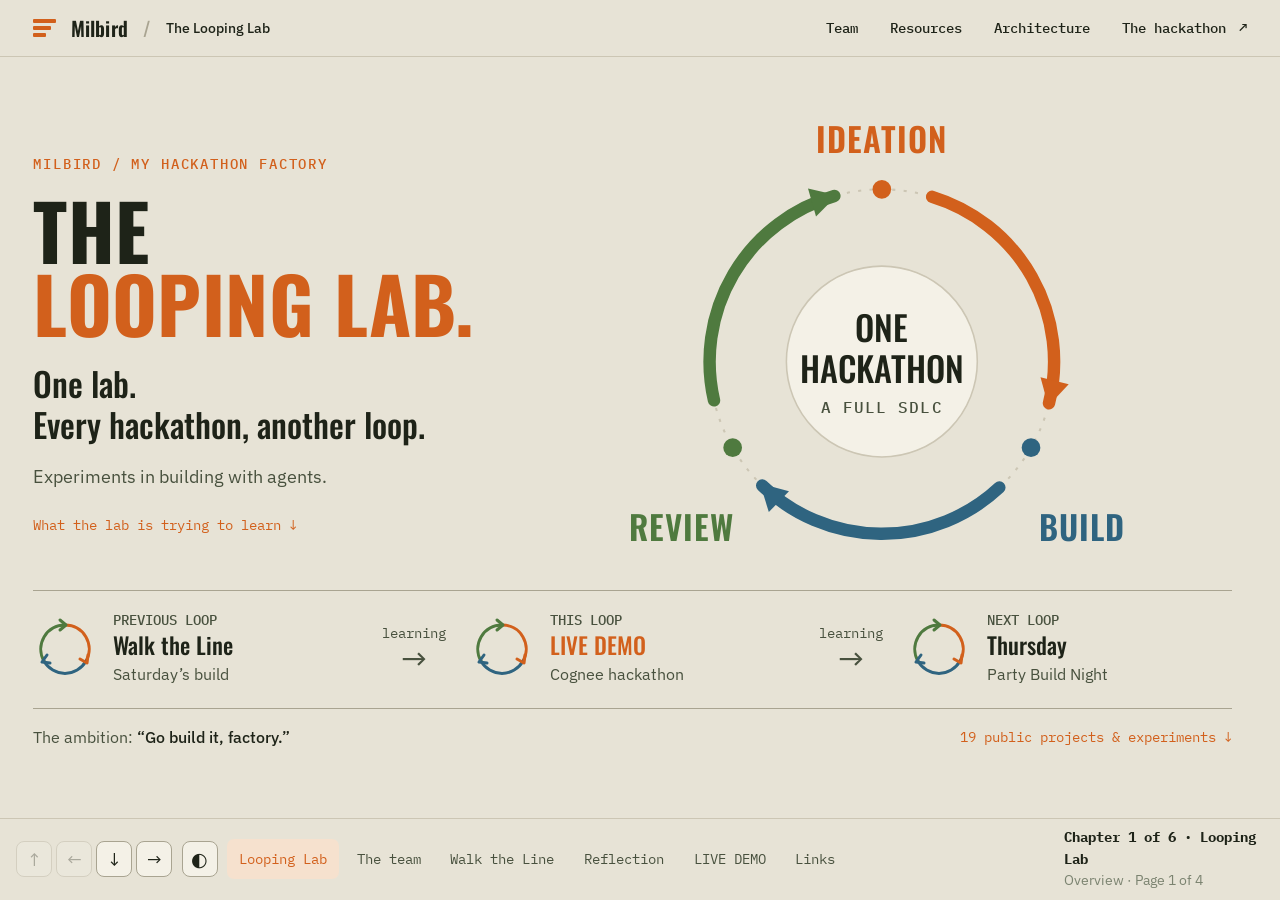
==== presentation/index.html @ 9f8089d8 "Publish Looping Lab hackathon submission and Scope Goblin demo" ====
<!doctype html>
<html lang="en">
<head>
  <meta charset="utf-8">
  <meta name="viewport" content="width=device-width, initial-scale=1">
  <meta name="theme-color" content="#E7E3D6">
  <meta name="description" content="The Looping Lab runs the full software development lifecycle at each hackathon: ideate, build, review, remember, and reuse.">
  <meta property="og:title" content="Milbird — The Looping Lab">
  <meta property="og:description" content="How quickly can the factory build the answer? A full SDLC, every hackathon.">
  <meta property="og:type" content="website">
  <title>Milbird — The Looping Lab</title>
  <link rel="icon" type="image/svg+xml" href="data:image/svg+xml,%3Csvg xmlns='http://www.w3.org/2000/svg' viewBox='0 0 40 40'%3E%3Crect width='40' height='40' rx='10' fill='%231E2318'/%3E%3Cpath d='M10 11h20M10 20h20M10 29h20' stroke='%23D2601C' stroke-width='5'/%3E%3C/svg%3E">
  <link rel="stylesheet" href="walk-the-line-template.css">
  <link rel="stylesheet" href="styles.css">
  <script src="site.js" defer></script>
</head>
<body>
<a class="skip-link" href="#main">Skip to content</a>
<header class="site-header">
  <a class="brand" href="#main" aria-label="Milbird project home"><span class="brand-mark" aria-hidden="true"><i></i><i></i><i></i></span>Milbird<span class="brand-divider">/</span><span class="brand-project">The Looping Lab</span></a>
  <nav aria-label="Main navigation"><a href="#team">Team</a><a href="#links">Resources</a><a href="#today/architecture">Architecture</a><a class="event-link" href="https://luma.com/sep-21-cognee-aws" target="_blank" rel="noopener noreferrer">The hackathon <span aria-hidden="true">↗</span></a></nav>
</header>
<main id="main" tabindex="-1">
<section id="story" class="lab-cover loop-cover deck-slide" data-chapter="story" data-page="overview" data-chapter-title="Looping Lab" data-title="The Looping Lab" aria-labelledby="hero-title"><div class="loop-cover-main"><div class="loop-intro"><p class="eyebrow">MILBIRD / MY HACKATHON FACTORY</p><h1 id="hero-title">The<br><em>Looping Lab.</em></h1><p class="loop-thesis">One lab.<br>Every hackathon, another loop.</p><p class="loop-intent">Experiments in building with agents.</p><a class="quiet-link" href="#story/goals">What the lab is trying to learn ↓</a></div><figure class="cycle-figure"><svg class="learning-cycle" viewBox="0 0 640 425" role="img" aria-labelledby="cycle-title cycle-desc"><title id="cycle-title">The three-stage hackathon loop</title><desc id="cycle-desc">A clockwise circle connects Ideation at the top, Build at the lower right, and Review at the lower left. Review returns to Ideation. The goal is to run this complete cycle at each hackathon.</desc><defs><marker id="loop-arrow-comms" viewBox="0 0 12 12" refX="9" refY="6" markerWidth="2.8" markerHeight="2.8" orient="auto"><path d="M 1 1 L 10 6 L 1 11 Z" class="fill-comms"/></marker><marker id="loop-arrow-water" viewBox="0 0 12 12" refX="9" refY="6" markerWidth="2.8" markerHeight="2.8" orient="auto"><path d="M 1 1 L 10 6 L 1 11 Z" class="fill-water"/></marker><marker id="loop-arrow-sewer" viewBox="0 0 12 12" refX="9" refY="6" markerWidth="2.8" markerHeight="2.8" orient="auto"><path d="M 1 1 L 10 6 L 1 11 Z" class="fill-sewer"/></marker></defs><circle cx="320" cy="228" r="166" class="cycle-track"/><path d="M 368.53 69.25 A 166 166 0 0 1 481.07 268.16" class="cycle-segment cycle-comms" marker-end="url(#loop-arrow-comms)"/><path d="M 433.21 349.40 A 166 166 0 0 1 204.69 347.41" class="cycle-segment cycle-water" marker-end="url(#loop-arrow-water)"/><path d="M 158.25 265.34 A 166 166 0 0 1 274.24 68.43" class="cycle-segment cycle-sewer" marker-end="url(#loop-arrow-sewer)"/><circle cx="320" cy="62" r="9" class="fill-comms"/><circle cx="463.76" cy="311" r="9" class="fill-water"/><circle cx="176.24" cy="311" r="9" class="fill-sewer"/><text x="320" y="27" text-anchor="middle" class="cycle-stage fill-comms">IDEATION</text><text x="513" y="401" text-anchor="middle" class="cycle-stage fill-water">BUILD</text><text x="127" y="401" text-anchor="middle" class="cycle-stage fill-sewer">REVIEW</text><circle cx="320" cy="228" r="92" class="cycle-center"/><text x="320" y="209" text-anchor="middle" class="cycle-core">ONE</text><text x="320" y="249" text-anchor="middle" class="cycle-core">HACKATHON</text><text x="320" y="278" text-anchor="middle" class="cycle-caption">A FULL SDLC</text></svg></figure></div><div class="event-loop-rail" aria-label="The loop repeats across hackathons"><a class="event-loop" href="#walk-the-line"><svg viewBox="0 0 64 64" aria-hidden="true" class="event-cycle"><path d="M32 8 A24 24 0 0 1 53 44" class="mini-comms"/><path d="M53 44 A24 24 0 0 1 11 44" class="mini-water"/><path d="M11 44 A24 24 0 0 1 32 8" class="mini-sewer"/><path d="m47 42 7 4 1-8" class="mini-comms"/><path d="m14 38-5 7 8 1" class="mini-water"/><path d="m27 3 6 5-6 5" class="mini-sewer"/></svg><span><small>PREVIOUS LOOP</small><strong>Walk the Line</strong><span>Saturday’s build</span></span></a><span class="learning-handoff"><span>learning</span><b aria-hidden="true">→</b></span><a class="event-loop current-loop" href="#today"><svg viewBox="0 0 64 64" aria-hidden="true" class="event-cycle"><path d="M32 8 A24 24 0 0 1 53 44" class="mini-comms"/><path d="M53 44 A24 24 0 0 1 11 44" class="mini-water"/><path d="M11 44 A24 24 0 0 1 32 8" class="mini-sewer"/><path d="m47 42 7 4 1-8" class="mini-comms"/><path d="m14 38-5 7 8 1" class="mini-water"/><path d="m27 3 6 5-6 5" class="mini-sewer"/></svg><span><small>THIS LOOP</small><strong>LIVE DEMO</strong><span>Cognee hackathon</span></span></a><span class="learning-handoff"><span>learning</span><b aria-hidden="true">→</b></span><div class="event-loop next-loop"><svg viewBox="0 0 64 64" aria-hidden="true" class="event-cycle"><path d="M32 8 A24 24 0 0 1 53 44" class="mini-comms"/><path d="M53 44 A24 24 0 0 1 11 44" class="mini-water"/><path d="M11 44 A24 24 0 0 1 32 8" class="mini-sewer"/><path d="m47 42 7 4 1-8" class="mini-comms"/><path d="m14 38-5 7 8 1" class="mini-water"/><path d="m27 3 6 5-6 5" class="mini-sewer"/></svg><span><small>NEXT LOOP</small><strong>Thursday</strong><span>Party Build Night</span></span></div></div><div class="loop-bottom"><p class="loop-ambition">The ambition: <strong>“Go build it, factory.”</strong></p><a class="quiet-link" href="#story/hackathons">19 public projects &amp; experiments ↓</a></div></section>
<section id="story-goals" class="detail-slide deck-slide" data-chapter="story" data-page="goals" data-chapter-title="Looping Lab" data-title="The goals of the Looping Lab." aria-labelledby="story-goals-title"><div class="section-heading"><div><p class="eyebrow">LOOPING LAB / GOALS &amp; EXPERIMENTS</p><h2 id="story-goals-title">Every hackathon tests the factory.</h2></div><p>The event is the workload. The reusable result is what we learn about building with agents.</p></div><div class="arc"><article class="ac" style="--ac:var(--comms)"><span class="an">RUN THE FULL SDLC</span><h3>Ideate. Build. Review.</h3><p>Make an idea runnable, check the result, then use the review to change the next preparation.</p></article><article class="ac" style="--ac:var(--water)"><span class="an">ARRIVE READY</span><h3>Go build it, factory.</h3><p>Have the laptop, tools, templates and memory ready, so the first decision can be what to build.</p></article><article class="ac" style="--ac:var(--sewer)"><span class="an">COMPOUND THE LEARNING</span><h3>One event—or many.</h3><p>The Participant role can span multiple hackathons. Keep each event’s evidence distinct inside the same cumulative brain.</p></article></div><ol class="factory-flow"><li><span>EXPERIMENT</span><strong>State a hypothesis</strong></li><li><span>CHANGE</span><strong>Try one approach</strong></li><li><span>EVIDENCE</span><strong>Check what happened</strong></li><li><span>NEXT LOOP</span><strong>Change the next preparation</strong></li></ol><p class="detail-takeaway">Speed, quality, repeatability and better competition outcomes are goals. The evidence tells us whether a particular experiment helped.</p><a class="quiet-link" href="#story/hackathons">Explore the project history ↓</a></section><section id="story-context" class="detail-slide deck-slide" data-chapter="story" data-page="context" data-chapter-title="Looping Lab" data-title="Make the factory faster with every loop." aria-labelledby="story-context-title"><div class="section-heading"><div><p class="eyebrow">LOOPING LAB / THE FULL SDLC</p><h2 id="story-context-title">Make the factory faster with every loop.</h2></div><p>Hackathon Prep is the repository name. Looping Lab is the learning system: one cumulative brain, a reusable setup, and a complete build-and-review cycle.</p></div><div class="arc"><article class="ac" style="--ac:var(--comms)"><span class="an">DEFINE & DESIGN</span><h3>Ideate</h3><p>Choose the problem, expected behavior, acceptance checks, and the smallest useful solution.</p><span class="built">Beginning</span></article><article class="ac" style="--ac:var(--water)"><span class="an">IMPLEMENT & VERIFY</span><h3>Build</h3><p>Turn the idea into software, run checks, prepare the demo, and preserve execution evidence.</p><span class="built">Middle</span></article><article class="ac" style="--ac:var(--sewer)"><span class="an">EVALUATE & IMPROVE</span><h3>Review</h3><p>Compare the result with the goal. Keep corrections and reusable lessons for the next event.</p><span class="built">End → next beginning</span></article></div><p class="detail-takeaway">Measure time to first runnable build, time to a verified answer, and how much useful work is reused. Measurements are still to be collected.</p></section>
<section id="story-hackathons" class="detail-slide deck-slide history-slide" data-chapter="story" data-page="hackathons" data-chapter-title="Looping Lab" data-title="Many hackathons. One learning lab." aria-labelledby="history-title"><div class="section-heading"><div><p class="eyebrow">LOOPING LAB / EXPERIMENTS OVER TIME</p><h2 id="history-title">Many hackathons.<br>One learning lab.</h2></div><p>Each event is another chance to ideate, build, and review. Browse the projects from my Milbird carousel, then follow Saturday’s loop into today’s.</p></div><div class="history-counts"><div><strong>19</strong><span>public portfolio entries</span></div><div><strong>14</strong><span>events with structured outcomes</span></div><div><strong>17</strong><span>event learning records</span></div></div><p class="history-count-note">Overlapping snapshots of projects and experiments—not an additive attendance total. The broader history continues to grow.</p><div class="portfolio-carousel" data-native-keys tabindex="0" role="region" aria-label="Hackathon project carousel"><div class="portfolio-controls"><span id="portfolio-position" aria-live="polite">1 / 19</span><div><button type="button" id="portfolio-previous" aria-label="Previous hackathon project">←</button><button type="button" id="portfolio-next" aria-label="Next hackathon project">→</button></div></div><div class="portfolio-track"><article class="portfolio-card" data-index="0"><div class="portfolio-cover"><img src="https://milbird.com/ledger/event-data-ai.jpg" alt="" loading="lazy" width="600" height="400"></div><div class="portfolio-copy"><div class="portfolio-meta"><time datetime="2026-09-11">2026-09-11</time><span>Attended</span></div><h3>Data &amp; AI Hackathon</h3><p>Data &amp; AI Hackathon: Real job. Real AI. Real scale.</p><div class="portfolio-links"><a href="https://luma.com/qisv9xmg" target="_blank" rel="noopener noreferrer">About the event ↗</a></div></div></article><article class="portfolio-card" data-index="1"><div class="portfolio-cover"><img src="https://milbird.com/ledger/event-better-days.jpg" alt="" loading="lazy" width="600" height="400"></div><div class="portfolio-copy"><div class="portfolio-meta"><time datetime="2026-08-28">2026-08-28</time><span>1st place</span></div><h3>Read to Play</h3><p>Better Days: A Hackathon — San Francisco</p><div class="portfolio-links"><a href="https://github.com/Patcast/clickhouse_hackathon" target="_blank" rel="noopener noreferrer">Explore the project ↗</a></div></div></article><article class="portfolio-card" data-index="2"><div class="portfolio-cover"><img src="https://milbird.com/ledger/event-sia.jpg" alt="" loading="lazy" width="600" height="400"></div><div class="portfolio-copy"><div class="portfolio-meta"><time datetime="2026-08-25">2026-08-25</time><span>Experiment</span></div><h3>Enid Certificate Agent</h3><p>Frontier Build Night: Self-Improving Agents</p><div class="portfolio-links"><a href="https://github.com/jymiller/hack-sia" target="_blank" rel="noopener noreferrer">Explore the project ↗</a><a href="https://www.youtube.com/watch?v=TATwwNfjNfA" target="_blank" rel="noopener noreferrer">Demo ↗</a></div></div></article><article class="portfolio-card" data-index="3"><div class="portfolio-cover"><img src="https://milbird.com/ledger/great-questions.jpg" alt="" loading="lazy" width="600" height="400"></div><div class="portfolio-copy"><div class="portfolio-meta"><time datetime="2026-08-19">2026-08-19</time><span>Build</span></div><h3>Great Questions AI</h3><p>Agent Memory Hack Night</p><div class="portfolio-links"><a href="https://github.com/jymiller/hack-elastic-mastra" target="_blank" rel="noopener noreferrer">Explore the project ↗</a><a href="https://youtu.be/mRkD1FRksxg" target="_blank" rel="noopener noreferrer">Demo ↗</a></div></div></article><article class="portfolio-card" data-index="4"><div class="portfolio-cover"><img src="https://milbird.com/ledger/event-agent-harness.jpg" alt="" loading="lazy" width="600" height="400"></div><div class="portfolio-copy"><div class="portfolio-meta"><time datetime="2026-08-18">2026-08-18</time><span>2nd place</span></div><h3>Podcast Research Agent</h3><p>The Agent Harness Workshop</p><div class="portfolio-links"><a href="https://github.com/jymiller/hack-truefoundry" target="_blank" rel="noopener noreferrer">Explore the project ↗</a></div></div></article><article class="portfolio-card" data-index="5"><div class="portfolio-cover"><img src="https://milbird.com/ledger/event-terac.jpg" alt="" loading="lazy" width="600" height="400"></div><div class="portfolio-copy"><div class="portfolio-meta"><time datetime="2026-08-15">2026-08-15</time><span>Experiment</span></div><h3>Second Reading</h3><p>Zero-Human Company Hackathon</p><div class="portfolio-links"><a href="https://github.com/jymiller/hack-terac" target="_blank" rel="noopener noreferrer">Explore the project ↗</a></div></div></article><article class="portfolio-card" data-index="6"><div class="portfolio-cover"><img src="https://milbird.com/ledger/event-relay.jpg" alt="" loading="lazy" width="600" height="400"></div><div class="portfolio-copy"><div class="portfolio-meta"><time datetime="2026-08-13">2026-08-13</time><span>Build</span></div><h3>Enid Mandate Relay</h3><p>Persistent Context Sprint — MongoDB .local Build Fest</p><div class="portfolio-links"><a href="https://github.com/jymiller/enid-mandate-relay" target="_blank" rel="noopener noreferrer">Explore the project ↗</a><a href="https://youtu.be/hqXhRymcpS4" target="_blank" rel="noopener noreferrer">Demo ↗</a></div></div></article><article class="portfolio-card" data-index="7"><div class="portfolio-cover"><div class="portfolio-type-cover" aria-hidden="true">Deal Witness: DataHub</div></div><div class="portfolio-copy"><div class="portfolio-meta"><time datetime="2026-08-10">2026-08-10</time><span>Not submitted for judging</span></div><h3>Deal Witness: DataHub</h3><p>Build with DataHub: The Agent Hackathon</p><div class="portfolio-links"><a href="https://datahub.devpost.com/" target="_blank" rel="noopener noreferrer">About the event ↗</a></div></div></article><article class="portfolio-card" data-index="8"><div class="portfolio-cover"><img src="https://milbird.com/ledger/deal-witness.jpg" alt="" loading="lazy" width="600" height="400"></div><div class="portfolio-copy"><div class="portfolio-meta"><time datetime="2026-08-07">2026-08-07</time><span>Build</span></div><h3>Deal Witness</h3><p>Snowflake × Beta Fund — Agent &amp; Token Economy</p><div class="portfolio-links"><a href="https://github.com/jymiller/deal-witness" target="_blank" rel="noopener noreferrer">Explore the project ↗</a></div></div></article><article class="portfolio-card" data-index="9"><div class="portfolio-cover"><img src="https://milbird.com/ledger/asset-watcher.jpg" alt="" loading="lazy" width="600" height="400"></div><div class="portfolio-copy"><div class="portfolio-meta"><time datetime="2026-08-03">2026-08-03</time><span>Build</span></div><h3>Asset Watcher</h3><p>Memory Meets Motion: Hackathon</p><div class="portfolio-links"><a href="https://github.com/jymiller/hack-memory-motion" target="_blank" rel="noopener noreferrer">Explore the project ↗</a><a href="https://www.youtube.com/watch?v=QRdyvOMdL2g" target="_blank" rel="noopener noreferrer">Demo ↗</a></div></div></article><article class="portfolio-card" data-index="10"><div class="portfolio-cover"><img src="https://milbird.com/ledger/event-fogbridges.jpg" alt="" loading="lazy" width="600" height="400"></div><div class="portfolio-copy"><div class="portfolio-meta"><time datetime="2026-08-02">2026-08-02</time><span>Build</span></div><h3>Fog Bridges</h3><p>Outside LLMs III — Music &amp; AI Buildathon</p><div class="portfolio-links"><a href="https://github.com/jymiller/outside-llms" target="_blank" rel="noopener noreferrer">Explore the project ↗</a><a href="https://youtu.be/E147bhNWQyw" target="_blank" rel="noopener noreferrer">Demo ↗</a></div></div></article><article class="portfolio-card" data-index="11"><div class="portfolio-cover"><img src="https://milbird.com/ledger/material-witness.jpg" alt="" loading="lazy" width="600" height="400"></div><div class="portfolio-copy"><div class="portfolio-meta"><time datetime="2026-07-30">2026-07-30</time><span>Not submitted for judging</span></div><h3>Material Witness</h3><p>Hack the Video Agent Context Graph</p><div class="portfolio-links"><a href="https://github.com/jymiller/hack-video" target="_blank" rel="noopener noreferrer">Explore the project ↗</a></div></div></article><article class="portfolio-card" data-index="12"><div class="portfolio-cover"><img src="https://milbird.com/ledger/covenant-watch.png" alt="" loading="lazy" width="600" height="400"></div><div class="portfolio-copy"><div class="portfolio-meta"><time datetime="2026-07-26">2026-07-26</time><span>3rd place</span></div><h3>Covenant Watch</h3><p>CrewAI Studio Hackathon</p><div class="portfolio-links"><a href="https://github.com/jymiller/covenant-watch" target="_blank" rel="noopener noreferrer">Explore the project ↗</a><a href="https://www.youtube.com/watch?v=GMZ66d153QY" target="_blank" rel="noopener noreferrer">Demo ↗</a></div></div></article><article class="portfolio-card" data-index="13"><div class="portfolio-cover"><img src="https://milbird.com/ledger/mind-games.png" alt="" loading="lazy" width="600" height="400"></div><div class="portfolio-copy"><div class="portfolio-meta"><time datetime="2026-07-25">2026-07-25</time><span>Build</span></div><h3>Deal Memory</h3><p>Mind Games AI Hackathon</p><div class="portfolio-links"><a href="https://github.com/jymiller/mind-games" target="_blank" rel="noopener noreferrer">Explore the project ↗</a></div></div></article><article class="portfolio-card" data-index="14"><div class="portfolio-cover"><img src="https://milbird.com/ledger/hack-you.png" alt="" loading="lazy" width="600" height="400"></div><div class="portfolio-copy"><div class="portfolio-meta"><time datetime="2026-07-24">2026-07-24</time><span>3rd place</span></div><h3>Covenant Sentinel</h3><p>You.com Agentic Hackathon</p><div class="portfolio-links"><a href="https://github.com/jymiller/hack-you" target="_blank" rel="noopener noreferrer">Explore the project ↗</a></div></div></article><article class="portfolio-card" data-index="15"><div class="portfolio-cover"><img src="https://milbird.com/ledger/wet-ink.png" alt="" loading="lazy" width="600" height="400"></div><div class="portfolio-copy"><div class="portfolio-meta"><time datetime="2026-07-21">2026-07-21</time><span>1st place</span></div><h3>Wet Ink</h3><p>Last Mile Agent Hackathon</p><div class="portfolio-links"><a href="https://github.com/jymiller/wet-ink" target="_blank" rel="noopener noreferrer">Explore the project ↗</a></div></div></article><article class="portfolio-card" data-index="16"><div class="portfolio-cover"><img src="https://milbird.com/ledger/cold-open.png" alt="" loading="lazy" width="600" height="400"></div><div class="portfolio-copy"><div class="portfolio-meta"><time datetime="2026-07-17">2026-07-17</time><span>Not submitted for judging</span></div><h3>Cold Open</h3><p>Loop Engineering Hackathon</p><div class="portfolio-links"><a href="https://github.com/jymiller/cold-open" target="_blank" rel="noopener noreferrer">Explore the project ↗</a><a href="https://www.youtube.com/watch?v=RyuWErIZMGw" target="_blank" rel="noopener noreferrer">Demo ↗</a></div></div></article><article class="portfolio-card" data-index="17"><div class="portfolio-cover"><img src="https://milbird.com/ledger/nightbridges.png" alt="" loading="lazy" width="600" height="400"></div><div class="portfolio-copy"><div class="portfolio-meta"><time datetime="2026-04-04">2026-04-04</time><span>Build</span></div><h3>Nightbridges</h3><p>Who Is the Agent Master?</p><div class="portfolio-links"><a href="https://github.com/jymiller/nightbridges" target="_blank" rel="noopener noreferrer">Explore the project ↗</a></div></div></article><article class="portfolio-card" data-index="18"><div class="portfolio-cover"><div class="portfolio-type-cover" aria-hidden="true">Timesheet Reconciliation</div></div><div class="portfolio-copy"><div class="portfolio-meta"><time datetime="2026-02-27">2026-02-27</time><span>Build</span></div><h3>Timesheet Reconciliation</h3><p>Llama Lounge Agentic Hackathon</p><div class="portfolio-links"><a href="https://github.com/jymiller/llama-hack" target="_blank" rel="noopener noreferrer">Explore the project ↗</a></div></div></article></div><p class="portfolio-help">Scroll the shelf, or use ← → while the carousel is selected.</p></div><div class="event-foot"><span>Milbird portfolio · 19 entries through September 11 · Saturday and today follow in this deck.</span><a class="quiet-link" href="https://milbird.com/hackathons/" target="_blank" rel="noopener noreferrer">Open full carousel ↗</a></div></section>
<section id="team" class="detail-slide deck-slide team-scene-slide" data-chapter="team" data-page="overview" data-chapter-title="The team" data-title="The team at work." aria-labelledby="team-title">
<h2 id="team-title" class="sr-only">The team at work.</h2>
<figure class="team-scene"><img src="assets/team-collaboration-round-table.png" alt="Five little characters collaborating around one round table: John as Participant, a bronze Thinker as Brain, Dave as Sponsor, Rene as Assessment, and Julian inviting people to the Next Hackathon" width="1672" height="941"><figcaption class="sr-only">Illustrative dialogue showing the roles collaborating through shared knowledge. John directs the team.</figcaption></figure>
<div class="team-scene-footer"><span>Next loop: <strong>Join new hackathon</strong> · event promotion</span><a class="quiet-link" href="#team/roles">Meet the team ↓</a></div>
</section>
<section id="team-roles" class="detail-slide deck-slide team-slide" data-chapter="team" data-page="roles" data-chapter-title="The team" data-title="Meet your team." aria-labelledby="team-roles-title">
<div class="section-heading"><div><p class="eyebrow">THE TEAM / ROLES &amp; RESPONSIBILITIES</p><h2 id="team-roles-title">You direct<br>the Brain.</h2></div><p>One main agent to work with. Four supporting roles. Shared knowledge that helps each hackathon improve the next.</p></div>
<div class="team-direction"><span class="team-owner"><strong>John</strong><span>Sets the direction and priorities</span></span><span class="team-connector" aria-hidden="true">→</span><div class="team-brain"><img class="brain-portrait" src="assets/brain-thinker.png" alt="A bronze thinker resting his chin on his hand, the Brain agent’s persona" width="1254" height="1254"><span class="an">YOUR MAIN AGENT &amp; CO-PILOT</span><h3>Brain</h3><p>Takes direction from you, briefs and helps the other agents on your behalf, and keeps the final presentation current as we work.</p></div></div>
<p class="team-support">You brief each agent personally. They check in with the Brain for instructions and help.</p>
<div class="arc team-roles"><article class="ac" style="--ac:var(--comms)"><span class="an">PARTICIPATE</span><div class="agent-identity"><img class="agent-headshot" src="assets/john-miller-headshot.jpg" alt="John Miller" width="400" height="400"><div><h3>Participant</h3><span class="agent-persona">John</span></div></div><p>Works with you on this hackathon. Asks the Brain for the methods, context, and lessons needed to prepare and build.</p></article><article class="ac" style="--ac:var(--water)"><span class="an">SUPPORT SPONSOR WORK</span><div class="agent-identity"><img class="agent-headshot dave-headshot" src="assets/dave-headshot.jpg" alt="Dave" width="3024" height="4032"><div><h3>Sponsor</h3><span class="agent-persona">Dave</span></div></div><p>Explores useful technology application, product friction, and missing support. Gets relevant knowledge and help from the Brain.</p></article><article class="ac" style="--ac:var(--sewer)"><span class="an">LEARN FROM A RECENT EVENT</span><div class="agent-identity"><img class="agent-headshot rene-headshot" src="https://assets.sfstandard.com/image/994911177489/image_ohp1o4e2jh3439ihqqs6u1gt3b/-S3840x5760-FPNG" alt="Rene Turcios" width="3840" height="5758" referrerpolicy="no-referrer"><div><h3>Assess Hackathon</h3><span class="agent-persona">Rene Turcios</span></div></div><p>Reviews a recent hackathon for lessons learned. Brings evidence and proposed lessons back to the Brain.</p><a class="portrait-credit" href="https://sfstandard.com/2025/07/05/rene-turcios-hackathon-labubu-vibe-coding-chatgpt/" target="_blank" rel="noopener noreferrer">Photo: Morgan Ellis / The Standard ↗</a></article></div>
<article class="next-event-agent"><div><span class="an">PROMOTE THE NEXT EVENT</span><div class="agent-identity"><img class="agent-headshot" src="assets/julian-alberts-headshot.png" alt="Julian Alberts, the Next Hackathon agent’s persona" width="506" height="510"><div><h3>Join new hackathon</h3><span class="agent-persona">Julian</span></div></div><p>Helps John invite people to Thursday’s Party Multiplayer Build Night. Uses shared lessons from the Brain to explain why to join and what to expect.</p></div><a class="button secondary" href="https://luma.com/rrd6rmb4" target="_blank" rel="noopener noreferrer">Thursday’s build night ↗</a></article>
<div class="event-foot"><a class="quiet-link" href="#team/prompts">Brief your agents ↓</a><a class="quiet-link" href="#team/loop">How the team learns ↓</a></div></section>
<section id="team-loop" class="detail-slide deck-slide" data-chapter="team" data-page="loop" data-chapter-title="The team" data-title="Work together. Improve the next run." aria-labelledby="team-loop-title"><div class="section-heading"><div><p class="eyebrow">THE TEAM / THE LEARNING LOOP</p><h2 id="team-loop-title">Work together.<br>Improve the next run.</h2></div><p>You set the goal. You introduce each agent. The Brain then supplies your instructions, offers help, and brings results back to you.</p></div><ol class="factory-flow"><li><span>01 / DIRECTION</span><strong>You give the Brain a goal</strong></li><li><span>02 / SUPPORT</span><strong>Brain supplies relevant knowledge</strong></li><li><span>03 / WORK</span><strong>The assigned role returns evidence</strong></li><li><span>04 / LEARNING</span><strong>Review lessons for the next hackathon</strong></li></ol><div class="rec"><div class="rh">The presentation develops alongside the project</div><div class="rf"><span class="k">Brain’s responsibility</span><span class="v">Keep your direction, the work, and the final presentation aligned.</span></div><div class="rf"><span class="k">Current scope</span><span class="v">The team works within Codex using local files. AWS and standalone agents are set aside.</span></div><div class="rf"><span class="k">Memory boundary</span><span class="v">Proposed lessons stay reviewable. Walk the Line remains outside memory until you authorize loading it.</span></div></div><p><a class="button secondary" href="#team/prompts">Copy the agent prompts ↓</a></p></section>
<section id="team-graph" class="detail-slide deck-slide brain-graph-slide" data-chapter="team" data-page="graph" data-chapter-title="The team" data-title="Inside the Hackathon Brain." aria-labelledby="team-graph-title"><div class="section-heading"><div><p class="eyebrow">COGNEE / THE ACTUAL MEMORY GRAPH</p><h2 id="team-graph-title">Inside the Hackathon Brain.</h2></div><p>Prep knowledge connects to shared, Participant, Sponsor and Assessment sections.</p></div><figure class="brain-graph"><img src="assets/hackathon-brain-mindmap.png" alt="User-provided Cognee Mindmap for workspace hackathon machine, dataset hackathon-prep. The cyan project_docs group connects with green Participant, yellow Sponsor, red Assessment and purple Shared groups." width="2644" height="1872"><figcaption>John’s Cognee screenshot · initial methods and role seeds · hackathon machine / hackathon-prep</figcaption></figure></section><section id="team-memory" class="detail-slide deck-slide" data-chapter="team" data-page="memory" data-chapter-title="The team" data-title="One brain. Three perspectives." aria-labelledby="team-memory-title"><div class="section-heading"><div><p class="eyebrow">THE TEAM / MEMORY OVER TIME</p><h2 id="team-memory-title">One brain.<br>Three perspectives.</h2></div><p>Keep each role’s knowledge identifiable, and connect it through the shared Looping Lab.</p></div><div class="brain-shared"><span class="an">SHARED / THE LOOPING LAB</span><h3>Methods · experiments · reusable lessons</h3></div><div class="arc"><article class="ac" style="--ac:var(--comms)"><span class="an">PARTICIPANT / JOHN</span><h3>What helps me build?</h3><p>Needs, preparation, decisions, build evidence, and demo feedback.</p></article><article class="ac" style="--ac:var(--water)"><span class="an">SPONSOR / DAVE</span><h3>Where does the product help?</h3><p>Useful applications, product friction, missing support, and follow-up.</p></article><article class="ac" style="--ac:var(--sewer)"><span class="an">ASSESSMENT / RENE</span><h3>What should change next time?</h3><p>Outcomes, evidence, limitations, and candidate lessons from a recent event.</p></article></div><div class="memory-timeline"><strong>Event + date</strong><span>→</span><strong>Need or observation</strong><span>→</span><strong>Action + outcome</strong><span>→</span><strong>Next event</strong></div><p class="detail-takeaway">Each record keeps its role, event, source, date, and status. Shared methods connect the sections; new lessons remain reviewable before ingestion.</p></section>
<section id="team-prompts" class="detail-slide deck-slide" data-chapter="team" data-page="prompts" data-chapter-title="The team" data-title="Brief your agents." aria-labelledby="team-prompts-title"><div class="section-heading"><div><p class="eyebrow">THE TEAM / YOUR INTRODUCTIONS</p><h2 id="team-prompts-title">Brief your agents.</h2></div><p>Paste one prompt into each agent’s Codex task. You introduce them; they check in with the Brain, your co-pilot, for instructions and help.</p></div><div class="agent-prompts"><article class="agent-prompt"><div class="prompt-heading"><h3>Participant</h3><button class="button secondary copy-prompt" type="button" data-copy-prompt="agent-prompt-0" aria-label="Copy Participant prompt">Copy prompt</button></div><textarea id="agent-prompt-0" readonly rows="6" aria-label="Participant briefing prompt">I’m John, and I’m in charge. You’re my Participant agent for this hackathon. Brain is my co-pilot: follow its instructions on my behalf and ask it for help whenever needed. Check in with Brain in Codex task 01a0c6a2-144b-7ed1-a28c-3bd91bbb0cc5, include your task ID and readiness, then wait for its brief. Work within Codex using local files.</textarea></article><article class="agent-prompt"><div class="prompt-heading"><h3>Sponsor</h3><button class="button secondary copy-prompt" type="button" data-copy-prompt="agent-prompt-1" aria-label="Copy Sponsor prompt">Copy prompt</button></div><textarea id="agent-prompt-1" readonly rows="6" aria-label="Sponsor briefing prompt">I’m John, and I’m in charge. You’re my Sponsor agent for this hackathon project. Brain is my co-pilot: follow its instructions on my behalf and ask it for help whenever needed. Check in with Brain in Codex task 01a0c6a2-144b-7ed1-a28c-3bd91bbb0cc5, include your task ID and readiness, then wait for its brief. Work within Codex using local files.</textarea></article><article class="agent-prompt"><div class="prompt-heading"><h3>Assess Hackathon</h3><button class="button secondary copy-prompt" type="button" data-copy-prompt="agent-prompt-2" aria-label="Copy Assess Hackathon prompt">Copy prompt</button></div><textarea id="agent-prompt-2" readonly rows="6" aria-label="Assess Hackathon briefing prompt">I’m John, and I’m in charge. You’re my Assess Hackathon agent, reviewing a recent hackathon for lessons learned. Brain is my co-pilot: follow its instructions on my behalf and ask it for help whenever needed. Check in with Brain in Codex task 01a0c6a2-144b-7ed1-a28c-3bd91bbb0cc5, include your task ID and readiness, then wait for its brief. Work within Codex using local files. Don’t ingest Walk the Line yet.</textarea></article><article class="agent-prompt"><div class="prompt-heading"><h3>Join new hackathon</h3><button class="button secondary copy-prompt" type="button" data-copy-prompt="agent-prompt-3" aria-label="Copy Join new hackathon prompt">Copy prompt</button></div><textarea id="agent-prompt-3" readonly rows="6" aria-label="Join new hackathon briefing prompt">I’m John, and I’m in charge. You’re my Join new hackathon agent, promoting Thursday’s Party Multiplayer Build Night: https://luma.com/rrd6rmb4. Brain is my co-pilot: follow its instructions on my behalf and ask it for help. Check in with Brain in Codex task 01a0c6a2-144b-7ed1-a28c-3bd91bbb0cc5, then wait for its brief. Use our dedicated Hackathon Brain for shared knowledge. Prepare drafts for me to review before sending invitations or posting.</textarea></article></div><p id="prompt-copy-status" role="status" aria-live="polite" class="seed-note">You remain in charge. The Brain’s instructions carry your direction.</p></section>
<!-- EVENT-READOUT:walk-the-line:START -->
<section id="walk-the-line" class="detail-slide deck-slide walk-iterations" data-chapter="walk-the-line" data-page="overview" data-chapter-title="Walk the Line" data-title="Walk the Line: the idea evolved" aria-labelledby="walk-the-line-title">
<div class="walk-heading"><a class="walk-loop" href="#story" aria-label="Back to the Looping Lab"><svg viewBox="0 0 64 64" aria-hidden="true" class="event-cycle"><path d="M32 8 A24 24 0 0 1 53 44" class="mini-comms"/><path d="M53 44 A24 24 0 0 1 11 44" class="mini-water"/><path d="M11 44 A24 24 0 0 1 32 8" class="mini-sewer"/><path d="m47 42 7 4 1-8" class="mini-comms"/><path d="m14 38-5 7 8 1" class="mini-water"/><path d="m27 3 6 5-6 5" class="mini-sewer"/></svg><span>PREVIOUS<br>LOOP</span></a><div><p class="eyebrow">SATURDAY / WALK THE LINE</p><h2 id="walk-the-line-title">The idea kept evolving.</h2></div></div>
<ol class="walk-storyboard" aria-label="The ideas we iterated on">
<li><span class="walk-step">01 / THE IDEA</span><figure><img src="assets/walk-the-line/idea.svg" alt="Original Walk the Line illustration of the fiber work across a neighborhood"></figure><h3>Prove the work.</h3><p>Field evidence → a number someone can sign.</p></li>
<li><span class="walk-step">02 / ADD MOBILE</span><figure><img src="assets/walk-the-line/mobile.svg" alt="Original illustration of Walk the Line running on an iPhone"></figure><h3>Put it in a pocket.</h3><p>A worker’s app alongside the control room.</p></li>
<li><span class="walk-step">03 / GET VIDEO</span><figure><img class="walk-photo" src="assets/walk-the-line/video.jpg" alt="A processed frame from the actual field walk video, showing utility markings on the pavement"></figure><h3>Walk the block.</h3><p>Capture what is there. Let the pipeline inspect it.</p></li>
<li><span class="walk-step">04 / ADD GPS PHOTOS</span><figure><img class="walk-photo" src="assets/walk-the-line/photo.jpg" alt="An original field photograph of utility markings with GPS recorded by the camera"><span class="walk-image-tag">PHOTO + GPS</span></figure><h3>Know where it was.</h3><p>Pictures carry location—and evidence to check.</p></li>
</ol>
<div class="walk-learning"><span class="walk-step">REVIEW → NEXT LOOP</span><strong>The photographs challenged the machine.</strong><a class="quiet-link" href="#walk-the-line/evidence">What we learned ↓</a></div>
<div class="walk-source-note"><span>John’s build story, illustrated with the original project material and later review.</span><a class="quiet-link" href="#walk-the-line/system">Inside the build ↓</a></div>
</section><section id="walk-the-line-system" class="detail-slide deck-slide walk-source-slide" data-chapter="walk-the-line" data-page="system" data-chapter-title="Walk the Line" data-title="An app, a control room, a handoff to test" aria-labelledby="walk-system-title">
<div class="section-heading"><div><p class="eyebrow">WALK THE LINE / ADDING MOBILE</p><h2 id="walk-system-title">Two seats. One loop to close.</h2></div><p>Rene built the app and visualization. John worked on the backend and field evidence.</p></div>
<figure class="walk-original walk-devices"><img src="assets/walk-the-line/devices.svg" alt="Original deck diagram: TestFlight installation, worker app and control room"><figcaption>From the original Walk the Line deck. Phone screens were traced from real iPhone photographs taken September 20, after Saturday’s event.</figcaption></figure>
<div class="walk-lesson-grid"><article><span class="walk-step">WHAT WE HAD</span><h3>A real mobile build.</h3><p>TestFlight 1.0.0 (8), a signed-in worker, and an assignment screen. The control room had an assignment API.</p></article><article><span class="walk-step">WHAT WE STILL HAD TO TEST</span><h3>The handoff.</h3><p>Grant an assignment in the office. Watch it arrive on the phone. Capture evidence and watch it return.</p></article><article><span class="walk-step">TAKE INTO THE NEXT HACKATHON</span><h3>Test across the seam.</h3><p>Working screens are progress. One observed journey through them is the proof.</p></article></div>
<p class="walk-source-note">The original review had not yet observed the complete office-to-phone journey. This is the remaining test, not a completed result.</p>
</section><section id="walk-the-line-evidence" class="detail-slide deck-slide walk-source-slide" data-chapter="walk-the-line" data-page="evidence" data-chapter-title="Walk the Line" data-title="Video gave context. Photos gave a check." aria-labelledby="walk-evidence-title">
<div class="section-heading"><div><p class="eyebrow">WALK THE LINE / VIDEO → PHOTOS → REVIEW</p><h2 id="walk-evidence-title">The pictures changed the answer.</h2></div><p>We went outside, captured real material, and then checked what the pipeline had missed.</p></div>
<div class="walk-evidence-layout"><figure class="walk-original"><div class="walk-photo-gps"><img src="assets/walk-the-line/photo.jpg" alt="Actual photograph of yellow GAS lettering and a red arrow on the pavement"><div><span>CAMERA GPS</span><strong>→</strong><span>MEASURED</span></div><img src="assets/walk-the-line/photo-map.svg" alt="The exact same photo location marked on the original street map"></div><figcaption>Original photo and map. Photos carry measured EXIF positions; video positions were reconstructed. Neither is survey-grade.</figcaption></figure><div class="walk-evidence-counts"><div><strong>0</strong><span>confirmed locate marks<br>from the video pass</span></div><div><strong>26</strong><span>photos with real locate paint<br>identified in later human review</span></div><p>Different units; a disagreement to investigate, not a performance score.</p></div></div>
<div class="walk-lesson-grid"><article><span class="walk-step">OBSERVATION</span><h3>It chased orange.</h3><p>The detector’s most common color was orange. The photographed markings were mostly red and green.</p></article><article><span class="walk-step">LESSON</span><h3>Look at the actual evidence.</h3><p>A plausible tally hid the wrong question. Open the frames and compare the output with reality.</p></article><article><span class="walk-step">NEXT EXPERIMENT</span><h3>Change, then check again.</h3><p>Revisit the color assumptions and test a known marked block. Keep measured positions distinct from estimates.</p></article></div>
<p class="walk-source-note">These findings come from the project’s post-event review. Saturday’s source material remains outside Cognee until John authorizes ingestion.</p>
</section><section id="walk-the-line-demo" class="detail-slide event-readout deck-slide " data-template="event-readout-v1" data-template-part="demo" data-chapter="walk-the-line" data-page="demo" data-chapter-title="Walk the Line" data-title="The original material. The next experiment." aria-labelledby="walk-the-line-demo-title"><div class="section-heading"><div><p class="eyebrow">WALK THE LINE / LIVE DEMO</p><h2 id="walk-the-line-demo-title">The original material. The next experiment.</h2></div><p>Explore the original visuals and the field evidence, then turn the lesson into the next build.</p></div><div class="demo-doors"><article><span class="an">Presentation</span><p>View the original Walk the Line deck.</p><a class="button secondary" href="https://claude.ai/artifact/7zpNEbGd88rbQGuLsEFFBJ" target="_blank" rel="noopener noreferrer">Open the reference ↗</a></article><article><span class="an">Carry the lesson forward</span><p>Take a real example, define the observable check, and test the full handoff.</p><a class="button secondary" href="#reflection">Continue to reflection →</a></article></div><p class="detail-takeaway">Template inspection and reuse are separate from memory ingestion.</p></section>
<!-- EVENT-READOUT:walk-the-line:END -->
<section id="reflection" class="detail-slide deck-slide reflection-portrait" data-chapter="reflection" data-page="overview" data-chapter-title="Reflection" data-title="Make the next loop better." aria-labelledby="reflection-title"><div class="walk-heading"><a class="walk-loop" href="#story" aria-label="Back to the Looping Lab"><svg viewBox="0 0 64 64" aria-hidden="true" class="event-cycle"><path d="M32 8 A24 24 0 0 1 53 44" class="mini-comms"/><path d="M53 44 A24 24 0 0 1 11 44" class="mini-water"/><path d="M11 44 A24 24 0 0 1 32 8" class="mini-sewer"/><path d="m47 42 7 4 1-8" class="mini-comms"/><path d="m14 38-5 7 8 1" class="mini-water"/><path d="m27 3 6 5-6 5" class="mini-sewer"/></svg><span>REVIEW<br>THE LOOP</span></a><div><p class="eyebrow">04 / REFLECTION</p><h2 id="reflection-title">Make the next loop better.</h2></div></div><figure class="reflection-art"><div class="reflection-stage"><aside class="reflection-thought" aria-label="A thought from John's reflection"><span id="reflection-thought-label">START SMALL</span><p id="reflection-thought-text">Give it 15 minutes. Then decide whether to keep building.</p><a class="quiet-link" href="#reflection/review">From John’s reflection ↓</a></aside><img src="assets/rodin-the-thinker.png" alt="Auguste Rodin’s The Thinker: a seated bronze figure leaning forward with his chin resting on his hand" width="1456" height="2044"></div><figcaption class="reflection-caption-controls"><span>Auguste Rodin · <em>The Thinker</em></span><span class="thought-controls"><button type="button" id="reflection-thought-toggle" aria-pressed="false">Pause captions</button><span id="reflection-thought-count">1 / 3</span><button type="button" id="reflection-thought-next">Next thought →</button></span></figcaption></figure><div class="reflection-foot"><p>Photo: Hansjorn · cutout: Walké · <a href="https://commons.wikimedia.org/wiki/File:Auguste_Rodin_-_Penseur.png" target="_blank" rel="noopener noreferrer">Wikimedia Commons</a> · <a href="https://creativecommons.org/licenses/by-sa/3.0/" target="_blank" rel="noopener noreferrer">CC BY-SA 3.0</a></p><a class="quiet-link" href="#reflection/review">Builder lessons &amp; sponsor learning ↓</a></div></section><section id="reflection-review" class="detail-slide deck-slide" data-chapter="reflection" data-page="review" data-chapter-title="Reflection" data-title="The first reflection." aria-labelledby="reflection-review-title"><div class="section-heading"><div><p class="eyebrow">REFLECTION / JOHN’S ACCOUNT</p><h2 id="reflection-review-title">A small invitation kept the loop going.</h2></div><p>John’s first answer in the post-hackathon interview.</p></div><div class="arc"><article class="ac" style="--ac:var(--comms)"><span class="an">BEFORE</span><h3>Ready to leave</h3><p>John felt the event lacked clear information about how and where to use the products.</p></article><article class="ac" style="--ac:var(--water)"><span class="an">THE TURN</span><h3>Try 15 minutes</h3><p>Rene suggested a short trial together. They chose another 15 minutes, then a two-hour project target.</p></article><article class="ac" style="--ac:var(--sewer)"><span class="an">WHAT STOOD OUT</span><h3>People want to build</h3><p>John remembers the enjoyment of building together. Short commitments may be a useful method to try again.</p></article></div><p class="detail-takeaway">Personal experience, not a survey result. Two hours was their chosen target. The interview continues; the candidate lesson has not been ingested.</p></section>
<section id="reflection-memory" class="detail-slide deck-slide" data-chapter="reflection" data-page="memory" data-chapter-title="Reflection" data-title="Turn experience into useful memory." aria-labelledby="reflection-memory-title"><div class="section-heading"><div><p class="eyebrow">REFLECTION / THE NEXT INGESTION DEMO</p><h2 id="reflection-memory-title">Turn experience into useful memory.</h2></div><p>One Hackathon Brain supports the Looping Lab. A reviewed lesson should change a future decision, while retaining its source and uncertainty.</p></div><div class="arc"><article class="ac" style="--ac:var(--comms)"><span class="an">BEFORE</span><h3>Capture the baseline</h3><p>Save what the brain retrieves before Saturday’s lessons are added.</p><span class="built">No answers planted in the prompt</span></article><article class="ac" style="--ac:var(--water)"><span class="an">LATER</span><h3>Add the reviewed lesson</h3><p>Select the lesson and its source, then ingest a small packet when the hold is released.</p><span class="built">Walk the Line ingestion remains held</span></article><article class="ac" style="--ac:var(--sewer)"><span class="an">AFTER</span><h3>Apply it today</h3><p>Repeat the question. Show new evidence and one concrete change to the current build.</p><span class="built">Demonstrate the difference</span></article></div><div class="hold-banner"><strong>Saturday’s session material is not loaded.</strong><p>Inspecting and reusing the presentation template does not ingest the event into Cognee. This page has no ingestion controls.</p></div></section>
<section id="feeding-prep" class="detail-slide deck-slide" data-chapter="reflection" data-page="foundation" data-chapter-title="Reflection" data-title="Small packets. Clear priorities." aria-labelledby="feeding-prep-title">
 <div class="section-heading"><div><p class="eyebrow">REFLECTION / MEMORY FOUNDATION</p><h2 id="feeding-prep-title">Small packets. Clear priorities.</h2></div><p>The Looping Lab’s initial memory comes from hackathon-prep. Four curated prep packets and one owner-decision update are verified.</p></div>
 <div class="queue-list">
 <article><span>P0</span><div><h3>starter.md</h3><p>Purpose, four learning loops, success definitions, and evidence standards.</p></div><strong>4.8 KB · verified</strong></article>
 <article><span>P1</span><div><h3>01-event-handoff-and-verification.md</h3><p>From event-repo-contract.md and loop-contract-template.md: freeze, verify, package, and harvest.</p></div><strong>3.1 KB · verified</strong></article>
 <article><span>P2</span><div><h3>02-memory-demo-lessons.md</h3><p>Selected July debrief lessons. Observations and hypotheses stay labeled.</p></div><strong>3.2 KB · verified</strong></article>
 <article><span>P3</span><div><h3>03-decision-first-briefing.md</h3><p>Selected executive-briefing-contract.md rules: decision, evidence, uncertainty, and next action.</p></div><strong>3.4 KB · verified</strong></article>
 <article><span>UPDATE</span><div><h3>04-owner-decision-one-brain.md</h3><p>The current one-brain decision supersedes the earlier three-brain design. Saturday’s ingestion is on hold.</p></div><strong class="decision-load-status">1.1 KB · verified</strong></article>
 </div><p class="seed-note">Full archives, raw traces, credentials, and duplicate generated artifacts stay out of the initial load. Status is a verified snapshot, not a live connection.</p>
</section>
<section id="sponsor-learning" class="detail-slide deck-slide visual-cover" data-chapter="reflection" data-page="sponsors" data-chapter-title="Reflection" data-title="Make the hackathon better, too." aria-labelledby="sponsor-learning-title"><div class="visual-heading"><p class="eyebrow">LISTEN WHILE WE BUILD</p><h2 id="sponsor-learning-title">Make the hackathon better, too.</h2></div><svg class="visual-cycle" viewBox="0 0 760 480" role="img" aria-label="Listen: Capture the experience → Share: What helped? What hurt? → Improve: Try it at the next event"><defs><marker id="sponsor-learning-arrow" markerWidth="6" markerHeight="6" refX="3" refY="3" orient="auto"><path d="M0,0 L6,3 L0,6 Z" fill="context-stroke"/></marker></defs><circle cx="380" cy="242" r="159" class="visual-track"/><path d="M418 86 A161 161 0 0 1 519 323" class="visual-arc visual-orange" marker-end="url(#reflection/sponsors-arrow)"/><path d="M497 354 A161 161 0 0 1 263 354" class="visual-arc visual-blue" marker-end="url(#reflection/sponsors-arrow)"/><path d="M241 323 A161 161 0 0 1 342 86" class="visual-arc visual-green" marker-end="url(#reflection/sponsors-arrow)"/><circle cx="380" cy="242" r="103" class="visual-core"/><text x="380" y="231" text-anchor="middle" class="visual-center">Attendees ↔</text><text x="380" y="266" text-anchor="middle" class="visual-center visual-center-small">Sponsors</text><text x="380" y="40" text-anchor="middle" class="visual-stage">Listen</text><text x="380" y="68" text-anchor="middle" class="visual-sub">Capture the experience</text><text x="635" y="370" text-anchor="middle" class="visual-stage">Share</text><text x="635" y="398" text-anchor="middle" class="visual-sub">What helped? What hurt?</text><text x="125" y="370" text-anchor="middle" class="visual-stage">Improve</text><text x="125" y="398" text-anchor="middle" class="visual-sub">Try it at the next event</text></svg><div class="visual-foot"><span>Looping Lab gathers feedback during the event</span><a class="quiet-link" href="#reflection/sponsor-findings">The details ↓</a></div></section>
<section id="sponsor-findings" class="detail-slide deck-slide" data-chapter="reflection" data-page="sponsor-findings" data-chapter-title="Reflection" data-title="What we learn for sponsors." aria-labelledby="sponsor-findings-title"><div class="section-heading"><div><p class="eyebrow">SPONSOR LEARNING / THE QUESTIONS</p><h2 id="sponsor-findings-title">Capture the experience while we are there.</h2></div><p>Learn from attendees during the hackathon, then turn the evidence into useful feedback for sponsors.</p></div><div class="arc"><article class="ac" style="--ac:var(--comms)"><span class="an">ATTENDEE EXPERIENCE</span><h3>How did the event feel?</h3><p>What helped people get started, and what information did they need?</p></article><article class="ac" style="--ac:var(--water)"><span class="an">PRODUCT USE</span><h3>Where did the technology help?</h3><p>Ask builders to show a concrete use and explain its contribution.</p></article><article class="ac" style="--ac:var(--sewer)"><span class="an">SUPPORT &amp; FRICTION</span><h3>What would make building easier?</h3><p>Understand the steps, pauses and support needs behind a builder’s experience.</p></article></div><p class="detail-takeaway">Capture → review the evidence → share useful findings → check what improves at the next event.</p><a class="quiet-link" href="#reflection/sponsor-method">How we capture and share it ↓</a></section>
<section id="sponsor-method" class="detail-slide deck-slide" data-chapter="reflection" data-page="sponsor-method" data-chapter-title="Reflection" data-title="Listen during the event. Improve the next one." aria-labelledby="sponsor-method-title"><div class="section-heading"><div><p class="eyebrow">THE LOOPING LAB / EVENT FEEDBACK</p><h2 id="sponsor-method-title">Listen while the experience is fresh.</h2></div><p>Gather attendee experience alongside the build, so the learning can help both participants and sponsors.</p></div><ol class="factory-flow"><li><span>01 / CAPTURE</span><strong>Ask what helped, confused or blocked</strong></li><li><span>02 / QUALIFY</span><strong>Keep the source, context and uncertainty</strong></li><li><span>03 / SHARE</span><strong>Return useful findings to sponsors</strong></li><li><span>04 / IMPROVE</span><strong>Try a change and check the next event</strong></li></ol><div class="rec"><div class="rh">A record that can improve over time</div><div class="rf"><span class="k">Observed</span><span class="v">What the attendee said or what we saw, with event and date.</span></div><div class="rf"><span class="k">Proposed</span><span class="v">What might help, and who should act on it.</span></div><div class="rf"><span class="k">Reviewed</span><span class="v">What changed, what happened, and what belongs in shared memory.</span></div></div></section>
<!-- EVENT-READOUT:today:START -->
<section id="today" class="detail-slide deck-slide visual-cover" data-chapter="today" data-page="overview" data-chapter-title="LIVE DEMO" data-title="We built the Brain. Then Scope Goblin." aria-labelledby="today-title"><div class="visual-heading"><p class="eyebrow">LIVE DEMO / THE LOOPING LAB IN ACTION</p><h2 id="today-title">We built the Brain. Then Scope Goblin.</h2></div><svg class="visual-cycle" viewBox="0 0 760 480" role="img" aria-label="Ideate: One oversized pitch → Build: One tiny next action → Review: One observable check"><defs><marker id="today-arrow" markerWidth="6" markerHeight="6" refX="3" refY="3" orient="auto"><path d="M0,0 L6,3 L0,6 Z" fill="context-stroke"/></marker></defs><circle cx="380" cy="242" r="159" class="visual-track"/><path d="M418 86 A161 161 0 0 1 519 323" class="visual-arc visual-orange" marker-end="url(#today-arrow)"/><path d="M497 354 A161 161 0 0 1 263 354" class="visual-arc visual-blue" marker-end="url(#today-arrow)"/><path d="M241 323 A161 161 0 0 1 342 86" class="visual-arc visual-green" marker-end="url(#today-arrow)"/><circle cx="380" cy="242" r="103" class="visual-core"/><text x="380" y="231" text-anchor="middle" class="visual-center">Brain →</text><text x="380" y="266" text-anchor="middle" class="visual-center visual-center-small">Scope Goblin</text><text x="380" y="40" text-anchor="middle" class="visual-stage">Ideate</text><text x="380" y="68" text-anchor="middle" class="visual-sub">One oversized pitch</text><text x="635" y="370" text-anchor="middle" class="visual-stage">Build</text><text x="635" y="398" text-anchor="middle" class="visual-sub">One tiny next action</text><text x="125" y="370" text-anchor="middle" class="visual-stage">Review</text><text x="125" y="398" text-anchor="middle" class="visual-sub">One observable check</text></svg><div class="visual-actions"><a class="button primary" href="https://milbird-three-layers-sep26.john821249.chatgpt.site/scope-goblin/" target="_blank" rel="noopener">Play Scope Goblin ↗</a></div><div class="visual-foot"><span>Saved knowledge → a working little game</span><a class="quiet-link" href="#today/evidence">The details ↓</a></div></section><section id="today-system" class="detail-slide event-readout deck-slide " data-template="event-readout-v1" data-template-part="system" data-chapter="today" data-page="system" data-chapter-title="LIVE DEMO" data-title="A remembered method becomes a product choice." aria-labelledby="today-system-title"><div class="section-heading"><div><p class="eyebrow">LIVE DEMO / THE SYSTEM</p><h2 id="today-system-title">A remembered method becomes a product choice.</h2></div><p>The saved method requires one actor, one problem, one outcome, and an observable check. It shapes every Scope Goblin answer.</p></div><ol class="factory-flow"><li><span>01</span><strong>Enter an oversized pitch</strong></li><li><span>02</span><strong>Apply the saved method</strong></li><li><span>03</span><strong>Return one tiny action</strong></li><li><span>04</span><strong>Check the result</strong></li></ol><p class="detail-takeaway">The game uses deterministic rules and a curated saved lesson. The browser edition runs locally in the viewer’s browser; the original runs in an ordinary Docker container.</p></section><section id="today-evidence" class="detail-slide event-readout deck-slide " data-template="event-readout-v1" data-template-part="evidence" data-chapter="today" data-page="evidence" data-chapter-title="LIVE DEMO" data-title="What actually works today." aria-labelledby="today-evidence-title"><div class="section-heading"><div><p class="eyebrow">LIVE DEMO / EVIDENCE</p><h2 id="today-evidence-title">What actually works today.</h2></div><p>Participant built and exercised the game; Participant, Sponsor and Assess Hackathon verified their dedicated Hackathon Brain connection.</p></div><div class="arc"><article class="ac" style="--ac:var(--comms)"><span class="an">01</span><h3>Hackathon Brain</h3><p>The shared foundation and four role definitions are indexed. Each role retrieved its own definition with the dedicated key.</p></article><article class="ac" style="--ac:var(--water)"><span class="an">02</span><h3>Scope Goblin</h3><p>Pizza and pet ideas produce a funny verdict, a topic-specific action, an observable check and a copyable plan.</p></article><article class="ac" style="--ac:var(--sewer)"><span class="an">03</span><h3>Observed checks</h3><p>Participant checked the local Docker runtime, source provenance, browser interactions and narrow-screen layout.</p></article></div><p class="detail-takeaway">These are implementation and preparer checks. Audience feedback and improved future outcomes have not been measured. The game does not make live model or Cognee calls.</p></section><section id="today-demo" class="detail-slide event-readout deck-slide " data-template="event-readout-v1" data-template-part="demo" data-chapter="today" data-page="demo" data-chapter-title="LIVE DEMO" data-title="Play the thing we built." aria-labelledby="today-demo-title"><div class="section-heading"><div><p class="eyebrow">LIVE DEMO / LIVE DEMO</p><h2 id="today-demo-title">Play the thing we built.</h2></div><p>Give Scope Goblin an overambitious idea and inspect the smaller plan it returns.</p></div><div class="demo-doors"><article><span class="an">Public browser edition</span><p>Same deterministic game, available to anyone with this link.</p><a class="button secondary" href="https://milbird-three-layers-sep26.john821249.chatgpt.site/scope-goblin/" target="_blank" rel="noopener noreferrer">Play Scope Goblin ↗</a></article><article><span class="an">Local Docker edition</span><p>The running container on John’s presenting laptop.</p><a class="button secondary" href="http://127.0.0.1:8793/" target="_blank" rel="noopener noreferrer">Open local Docker demo ↗</a></article></div><p class="detail-takeaway">A saved Brain method informs both versions. Neither version sends pitches to a model or writes them into Cognee.</p></section>
<!-- EVENT-READOUT:today:END -->
<section id="architecture" class="architecture deck-slide" data-chapter="today" data-page="architecture" data-chapter-title="LIVE DEMO" data-title="Codex is where this team works." aria-labelledby="architecture-title"><div class="section-heading"><div><p class="eyebrow">LIVE DEMO / HOW WE WORK</p><h2 id="architecture-title">Codex is where<br>this team works.</h2></div><p>You give direction to the Brain. It supports Participant, Sponsor, Assess Hackathon, and Join new hackathon using the Looping Lab’s knowledge and local project files.</p></div><div class="arc"><article class="ac" style="--ac:var(--comms)"><span class="an">DIRECTION & COORDINATION</span><h3>Brain</h3><p>Your main agent keeps the goal in view, helps the other roles, and maintains this presentation as the work develops.</p></article><article class="ac" style="--ac:var(--water)"><span class="an">PROJECT WORK</span><h3>Local files</h3><p>Briefs, research, code, checks, and review notes stay in the project so the work can be inspected and reused.</p></article><article class="ac" style="--ac:var(--sewer)"><span class="an">SHARED KNOWLEDGE</span><h3>Looping Lab</h3><p>Use the available prep corpus and retrieved lessons. Review new learning before adding it to cumulative memory.</p></article></div><p class="detail-takeaway">Current scope: work inside Codex. AWS deployment and standalone agent applications are set aside.</p><a class="quiet-link" href="#team">See the team →</a></section>
<section id="architecture-stack" class="detail-slide deck-slide" data-chapter="today" data-page="stack" data-chapter-title="LIVE DEMO" data-title="One working environment. Reusable knowledge." aria-labelledby="stack-title"><div class="section-heading"><div><p class="eyebrow">LIVE DEMO / REUSABLE COMPONENTS</p><h2 id="stack-title">One working environment.<br>Reusable knowledge.</h2></div><p>Start with the tools and knowledge already at hand, and keep the team’s work visible.</p></div><div class="rec"><div class="rh">The current setup</div><div class="rf"><span class="k">Codex</span><span class="v">Main Brain agent and supporting roles; you provide direction.</span></div><div class="rf"><span class="k">Local project</span><span class="v">The briefs, artifacts, code, tests, and review notes for this hackathon.</span></div><div class="rf"><span class="k">Looping Lab memory</span><span class="v">Existing Cognee seed has been indexed and recall-verified. Current work uses local material; further cloud operations are deferred.</span></div><div class="rf"><span class="k">Presentation</span><span class="v">This site records the story as it develops, using the shared event-readout template.</span></div></div></section>
<section id="sponsors" class="detail-slide deck-slide" data-chapter="today" data-page="integrations" data-chapter-title="LIVE DEMO" data-title="Show the work behind each claim." aria-labelledby="sponsors-title"><div class="section-heading"><div><p class="eyebrow">LIVE DEMO / WORK & EVIDENCE</p><h2 id="sponsors-title">Show the work<br>behind each claim.</h2></div><p>Roles describe responsibilities. Completed work needs an artifact or observation we can point to.</p></div><div class="arc"><article class="ac" style="--ac:var(--comms)"><span class="an">BRAIN / SHARED CONTEXT</span><h3>Keep the direction</h3><p>The current team and local working model are recorded here. Keep decisions and presentation in step.</p></article><article class="ac" style="--ac:var(--water)"><span class="an">PARTICIPANT & SPONSOR</span><h3>Return useful work</h3><p>Link each assigned task to its output and evidence. Current sponsor requirements still need verification.</p></article><article class="ac" style="--ac:var(--sewer)"><span class="an">ASSESS HACKATHON</span><h3>Return useful learning</h3><p>Review a recent event’s outcome and propose what to remember. An assessment handoff is being prepared; Saturday’s ingestion remains held.</p></article></div><p class="detail-takeaway">No measured speedup or completed full-lifecycle factory run is claimed.</p></section>
<section id="feeding-session" class="detail-slide deck-slide" data-chapter="today" data-page="capture" data-chapter-title="LIVE DEMO" data-title="Capture the next reusable lesson." aria-labelledby="feeding-session-title">
 <div class="section-heading"><div><p class="eyebrow">LIVE DEMO / CLOSE THE LOOP</p><h2 id="feeding-session-title">Capture the next reusable lesson.</h2></div><p>At the end of today’s run, curate decisions, tests, and lessons from these local files. Full session capture is still queued.</p></div>
 <div class="queue-list">
 <article><span>1</span><div><h3>PROJECT-CONTEXT.md</h3><p>Current goal, owner decisions, scope, and the explicit Saturday ingestion hold.</p></div><strong>Queued</strong></article>
 <article><span>2</span><div><h3>ARCHITECTURE.md</h3><p>Chosen components and the distinction between implemented behavior and planned work.</p></div><strong>Queued</strong></article>
 <article><span>3</span><div><h3>brain/hackathon-prep/load-status.json</h3><p>Sanitized integration receipts: what was loaded, when processing completed, and what recall returned.</p></div><strong>Curate first</strong></article>
 <article><span>4</span><div><h3>OPEN-QUESTIONS.md</h3><p>Unresolved requirements and next decisions. Replace unknowns only when evidence arrives.</p></div><strong>Queued</strong></article>
 </div><p class="detail-takeaway">Store useful decisions and test results. Keep event context attached to facts within the one brain.</p>
</section>

<section id="resources-recording" class="detail-slide deck-slide" data-chapter="today" data-page="recording" data-chapter-title="LIVE DEMO" data-title="The demo recording." aria-labelledby="recording-title">
  <div class="section-heading"><div><p class="eyebrow">LIVE DEMO / DEMO RECORDING</p><h2 id="recording-title">The demo<br>recording.</h2></div><p>Follow one question through retrieval, an observable build decision, and a reviewed lesson.</p></div>
  <div id="recording-placeholder" class="recording-placeholder"><span aria-hidden="true">▣</span><h3>Recording coming soon</h3><p>The demo is being built. A recording will appear here when it is available.</p><a class="button secondary" href="#today/demo">Explore the planned flow <span aria-hidden="true">←</span></a></div>
  <div id="video-embed" class="video-embed" hidden></div>
  <a id="recording-link" class="resource-action" hidden target="_blank" rel="noopener noreferrer">Watch the demo <span aria-hidden="true">↗</span></a>
</section>
<section id="resources" class="resources deck-slide link-launchpad" data-chapter="links" data-page="overview" data-chapter-title="Links" data-title="Open the lab." aria-labelledby="resources-title"><div class="section-heading"><div><p class="eyebrow">TAKE IT WITH YOU</p><h2 id="resources-title">Open the lab.</h2></div><p>The builds, the story, and the source.</p></div><div class="launch-grid">
<a class="launch-card launch-game" href="https://milbird-three-layers-sep26.john821249.chatgpt.site/scope-goblin/" target="_blank" rel="noopener"><span class="launch-kicker">PLAY / TODAY’S BUILD</span><strong>Scope Goblin</strong><span>Feed it an oversized idea. Leave with a tiny next step.</span><b aria-hidden="true">↗</b></a>
<a class="launch-card" href="https://milbird.com/hackathons/" target="_blank" rel="noopener noreferrer"><span class="launch-kicker">EXPLORE</span><strong>The hackathon portfolio</strong><span>Milbird’s projects and experiments</span><b aria-hidden="true">↗</b></a>
<a class="launch-card" href="https://claude.ai/artifact/7zpNEbGd88rbQGuLsEFFBJ" target="_blank" rel="noopener noreferrer"><span class="launch-kicker">SATURDAY’S BUILD</span><strong>Walk the Line</strong><span>The original project readout</span><b aria-hidden="true">↗</b></a>
<article class="launch-card" id="code"><span class="launch-kicker">GIT REPOSITORY</span><strong>Looping Lab source</strong><span id="github-status">Private GitHub repository</span><a id="github-link" class="resource-action" hidden target="_blank" rel="noopener noreferrer">Open GitHub ↗</a><span id="github-fallback" class="quiet-copy">Choose the project repository</span></article>
<a class="launch-card" href="https://luma.com/sep-21-cognee-aws" target="_blank" rel="noopener noreferrer"><span class="launch-kicker">THE EVENT</span><strong>Battle of the Personal Brains</strong><span>Today’s Cognee hackathon</span><b aria-hidden="true">↗</b></a>
<a class="launch-card" href="https://milbird-three-layers-sep26.john821249.chatgpt.site/#story" target="_blank" rel="noopener noreferrer"><span class="launch-kicker">SHARE</span><strong>The Looping Lab</strong><span>This presentation</span><b aria-hidden="true">↗</b></a>
</div><div class="launch-local"><a href="http://127.0.0.1:8793/" target="_blank" rel="noopener">Open the Docker demo on John’s laptop ↗</a><span>Local presenter link · public visitors should use Play Scope Goblin above.</span></div><div class="launch-local"><a href="https://luma.com/rrd6rmb4" target="_blank" rel="noopener noreferrer">Join Thursday’s Party Multiplayer Build Night ↗</a> <a href="#links/next-event">Poster &amp; registration QR ↓</a></div></section>
<section id="next-event" class="detail-slide deck-slide" data-chapter="links" data-page="next-event" data-chapter-title="Links" data-title="Come build with us Thursday." aria-labelledby="next-event-title"><div class="section-heading"><div><p class="eyebrow">THE NEXT LOOP / THURSDAY 24 SEPTEMBER</p><h2 id="next-event-title">Come build with us.</h2></div><p>Party Multiplayer Build Night · SoMa, San Francisco<br>6:00–8:30 PM PDT · Free · Bring a laptop</p></div><div class="next-event-poster-layout"><a href="assets/build-night-poster-sep24.png" target="_blank" rel="noopener" aria-label="View the full Build Night poster"><img class="next-event-poster" src="assets/build-night-poster-sep24.png" alt="Party Multiplayer Build Night poster for Thursday September 24" width="1224" height="1584"></a><div class="next-event-register"><a href="https://luma.com/rrd6rmb4" target="_blank" rel="noopener noreferrer" aria-label="Register for Party Multiplayer Build Night"><img src="assets/party-build-night-sep24-qr.svg" alt="Scan to register at luma.com/rrd6rmb4" width="246" height="246"></a><h3>Scan to request a spot</h3><p>Limited seating · approval required.<br>Register for the confirmed room details.</p><a class="button primary" href="https://luma.com/rrd6rmb4" target="_blank" rel="noopener noreferrer">Register on Luma ↗</a><p class="quiet-copy">Poster supplied by John Miller.</p></div></div></section>
</main>

<div class="deck-toolbar" hidden>
  <div class="deck-location"><p class="deck-progress" id="deck-progress"></p><p id="deck-page-label"></p></div>
  <button type="button" id="theme-toggle" class="theme-toggle" aria-label="Switch to dark theme">◐</button><nav class="chapter-nav" aria-label="Story chapters"></nav>
  <div class="deck-directions" role="group" aria-label="Presentation controls">
    <button class="direction-button direction-up" type="button" data-direction="up" aria-label="Previous detail page" title="Previous detail page (↑)"><span aria-hidden="true">↑</span></button>
    <button class="direction-button direction-left" type="button" data-direction="left" aria-label="Previous chapter" title="Previous chapter (←)"><span aria-hidden="true">←</span></button>
    <button class="direction-button direction-down" type="button" data-direction="down" aria-label="Next detail page" title="Next detail page (↓)"><span aria-hidden="true">↓</span></button>
    <button class="direction-button direction-right" type="button" data-direction="right" aria-label="Next chapter" title="Next chapter (→)"><span aria-hidden="true">→</span></button>
  </div>
  <p class="deck-help"><span><kbd>←</kbd> <kbd>→</kbd> Chapters</span><span><kbd>↑</kbd> <kbd>↓</kbd> Details</span><span>Scroll long details</span></p>
</div>
<p class="sr-only" id="deck-announcement" aria-live="polite" aria-atomic="true"></p>

<footer><a class="footer-brand" href="#main">Milbird</a><p>Battle of the Personal Brains · San Francisco · 21 September 2026</p><span>Looping Lab · build in progress</span></footer>
</body>
</html>
---- presentation/walk-the-line-template.css ----
/* Reused from fig/deck/src/head.html: palette, fonts, arc and record primitives. */
@import url('https://fonts.googleapis.com/css2?family=Oswald:wght@400;500;600;700&family=IBM+Plex+Mono:wght@400;500;600&family=IBM+Plex+Sans:ital,wght@0,400;0,500;0,600;1,400&display=swap');
:root{
  --paper:#E7E3D6; --surface:#F4F1E7; --sunk:#D8D3C2;
  --ink:#1E2318; --ink-2:#48513E; --muted:#7B8370;
  --line:#CCC6B4; --line-strong:#A9A491;
  --comms:#D2601C; --comms-soft:#F6E1CE;
  --elec:#AE2F39;  --elec-soft:#F2DBDB;
  --gas:#BC8C1B;   --gas-soft:#F3E7C7;
  --sewer:#4F7A3F; --sewer-soft:#DDE8D5;
  --water:#2F6480; --water-soft:#D9E4E9;
  --survey:#A8447F; --reclaimed:#7A4FA3;
  --display:'Oswald','Helvetica Neue',Arial,sans-serif;
  --body:'IBM Plex Sans','Helvetica Neue',Arial,sans-serif;
  --mono:'IBM Plex Mono',ui-monospace,Menlo,monospace;
  --shadow:2px 2px 0 rgba(36,26,16,.10);
}
@media (prefers-color-scheme:dark){:root:not([data-theme="light"]){
  --paper:#13170F; --surface:#1C2117; --sunk:#242A1D;
  --ink:#EDF0E2; --ink-2:#BCC4AC; --muted:#828A75;
  --line:#2E3626; --line-strong:#454F39;
  --comms:#F0842F; --comms-soft:#2E1B0C;
  --elec:#DF6068;  --elec-soft:#301518;
  --gas:#DAAE3B;   --gas-soft:#2B2410;
  --sewer:#9BBE72; --sewer-soft:#1B2415;
  --water:#79A6C0; --water-soft:#14232B;
  --survey:#C76BA0; --reclaimed:#9B78C4;
  --shadow:2px 2px 0 rgba(0,0,0,.45);
}}
:root[data-theme="dark"]{
  --paper:#15130F; --surface:#1D1A16; --sunk:#221E19;
  --ink:#F2EDE6; --ink-2:#C6BDB2; --muted:#8D8378;
  --line:#312B24; --line-strong:#474036;
  --comms:#F08A48; --comms-soft:#33210F; --elec:#F06B7F; --elec-soft:#331219;
  --gas:#DBB454; --gas-soft:#2E2510; --sewer:#6FBF8E; --sewer-soft:#122519;
  --water:#78AEDD; --water-soft:#10202E;
  --survey:#C76BA0; --reclaimed:#9B78C4;
  --shadow:2px 2px 0 rgba(0,0,0,.45);
}
/* ---------- the arc ---------- */
.arc{display:grid;grid-template-columns:repeat(3,1fr);gap:clamp(12px,1.8vw,26px)}
.ac{background:var(--surface);border:1px solid var(--line);border-top:5px solid var(--ac);
  border-radius:14px;padding:clamp(20px,2.5vw,38px);box-shadow:var(--shadow);
  display:flex;flex-direction:column;gap:10px}
.ac .an{font-family:var(--mono);font-size:clamp(11px,1.15vw,14px);letter-spacing:.15em;
  text-transform:uppercase;color:var(--ac);font-weight:600}
.ac h3{font-family:var(--display);font-weight:800;font-size:clamp(24px,3.1vw,44px);line-height:1.02;
  letter-spacing:-.025em;margin:0}
.ac p{font-size:clamp(14px,1.5vw,20px);line-height:1.35;color:var(--ink-2);margin:0}
.ac .built{margin-top:auto;padding-top:12px;border-top:1px solid var(--line);
  font-family:var(--mono);font-size:clamp(11px,1.15vw,15px);color:var(--ac);font-weight:600}
@media (max-width:760px){.arc{grid-template-columns:1fr}}

/* ---------- record card ---------- */
.rec{background:var(--surface);border:1px solid var(--line-strong);border-radius:14px;
  overflow:hidden;box-shadow:var(--shadow)}
.rec .rh{background:var(--sunk);border-bottom:1px solid var(--line);padding:clamp(12px,1.5vw,20px) clamp(16px,2vw,26px);
  font-family:var(--mono);font-size:clamp(11px,1.2vw,15px);letter-spacing:.1em;text-transform:uppercase;
  color:var(--muted);font-weight:600;display:flex;justify-content:space-between;gap:12px;flex-wrap:wrap}
.rec .rh b{color:var(--sewer)}
.rf{display:grid;grid-template-columns:minmax(120px,190px) 1fr;gap:clamp(10px,1.6vw,26px);
  padding:clamp(11px,1.35vw,18px) clamp(16px,2vw,26px);border-bottom:1px solid var(--line);align-items:baseline}
.rf:last-child{border-bottom:0}
.rf .k{font-family:var(--mono);font-size:clamp(10px,1.05vw,13px);letter-spacing:.1em;
  text-transform:uppercase;color:var(--muted)}
.rf .v{font-size:clamp(14px,1.6vw,22px);line-height:1.3;word-break:break-word}
.rf .v em{font-style:normal;font-family:var(--mono);font-size:.82em;color:var(--muted);display:block;margin-top:3px}
.tag{display:inline-block;font-family:var(--mono);font-size:clamp(9px,.95vw,12px);letter-spacing:.07em;
  text-transform:uppercase;font-weight:600;padding:3px 9px;border-radius:999px;margin-left:8px}
.tag.m{background:var(--sewer-soft);color:var(--sewer)}
.tag.d{background:var(--gas-soft);color:var(--gas)}
.tag.h{background:var(--water-soft);color:var(--water)}
---- presentation/styles.css ----
:root{--soft:var(--surface);--blue:var(--comms);--mint:var(--sewer-soft);--font:var(--body);--heading:var(--display)}*{box-sizing:border-box}html{scroll-behavior:smooth;scroll-padding-top:2rem}body{margin:0;color:var(--ink);background:var(--paper);font:1rem/1.6 var(--font)}a{color:inherit;text-decoration:none}button,a{-webkit-tap-highlight-color:transparent}a:focus-visible{outline:3px solid var(--blue);outline-offset:5px}a:hover{color:var(--blue)}[hidden]{display:none!important}.skip-link{position:absolute;left:1rem;top:-8rem;padding:.8rem 1rem;background:white;z-index:10}.skip-link:focus{top:1rem}.site-header{max-width:1440px;margin:auto;padding:1.9rem 4rem;display:flex;align-items:center;justify-content:space-between;gap:2rem;border-bottom:1px solid var(--line)}.brand{display:flex;gap:.65rem;align-items:center;font-family:var(--heading);font-size:1.25rem;font-weight:800;letter-spacing:-.04em}.brand-mark{display:flex;flex-direction:column;gap:3px;width:23px;margin-right:4px}.brand-mark i{height:4px;background:var(--blue);border-radius:1px}.brand-mark i:nth-child(2){width:18px}.brand-mark i:nth-child(3){width:13px}.brand-divider{color:#acb4c2;padding:0 .3rem;font-weight:400}.brand-project{font:500 .875rem var(--font);letter-spacing:0}.site-header nav{display:flex;align-items:center;gap:2rem;font-size:.875rem;font-weight:500}.event-link span{margin-left:.3rem}main{max-width:1440px;margin:auto}.hero{display:grid;grid-template-columns:1.05fr 1fr;gap:4.5rem;padding:4.3rem 4rem 4.8rem;align-items:center}.eyebrow{font-size:.75rem;letter-spacing:.11em;font-weight:700;line-height:1.6;margin:0 0 1.1rem;text-transform:uppercase}.hero .eyebrow span{display:block;color:var(--muted);font-size:.75rem;letter-spacing:.045em;font-weight:500;margin-top:.35rem}h1,h2,h3,p{margin-top:0}h1{font:800 clamp(3.3rem,5.7vw,5.5rem)/1.035 var(--heading);letter-spacing:-.065em;margin-bottom:1.7rem}h1 em{font-style:normal;color:var(--blue)}.hero-description{color:var(--muted);font-size:1.08rem;max-width:31rem;line-height:1.75;margin-bottom:1.8rem}.hero-actions{display:flex;gap:1.2rem;align-items:center;flex-wrap:wrap}.button{display:inline-flex;align-items:center;gap:1.8rem;font-weight:600;font-size:.9rem;padding:.9rem 1.25rem;border-radius:6px;transition:background .15s}.button.primary{background:var(--blue);color:white}.button.primary:hover{background:#283cb5}.build-status{font-size:.8rem;color:var(--muted)}.memory-map{background:var(--ink);padding:1.65rem;border-radius:16px;color:#fff;box-shadow:0 18px 55px #111a3014;transform:rotate(-1deg)}.map-heading{display:flex;justify-content:space-between;gap:1rem;font-size:.75rem;letter-spacing:.13em;color:#b9c3d8;margin:0 .2rem 1.4rem}.memory-layer{display:flex;align-items:flex-start;gap:1rem;padding:1.25rem 1.2rem;margin-top:.75rem;border-radius:8px;color:var(--ink);position:relative}.prep{background:#dbe2ff}.current{background:#bed1ff;margin-left:.7rem}.hosting{background:var(--mint);margin-left:1.4rem}.layer-number{font-size:.75rem;margin-top:.2rem;font-weight:700;opacity:.65}.layer-kind{font-size:.875rem;line-height:1.5;opacity:.8}.memory-layer h2{font:800 1.6rem/1.2 var(--heading);letter-spacing:-.04em;margin:.15rem 0 .35rem}.memory-layer p{font-size:.875rem;margin:0}.layer-tag{margin-left:auto;align-self:center;writing-mode:vertical-rl;font-size:.65rem;font-weight:700;letter-spacing:.13em;opacity:.6}.map-connection{display:flex;justify-content:space-around;height:27px;margin:0 3rem}.map-connection span{width:1px;background:#536078}.agent-node{display:flex;align-items:center;gap:.8rem;padding:1rem;border:1px solid #495771;border-radius:7px;background:#1c2942}.agent-glyph{font-size:1.9rem;color:#c0ccff}.agent-node strong{display:block;font-family:var(--heading);font-size:1rem}.agent-node div>span{display:block;color:#b8c4dc;font-size:.75rem;margin-top:.15rem}.model-chip{margin-left:auto;max-width:90px;font-size:.6rem;line-height:1.6;letter-spacing:.1em;color:#b6c4e7;text-align:right}.map-note{font-size:.75rem;text-align:center;color:#b9c3d8;margin:1rem 0 0}.resources{background:var(--soft);border-top:1px solid var(--line);border-bottom:1px solid var(--line);padding:3.4rem 4rem 4rem}.section-heading{display:flex;justify-content:space-between;gap:2rem;align-items:flex-end;margin-bottom:2rem}.section-heading .eyebrow{color:var(--muted);margin-bottom:.6rem}.section-heading h2{font:800 2.1rem/1.2 var(--heading);letter-spacing:-.05em;margin:0}.section-heading>p{max-width:25rem;color:var(--muted);margin:0;font-size:1rem}.resource-grid{display:grid;grid-template-columns:repeat(3,1fr);gap:1rem}.resource-card{background:#fff;border:1px solid var(--line);border-radius:9px;padding:1.65rem;display:flex;flex-direction:column;min-height:320px}.resource-top{display:flex;align-items:center;justify-content:space-between;gap:1rem;margin-bottom:1.7rem}.resource-icon{font-size:1.75rem;color:var(--blue);line-height:1}.code-icon{font:700 1.25rem ui-monospace,monospace}.resource-type{font-size:.7rem;letter-spacing:.07em;color:var(--muted)}.resource-card h3{font:700 1.22rem/1.4 var(--heading);letter-spacing:-.035em;margin-bottom:.65rem}.resource-card>p{color:var(--muted);font-size:1rem;margin-bottom:1.5rem}.resource-bottom{border-top:1px solid var(--line);padding-top:1rem;margin-top:auto;display:flex;flex-direction:column;gap:.6rem}.resource-status{font-size:.8rem;font-weight:600}.quiet-link,.quiet-copy{font-size:.8rem;color:var(--muted)}.quiet-link:hover{color:var(--blue)}.quiet-link span{margin-left:.5rem}.resource-action{font-size:.9rem;color:var(--blue);font-weight:600}.resource-action span{margin-left:.5rem}.video-embed{margin-top:2rem;border-radius:9px;overflow:hidden;background:var(--ink);aspect-ratio:16/9}.video-embed iframe,.video-embed video{width:100%;height:100%;border:0;display:block}.architecture{padding:4.5rem 4rem}.architecture-layout{display:grid;grid-template-columns:1fr 1.2fr;gap:4rem;align-items:start}.runtime-diagram{padding:1.6rem;background:var(--soft);border:1px solid var(--line);border-radius:12px}.runtime-label{display:flex;justify-content:space-between;gap:1rem;font-size:.75rem;letter-spacing:.07em;margin-bottom:1.1rem}.runtime-label span+span{letter-spacing:0;color:var(--muted)}.sandbox-box{border:1px solid #99acec;padding:1.3rem;background:white;border-radius:6px}.sandbox-label{font-size:.7rem;letter-spacing:.1em;color:var(--blue);font-weight:700}.sandbox-box h3{font:700 1.35rem/1.3 var(--heading);letter-spacing:-.035em;margin:.5rem 0}.sandbox-box p{font-size:.875rem;color:var(--muted);margin-bottom:1.2rem}.strands-box{padding:.9rem 1rem;background:var(--ink);color:white;border-radius:4px}.strands-box strong{font-size:.9rem;display:block}.strands-box span{font-size:.75rem;color:#c1cce2}.outbound-label{font-size:.75rem;color:var(--muted);display:flex;justify-content:center;align-items:center;gap:.5rem;padding:.85rem}.outbound-label span{color:var(--blue);font-size:1.1rem}.service-row{display:grid;grid-template-columns:repeat(3,1fr);gap:.5rem}.service-row>span{background:white;border:1px solid var(--line);border-radius:4px;padding:.7rem .25rem;text-align:center;font-size:.875rem;font-weight:600}.service-row small{font-size:.75rem;font-weight:400;color:var(--muted)}.future-runtime{margin-top:1.2rem;padding-top:1.1rem;border-top:1px dashed #abb6cc}.future-runtime>span{font-size:.75rem;color:var(--muted);display:block}.future-runtime strong{display:block;font-size:.875rem;margin-top:.2rem}.future-runtime p{margin:.3rem 0 0;color:var(--muted);font-size:.8rem}.stack-row{display:flex;gap:1.1rem;align-items:center;padding:1.1rem 0;border-bottom:1px solid var(--line)}.stack-row:first-child{padding-top:0}.stack-index{font-size:.75rem;color:#7b869a;align-self:flex-start;padding-top:.2rem}.stack-row>span:last-child{margin-left:auto;color:var(--muted)}.stack-row h3{font:700 1.05rem/1.4 var(--heading);letter-spacing:-.02em;margin-bottom:.25rem}.stack-row p{font-size:1rem;color:var(--muted);margin:0}.stack-row h3 span{font:500 .7rem var(--font);letter-spacing:0;color:var(--muted);border:1px solid var(--line);padding:.1rem .45rem;border-radius:4px;vertical-align:middle;margin-left:.5rem}.demo-plan{display:grid;grid-template-columns:1fr 1fr;gap:4rem;background:var(--ink);color:#fff;margin:0 4rem 4rem;padding:2.8rem;border-radius:12px}.demo-plan .eyebrow{color:#c1cbe1;font-size:.7rem}.demo-plan h2{font:700 2.1rem/1.25 var(--heading);letter-spacing:-.04em;margin:0}.demo-plan ol{list-style:none;padding:0;margin:0;display:grid;gap:1.3rem}.demo-plan li{display:flex;gap:1rem}.demo-plan li>span{font-size:.75rem;line-height:1.6;color:#9cabd0;padding-top:.1rem}.demo-plan strong{font-size:.95rem}.demo-plan li p{font-size:1rem;color:#bac6df;margin:.2rem 0 0}footer{border-top:1px solid var(--line);max-width:1440px;margin:auto;padding:1.6rem 4rem;display:flex;align-items:center;justify-content:space-between;gap:1rem;color:var(--muted);font-size:.75rem}.footer-brand{font:800 1.1rem var(--heading);color:var(--ink);letter-spacing:-.04em}footer p{margin:0}
@media(min-width:1441px){.site-header,footer{border-left:1px solid var(--line);border-right:1px solid var(--line)}main{border-left:1px solid var(--line);border-right:1px solid var(--line)}}
@media(max-width:1100px){.site-header{padding:1.4rem 2rem}.hero{padding:3rem 2rem;gap:2rem}.resources,.architecture{padding:3rem 2rem}.demo-plan{margin:0 2rem 3rem;padding:2rem;gap:2rem}.architecture-layout{gap:2rem}.resource-card{padding:1.2rem}.site-header nav{gap:1.2rem}.brand-project{display:none}.memory-map{padding:1.2rem}.memory-layer{padding:1rem}.memory-layer p{font-size:.8rem}.model-chip{display:none}footer{padding:1.5rem 2rem}.build-status{font-size:.75rem}}
@media(max-width:760px){.site-header{padding:1.2rem}.brand-divider,.event-link{display:none}.site-header nav{gap:1rem;font-size:.8rem}.hero{grid-template-columns:1fr;padding:2.5rem 1.2rem 3rem;gap:2.5rem}.hero-copy{max-width:34rem}h1{font-size:clamp(3.1rem,12vw,5rem)}.hero-description{font-size:1rem}.memory-map{max-width:34rem;width:100%;justify-self:center;transform:none}.layer-tag{writing-mode:initial;font-size:.6rem}.hero .eyebrow{font-size:.7rem}.resources,.architecture{padding:2.5rem 1.2rem}.section-heading{display:block}.section-heading h2{font-size:1.85rem}.section-heading>p{margin-top:1rem;max-width:32rem}.resource-grid{grid-template-columns:1fr}.resource-card{min-height:0;padding:1.4rem}.resource-top{margin-bottom:1rem}.resource-card>p{max-width:33rem;margin-bottom:1.2rem}.resource-bottom{flex-direction:row;justify-content:space-between;align-items:center;flex-wrap:wrap;gap:.8rem}.architecture-layout{grid-template-columns:1fr;gap:2.3rem}.demo-plan{grid-template-columns:1fr;margin:0 1.2rem 2.5rem;padding:1.6rem;gap:2rem}.demo-plan h2{font-size:1.8rem}footer{padding:1.4rem 1.2rem;flex-wrap:wrap;justify-content:flex-start}footer p{width:100%;order:3}footer>span{margin-left:auto}.map-note{font-size:.75rem}.layer-kind{font-size:.875rem}.memory-layer p{font-size:.875rem}}
@media(prefers-reduced-motion:reduce){html{scroll-behavior:auto}*{transition:none!important}}
@media print{.site-header nav,.hero-actions,.resources{display:none}.hero,.architecture{padding:1rem}.memory-map{transform:none;box-shadow:none}.demo-plan{margin:1rem;padding:1rem}a{color:inherit}.hero{gap:1rem}h1{font-size:3rem}footer{padding:1rem}.architecture-layout{gap:1rem}}

.memory-layer code{font:500 .875rem ui-monospace,SFMono-Regular,monospace;overflow-wrap:anywhere}.memory-layer>div:nth-child(2){min-width:0}.memory-layer h2{overflow-wrap:normal}.layer-tag{flex-shrink:0}

/* The original document remains readable when JavaScript is unavailable. */
button{font:inherit;color:inherit}button:focus-visible{outline:3px solid var(--blue);outline-offset:4px}button{touch-action:manipulation}.sr-only{position:absolute;width:1px;height:1px;padding:0;margin:-1px;overflow:hidden;clip:rect(0,0,0,0);white-space:nowrap;border:0}.secondary{border:1px solid var(--line);background:#fff;color:var(--blue)}.detail-slide{padding:4rem}.detail-slide .section-heading{margin-bottom:2.5rem}.detail-slide .section-heading h2{font-size:clamp(2.2rem,4vw,3.6rem);line-height:1.08}.scope-grid{display:grid;grid-template-columns:repeat(3,minmax(0,1fr));gap:1rem}.scope-card{padding:2rem;border-radius:12px;margin:0;display:flex;flex-direction:column;min-height:290px}.scope-number,.step-tag{font-size:.875rem;font-weight:700;letter-spacing:.07em}.scope-card h3{font:800 1.7rem/1.2 var(--heading);letter-spacing:-.04em;margin:2rem 0 1rem}.scope-card p{font-size:1.06rem;line-height:1.65}.scope-caption{margin-top:auto;padding-top:1rem;border-top:1px solid #101a3033;font-size:.875rem}.detail-takeaway{font-size:1.15rem;margin:2rem 0 0;max-width:54rem;color:var(--muted)}.architecture-summary{align-self:center}.architecture-summary h3{font:800 clamp(1.8rem,3vw,2.7rem)/1.15 var(--heading);letter-spacing:-.045em}.architecture-summary>p:not(.eyebrow){font-size:1.1rem;color:var(--muted);max-width:31rem}.architecture-note{padding:1.15rem 0;margin:1.5rem 0;border-block:1px solid var(--line)}.architecture-note span{font-size:.875rem;font-weight:700}.architecture-note p{margin:.5rem 0 0;color:var(--muted)}.detail-slide .stack-list{display:grid;grid-template-columns:repeat(2,minmax(0,1fr));column-gap:3rem}.detail-slide .stack-row{padding:1.4rem 0}.evidence-grid{display:grid;grid-template-columns:1fr 1fr;gap:1.5rem}.evidence-grid article{border:1px solid var(--line);padding:2rem;border-radius:12px;background:var(--soft)}.step-tag{color:var(--blue)}.evidence-grid h3{font:800 1.7rem/1.2 var(--heading);letter-spacing:-.04em;margin:2rem 0 1rem}.evidence-grid p{margin:0;color:var(--muted);font-size:1.1rem}.status-note{margin-top:2rem;padding:1.3rem 0;border-top:1px solid var(--line)}.status-note p{margin:.4rem 0;color:var(--muted)}.recording-placeholder{display:flex;min-height:280px;align-items:center;justify-content:center;flex-direction:column;text-align:center;border:1px dashed #aeb9ce;border-radius:12px;padding:2rem;background:var(--soft)}.recording-placeholder>span{font-size:2rem;color:var(--blue)}.recording-placeholder h3{font:700 1.5rem var(--heading);margin:1rem 0 .5rem}.recording-placeholder p{color:var(--muted);max-width:32rem}.detail-slide .video-embed{margin-top:0;max-width:900px}.detail-slide>.resource-action{display:inline-block;margin-top:1.2rem}.deck-ready{height:100vh;height:100dvh;display:grid;grid-template-rows:auto minmax(0,1fr) auto auto;overflow:hidden}.deck-ready .site-header{width:100%;max-width:none;padding:1rem clamp(1.2rem,4vw,4rem);min-height:72px;gap:1rem}.deck-ready main{width:100%;height:100%;margin:0;max-width:none;overflow:auto;min-height:0;overscroll-behavior:contain;scroll-behavior:auto;scrollbar-gutter:stable}.deck-ready .deck-slide{min-height:100%;max-width:1440px;margin:0 auto;padding:clamp(1.5rem,3.8vh,3.5rem) clamp(1.2rem,4vw,4rem);align-content:center;animation:slide-enter .22s ease-out}.deck-ready .hero{gap:clamp(2rem,4vw,4rem)}.deck-ready h1{font-size:clamp(3.1rem,5.1vw,5rem)}.deck-ready .hero-description{line-height:1.6;font-size:1rem}.deck-ready .hero .eyebrow{margin-bottom:1rem}.deck-ready .hero h1{margin-bottom:1.4rem}.deck-ready .memory-map{transform:none;padding:1.4rem}.deck-ready .memory-layer{padding:1rem}.deck-ready .section-heading h2{font-size:clamp(2.1rem,4vw,3.35rem)}.deck-ready .resources{border:0}.deck-ready .demo-plan{border-radius:0;max-width:none;gap:clamp(2rem,6vw,6rem);padding-inline:max(clamp(1.2rem,5vw,4rem),calc((100vw - 1312px)/2))}.deck-ready .demo-plan h2{font-size:clamp(2.1rem,4.5vw,4rem);line-height:1.15}.deck-ready .demo-plan ol{gap:1.8rem}.deck-ready .demo-plan strong{font-size:1.15rem}.deck-ready .resource-card{min-height:280px}.deck-ready .resource-type,.deck-ready .resource-status,.deck-ready .quiet-link,.deck-ready .quiet-copy,.deck-ready .build-status{font-size:.875rem}.deck-ready .architecture-layout{grid-template-columns:minmax(0,1fr) minmax(0,1fr);gap:clamp(2rem,5vw,5rem);max-width:1100px}.deck-ready .runtime-diagram{padding:1.2rem}.deck-ready footer{width:100%;max-width:none;padding:.45rem clamp(1.2rem,4vw,4rem);font-size:.75rem;background:#fff}.deck-ready footer .footer-brand{font-size:.9rem}.deck-ready .deck-toolbar{padding:.75rem clamp(1.2rem,4vw,4rem);border-top:1px solid var(--line);background:white;display:grid;grid-template-columns:minmax(180px,1fr) auto auto;gap:.25rem 2rem;align-items:center;box-shadow:0 -8px 25px #101a3007;z-index:2}.deck-location p{margin:0;line-height:1.55}.deck-progress{font-weight:700;font-size:.875rem}.deck-location #deck-page-label{font-size:.875rem;color:var(--muted)}.chapter-nav{display:flex;gap:.25rem}.chapter-button{display:flex;align-items:center;gap:.5rem;border:0;background:transparent;padding:.8rem .9rem;min-height:44px;border-radius:6px;font-size:.875rem;cursor:pointer;white-space:nowrap}.chapter-number{font-size:.75rem;color:var(--muted)}.chapter-button:hover{background:var(--soft)}.chapter-button[aria-current]{background:var(--ink);color:#fff}.chapter-button[aria-current] .chapter-number{color:#bbc9f7}.deck-directions{display:grid;grid-template-columns:repeat(3,40px);grid-template-rows:repeat(2,32px);gap:3px}.direction-button{background:var(--soft);border:1px solid var(--line);border-radius:5px;font-size:1.25rem;line-height:1;cursor:pointer;padding:0;min-width:40px;min-height:32px}.direction-button:hover:not(:disabled){background:#e0e6ff;border-color:#a6b3f7}.direction-button:disabled{opacity:.3;cursor:default}.direction-up{grid-column:2;grid-row:1}.direction-left{grid-column:1;grid-row:2}.direction-down{grid-column:2;grid-row:2}.direction-right{grid-column:3;grid-row:2}.deck-help{grid-column:1/3;grid-row:2;margin:0;display:flex;flex-wrap:wrap;gap:.75rem;color:var(--muted);font-size:.75rem;line-height:1.4}.deck-directions{grid-column:3;grid-row:1/3}.deck-help kbd{font:inherit;font-weight:700}.deck-slide h1:focus,.deck-slide h2:focus{outline:none}.deck-slide h1:focus-visible,.deck-slide h2:focus-visible{outline:none}.demo-plan h2:focus-visible{outline-color:#c1cbe1}@keyframes slide-enter{from{opacity:.6;transform:translateY(6px)}to{opacity:1;transform:translateY(0)}}
@media(max-width:1100px){.deck-ready .deck-toolbar{gap:.25rem 1rem;grid-template-columns:minmax(170px,1fr) auto auto}.chapter-button{padding:.75rem .6rem}.chapter-number{display:none}.deck-ready .hero{gap:2rem}.deck-ready .memory-map{padding:1rem}.scope-card{padding:1.5rem}}
@media(max-width:850px){.deck-ready .site-header nav{gap:1rem}.deck-ready .deck-toolbar{grid-template-columns:1fr auto;gap:.5rem 1rem}.chapter-nav{grid-row:1;grid-column:1/-1;justify-content:space-between}.chapter-button{flex:1;justify-content:center;min-width:0}.deck-location{grid-column:1;grid-row:2}.deck-help{grid-column:1;grid-row:3}.deck-directions{grid-column:2;grid-row:2/4}.deck-ready .hero{grid-template-columns:1fr;align-content:start}.deck-ready .hero-copy{max-width:none}.deck-ready .memory-map{max-width:540px;width:100%;justify-self:start}.deck-ready h1{font-size:clamp(3rem,8vw,4.5rem)}.deck-ready .architecture-layout{grid-template-columns:1fr;max-width:none}.architecture-summary{max-width:600px}.deck-ready .demo-plan{grid-template-columns:1fr;align-content:center}.scope-grid{grid-template-columns:1fr}.scope-card{min-height:0}.scope-card h3{margin:1.2rem 0 .7rem}.scope-caption{margin-top:.4rem}.detail-slide .stack-list{grid-template-columns:1fr}.evidence-grid{grid-template-columns:1fr}.deck-ready footer p{width:auto;order:initial}.deck-ready footer>span{display:none}.deck-ready .deck-slide{padding-block:2rem}.deck-ready .section-heading h2{font-size:clamp(2.1rem,6vw,3.2rem)}}
@media(max-width:480px){.deck-ready .site-header{padding:.85rem 1rem;min-height:58px}.site-header nav{font-size:.875rem}.deck-ready .site-header .brand{font-size:1.1rem}.deck-ready .site-header .brand-mark{display:none}.deck-ready .site-header nav{gap:.8rem}.deck-ready footer{padding:.35rem 1rem}.deck-ready footer .footer-brand{display:none}.deck-ready footer p{font-size:.75rem}.deck-ready .deck-toolbar{padding:.55rem 1rem}.chapter-button{font-size:.875rem;padding:.65rem .3rem}.deck-progress,.deck-location #deck-page-label{font-size:.8rem}.deck-help{font-size:.75rem;gap:.5rem}.deck-directions{grid-template-columns:repeat(3,44px);grid-template-rows:repeat(2,40px)}.direction-button{min-width:44px;min-height:40px}.layer-tag{display:none}.deck-ready .hero-description{max-width:none}.scope-card,.evidence-grid article{padding:1.4rem}}
@media(prefers-reduced-motion:reduce){.deck-ready .deck-slide{animation:none}*{scroll-behavior:auto!important}}
@media print{.deck-ready{display:block;height:auto;overflow:visible}.deck-ready main{height:auto;overflow:visible}.deck-ready .deck-slide[hidden]{display:block!important}.deck-ready .deck-slide{min-height:0;break-before:page;animation:none}.deck-ready .deck-slide:first-child{break-before:auto}.deck-ready .deck-toolbar,.deck-ready footer{display:none!important}.deck-ready .resources{display:block}.deck-ready .hero,.deck-ready .demo-plan{display:grid}}

/* Initial corpus chapter */
.seed-pipeline{display:flex;flex-wrap:wrap;gap:.8rem 1.8rem;margin:0 0 1.7rem;font-size:.95rem}.seed-pipeline span{display:flex;gap:.6rem;align-items:center}.seed-pipeline b{display:grid;place-items:center;width:1.7rem;height:1.7rem;border:1px solid var(--line);border-radius:50%;color:var(--blue);font-size:.85rem}.seed-grid{display:grid;grid-template-columns:repeat(3,minmax(0,1fr));gap:1.2rem}.seed-card{border-top:3px solid var(--blue);background:var(--soft);padding:1.3rem 1.5rem}.seed-card h3{font-size:1.45rem;margin:.8rem 0 1rem}.seed-card ol{padding-left:1.2rem;line-height:1.8;font-size:1rem}.seed-card p,.seed-note{font-size:.875rem;color:var(--muted);line-height:1.6}.seed-note{margin:1.2rem 0 0}.seed-card .quiet-link{font-size:.875rem}.deck-ready .hero h1{font-size:clamp(2.7rem,4.6vw,4.5rem)}
@media(max-width:850px){.seed-grid{grid-template-columns:1fr}.seed-pipeline{gap:.7rem}.seed-card{padding:1.3rem}}

/* Storyboard rail and explicit horizontal/vertical transitions. */
.deck-ready .deck-toolbar{grid-template-columns:minmax(0,1fr) auto;gap:.4rem 1.2rem}.chapter-nav{grid-column:1/-1;grid-row:1;min-width:0;max-width:100%;overflow-x:auto;justify-content:flex-start;scrollbar-width:thin}.chapter-button{flex:0 0 auto;padding:.6rem .85rem}.deck-location{grid-column:1;grid-row:2}.deck-help{grid-column:1;grid-row:3;font-size:.875rem}.deck-directions{grid-column:2;grid-row:2/4}.deck-progress,.deck-location #deck-page-label{font-size:.875rem}.chapter-number{display:inline}.deck-ready main[data-motion=right] .deck-slide{animation-name:slide-right}.deck-ready main[data-motion=left] .deck-slide{animation-name:slide-left}.deck-ready main[data-motion=down] .deck-slide{animation-name:slide-down}.deck-ready main[data-motion=up] .deck-slide{animation-name:slide-up}@keyframes slide-right{from{opacity:.5;transform:translateX(48px)}to{opacity:1;transform:translateX(0)}}@keyframes slide-left{from{opacity:.5;transform:translateX(-48px)}to{opacity:1;transform:translateX(0)}}@keyframes slide-down{from{opacity:.5;transform:translateY(35px)}to{opacity:1;transform:translateY(0)}}@keyframes slide-up{from{opacity:.5;transform:translateY(-35px)}to{opacity:1;transform:translateY(0)}}
.readout-grid{display:grid;grid-template-columns:repeat(3,minmax(0,1fr));gap:1.2rem}.readout-grid article{border-top:3px solid var(--blue);background:var(--soft);padding:1.7rem}.readout-grid h3{font:700 1.55rem/1.2 var(--heading);letter-spacing:-.025em;margin:1.4rem 0 1rem}.readout-grid p{font-size:1rem;color:var(--muted);line-height:1.65}.queue-list{border-top:1px solid var(--line)}.queue-list article{display:grid;grid-template-columns:4.4rem minmax(0,1fr) 10rem;gap:1rem;align-items:center;padding:1.05rem 0;border-bottom:1px solid var(--line)}.queue-list article>span{color:var(--blue);font-size:.875rem;font-weight:700}.queue-list h3{font-size:1rem;overflow-wrap:anywhere;margin:0 0 .35rem}.queue-list p{margin:0;font-size:1rem;color:var(--muted)}.queue-list strong{font-size:.875rem;text-align:right}.hold-banner{margin-top:1.5rem;padding:1.3rem 1.5rem;background:#fff5d9;border-left:3px solid #a67615}.hold-banner p{margin:.5rem 0;font-size:1rem}.seed-card.held{border-top-color:#a67615}.seed-card p,.seed-note{font-size:1rem}
@media(max-width:850px){.readout-grid{grid-template-columns:1fr}.queue-list article{grid-template-columns:3.5rem minmax(0,1fr)}.queue-list strong{grid-column:2;text-align:left}.chapter-button{flex:0 0 auto}.deck-help{font-size:.875rem}.deck-ready .deck-toolbar{gap:.4rem 1rem}}
@media(prefers-reduced-motion:reduce){.deck-ready main[data-motion] .deck-slide{animation:none}}

@media(min-width:1100px){.seed-overview .section-heading{margin-bottom:1.1rem}.seed-overview .seed-pipeline{margin-bottom:1rem}}

/* Walk the Line template, reused for the Looping Lab and both event readouts. */
body{font-family:var(--body);color:var(--ink);background:var(--paper)}.deck-ready{grid-template-rows:auto minmax(0,1fr) auto}.deck-ready footer{display:none}.deck-ready .site-header{min-height:54px;padding:.75rem max(18px,2.6vw);background:var(--paper)}.brand{font-family:var(--display);font-weight:600;letter-spacing:.01em}.brand-project{display:inline}.brand-mark i{background:var(--comms)}.brand-divider{color:var(--line-strong)}.site-header nav{font-family:var(--mono);font-size:.875rem}.deck-ready .deck-slide{max-width:1350px;padding:clamp(24px,3.5vh,42px) max(18px,2.6vw);animation-duration:.35s}.deck-ready main{border:0}.deck-ready h1,.deck-ready h2{font-family:var(--display);letter-spacing:.005em;font-weight:600;line-height:1.06}.deck-ready h1{font-size:clamp(3rem,7vw,6rem);font-weight:700;text-transform:uppercase;line-height:.95}.deck-ready .section-heading h2{font-size:clamp(2.1rem,4.6vw,3.65rem);letter-spacing:.004em;max-width:22ch}.deck-ready .section-heading{gap:2rem;margin-bottom:2rem}.section-heading>div{min-width:0;flex:1}.section-heading>p{flex:0 1 28rem;color:var(--ink-2);font-size:1rem}.eyebrow,.section-heading .eyebrow{font-family:var(--mono);font-size:.875rem;letter-spacing:.13em;color:var(--comms);font-weight:500}.deck-ready .deck-toolbar{display:flex;flex-wrap:wrap;min-height:58px;padding:.5rem 1rem;gap:.6rem;background:var(--paper);border-color:var(--line);box-shadow:none}.chapter-nav{order:3;flex:1;min-width:0}.chapter-button{font-family:var(--mono);font-size:.875rem;padding:.55rem .75rem;border-radius:7px;color:var(--ink-2);min-height:40px}.chapter-button[aria-current]{background:var(--comms-soft);color:var(--comms)}.chapter-number{display:none}.deck-directions{display:flex;order:1;gap:4px}.direction-button{min-width:34px;min-height:36px;width:36px;height:36px;font-size:1.1rem;background:var(--surface);color:var(--ink);border:1px solid var(--line-strong);border-radius:8px}.direction-button:hover:not(:disabled){background:var(--sunk);border-color:var(--ink-2)}.deck-location{order:4;flex:0 0 auto;max-width:200px}.deck-progress{font-family:var(--mono);font-size:.875rem}.deck-location #deck-page-label{font-size:.875rem}.deck-help{display:none}.theme-toggle{order:2;width:36px;height:36px;border:1px solid var(--line-strong);border-radius:8px;background:var(--surface);color:var(--ink);font-size:1.2rem;cursor:pointer}.button.primary{background:var(--comms);color:#fff}.button.primary:hover{background:var(--ink)}.button.secondary{background:var(--surface);border-color:var(--line-strong);color:var(--ink)}.button.secondary:hover{border-color:var(--comms);color:var(--comms)}.detail-takeaway,.seed-note{color:var(--ink-2)}.arc{margin-top:1.5rem}.ac .an{font-size:.875rem}.ac h3{font-weight:600;letter-spacing:0;font-size:clamp(1.6rem,2.6vw,2.7rem)}.ac p{font-size:1rem;line-height:1.5}.ac .built{font-size:.875rem}.lab-cover-heading{display:grid;grid-template-columns:1.15fr 1fr;gap:3rem;align-items:center}.lab-cover h1{margin:0 0 1rem}.lab-cover h1 em{color:var(--comms);font-style:normal}.lab-alias{font-family:var(--mono);font-size:.875rem;color:var(--ink-2);margin:0}.factory-question{font-family:var(--display);font-size:clamp(1.6rem,2.8vw,2.65rem);line-height:1.2;margin:0 0 1rem}.factory-question strong{color:var(--comms);font-weight:600}.lab-cover .hero-description{color:var(--ink-2);font-size:1.05rem;max-width:38rem;margin-bottom:0}.factory-footer,.event-foot{display:flex;justify-content:space-between;align-items:center;gap:1rem;margin-top:1.6rem}.factory-footer p{margin:0;font-family:var(--display);font-size:1.5rem}.factory-footer p>span{display:block;font-family:var(--mono);font-size:.875rem;text-transform:uppercase;letter-spacing:.07em;color:var(--ink-2)}.factory-footer strong{color:var(--comms);font-weight:600}.event-lead{font-family:var(--display);font-size:clamp(1.5rem,2.5vw,2rem);color:var(--ink-2)}.event-foot{font-family:var(--mono);font-size:.875rem;color:var(--ink-2);border-top:1px solid var(--line);padding-top:1rem}.factory-flow{display:grid;grid-template-columns:repeat(4,minmax(0,1fr));gap:1rem;list-style:none;padding:0}.factory-flow li{background:var(--surface);border:1px solid var(--line);border-top:4px solid var(--comms);padding:1.7rem 1.2rem;border-radius:10px}.factory-flow span{display:block;font-family:var(--mono);font-size:.875rem;color:var(--comms);margin-bottom:1.2rem}.factory-flow strong{font-family:var(--display);font-size:1.6rem;line-height:1.25;font-weight:500;display:block}.demo-doors{display:grid;grid-template-columns:1fr 1fr;gap:1.5rem}.demo-doors article{background:var(--surface);border:1px solid var(--line-strong);border-radius:14px;padding:2rem}.demo-doors .an{font-family:var(--mono);font-size:.875rem;text-transform:uppercase;color:var(--comms)}.demo-doors p{font-size:1.15rem;margin:1.3rem 0 1.8rem}.rec .rf .k,.rec .rh{font-size:.875rem}.rec .rf .v{font-size:1.1rem}.quiet-link{font-family:var(--mono);color:var(--comms)}.queue-list strong,.queue-list article>span{font-family:var(--mono)}.queue-list p{color:var(--ink-2)}.resource-card,.sandbox-box,.service-row>span,.recording-placeholder{background:var(--surface);border-color:var(--line-strong)}.resource-card h3,.sandbox-box h3,.architecture-summary h3{letter-spacing:.01em;font-weight:600}.runtime-diagram{background:var(--surface)}.sandbox-box{border-color:var(--water)}.strands-box{background:var(--water-soft);color:var(--ink)}.strands-box span{color:var(--ink-2)}.resource-card>p,.stack-row p,.architecture-summary>p:not(.eyebrow),.architecture-note p{color:var(--ink-2)}.hold-banner{background:var(--gas-soft);border-color:var(--gas)}.resource-icon{color:var(--comms)}.skip-link{background:var(--surface)}
@media(max-width:1050px){.deck-location{display:none}.lab-cover-heading{gap:1.5rem}.deck-ready .lab-cover h1{font-size:clamp(3.4rem,7vw,5.5rem)}}
@media(max-width:760px){.lab-cover-heading{grid-template-columns:1fr;gap:1.5rem}.factory-flow{grid-template-columns:1fr 1fr}.demo-doors{grid-template-columns:1fr}.factory-footer,.event-foot{align-items:flex-start;flex-direction:column}.factory-footer p{font-size:1.35rem}.deck-ready .site-header{padding:.6rem 1rem;min-height:52px}.brand-project{display:none}.deck-ready .deck-toolbar{padding:.5rem;gap:.4rem}.chapter-nav{flex-basis:100%;order:0}.chapter-button{flex:1;justify-content:center;font-size:.875rem;padding:.5rem .6rem}.deck-directions{margin-left:auto}.theme-toggle{margin-right:auto}.deck-location{display:block;order:3;flex-basis:100%;max-width:none;text-align:center}.deck-location #deck-page-label{display:none}.deck-ready .deck-slide{padding:1.6rem 1.15rem}.section-heading>p{margin-top:1.2rem}.deck-ready .section-heading{display:block}.ac{padding:1.4rem}.ac h3{font-size:1.8rem}.lab-cover h1{font-size:3.6rem}.queue-list article{grid-template-columns:3.5rem minmax(0,1fr)}}
@media print{.deck-ready{height:auto;display:block;overflow:visible}.deck-ready main{height:auto;overflow:visible}.deck-ready .deck-slide[hidden]{display:block!important}.deck-ready .deck-toolbar{display:none!important}.deck-slide{break-before:page}.lab-cover{break-before:auto}}
/* Keep the template's horizontal chapter rail inside small viewports. */
.deck-ready{grid-template-columns:minmax(0,1fr)}.deck-ready .site-header,.deck-ready main,.deck-ready .deck-toolbar{min-width:0;max-width:100%}.lab-cover-heading>div{min-width:0}.site-header .brand{flex-shrink:0}.lab-cover .lab-alias{white-space:normal}.ac,.rec,.resource-card{min-width:0}
@media(max-width:480px){.deck-ready .site-header{gap:.5rem}.site-header nav{font-size:.875rem;gap:.6rem}.deck-ready .lab-cover h1{font-size:clamp(2.75rem,13vw,3.6rem)}.deck-ready .site-header .brand{font-size:1rem}.lab-cover .eyebrow{font-size:.875rem;letter-spacing:.08em}.deck-ready .deck-toolbar .chapter-nav{flex:1 1 100%;width:100%}.deck-ready .chapter-button{flex:0 0 auto}.factory-flow{grid-template-columns:1fr}.rec .rf{grid-template-columns:1fr;gap:.5rem}}

/* User-led Codex team: direction, shared Brain, three supporting roles. */
.team-direction{display:grid;grid-template-columns:minmax(170px,.7fr) auto minmax(0,2fr);gap:1.4rem;align-items:center}.team-owner{display:flex;flex-direction:column;gap:.4rem}.team-owner strong{font:600 2rem var(--display)}.team-owner>span{color:var(--ink-2);font-size:1rem}.team-connector{font-size:2rem;color:var(--comms)}.team-brain{border:2px solid var(--comms);border-radius:14px;padding:1.2rem 1.6rem;background:var(--comms-soft)}.team-brain .an{font:500 .875rem var(--mono);color:var(--comms)}.team-brain h3{font:600 2.4rem var(--display);margin:.3rem 0}.team-brain p{font-size:1rem;margin:0;max-width:60ch}.team-support{font-size:1rem;color:var(--ink-2);margin:1.2rem 0 .5rem}.team-roles{margin-top:.5rem}.team-roles .ac{padding:1.2rem}.team-roles h3{font-size:clamp(1.5rem,2.5vw,2rem);margin:.5rem 0}.team-slide .section-heading{margin-bottom:1.4rem}@media(max-width:760px){.team-direction{grid-template-columns:1fr;gap:.7rem}.team-connector{display:none}.team-brain{padding:1.2rem}.site-header .event-link{display:none}}

.agent-prompts{display:grid;gap:1rem}.agent-prompt{background:var(--surface);border:1px solid var(--line-strong);border-radius:12px;padding:1.2rem;min-width:0}.prompt-heading{display:flex;justify-content:space-between;align-items:center;gap:1rem;margin-bottom:.75rem}.prompt-heading h3{font:600 1.7rem var(--display);margin:0}.copy-prompt{font-size:.875rem;white-space:nowrap;cursor:pointer;padding:.7rem 1rem}.agent-prompt textarea{display:block;box-sizing:border-box;width:100%;resize:vertical;background:var(--paper);border:1px solid var(--line);border-radius:6px;color:var(--ink);font:400 1rem/1.55 var(--body);padding:.8rem;min-height:10rem}.agent-prompt textarea:focus{outline:2px solid var(--comms);outline-offset:2px}@media(max-width:480px){.prompt-heading{align-items:flex-start;flex-direction:column}.agent-prompt textarea{min-height:19rem}}

/* Looping Lab: a full cycle within each hackathon, learning between events. */
.loop-cover-main{display:grid;grid-template-columns:minmax(0,.95fr) minmax(0,1.4fr);gap:1.5rem;align-items:center}.loop-intro{padding-block:1rem}.deck-ready .loop-cover h1{font-size:clamp(3.5rem,6vw,5.5rem);margin:1rem 0 1.5rem}.loop-thesis{font:500 clamp(1.5rem,2.6vw,2.4rem)/1.25 var(--display);margin:0 0 1rem}.loop-intent{font-size:1.15rem;color:var(--ink-2);margin:0 0 1.3rem}.cycle-figure{margin:0;min-width:0}.learning-cycle{width:100%;height:auto;display:block;max-height:49vh;overflow:visible}.cycle-track{fill:none;stroke:var(--line);stroke-width:2;stroke-dasharray:3 8}.cycle-segment{fill:none;stroke-width:12;stroke-linecap:round}.cycle-comms{stroke:var(--comms)}.cycle-water{stroke:var(--water)}.cycle-sewer{stroke:var(--sewer)}.fill-comms{fill:var(--comms)}.fill-water{fill:var(--water)}.fill-sewer{fill:var(--sewer)}.cycle-stage{font:600 32px var(--display);letter-spacing:1px}.cycle-center{fill:var(--surface);stroke:var(--line);stroke-width:1.5}.cycle-core{font:500 33px var(--display);fill:var(--ink)}.cycle-caption{font:500 15px var(--mono);fill:var(--ink-2);letter-spacing:1px}.event-loop-rail{border-block:1px solid var(--line-strong);padding:1.25rem 0;margin-top:1.5rem;display:grid;grid-template-columns:minmax(0,1fr) 5rem minmax(0,1fr) 5rem minmax(0,1fr);align-items:center;gap:1rem}.event-loop{display:flex;gap:1rem;align-items:center;color:var(--ink);text-decoration:none;min-width:0}.event-loop>span{display:flex;flex-direction:column;gap:.25rem}.event-loop small{font:500 .875rem var(--mono);color:var(--ink-2)}.event-loop strong{font:500 clamp(1.2rem,1.8vw,1.7rem)/1.1 var(--display)}.event-loop>span>span{font-size:1rem;color:var(--ink-2)}.event-cycle{width:64px;height:64px;flex:0 0 64px;overflow:visible}.event-cycle path{fill:none;stroke-width:3;stroke-linecap:round;stroke-linejoin:round}.mini-comms{stroke:var(--comms)}.mini-water{stroke:var(--water)}.mini-sewer{stroke:var(--sewer)}.learning-handoff{text-align:center;display:flex;flex-direction:column;align-items:center;color:var(--ink-2)}.learning-handoff>span{font:400 .875rem var(--mono)}.learning-handoff b{font:400 2rem var(--body);line-height:1}.current-loop strong{color:var(--comms)}.event-loop[href]:hover strong{text-decoration:underline;text-underline-offset:4px}.loop-ambition{font-size:1rem;color:var(--ink-2);margin:1rem 0 0;text-align:center}.loop-ambition strong{font-weight:500;color:var(--ink)}
@media(max-width:900px){.loop-cover-main{grid-template-columns:1fr}.loop-intro{padding:0;display:grid;grid-template-columns:1fr 1fr;gap:0 1rem;align-items:center}.loop-intro .eyebrow{grid-column:1/-1;margin:0 0 .75rem}.deck-ready .loop-cover h1{grid-row:2/5;margin:0;font-size:clamp(2.75rem,7vw,4rem)}.loop-thesis{font-size:clamp(1.3rem,3.5vw,1.9rem);margin:.25rem 0 .6rem}.loop-intent{font-size:1rem;margin:0 0 .6rem}.loop-intro .quiet-link{font-size:.875rem}.learning-cycle{max-height:none;width:min(100%,600px);margin:auto}.event-loop-rail{gap:.6rem;grid-template-columns:minmax(0,1fr) 2rem minmax(0,1fr) 2rem minmax(0,1fr);margin-top:.5rem}.event-loop{flex-direction:column;align-items:center;text-align:center;gap:.7rem}.learning-handoff>span{display:none}.event-loop small{font-size:.875rem}.event-loop>span>span{font-size:.875rem}.event-cycle{width:48px;height:48px;flex-basis:48px}}
@media(max-width:480px){.loop-cover-main{gap:1.5rem}.loop-intro{display:block}.deck-ready .loop-cover h1{font-size:3.15rem;margin:1rem 0}.loop-thesis{font-size:1.6rem}.loop-intent{margin:.6rem 0}.event-loop-rail{grid-template-columns:minmax(0,1fr) 1.2rem minmax(0,1fr) 1.2rem minmax(0,1fr);gap:.3rem}.event-loop small{font-size:.875rem;letter-spacing:0}.event-loop strong{font-size:1.25rem}.event-loop>span>span{font-size:.875rem}.event-cycle{width:40px;height:40px;flex-basis:40px}.learning-handoff b{font-size:1.5rem}.loop-ambition{font-size:.875rem}.cycle-stage{font-size:35px}.cycle-caption{font-size:17px}}
@media print{.learning-cycle{max-height:none;max-width:650px}.loop-cover-main{break-inside:avoid}.event-loop-rail{break-inside:avoid}}

@media(max-width:480px){.cycle-caption{font-size:28px}}

.brain-portrait{float:right;width:145px;height:160px;object-fit:contain;object-position:center bottom;margin:-.5rem -.5rem -.5rem 1rem}.team-brain{display:flow-root}.agent-persona{font:500 1rem var(--mono);color:var(--ac)}.loop-bottom{display:flex;justify-content:space-between;align-items:center;gap:1rem;margin-top:1rem}.loop-bottom .loop-ambition{margin:0}.loop-bottom .quiet-link{font-size:.875rem}.history-slide .section-heading{margin-bottom:1rem}.hackathon-carousel{display:block;width:100%;height:clamp(420px,65vh,720px);border:1px solid var(--line-strong);border-radius:12px;background:#08090b}.history-slide .event-foot{margin-top:1rem}.brain-shared{padding:1.4rem;text-align:center;border:2px solid var(--comms);border-radius:14px;background:var(--comms-soft)}.brain-shared .an{font:500 .875rem var(--mono);color:var(--comms)}.brain-shared h3{font:500 1.8rem var(--display);margin:.5rem 0 0}.memory-timeline{display:flex;flex-wrap:wrap;justify-content:space-between;gap:.7rem;align-items:center;margin-top:1.5rem;padding-top:1.5rem;border-top:1px solid var(--line)}.memory-timeline strong{font-size:1rem;font-weight:500}.memory-timeline>span{color:var(--comms)}@media(max-width:760px){.loop-bottom{flex-direction:column;align-items:flex-start}.brain-portrait{width:115px;height:145px}.history-slide .event-foot{font-size:.875rem}}@media(max-width:480px){.brain-portrait{float:none;display:block;margin:0 auto 1rem;width:150px;height:160px}.memory-timeline{justify-content:flex-start}}

.portfolio-carousel{background:#12170f;color:#edf0e2;border-radius:14px;padding:1.2rem;outline-offset:4px}.portfolio-controls{display:flex;justify-content:space-between;align-items:center;margin-bottom:1rem;font:500 .875rem var(--mono)}.portfolio-controls>div{display:flex;gap:.5rem}.portfolio-controls button{width:44px;height:40px;border:1px solid #66715c;background:#283020;color:#edf0e2;border-radius:6px;font-size:1.3rem;cursor:pointer}.portfolio-controls button:disabled{opacity:.4;cursor:default}.portfolio-track{display:flex;gap:1.2rem;overflow:auto;scroll-snap-type:x mandatory;scrollbar-width:thin;padding:0 0 1rem;overscroll-behavior-x:contain}.portfolio-card{flex:0 0 clamp(260px,32vw,350px);min-width:0;scroll-snap-align:start;background:var(--surface);color:var(--ink);border:1px solid var(--line-strong);border-radius:9px;overflow:hidden}.portfolio-cover{height:190px;background:#283020}.portfolio-cover img{width:100%;height:100%;object-fit:cover;display:block}.portfolio-type-cover{display:grid;place-content:center;height:100%;padding:1.4rem;font:500 2rem var(--display);color:#edf0e2;background:linear-gradient(135deg,#2f6480,#1e2318)}.portfolio-copy{padding:1.15rem}.portfolio-meta{font:400 .875rem/1.5 var(--mono);color:var(--ink-2);display:flex;flex-wrap:wrap;justify-content:space-between;gap:.4rem}.portfolio-meta span{color:var(--comms)}.portfolio-card h3{font:500 1.75rem/1.15 var(--display);margin:.9rem 0}.portfolio-card p{font-size:1rem;line-height:1.4;min-height:2.8rem;margin:.5rem 0 1rem}.portfolio-links{display:flex;gap:1rem;flex-wrap:wrap;font-size:.875rem}.portfolio-links a{color:var(--comms);text-underline-offset:3px}.portfolio-help{margin:.3rem 0 0;color:#bcc4ac;font-size:.875rem}@media(max-width:480px){.portfolio-carousel{padding:.8rem}.portfolio-card{flex-basis:calc(100% - .5rem)}}

/* Human personas for the supporting agents. */
.agent-identity{display:flex;align-items:center;gap:1rem;margin:.8rem 0 1rem;min-height:96px}.agent-identity>div{min-width:0}.team-roles .agent-identity h3{margin:0 0 .35rem}.agent-headshot{display:block;width:96px;height:96px;flex:0 0 96px;border-radius:50%;object-fit:cover;border:2px solid var(--ac)}.rene-headshot{object-position:50% 28%}.portrait-credit{display:block;margin-top:1rem;font-size:.8125rem;line-height:1.4;color:var(--ink-2);text-decoration:underline;text-underline-offset:3px}@media(min-width:761px) and (max-width:1050px){.agent-identity{gap:.7rem}.agent-headshot{width:72px;height:72px;flex-basis:72px}}

/* Slide two stays visual; role descriptions live one level down. */
.sr-only{position:absolute;width:1px;height:1px;padding:0;margin:-1px;overflow:hidden;clip:rect(0,0,0,0);white-space:nowrap;border:0}.deck-ready .team-scene-slide{padding:1.2rem 2rem;min-height:100%;display:flex;flex-direction:column;justify-content:center}.team-scene{margin:0;min-height:0;display:flex;align-items:center;justify-content:center;flex:1}.team-scene img{display:block;max-width:100%;width:auto;height:auto;max-height:calc(100dvh - 190px);object-fit:contain;border-radius:12px}.team-scene-footer{display:flex;justify-content:flex-end;align-items:center;gap:1rem;padding-top:.8rem;color:var(--ink-2);font-size:.875rem}.team-scene-footer .quiet-link{font-size:.875rem}@media(max-width:760px){.deck-ready .team-scene-slide{padding:1rem}.team-scene img{width:100%;max-height:none}.team-scene-footer{flex-wrap:wrap}}

/* Diagram-led overviews, with supporting material below. */
.visual-cover{text-align:center}.visual-heading{margin-bottom:.1rem}.visual-heading .eyebrow{margin:0 0 .45rem;color:var(--ink-2);font-size:.875rem}.visual-heading h2{font:600 clamp(2rem,4vw,3.6rem)/1.08 var(--display);margin:0}.visual-cycle{display:block;margin:.4rem auto 0;width:min(100%,900px);height:auto;max-height:calc(100dvh - 315px);overflow:visible}.visual-track{fill:none;stroke:var(--line-strong);stroke-width:2;stroke-dasharray:3 8}.visual-arc{fill:none;stroke-width:7;stroke-linecap:round}.visual-orange{stroke:var(--comms)}.visual-blue{stroke:var(--water)}.visual-green{stroke:var(--sewer)}.visual-core{fill:var(--surface);stroke:var(--line-strong);stroke-width:2}.visual-center{font:500 34px var(--display);fill:var(--ink)}.visual-center-small{font-size:22px}.visual-stage{font:600 29px var(--display);fill:var(--ink)}.visual-sub{font:400 17px var(--body);fill:var(--ink-2)}.visual-foot{display:flex;justify-content:space-between;gap:1rem;align-items:center;color:var(--ink-2);font-size:.875rem;text-align:left}.visual-foot .quiet-link{font-size:.875rem}.visual-actions{display:flex;justify-content:center;margin:-.8rem 0 .6rem}.signal-strip{display:flex;justify-content:center;gap:.65rem;flex-wrap:wrap;margin:-.8rem 0 .5rem}.signal-strip span{font-size:1rem;border:1px solid var(--line-strong);border-radius:99px;padding:.35rem .9rem;background:var(--surface)}.signal-sample{font-size:.875rem;color:var(--ink-2);margin:.3rem 0 .7rem}.brain-graph{margin:0}.brain-graph img{display:block;max-height:68vh;max-width:100%;width:auto;margin:auto;border:1px solid var(--line-strong);border-radius:12px}.brain-graph figcaption{font-size:.875rem;color:var(--ink-2);margin:.8rem 0}.launch-grid{display:grid;grid-template-columns:repeat(3,minmax(0,1fr));gap:1rem}.launch-card{position:relative;display:flex;flex-direction:column;gap:.65rem;padding:1.5rem;border:1px solid var(--line-strong);border-radius:12px;background:var(--surface);min-height:190px}.launch-card strong{font:500 1.8rem/1.15 var(--display)}.launch-card>span:not(.launch-kicker){color:var(--ink-2);font-size:1rem}.launch-kicker{font:500 .875rem var(--mono);color:var(--comms)}.launch-card b{font-size:1.5rem;align-self:flex-end;margin-top:auto}.launch-game{border:2px solid var(--comms);background:var(--comms-soft)}.launch-local{display:flex;gap:.5rem 1.5rem;flex-wrap:wrap;margin-top:1.2rem;font-size:.875rem;color:var(--ink-2)}.launch-local a{text-decoration:underline;text-underline-offset:3px}.launch-local span{font-size:.8125rem}.deck-ready .visual-cover{padding-top:1.6rem;padding-bottom:1rem}@media(max-width:760px){.visual-cycle{max-height:none;margin:1rem auto;width:100%}.visual-heading h2{font-size:2.2rem}.visual-foot{flex-direction:column;align-items:center;text-align:center}.visual-actions{margin:0 0 1rem}.signal-strip{margin:0}.visual-sub{font-size:19px}.launch-grid{grid-template-columns:1fr 1fr}.launch-card{min-height:170px;padding:1.1rem}}@media(max-width:480px){.launch-grid{grid-template-columns:1fr}.visual-cover{display:flex;flex-direction:column;justify-content:center;min-height:100%}.visual-heading h2{font-size:1.9rem}.visual-cycle{margin:1.5rem 0}.visual-sub{font-size:21px}.signal-strip span{font-size:.875rem}.brain-graph img{max-height:none}}
/* Eight chapters remain a scrollable rail rather than squeezed labels. */
.deck-ready .chapter-nav{gap:.35rem;overflow-x:auto;min-width:0}.deck-ready .chapter-button{flex:0 0 auto;min-width:max-content;white-space:nowrap}

.history-counts{display:grid;grid-template-columns:repeat(3,1fr);gap:1rem;margin:1rem 0 .7rem}.history-counts>div{display:flex;gap:.7rem;align-items:center;border-top:2px solid var(--comms);padding-top:.8rem}.history-counts strong{font:600 2.8rem/1 var(--display);color:var(--comms)}.history-counts span{font-size:.875rem;line-height:1.4;color:var(--ink-2)}.history-count-note{font-size:.875rem;color:var(--ink-2);margin:0 0 1rem}@media(max-width:480px){.history-counts{gap:.5rem}.history-counts>div{flex-direction:column;align-items:flex-start}.history-counts strong{font-size:2.4rem}}
/* Walk the Line: actual project artifacts show the iteration, the loop stays a marker. */
.walk-heading{display:flex;gap:1.5rem;align-items:center;margin-bottom:1.1rem}.walk-heading .eyebrow{margin:0 0 .4rem}.walk-heading h2{font:600 clamp(2.5rem,4.5vw,4.2rem)/1.05 var(--display);margin:0}.walk-loop{display:flex;align-items:center;gap:.6rem;flex:0 0 auto;color:var(--ink-2)}.walk-loop .event-cycle{width:54px;height:54px;flex-basis:54px}.walk-loop>span{font:500 .8rem/1.5 var(--mono)}.walk-storyboard{list-style:none;padding:0;margin:0;display:grid;grid-template-columns:repeat(4,minmax(0,1fr));gap:1.4rem}.walk-storyboard li{position:relative;min-width:0}.walk-step{font:500 .875rem/1.4 var(--mono);color:var(--comms);display:block}.walk-storyboard figure{position:relative;margin:.8rem 0 1rem;height:clamp(160px,27vh,270px);background:transparent;overflow:hidden}.walk-storyboard figure>img{width:100%;height:100%;object-fit:contain;display:block}.walk-storyboard figure>img.walk-photo{object-fit:cover}.walk-storyboard li:nth-child(3) .walk-photo{object-position:center 68%}.walk-storyboard h3{font:500 clamp(1.5rem,2.3vw,2.15rem)/1.1 var(--display);margin:0 0 .6rem}.walk-storyboard p{font-size:1rem;line-height:1.45;color:var(--ink-2);margin:0}.walk-storyboard li:not(:last-child)::after{content:'→';position:absolute;right:-1.1rem;top:calc(50% - 2.5rem);font:500 1.2rem var(--body);color:var(--comms);z-index:1}.walk-image-tag{position:absolute;bottom:.6rem;left:.6rem;background:var(--paper);color:var(--ink);padding:.3rem .5rem;font:500 .75rem var(--mono)}.walk-learning{border-block:1px solid var(--line-strong);margin-top:1rem;padding:.9rem 0;display:flex;gap:1rem;align-items:center}.walk-learning strong{font:500 clamp(1.25rem,2vw,1.8rem)/1.15 var(--display);flex:1}.walk-learning .quiet-link{white-space:nowrap;font-size:.875rem}.walk-source-note{font-size:.875rem;line-height:1.45;color:var(--ink-2);margin:1rem 0 0;display:flex;gap:1rem;justify-content:space-between}.walk-source-note .quiet-link{font-size:.875rem;white-space:nowrap}.walk-original{margin:0;min-width:0}.walk-original>img{width:100%;height:auto;max-height:38vh;object-fit:contain;display:block;background:transparent}.walk-original figcaption{font-size:.875rem;line-height:1.45;color:var(--ink-2);margin:.6rem 0 0}.walk-lesson-grid{display:grid;grid-template-columns:repeat(3,minmax(0,1fr));gap:1.5rem;margin-top:1.4rem}.walk-lesson-grid article{border-top:2px solid var(--line-strong);padding-top:.8rem}.walk-lesson-grid h3{font:500 1.6rem/1.15 var(--display);margin:.5rem 0}.walk-lesson-grid p{font-size:1rem;line-height:1.45;margin:0;color:var(--ink-2)}.walk-evidence-layout{display:grid;grid-template-columns:minmax(0,2.4fr) minmax(0,1fr);gap:2rem;align-items:center}.walk-photo-gps{display:grid;grid-template-columns:minmax(0,1fr) 6rem minmax(0,1.2fr);align-items:center;background:#f2f0e7;padding:.6rem}.walk-photo-gps>img{display:block;width:100%;height:clamp(180px,29vh,290px);object-fit:contain}.walk-photo-gps>div{display:flex;flex-direction:column;align-items:center;color:#a34818;font:500 .75rem/1.5 var(--mono);text-align:center}.walk-photo-gps strong{font:400 2.8rem var(--body)}.walk-evidence-counts{display:flex;flex-direction:column;gap:1rem}.walk-evidence-counts>div{display:flex;gap:1rem;align-items:center}.walk-evidence-counts strong{font:600 4rem/1 var(--display);color:var(--comms);min-width:4.3rem}.walk-evidence-counts span{font-size:1rem;line-height:1.4}.walk-evidence-counts p{font-size:.875rem;color:var(--ink-2);line-height:1.45;margin:0}.deck-ready .walk-source-slide .section-heading{margin-bottom:1.3rem}
@media(max-width:900px){.walk-storyboard{grid-template-columns:repeat(2,minmax(0,1fr));gap:1.5rem}.walk-storyboard li:nth-child(2)::after{display:none}.walk-storyboard figure{height:260px}.walk-learning{flex-wrap:wrap}.walk-learning strong{flex:1 1 65%}.walk-evidence-layout{grid-template-columns:1fr}.walk-evidence-counts{display:grid;grid-template-columns:1fr 1fr}.walk-evidence-counts p{grid-column:1/-1}.walk-original>img{max-height:none}.walk-lesson-grid{gap:1rem}}
@media(max-width:550px){.walk-heading{align-items:flex-start;gap:1rem}.walk-loop{flex-direction:column;gap:.2rem}.walk-loop>span{font-size:.75rem;text-align:center}.walk-heading h2{font-size:2.6rem}.walk-storyboard{grid-template-columns:1fr}.walk-storyboard li:not(:last-child)::after{display:none}.walk-storyboard figure{height:320px}.walk-storyboard h3{font-size:2rem}.walk-source-note{display:block}.walk-source-note a{display:block;margin-top:.8rem}.walk-learning{display:block}.walk-learning strong{display:block;margin:.6rem 0}.walk-lesson-grid{grid-template-columns:1fr}.walk-photo-gps{grid-template-columns:1fr 3.5rem 1.1fr}.walk-photo-gps>img{height:220px}.walk-photo-gps>div{font-size:.6rem}.walk-evidence-counts strong{font-size:3.5rem}}

/* The next event's promotion agent extends the human-directed team. */
.next-event-agent{display:flex;gap:1.5rem;align-items:center;justify-content:space-between;border-top:2px solid var(--comms);padding:1rem 0;margin-top:1.2rem}.next-event-agent .an{font:500 .875rem var(--mono);color:var(--comms)}.next-event-agent h3{font:500 2rem var(--display);margin:.4rem 0}.next-event-agent p{font-size:1rem;line-height:1.5;color:var(--ink-2);max-width:70ch;margin:0}.next-event-agent .button{flex-shrink:0}.team-scene-footer>span{margin-right:auto;font-size:.875rem}@media(max-width:760px){.next-event-agent{flex-direction:column;align-items:flex-start}.team-scene-footer>span{flex-basis:100%}}

/* Reflection is a person thinking; the learning loop is the corner marker. */
.deck-ready .reflection-portrait{padding:1.25rem 2rem 1rem}.reflection-portrait .walk-heading{margin-bottom:.6rem}.reflection-portrait .walk-heading h2{font-size:clamp(2rem,3.6vw,3.4rem)}.reflection-art{margin:0;display:flex;flex-direction:column;align-items:center;gap:.35rem}.reflection-stage>img{display:block;width:auto;max-width:100%;height:60vh;max-height:calc(100dvh - 335px);object-fit:contain}.reflection-art figcaption{font-size:.875rem;color:var(--ink-2)}.reflection-foot{display:flex;justify-content:space-between;align-items:center;gap:1rem;margin-top:.75rem}.reflection-foot p{font-size:.8125rem;color:var(--ink-2);line-height:1.5;margin:0}.reflection-foot p a{text-decoration:underline;text-underline-offset:3px}.reflection-foot>.quiet-link{font-size:.875rem;white-space:nowrap}@media(max-width:550px){.deck-ready .reflection-portrait{padding:1rem}.reflection-portrait .walk-heading h2{font-size:2rem}.reflection-stage>img{height:52vh;max-height:none}.reflection-foot{flex-direction:column;align-items:flex-start}.reflection-foot p{font-size:.8125rem}}

.next-event-agent{--ac:var(--comms)}

.reflection-stage{position:relative;width:min(100%,1080px);display:flex;justify-content:center}.reflection-thought{position:absolute;left:62%;top:9%;width:min(32%,340px);padding:1.2rem 1.3rem;border:2px solid var(--comms);border-radius:1.6rem 1.6rem 1.6rem .25rem;background:var(--surface);color:var(--ink);box-shadow:0 8px 22px #0000000b;animation:thought-emerge .5s ease-out}.reflection-thought>span{font:500 .8125rem var(--mono);color:var(--comms)}.reflection-thought p{font:500 clamp(1.2rem,2vw,1.7rem)/1.3 var(--display);margin:.55rem 0 .9rem}.reflection-thought .quiet-link{font-size:.8125rem}.reflection-caption-controls{display:flex;flex-wrap:wrap;justify-content:center;align-items:center;gap:.5rem 1.5rem}.thought-controls{display:flex;align-items:center;gap:.7rem}.thought-controls button{background:transparent;border:1px solid var(--line-strong);border-radius:5px;padding:.3rem .55rem;color:var(--ink-2);cursor:pointer;font:400 .8125rem var(--body)}#reflection-thought-count{font:400 .8125rem var(--mono);white-space:nowrap}.thought-controls button:hover{background:var(--surface)}@keyframes thought-emerge{from{opacity:0;transform:translate(-10px,12px) scale(.96)}to{opacity:1;transform:translate(0,0) scale(1)}}@media(prefers-reduced-motion:reduce){.reflection-thought{animation:none}}@media(max-width:760px){.reflection-thought{left:58%;width:40%;padding:.8rem;top:10%}.reflection-thought p{font-size:1.25rem}.reflection-thought .quiet-link{font-size:.75rem}.reflection-stage>img{margin-right:15%}}@media(max-width:480px){.reflection-thought{left:49%;width:50%;top:8%}.reflection-stage>img{margin-right:30%;height:48vh}.reflection-thought p{font-size:1.15rem}.reflection-caption-controls{flex-direction:column}}

.next-event-poster-layout{display:grid;grid-template-columns:minmax(0,1fr) minmax(280px,1fr);gap:3rem;align-items:center}.next-event-poster{display:block;max-height:58vh;max-width:100%;width:auto;margin:auto}.next-event-register{justify-self:center;text-align:center}.next-event-register img{background:#fff;display:block;margin:auto;width:246px;height:246px}.next-event-register h3{font:500 2rem var(--display);margin:1rem 0 .5rem}.next-event-register p{line-height:1.5}.next-event-register .quiet-copy{font-size:.875rem}@media(max-width:700px){.next-event-poster-layout{grid-template-columns:1fr}.next-event-poster{max-height:none;width:100%}}
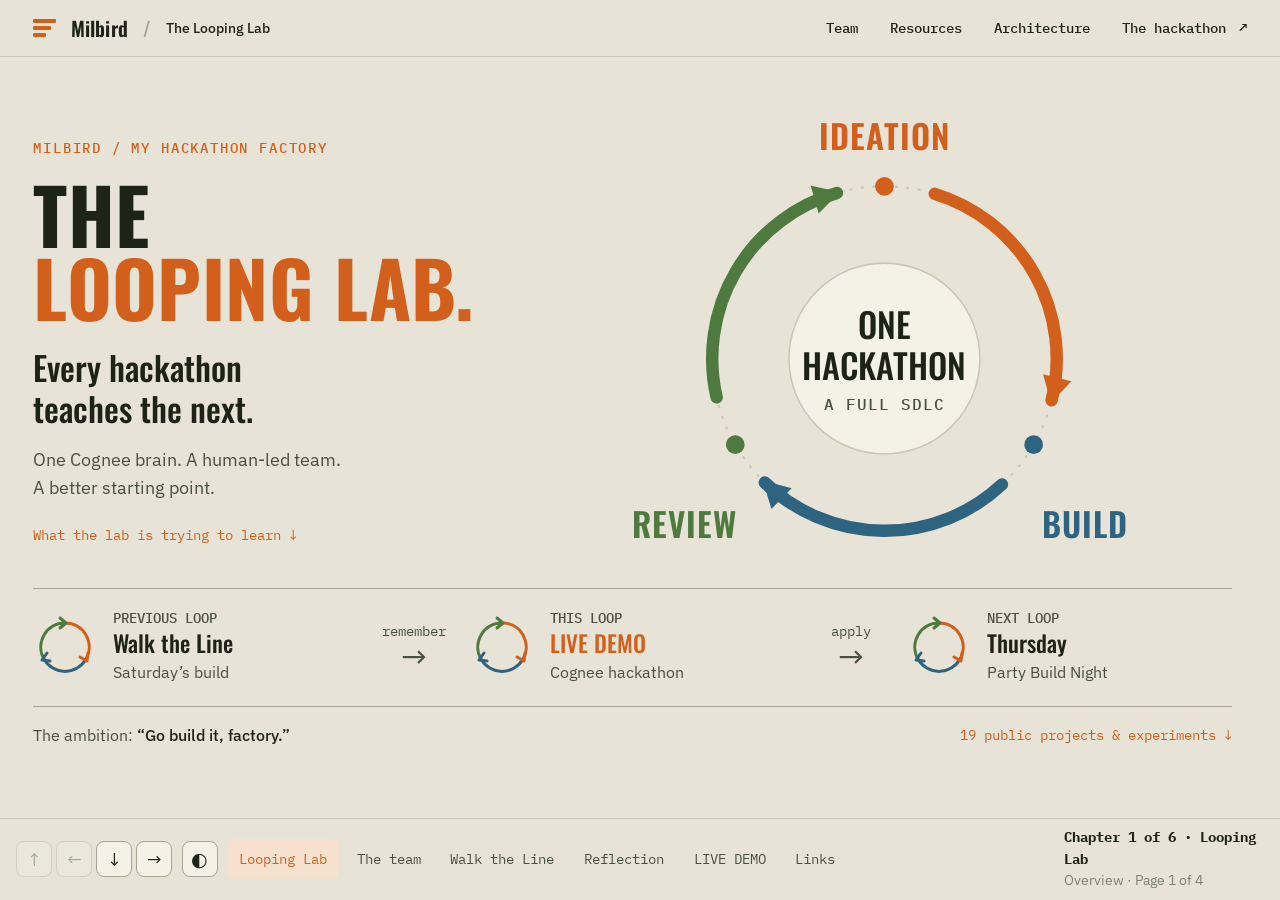
==== commit af7d411d: "Sync v14 presentation and verified Focus Owl return navigation" ====
--- a/presentation/index.html
+++ b/presentation/index.html
@@ -21,7 +21,7 @@
   <nav aria-label="Main navigation"><a href="#team">Team</a><a href="#links">Resources</a><a href="#today/architecture">Architecture</a><a class="event-link" href="https://luma.com/sep-21-cognee-aws" target="_blank" rel="noopener noreferrer">The hackathon <span aria-hidden="true">↗</span></a></nav>
 </header>
 <main id="main" tabindex="-1">
-<section id="story" class="lab-cover loop-cover deck-slide" data-chapter="story" data-page="overview" data-chapter-title="Looping Lab" data-title="The Looping Lab" aria-labelledby="hero-title"><div class="loop-cover-main"><div class="loop-intro"><p class="eyebrow">MILBIRD / MY HACKATHON FACTORY</p><h1 id="hero-title">The<br><em>Looping Lab.</em></h1><p class="loop-thesis">One lab.<br>Every hackathon, another loop.</p><p class="loop-intent">Experiments in building with agents.</p><a class="quiet-link" href="#story/goals">What the lab is trying to learn ↓</a></div><figure class="cycle-figure"><svg class="learning-cycle" viewBox="0 0 640 425" role="img" aria-labelledby="cycle-title cycle-desc"><title id="cycle-title">The three-stage hackathon loop</title><desc id="cycle-desc">A clockwise circle connects Ideation at the top, Build at the lower right, and Review at the lower left. Review returns to Ideation. The goal is to run this complete cycle at each hackathon.</desc><defs><marker id="loop-arrow-comms" viewBox="0 0 12 12" refX="9" refY="6" markerWidth="2.8" markerHeight="2.8" orient="auto"><path d="M 1 1 L 10 6 L 1 11 Z" class="fill-comms"/></marker><marker id="loop-arrow-water" viewBox="0 0 12 12" refX="9" refY="6" markerWidth="2.8" markerHeight="2.8" orient="auto"><path d="M 1 1 L 10 6 L 1 11 Z" class="fill-water"/></marker><marker id="loop-arrow-sewer" viewBox="0 0 12 12" refX="9" refY="6" markerWidth="2.8" markerHeight="2.8" orient="auto"><path d="M 1 1 L 10 6 L 1 11 Z" class="fill-sewer"/></marker></defs><circle cx="320" cy="228" r="166" class="cycle-track"/><path d="M 368.53 69.25 A 166 166 0 0 1 481.07 268.16" class="cycle-segment cycle-comms" marker-end="url(#loop-arrow-comms)"/><path d="M 433.21 349.40 A 166 166 0 0 1 204.69 347.41" class="cycle-segment cycle-water" marker-end="url(#loop-arrow-water)"/><path d="M 158.25 265.34 A 166 166 0 0 1 274.24 68.43" class="cycle-segment cycle-sewer" marker-end="url(#loop-arrow-sewer)"/><circle cx="320" cy="62" r="9" class="fill-comms"/><circle cx="463.76" cy="311" r="9" class="fill-water"/><circle cx="176.24" cy="311" r="9" class="fill-sewer"/><text x="320" y="27" text-anchor="middle" class="cycle-stage fill-comms">IDEATION</text><text x="513" y="401" text-anchor="middle" class="cycle-stage fill-water">BUILD</text><text x="127" y="401" text-anchor="middle" class="cycle-stage fill-sewer">REVIEW</text><circle cx="320" cy="228" r="92" class="cycle-center"/><text x="320" y="209" text-anchor="middle" class="cycle-core">ONE</text><text x="320" y="249" text-anchor="middle" class="cycle-core">HACKATHON</text><text x="320" y="278" text-anchor="middle" class="cycle-caption">A FULL SDLC</text></svg></figure></div><div class="event-loop-rail" aria-label="The loop repeats across hackathons"><a class="event-loop" href="#walk-the-line"><svg viewBox="0 0 64 64" aria-hidden="true" class="event-cycle"><path d="M32 8 A24 24 0 0 1 53 44" class="mini-comms"/><path d="M53 44 A24 24 0 0 1 11 44" class="mini-water"/><path d="M11 44 A24 24 0 0 1 32 8" class="mini-sewer"/><path d="m47 42 7 4 1-8" class="mini-comms"/><path d="m14 38-5 7 8 1" class="mini-water"/><path d="m27 3 6 5-6 5" class="mini-sewer"/></svg><span><small>PREVIOUS LOOP</small><strong>Walk the Line</strong><span>Saturday’s build</span></span></a><span class="learning-handoff"><span>learning</span><b aria-hidden="true">→</b></span><a class="event-loop current-loop" href="#today"><svg viewBox="0 0 64 64" aria-hidden="true" class="event-cycle"><path d="M32 8 A24 24 0 0 1 53 44" class="mini-comms"/><path d="M53 44 A24 24 0 0 1 11 44" class="mini-water"/><path d="M11 44 A24 24 0 0 1 32 8" class="mini-sewer"/><path d="m47 42 7 4 1-8" class="mini-comms"/><path d="m14 38-5 7 8 1" class="mini-water"/><path d="m27 3 6 5-6 5" class="mini-sewer"/></svg><span><small>THIS LOOP</small><strong>LIVE DEMO</strong><span>Cognee hackathon</span></span></a><span class="learning-handoff"><span>learning</span><b aria-hidden="true">→</b></span><div class="event-loop next-loop"><svg viewBox="0 0 64 64" aria-hidden="true" class="event-cycle"><path d="M32 8 A24 24 0 0 1 53 44" class="mini-comms"/><path d="M53 44 A24 24 0 0 1 11 44" class="mini-water"/><path d="M11 44 A24 24 0 0 1 32 8" class="mini-sewer"/><path d="m47 42 7 4 1-8" class="mini-comms"/><path d="m14 38-5 7 8 1" class="mini-water"/><path d="m27 3 6 5-6 5" class="mini-sewer"/></svg><span><small>NEXT LOOP</small><strong>Thursday</strong><span>Party Build Night</span></span></div></div><div class="loop-bottom"><p class="loop-ambition">The ambition: <strong>“Go build it, factory.”</strong></p><a class="quiet-link" href="#story/hackathons">19 public projects &amp; experiments ↓</a></div></section>
+<section id="story" class="lab-cover loop-cover deck-slide" data-chapter="story" data-page="overview" data-chapter-title="Looping Lab" data-title="The Looping Lab" aria-labelledby="hero-title"><div class="loop-cover-main"><div class="loop-intro"><p class="eyebrow">MILBIRD / MY HACKATHON FACTORY</p><h1 id="hero-title">The<br><em>Looping Lab.</em></h1><p class="loop-thesis">Every hackathon<br>teaches the next.</p><p class="loop-intent">One Cognee brain. A human-led team.<br>A better starting point.</p><a class="quiet-link" href="#story/goals">What the lab is trying to learn ↓</a></div><figure class="cycle-figure"><svg class="learning-cycle" viewBox="0 0 640 425" role="img" aria-labelledby="cycle-title cycle-desc"><title id="cycle-title">The three-stage hackathon loop</title><desc id="cycle-desc">A clockwise circle connects Ideation at the top, Build at the lower right, and Review at the lower left. Review returns to Ideation. The goal is to run this complete cycle at each hackathon.</desc><defs><marker id="loop-arrow-comms" viewBox="0 0 12 12" refX="9" refY="6" markerWidth="2.8" markerHeight="2.8" orient="auto"><path d="M 1 1 L 10 6 L 1 11 Z" class="fill-comms"/></marker><marker id="loop-arrow-water" viewBox="0 0 12 12" refX="9" refY="6" markerWidth="2.8" markerHeight="2.8" orient="auto"><path d="M 1 1 L 10 6 L 1 11 Z" class="fill-water"/></marker><marker id="loop-arrow-sewer" viewBox="0 0 12 12" refX="9" refY="6" markerWidth="2.8" markerHeight="2.8" orient="auto"><path d="M 1 1 L 10 6 L 1 11 Z" class="fill-sewer"/></marker></defs><circle cx="320" cy="228" r="166" class="cycle-track"/><path d="M 368.53 69.25 A 166 166 0 0 1 481.07 268.16" class="cycle-segment cycle-comms" marker-end="url(#loop-arrow-comms)"/><path d="M 433.21 349.40 A 166 166 0 0 1 204.69 347.41" class="cycle-segment cycle-water" marker-end="url(#loop-arrow-water)"/><path d="M 158.25 265.34 A 166 166 0 0 1 274.24 68.43" class="cycle-segment cycle-sewer" marker-end="url(#loop-arrow-sewer)"/><circle cx="320" cy="62" r="9" class="fill-comms"/><circle cx="463.76" cy="311" r="9" class="fill-water"/><circle cx="176.24" cy="311" r="9" class="fill-sewer"/><text x="320" y="27" text-anchor="middle" class="cycle-stage fill-comms">IDEATION</text><text x="513" y="401" text-anchor="middle" class="cycle-stage fill-water">BUILD</text><text x="127" y="401" text-anchor="middle" class="cycle-stage fill-sewer">REVIEW</text><circle cx="320" cy="228" r="92" class="cycle-center"/><text x="320" y="209" text-anchor="middle" class="cycle-core">ONE</text><text x="320" y="249" text-anchor="middle" class="cycle-core">HACKATHON</text><text x="320" y="278" text-anchor="middle" class="cycle-caption">A FULL SDLC</text></svg></figure></div><div class="event-loop-rail" aria-label="The loop repeats across hackathons"><a class="event-loop" href="#walk-the-line"><svg viewBox="0 0 64 64" aria-hidden="true" class="event-cycle"><path d="M32 8 A24 24 0 0 1 53 44" class="mini-comms"/><path d="M53 44 A24 24 0 0 1 11 44" class="mini-water"/><path d="M11 44 A24 24 0 0 1 32 8" class="mini-sewer"/><path d="m47 42 7 4 1-8" class="mini-comms"/><path d="m14 38-5 7 8 1" class="mini-water"/><path d="m27 3 6 5-6 5" class="mini-sewer"/></svg><span><small>PREVIOUS LOOP</small><strong>Walk the Line</strong><span>Saturday’s build</span></span></a><span class="learning-handoff"><span>remember</span><b aria-hidden="true">→</b></span><a class="event-loop current-loop" href="#today"><svg viewBox="0 0 64 64" aria-hidden="true" class="event-cycle"><path d="M32 8 A24 24 0 0 1 53 44" class="mini-comms"/><path d="M53 44 A24 24 0 0 1 11 44" class="mini-water"/><path d="M11 44 A24 24 0 0 1 32 8" class="mini-sewer"/><path d="m47 42 7 4 1-8" class="mini-comms"/><path d="m14 38-5 7 8 1" class="mini-water"/><path d="m27 3 6 5-6 5" class="mini-sewer"/></svg><span><small>THIS LOOP</small><strong>LIVE DEMO</strong><span>Cognee hackathon</span></span></a><span class="learning-handoff"><span>apply</span><b aria-hidden="true">→</b></span><div class="event-loop next-loop"><svg viewBox="0 0 64 64" aria-hidden="true" class="event-cycle"><path d="M32 8 A24 24 0 0 1 53 44" class="mini-comms"/><path d="M53 44 A24 24 0 0 1 11 44" class="mini-water"/><path d="M11 44 A24 24 0 0 1 32 8" class="mini-sewer"/><path d="m47 42 7 4 1-8" class="mini-comms"/><path d="m14 38-5 7 8 1" class="mini-water"/><path d="m27 3 6 5-6 5" class="mini-sewer"/></svg><span><small>NEXT LOOP</small><strong>Thursday</strong><span>Party Build Night</span></span></div></div><div class="loop-bottom"><p class="loop-ambition">The ambition: <strong>“Go build it, factory.”</strong></p><a class="quiet-link" href="#story/hackathons">19 public projects &amp; experiments ↓</a></div></section>
 <section id="story-goals" class="detail-slide deck-slide" data-chapter="story" data-page="goals" data-chapter-title="Looping Lab" data-title="The goals of the Looping Lab." aria-labelledby="story-goals-title"><div class="section-heading"><div><p class="eyebrow">LOOPING LAB / GOALS &amp; EXPERIMENTS</p><h2 id="story-goals-title">Every hackathon tests the factory.</h2></div><p>The event is the workload. The reusable result is what we learn about building with agents.</p></div><div class="arc"><article class="ac" style="--ac:var(--comms)"><span class="an">RUN THE FULL SDLC</span><h3>Ideate. Build. Review.</h3><p>Make an idea runnable, check the result, then use the review to change the next preparation.</p></article><article class="ac" style="--ac:var(--water)"><span class="an">ARRIVE READY</span><h3>Go build it, factory.</h3><p>Have the laptop, tools, templates and memory ready, so the first decision can be what to build.</p></article><article class="ac" style="--ac:var(--sewer)"><span class="an">COMPOUND THE LEARNING</span><h3>One event—or many.</h3><p>The Participant role can span multiple hackathons. Keep each event’s evidence distinct inside the same cumulative brain.</p></article></div><ol class="factory-flow"><li><span>EXPERIMENT</span><strong>State a hypothesis</strong></li><li><span>CHANGE</span><strong>Try one approach</strong></li><li><span>EVIDENCE</span><strong>Check what happened</strong></li><li><span>NEXT LOOP</span><strong>Change the next preparation</strong></li></ol><p class="detail-takeaway">Speed, quality, repeatability and better competition outcomes are goals. The evidence tells us whether a particular experiment helped.</p><a class="quiet-link" href="#story/hackathons">Explore the project history ↓</a></section><section id="story-context" class="detail-slide deck-slide" data-chapter="story" data-page="context" data-chapter-title="Looping Lab" data-title="Make the factory faster with every loop." aria-labelledby="story-context-title"><div class="section-heading"><div><p class="eyebrow">LOOPING LAB / THE FULL SDLC</p><h2 id="story-context-title">Make the factory faster with every loop.</h2></div><p>Hackathon Prep is the repository name. Looping Lab is the learning system: one cumulative brain, a reusable setup, and a complete build-and-review cycle.</p></div><div class="arc"><article class="ac" style="--ac:var(--comms)"><span class="an">DEFINE & DESIGN</span><h3>Ideate</h3><p>Choose the problem, expected behavior, acceptance checks, and the smallest useful solution.</p><span class="built">Beginning</span></article><article class="ac" style="--ac:var(--water)"><span class="an">IMPLEMENT & VERIFY</span><h3>Build</h3><p>Turn the idea into software, run checks, prepare the demo, and preserve execution evidence.</p><span class="built">Middle</span></article><article class="ac" style="--ac:var(--sewer)"><span class="an">EVALUATE & IMPROVE</span><h3>Review</h3><p>Compare the result with the goal. Keep corrections and reusable lessons for the next event.</p><span class="built">End → next beginning</span></article></div><p class="detail-takeaway">Measure time to first runnable build, time to a verified answer, and how much useful work is reused. Measurements are still to be collected.</p></section>
 <section id="story-hackathons" class="detail-slide deck-slide history-slide" data-chapter="story" data-page="hackathons" data-chapter-title="Looping Lab" data-title="Many hackathons. One learning lab." aria-labelledby="history-title"><div class="section-heading"><div><p class="eyebrow">LOOPING LAB / EXPERIMENTS OVER TIME</p><h2 id="history-title">Many hackathons.<br>One learning lab.</h2></div><p>Each event is another chance to ideate, build, and review. Browse the projects from my Milbird carousel, then follow Saturday’s loop into today’s.</p></div><div class="history-counts"><div><strong>19</strong><span>public portfolio entries</span></div><div><strong>14</strong><span>events with structured outcomes</span></div><div><strong>17</strong><span>event learning records</span></div></div><p class="history-count-note">Overlapping snapshots of projects and experiments—not an additive attendance total. The broader history continues to grow.</p><div class="portfolio-carousel" data-native-keys tabindex="0" role="region" aria-label="Hackathon project carousel"><div class="portfolio-controls"><span id="portfolio-position" aria-live="polite">1 / 19</span><div><button type="button" id="portfolio-previous" aria-label="Previous hackathon project">←</button><button type="button" id="portfolio-next" aria-label="Next hackathon project">→</button></div></div><div class="portfolio-track"><article class="portfolio-card" data-index="0"><div class="portfolio-cover"><img src="https://milbird.com/ledger/event-data-ai.jpg" alt="" loading="lazy" width="600" height="400"></div><div class="portfolio-copy"><div class="portfolio-meta"><time datetime="2026-09-11">2026-09-11</time><span>Attended</span></div><h3>Data &amp; AI Hackathon</h3><p>Data &amp; AI Hackathon: Real job. Real AI. Real scale.</p><div class="portfolio-links"><a href="https://luma.com/qisv9xmg" target="_blank" rel="noopener noreferrer">About the event ↗</a></div></div></article><article class="portfolio-card" data-index="1"><div class="portfolio-cover"><img src="https://milbird.com/ledger/event-better-days.jpg" alt="" loading="lazy" width="600" height="400"></div><div class="portfolio-copy"><div class="portfolio-meta"><time datetime="2026-08-28">2026-08-28</time><span>1st place</span></div><h3>Read to Play</h3><p>Better Days: A Hackathon — San Francisco</p><div class="portfolio-links"><a href="https://github.com/Patcast/clickhouse_hackathon" target="_blank" rel="noopener noreferrer">Explore the project ↗</a></div></div></article><article class="portfolio-card" data-index="2"><div class="portfolio-cover"><img src="https://milbird.com/ledger/event-sia.jpg" alt="" loading="lazy" width="600" height="400"></div><div class="portfolio-copy"><div class="portfolio-meta"><time datetime="2026-08-25">2026-08-25</time><span>Experiment</span></div><h3>Enid Certificate Agent</h3><p>Frontier Build Night: Self-Improving Agents</p><div class="portfolio-links"><a href="https://github.com/jymiller/hack-sia" target="_blank" rel="noopener noreferrer">Explore the project ↗</a><a href="https://www.youtube.com/watch?v=TATwwNfjNfA" target="_blank" rel="noopener noreferrer">Demo ↗</a></div></div></article><article class="portfolio-card" data-index="3"><div class="portfolio-cover"><img src="https://milbird.com/ledger/great-questions.jpg" alt="" loading="lazy" width="600" height="400"></div><div class="portfolio-copy"><div class="portfolio-meta"><time datetime="2026-08-19">2026-08-19</time><span>Build</span></div><h3>Great Questions AI</h3><p>Agent Memory Hack Night</p><div class="portfolio-links"><a href="https://github.com/jymiller/hack-elastic-mastra" target="_blank" rel="noopener noreferrer">Explore the project ↗</a><a href="https://youtu.be/mRkD1FRksxg" target="_blank" rel="noopener noreferrer">Demo ↗</a></div></div></article><article class="portfolio-card" data-index="4"><div class="portfolio-cover"><img src="https://milbird.com/ledger/event-agent-harness.jpg" alt="" loading="lazy" width="600" height="400"></div><div class="portfolio-copy"><div class="portfolio-meta"><time datetime="2026-08-18">2026-08-18</time><span>2nd place</span></div><h3>Podcast Research Agent</h3><p>The Agent Harness Workshop</p><div class="portfolio-links"><a href="https://github.com/jymiller/hack-truefoundry" target="_blank" rel="noopener noreferrer">Explore the project ↗</a></div></div></article><article class="portfolio-card" data-index="5"><div class="portfolio-cover"><img src="https://milbird.com/ledger/event-terac.jpg" alt="" loading="lazy" width="600" height="400"></div><div class="portfolio-copy"><div class="portfolio-meta"><time datetime="2026-08-15">2026-08-15</time><span>Experiment</span></div><h3>Second Reading</h3><p>Zero-Human Company Hackathon</p><div class="portfolio-links"><a href="https://github.com/jymiller/hack-terac" target="_blank" rel="noopener noreferrer">Explore the project ↗</a></div></div></article><article class="portfolio-card" data-index="6"><div class="portfolio-cover"><img src="https://milbird.com/ledger/event-relay.jpg" alt="" loading="lazy" width="600" height="400"></div><div class="portfolio-copy"><div class="portfolio-meta"><time datetime="2026-08-13">2026-08-13</time><span>Build</span></div><h3>Enid Mandate Relay</h3><p>Persistent Context Sprint — MongoDB .local Build Fest</p><div class="portfolio-links"><a href="https://github.com/jymiller/enid-mandate-relay" target="_blank" rel="noopener noreferrer">Explore the project ↗</a><a href="https://youtu.be/hqXhRymcpS4" target="_blank" rel="noopener noreferrer">Demo ↗</a></div></div></article><article class="portfolio-card" data-index="7"><div class="portfolio-cover"><div class="portfolio-type-cover" aria-hidden="true">Deal Witness: DataHub</div></div><div class="portfolio-copy"><div class="portfolio-meta"><time datetime="2026-08-10">2026-08-10</time><span>Not submitted for judging</span></div><h3>Deal Witness: DataHub</h3><p>Build with DataHub: The Agent Hackathon</p><div class="portfolio-links"><a href="https://datahub.devpost.com/" target="_blank" rel="noopener noreferrer">About the event ↗</a></div></div></article><article class="portfolio-card" data-index="8"><div class="portfolio-cover"><img src="https://milbird.com/ledger/deal-witness.jpg" alt="" loading="lazy" width="600" height="400"></div><div class="portfolio-copy"><div class="portfolio-meta"><time datetime="2026-08-07">2026-08-07</time><span>Build</span></div><h3>Deal Witness</h3><p>Snowflake × Beta Fund — Agent &amp; Token Economy</p><div class="portfolio-links"><a href="https://github.com/jymiller/deal-witness" target="_blank" rel="noopener noreferrer">Explore the project ↗</a></div></div></article><article class="portfolio-card" data-index="9"><div class="portfolio-cover"><img src="https://milbird.com/ledger/asset-watcher.jpg" alt="" loading="lazy" width="600" height="400"></div><div class="portfolio-copy"><div class="portfolio-meta"><time datetime="2026-08-03">2026-08-03</time><span>Build</span></div><h3>Asset Watcher</h3><p>Memory Meets Motion: Hackathon</p><div class="portfolio-links"><a href="https://github.com/jymiller/hack-memory-motion" target="_blank" rel="noopener noreferrer">Explore the project ↗</a><a href="https://www.youtube.com/watch?v=QRdyvOMdL2g" target="_blank" rel="noopener noreferrer">Demo ↗</a></div></div></article><article class="portfolio-card" data-index="10"><div class="portfolio-cover"><img src="https://milbird.com/ledger/event-fogbridges.jpg" alt="" loading="lazy" width="600" height="400"></div><div class="portfolio-copy"><div class="portfolio-meta"><time datetime="2026-08-02">2026-08-02</time><span>Build</span></div><h3>Fog Bridges</h3><p>Outside LLMs III — Music &amp; AI Buildathon</p><div class="portfolio-links"><a href="https://github.com/jymiller/outside-llms" target="_blank" rel="noopener noreferrer">Explore the project ↗</a><a href="https://youtu.be/E147bhNWQyw" target="_blank" rel="noopener noreferrer">Demo ↗</a></div></div></article><article class="portfolio-card" data-index="11"><div class="portfolio-cover"><img src="https://milbird.com/ledger/material-witness.jpg" alt="" loading="lazy" width="600" height="400"></div><div class="portfolio-copy"><div class="portfolio-meta"><time datetime="2026-07-30">2026-07-30</time><span>Not submitted for judging</span></div><h3>Material Witness</h3><p>Hack the Video Agent Context Graph</p><div class="portfolio-links"><a href="https://github.com/jymiller/hack-video" target="_blank" rel="noopener noreferrer">Explore the project ↗</a></div></div></article><article class="portfolio-card" data-index="12"><div class="portfolio-cover"><img src="https://milbird.com/ledger/covenant-watch.png" alt="" loading="lazy" width="600" height="400"></div><div class="portfolio-copy"><div class="portfolio-meta"><time datetime="2026-07-26">2026-07-26</time><span>3rd place</span></div><h3>Covenant Watch</h3><p>CrewAI Studio Hackathon</p><div class="portfolio-links"><a href="https://github.com/jymiller/covenant-watch" target="_blank" rel="noopener noreferrer">Explore the project ↗</a><a href="https://www.youtube.com/watch?v=GMZ66d153QY" target="_blank" rel="noopener noreferrer">Demo ↗</a></div></div></article><article class="portfolio-card" data-index="13"><div class="portfolio-cover"><img src="https://milbird.com/ledger/mind-games.png" alt="" loading="lazy" width="600" height="400"></div><div class="portfolio-copy"><div class="portfolio-meta"><time datetime="2026-07-25">2026-07-25</time><span>Build</span></div><h3>Deal Memory</h3><p>Mind Games AI Hackathon</p><div class="portfolio-links"><a href="https://github.com/jymiller/mind-games" target="_blank" rel="noopener noreferrer">Explore the project ↗</a></div></div></article><article class="portfolio-card" data-index="14"><div class="portfolio-cover"><img src="https://milbird.com/ledger/hack-you.png" alt="" loading="lazy" width="600" height="400"></div><div class="portfolio-copy"><div class="portfolio-meta"><time datetime="2026-07-24">2026-07-24</time><span>3rd place</span></div><h3>Covenant Sentinel</h3><p>You.com Agentic Hackathon</p><div class="portfolio-links"><a href="https://github.com/jymiller/hack-you" target="_blank" rel="noopener noreferrer">Explore the project ↗</a></div></div></article><article class="portfolio-card" data-index="15"><div class="portfolio-cover"><img src="https://milbird.com/ledger/wet-ink.png" alt="" loading="lazy" width="600" height="400"></div><div class="portfolio-copy"><div class="portfolio-meta"><time datetime="2026-07-21">2026-07-21</time><span>1st place</span></div><h3>Wet Ink</h3><p>Last Mile Agent Hackathon</p><div class="portfolio-links"><a href="https://github.com/jymiller/wet-ink" target="_blank" rel="noopener noreferrer">Explore the project ↗</a></div></div></article><article class="portfolio-card" data-index="16"><div class="portfolio-cover"><img src="https://milbird.com/ledger/cold-open.png" alt="" loading="lazy" width="600" height="400"></div><div class="portfolio-copy"><div class="portfolio-meta"><time datetime="2026-07-17">2026-07-17</time><span>Not submitted for judging</span></div><h3>Cold Open</h3><p>Loop Engineering Hackathon</p><div class="portfolio-links"><a href="https://github.com/jymiller/cold-open" target="_blank" rel="noopener noreferrer">Explore the project ↗</a><a href="https://www.youtube.com/watch?v=RyuWErIZMGw" target="_blank" rel="noopener noreferrer">Demo ↗</a></div></div></article><article class="portfolio-card" data-index="17"><div class="portfolio-cover"><img src="https://milbird.com/ledger/nightbridges.png" alt="" loading="lazy" width="600" height="400"></div><div class="portfolio-copy"><div class="portfolio-meta"><time datetime="2026-04-04">2026-04-04</time><span>Build</span></div><h3>Nightbridges</h3><p>Who Is the Agent Master?</p><div class="portfolio-links"><a href="https://github.com/jymiller/nightbridges" target="_blank" rel="noopener noreferrer">Explore the project ↗</a></div></div></article><article class="portfolio-card" data-index="18"><div class="portfolio-cover"><div class="portfolio-type-cover" aria-hidden="true">Timesheet Reconciliation</div></div><div class="portfolio-copy"><div class="portfolio-meta"><time datetime="2026-02-27">2026-02-27</time><span>Build</span></div><h3>Timesheet Reconciliation</h3><p>Llama Lounge Agentic Hackathon</p><div class="portfolio-links"><a href="https://github.com/jymiller/llama-hack" target="_blank" rel="noopener noreferrer">Explore the project ↗</a></div></div></article></div><p class="portfolio-help">Scroll the shelf, or use ← → while the carousel is selected.</p></div><div class="event-foot"><span>Milbird portfolio · 19 entries through September 11 · Saturday and today follow in this deck.</span><a class="quiet-link" href="https://milbird.com/hackathons/" target="_blank" rel="noopener noreferrer">Open full carousel ↗</a></div></section>
 <section id="team" class="detail-slide deck-slide team-scene-slide" data-chapter="team" data-page="overview" data-chapter-title="The team" data-title="The team at work." aria-labelledby="team-title">
@@ -62,7 +62,7 @@
 <p class="walk-source-note">These findings come from the project’s post-event review. Saturday’s source material remains outside Cognee until John authorizes ingestion.</p>
 </section><section id="walk-the-line-demo" class="detail-slide event-readout deck-slide " data-template="event-readout-v1" data-template-part="demo" data-chapter="walk-the-line" data-page="demo" data-chapter-title="Walk the Line" data-title="The original material. The next experiment." aria-labelledby="walk-the-line-demo-title"><div class="section-heading"><div><p class="eyebrow">WALK THE LINE / LIVE DEMO</p><h2 id="walk-the-line-demo-title">The original material. The next experiment.</h2></div><p>Explore the original visuals and the field evidence, then turn the lesson into the next build.</p></div><div class="demo-doors"><article><span class="an">Presentation</span><p>View the original Walk the Line deck.</p><a class="button secondary" href="https://claude.ai/artifact/7zpNEbGd88rbQGuLsEFFBJ" target="_blank" rel="noopener noreferrer">Open the reference ↗</a></article><article><span class="an">Carry the lesson forward</span><p>Take a real example, define the observable check, and test the full handoff.</p><a class="button secondary" href="#reflection">Continue to reflection →</a></article></div><p class="detail-takeaway">Template inspection and reuse are separate from memory ingestion.</p></section>
 <!-- EVENT-READOUT:walk-the-line:END -->
-<section id="reflection" class="detail-slide deck-slide reflection-portrait" data-chapter="reflection" data-page="overview" data-chapter-title="Reflection" data-title="Make the next loop better." aria-labelledby="reflection-title"><div class="walk-heading"><a class="walk-loop" href="#story" aria-label="Back to the Looping Lab"><svg viewBox="0 0 64 64" aria-hidden="true" class="event-cycle"><path d="M32 8 A24 24 0 0 1 53 44" class="mini-comms"/><path d="M53 44 A24 24 0 0 1 11 44" class="mini-water"/><path d="M11 44 A24 24 0 0 1 32 8" class="mini-sewer"/><path d="m47 42 7 4 1-8" class="mini-comms"/><path d="m14 38-5 7 8 1" class="mini-water"/><path d="m27 3 6 5-6 5" class="mini-sewer"/></svg><span>REVIEW<br>THE LOOP</span></a><div><p class="eyebrow">04 / REFLECTION</p><h2 id="reflection-title">Make the next loop better.</h2></div></div><figure class="reflection-art"><div class="reflection-stage"><aside class="reflection-thought" aria-label="A thought from John's reflection"><span id="reflection-thought-label">START SMALL</span><p id="reflection-thought-text">Give it 15 minutes. Then decide whether to keep building.</p><a class="quiet-link" href="#reflection/review">From John’s reflection ↓</a></aside><img src="assets/rodin-the-thinker.png" alt="Auguste Rodin’s The Thinker: a seated bronze figure leaning forward with his chin resting on his hand" width="1456" height="2044"></div><figcaption class="reflection-caption-controls"><span>Auguste Rodin · <em>The Thinker</em></span><span class="thought-controls"><button type="button" id="reflection-thought-toggle" aria-pressed="false">Pause captions</button><span id="reflection-thought-count">1 / 3</span><button type="button" id="reflection-thought-next">Next thought →</button></span></figcaption></figure><div class="reflection-foot"><p>Photo: Hansjorn · cutout: Walké · <a href="https://commons.wikimedia.org/wiki/File:Auguste_Rodin_-_Penseur.png" target="_blank" rel="noopener noreferrer">Wikimedia Commons</a> · <a href="https://creativecommons.org/licenses/by-sa/3.0/" target="_blank" rel="noopener noreferrer">CC BY-SA 3.0</a></p><a class="quiet-link" href="#reflection/review">Builder lessons &amp; sponsor learning ↓</a></div></section><section id="reflection-review" class="detail-slide deck-slide" data-chapter="reflection" data-page="review" data-chapter-title="Reflection" data-title="The first reflection." aria-labelledby="reflection-review-title"><div class="section-heading"><div><p class="eyebrow">REFLECTION / JOHN’S ACCOUNT</p><h2 id="reflection-review-title">A small invitation kept the loop going.</h2></div><p>John’s first answer in the post-hackathon interview.</p></div><div class="arc"><article class="ac" style="--ac:var(--comms)"><span class="an">BEFORE</span><h3>Ready to leave</h3><p>John felt the event lacked clear information about how and where to use the products.</p></article><article class="ac" style="--ac:var(--water)"><span class="an">THE TURN</span><h3>Try 15 minutes</h3><p>Rene suggested a short trial together. They chose another 15 minutes, then a two-hour project target.</p></article><article class="ac" style="--ac:var(--sewer)"><span class="an">WHAT STOOD OUT</span><h3>People want to build</h3><p>John remembers the enjoyment of building together. Short commitments may be a useful method to try again.</p></article></div><p class="detail-takeaway">Personal experience, not a survey result. Two hours was their chosen target. The interview continues; the candidate lesson has not been ingested.</p></section>
+<section id="reflection" class="detail-slide deck-slide reflection-portrait" data-chapter="reflection" data-page="overview" data-chapter-title="Reflection" data-title="Make the next loop better." aria-labelledby="reflection-title"><div class="walk-heading"><a class="walk-loop" href="#story" aria-label="Back to the Looping Lab"><svg viewBox="0 0 64 64" aria-hidden="true" class="event-cycle"><path d="M32 8 A24 24 0 0 1 53 44" class="mini-comms"/><path d="M53 44 A24 24 0 0 1 11 44" class="mini-water"/><path d="M11 44 A24 24 0 0 1 32 8" class="mini-sewer"/><path d="m47 42 7 4 1-8" class="mini-comms"/><path d="m14 38-5 7 8 1" class="mini-water"/><path d="m27 3 6 5-6 5" class="mini-sewer"/></svg><span>REVIEW<br>THE LOOP</span></a><div><p class="eyebrow">04 / REFLECTION</p><h2 id="reflection-title">Make the next loop better.</h2></div></div><figure class="reflection-art"><div class="reflection-stage"><aside class="reflection-thought" aria-label="A thought from John's reflection"><span id="reflection-thought-label">START SMALL</span><p id="reflection-thought-text">Give it 15 minutes. Then decide whether to keep building.</p><a class="quiet-link" href="#reflection/review">From John’s reflection ↓</a></aside><img src="assets/rodin-the-thinker.png" alt="Auguste Rodin’s The Thinker: a seated bronze figure leaning forward with his chin resting on his hand" width="1456" height="2044"></div><figcaption class="reflection-caption-controls"><span>Auguste Rodin · <em>The Thinker</em></span><span class="thought-controls"><button type="button" id="reflection-thought-toggle" aria-pressed="false">Pause captions</button><span id="reflection-thought-count">1 / 4</span><button type="button" id="reflection-thought-next">Next thought →</button></span></figcaption></figure><div class="reflection-foot"><p>Photo: Hansjorn · cutout: Walké · <a href="https://commons.wikimedia.org/wiki/File:Auguste_Rodin_-_Penseur.png" target="_blank" rel="noopener noreferrer">Wikimedia Commons</a> · <a href="https://creativecommons.org/licenses/by-sa/3.0/" target="_blank" rel="noopener noreferrer">CC BY-SA 3.0</a></p><a class="quiet-link" href="#reflection/review">Builder lessons &amp; sponsor learning ↓</a></div></section><section id="reflection-review" class="detail-slide deck-slide" data-chapter="reflection" data-page="review" data-chapter-title="Reflection" data-title="The first reflection." aria-labelledby="reflection-review-title"><div class="section-heading"><div><p class="eyebrow">REFLECTION / JOHN’S ACCOUNT</p><h2 id="reflection-review-title">A small invitation kept the loop going.</h2></div><p>John’s first answer in the post-hackathon interview.</p></div><div class="arc"><article class="ac" style="--ac:var(--comms)"><span class="an">BEFORE</span><h3>Ready to leave</h3><p>John felt the event lacked clear information about how and where to use the products.</p></article><article class="ac" style="--ac:var(--water)"><span class="an">THE TURN</span><h3>Try 15 minutes</h3><p>Rene suggested a short trial together. They chose another 15 minutes, then a two-hour project target.</p></article><article class="ac" style="--ac:var(--sewer)"><span class="an">WHAT STOOD OUT</span><h3>People want to build</h3><p>John remembers the enjoyment of building together. Short commitments may be a useful method to try again.</p></article></div><p class="detail-takeaway">Personal experience, not a survey result. Two hours was their chosen target. The interview continues; the candidate lesson has not been ingested.</p></section>
 <section id="reflection-memory" class="detail-slide deck-slide" data-chapter="reflection" data-page="memory" data-chapter-title="Reflection" data-title="Turn experience into useful memory." aria-labelledby="reflection-memory-title"><div class="section-heading"><div><p class="eyebrow">REFLECTION / THE NEXT INGESTION DEMO</p><h2 id="reflection-memory-title">Turn experience into useful memory.</h2></div><p>One Hackathon Brain supports the Looping Lab. A reviewed lesson should change a future decision, while retaining its source and uncertainty.</p></div><div class="arc"><article class="ac" style="--ac:var(--comms)"><span class="an">BEFORE</span><h3>Capture the baseline</h3><p>Save what the brain retrieves before Saturday’s lessons are added.</p><span class="built">No answers planted in the prompt</span></article><article class="ac" style="--ac:var(--water)"><span class="an">LATER</span><h3>Add the reviewed lesson</h3><p>Select the lesson and its source, then ingest a small packet when the hold is released.</p><span class="built">Walk the Line ingestion remains held</span></article><article class="ac" style="--ac:var(--sewer)"><span class="an">AFTER</span><h3>Apply it today</h3><p>Repeat the question. Show new evidence and one concrete change to the current build.</p><span class="built">Demonstrate the difference</span></article></div><div class="hold-banner"><strong>Saturday’s session material is not loaded.</strong><p>Inspecting and reusing the presentation template does not ingest the event into Cognee. This page has no ingestion controls.</p></div></section>
 <section id="feeding-prep" class="detail-slide deck-slide" data-chapter="reflection" data-page="foundation" data-chapter-title="Reflection" data-title="Small packets. Clear priorities." aria-labelledby="feeding-prep-title">
  <div class="section-heading"><div><p class="eyebrow">REFLECTION / MEMORY FOUNDATION</p><h2 id="feeding-prep-title">Small packets. Clear priorities.</h2></div><p>The Looping Lab’s initial memory comes from hackathon-prep. Four curated prep packets and one owner-decision update are verified.</p></div>
@@ -78,7 +78,8 @@
 <section id="sponsor-findings" class="detail-slide deck-slide" data-chapter="reflection" data-page="sponsor-findings" data-chapter-title="Reflection" data-title="What we learn for sponsors." aria-labelledby="sponsor-findings-title"><div class="section-heading"><div><p class="eyebrow">SPONSOR LEARNING / THE QUESTIONS</p><h2 id="sponsor-findings-title">Capture the experience while we are there.</h2></div><p>Learn from attendees during the hackathon, then turn the evidence into useful feedback for sponsors.</p></div><div class="arc"><article class="ac" style="--ac:var(--comms)"><span class="an">ATTENDEE EXPERIENCE</span><h3>How did the event feel?</h3><p>What helped people get started, and what information did they need?</p></article><article class="ac" style="--ac:var(--water)"><span class="an">PRODUCT USE</span><h3>Where did the technology help?</h3><p>Ask builders to show a concrete use and explain its contribution.</p></article><article class="ac" style="--ac:var(--sewer)"><span class="an">SUPPORT &amp; FRICTION</span><h3>What would make building easier?</h3><p>Understand the steps, pauses and support needs behind a builder’s experience.</p></article></div><p class="detail-takeaway">Capture → review the evidence → share useful findings → check what improves at the next event.</p><a class="quiet-link" href="#reflection/sponsor-method">How we capture and share it ↓</a></section>
 <section id="sponsor-method" class="detail-slide deck-slide" data-chapter="reflection" data-page="sponsor-method" data-chapter-title="Reflection" data-title="Listen during the event. Improve the next one." aria-labelledby="sponsor-method-title"><div class="section-heading"><div><p class="eyebrow">THE LOOPING LAB / EVENT FEEDBACK</p><h2 id="sponsor-method-title">Listen while the experience is fresh.</h2></div><p>Gather attendee experience alongside the build, so the learning can help both participants and sponsors.</p></div><ol class="factory-flow"><li><span>01 / CAPTURE</span><strong>Ask what helped, confused or blocked</strong></li><li><span>02 / QUALIFY</span><strong>Keep the source, context and uncertainty</strong></li><li><span>03 / SHARE</span><strong>Return useful findings to sponsors</strong></li><li><span>04 / IMPROVE</span><strong>Try a change and check the next event</strong></li></ol><div class="rec"><div class="rh">A record that can improve over time</div><div class="rf"><span class="k">Observed</span><span class="v">What the attendee said or what we saw, with event and date.</span></div><div class="rf"><span class="k">Proposed</span><span class="v">What might help, and who should act on it.</span></div><div class="rf"><span class="k">Reviewed</span><span class="v">What changed, what happened, and what belongs in shared memory.</span></div></div></section>
 <!-- EVENT-READOUT:today:START -->
-<section id="today" class="detail-slide deck-slide visual-cover" data-chapter="today" data-page="overview" data-chapter-title="LIVE DEMO" data-title="We built the Brain. Then Scope Goblin." aria-labelledby="today-title"><div class="visual-heading"><p class="eyebrow">LIVE DEMO / THE LOOPING LAB IN ACTION</p><h2 id="today-title">We built the Brain. Then Scope Goblin.</h2></div><svg class="visual-cycle" viewBox="0 0 760 480" role="img" aria-label="Ideate: One oversized pitch → Build: One tiny next action → Review: One observable check"><defs><marker id="today-arrow" markerWidth="6" markerHeight="6" refX="3" refY="3" orient="auto"><path d="M0,0 L6,3 L0,6 Z" fill="context-stroke"/></marker></defs><circle cx="380" cy="242" r="159" class="visual-track"/><path d="M418 86 A161 161 0 0 1 519 323" class="visual-arc visual-orange" marker-end="url(#today-arrow)"/><path d="M497 354 A161 161 0 0 1 263 354" class="visual-arc visual-blue" marker-end="url(#today-arrow)"/><path d="M241 323 A161 161 0 0 1 342 86" class="visual-arc visual-green" marker-end="url(#today-arrow)"/><circle cx="380" cy="242" r="103" class="visual-core"/><text x="380" y="231" text-anchor="middle" class="visual-center">Brain →</text><text x="380" y="266" text-anchor="middle" class="visual-center visual-center-small">Scope Goblin</text><text x="380" y="40" text-anchor="middle" class="visual-stage">Ideate</text><text x="380" y="68" text-anchor="middle" class="visual-sub">One oversized pitch</text><text x="635" y="370" text-anchor="middle" class="visual-stage">Build</text><text x="635" y="398" text-anchor="middle" class="visual-sub">One tiny next action</text><text x="125" y="370" text-anchor="middle" class="visual-stage">Review</text><text x="125" y="398" text-anchor="middle" class="visual-sub">One observable check</text></svg><div class="visual-actions"><a class="button primary" href="https://milbird-three-layers-sep26.john821249.chatgpt.site/scope-goblin/" target="_blank" rel="noopener">Play Scope Goblin ↗</a></div><div class="visual-foot"><span>Saved knowledge → a working little game</span><a class="quiet-link" href="#today/evidence">The details ↓</a></div></section><section id="today-system" class="detail-slide event-readout deck-slide " data-template="event-readout-v1" data-template-part="system" data-chapter="today" data-page="system" data-chapter-title="LIVE DEMO" data-title="A remembered method becomes a product choice." aria-labelledby="today-system-title"><div class="section-heading"><div><p class="eyebrow">LIVE DEMO / THE SYSTEM</p><h2 id="today-system-title">A remembered method becomes a product choice.</h2></div><p>The saved method requires one actor, one problem, one outcome, and an observable check. It shapes every Scope Goblin answer.</p></div><ol class="factory-flow"><li><span>01</span><strong>Enter an oversized pitch</strong></li><li><span>02</span><strong>Apply the saved method</strong></li><li><span>03</span><strong>Return one tiny action</strong></li><li><span>04</span><strong>Check the result</strong></li></ol><p class="detail-takeaway">The game uses deterministic rules and a curated saved lesson. The browser edition runs locally in the viewer’s browser; the original runs in an ordinary Docker container.</p></section><section id="today-evidence" class="detail-slide event-readout deck-slide " data-template="event-readout-v1" data-template-part="evidence" data-chapter="today" data-page="evidence" data-chapter-title="LIVE DEMO" data-title="What actually works today." aria-labelledby="today-evidence-title"><div class="section-heading"><div><p class="eyebrow">LIVE DEMO / EVIDENCE</p><h2 id="today-evidence-title">What actually works today.</h2></div><p>Participant built and exercised the game; Participant, Sponsor and Assess Hackathon verified their dedicated Hackathon Brain connection.</p></div><div class="arc"><article class="ac" style="--ac:var(--comms)"><span class="an">01</span><h3>Hackathon Brain</h3><p>The shared foundation and four role definitions are indexed. Each role retrieved its own definition with the dedicated key.</p></article><article class="ac" style="--ac:var(--water)"><span class="an">02</span><h3>Scope Goblin</h3><p>Pizza and pet ideas produce a funny verdict, a topic-specific action, an observable check and a copyable plan.</p></article><article class="ac" style="--ac:var(--sewer)"><span class="an">03</span><h3>Observed checks</h3><p>Participant checked the local Docker runtime, source provenance, browser interactions and narrow-screen layout.</p></article></div><p class="detail-takeaway">These are implementation and preparer checks. Audience feedback and improved future outcomes have not been measured. The game does not make live model or Cognee calls.</p></section><section id="today-demo" class="detail-slide event-readout deck-slide " data-template="event-readout-v1" data-template-part="demo" data-chapter="today" data-page="demo" data-chapter-title="LIVE DEMO" data-title="Play the thing we built." aria-labelledby="today-demo-title"><div class="section-heading"><div><p class="eyebrow">LIVE DEMO / LIVE DEMO</p><h2 id="today-demo-title">Play the thing we built.</h2></div><p>Give Scope Goblin an overambitious idea and inspect the smaller plan it returns.</p></div><div class="demo-doors"><article><span class="an">Public browser edition</span><p>Same deterministic game, available to anyone with this link.</p><a class="button secondary" href="https://milbird-three-layers-sep26.john821249.chatgpt.site/scope-goblin/" target="_blank" rel="noopener noreferrer">Play Scope Goblin ↗</a></article><article><span class="an">Local Docker edition</span><p>The running container on John’s presenting laptop.</p><a class="button secondary" href="http://127.0.0.1:8793/" target="_blank" rel="noopener noreferrer">Open local Docker demo ↗</a></article></div><p class="detail-takeaway">A saved Brain method informs both versions. Neither version sends pitches to a model or writes them into Cognee.</p></section>
+<section id="today" class="detail-slide deck-slide focus-demo-cover" data-chapter="today" data-page="overview" data-chapter-title="LIVE DEMO" data-title="A remembered lesson. A smaller next step." aria-labelledby="today-title"><div class="walk-heading"><a class="walk-loop" href="#story" aria-label="Back to the Looping Lab"><svg viewBox="0 0 64 64" aria-hidden="true" class="event-cycle"><path d="M32 8 A24 24 0 0 1 53 44" class="mini-comms"/><path d="M53 44 A24 24 0 0 1 11 44" class="mini-water"/><path d="M11 44 A24 24 0 0 1 32 8" class="mini-sewer"/><path d="m47 42 7 4 1-8" class="mini-comms"/><path d="m14 38-5 7 8 1" class="mini-water"/><path d="m27 3 6 5-6 5" class="mini-sewer"/></svg><span>APPLY<br>THE LEARNING</span></a><p class="eyebrow">LIVE DEMO / MEMORY INTO ACTION</p></div><div class="focus-demo-main"><div class="focus-demo-copy"><h2 id="today-title">A remembered lesson.<br><em>A smaller next step.</em></h2><p>Turn a big idea into one small thing you can finish.</p><a class="button primary" href="https://milbird-three-layers-sep26.john821249.chatgpt.site/scope-goblin/" rel="noopener">Play Focus Owl ↗</a></div><figure class="focus-demo-character focus-demo-screenshot"><a href="https://milbird-three-layers-sep26.john821249.chatgpt.site/scope-goblin/" rel="noopener" aria-label="Play the Focus Owl game shown in this screenshot"><img src="assets/focus-owl-screenshot.png" width="640" height="540" alt="Actual Focus Owl game: a large pizza-platform idea becomes one dinner-picker button, with a done check and features parked for later"></a><figcaption>THE WORKING GAME / PIZZA EXAMPLE</figcaption></figure></div><div class="visual-foot"><span>A saved method, made playable.</span><a class="quiet-link" href="#today/system">How the lesson shapes the game ↓</a></div></section>
+<section id="today-system" class="detail-slide event-readout deck-slide " data-template="event-readout-v1" data-template-part="system" data-chapter="today" data-page="system" data-chapter-title="LIVE DEMO" data-title="A remembered method becomes a product choice." aria-labelledby="today-system-title"><div class="section-heading"><div><p class="eyebrow">LIVE DEMO / THE SYSTEM</p><h2 id="today-system-title">A remembered method becomes a product choice.</h2></div><p>The saved method requires one actor, one problem, one outcome, and an observable check. It shapes every Focus Owl answer.</p></div><ol class="factory-flow"><li><span>01</span><strong>Enter an oversized pitch</strong></li><li><span>02</span><strong>Apply the saved method</strong></li><li><span>03</span><strong>Return one tiny action</strong></li><li><span>04</span><strong>Check the result</strong></li></ol><p class="detail-takeaway">The game uses deterministic rules and a curated saved lesson. The browser edition runs locally in the viewer’s browser; the original runs in an ordinary Docker container.</p></section><section id="today-evidence" class="detail-slide event-readout deck-slide " data-template="event-readout-v1" data-template-part="evidence" data-chapter="today" data-page="evidence" data-chapter-title="LIVE DEMO" data-title="What actually works today." aria-labelledby="today-evidence-title"><div class="section-heading"><div><p class="eyebrow">LIVE DEMO / EVIDENCE</p><h2 id="today-evidence-title">What actually works today.</h2></div><p>Participant built and exercised the game; Participant, Sponsor and Assess Hackathon verified their dedicated Hackathon Brain connection.</p></div><div class="arc"><article class="ac" style="--ac:var(--comms)"><span class="an">01</span><h3>Hackathon Brain</h3><p>The shared foundation and four role definitions are indexed. Each role retrieved its own definition with the dedicated key.</p></article><article class="ac" style="--ac:var(--water)"><span class="an">02</span><h3>Focus Owl</h3><p>Pizza and pet ideas produce a playful focus response, a topic-specific action, an observable check and a copyable plan.</p></article><article class="ac" style="--ac:var(--sewer)"><span class="an">03</span><h3>Observed checks</h3><p>Participant checked the local Docker runtime, source provenance, browser interactions and narrow-screen layout.</p></article></div><p class="detail-takeaway">These are implementation and preparer checks. Audience feedback and improved future outcomes have not been measured. The game does not make live model or Cognee calls.</p></section><section id="today-demo" class="detail-slide event-readout deck-slide " data-template="event-readout-v1" data-template-part="demo" data-chapter="today" data-page="demo" data-chapter-title="LIVE DEMO" data-title="Play the thing we built." aria-labelledby="today-demo-title"><div class="section-heading"><div><p class="eyebrow">LIVE DEMO / LIVE DEMO</p><h2 id="today-demo-title">Play the thing we built.</h2></div><p>Give Focus Owl an overambitious idea and inspect the smaller plan it returns.</p></div><div class="demo-doors"><article><span class="an">Public browser edition</span><p>Same deterministic game, available to anyone with this link.</p><a class="button secondary" href="https://milbird-three-layers-sep26.john821249.chatgpt.site/scope-goblin/">Play Focus Owl ↗</a></article><article><span class="an">Local Docker edition</span><p>The running container on John’s presenting laptop.</p><a class="button secondary" href="http://127.0.0.1:8793/" target="_blank" rel="noopener noreferrer">Open local Docker demo ↗</a></article></div><p class="detail-takeaway">A saved Brain method informs both versions. Neither version sends pitches to a model or writes them into Cognee.</p></section>
 <!-- EVENT-READOUT:today:END -->
 <section id="architecture" class="architecture deck-slide" data-chapter="today" data-page="architecture" data-chapter-title="LIVE DEMO" data-title="Codex is where this team works." aria-labelledby="architecture-title"><div class="section-heading"><div><p class="eyebrow">LIVE DEMO / HOW WE WORK</p><h2 id="architecture-title">Codex is where<br>this team works.</h2></div><p>You give direction to the Brain. It supports Participant, Sponsor, Assess Hackathon, and Join new hackathon using the Looping Lab’s knowledge and local project files.</p></div><div class="arc"><article class="ac" style="--ac:var(--comms)"><span class="an">DIRECTION & COORDINATION</span><h3>Brain</h3><p>Your main agent keeps the goal in view, helps the other roles, and maintains this presentation as the work develops.</p></article><article class="ac" style="--ac:var(--water)"><span class="an">PROJECT WORK</span><h3>Local files</h3><p>Briefs, research, code, checks, and review notes stay in the project so the work can be inspected and reused.</p></article><article class="ac" style="--ac:var(--sewer)"><span class="an">SHARED KNOWLEDGE</span><h3>Looping Lab</h3><p>Use the available prep corpus and retrieved lessons. Review new learning before adding it to cumulative memory.</p></article></div><p class="detail-takeaway">Current scope: work inside Codex. AWS deployment and standalone agent applications are set aside.</p><a class="quiet-link" href="#team">See the team →</a></section>
 <section id="architecture-stack" class="detail-slide deck-slide" data-chapter="today" data-page="stack" data-chapter-title="LIVE DEMO" data-title="One working environment. Reusable knowledge." aria-labelledby="stack-title"><div class="section-heading"><div><p class="eyebrow">LIVE DEMO / REUSABLE COMPONENTS</p><h2 id="stack-title">One working environment.<br>Reusable knowledge.</h2></div><p>Start with the tools and knowledge already at hand, and keep the team’s work visible.</p></div><div class="rec"><div class="rh">The current setup</div><div class="rf"><span class="k">Codex</span><span class="v">Main Brain agent and supporting roles; you provide direction.</span></div><div class="rf"><span class="k">Local project</span><span class="v">The briefs, artifacts, code, tests, and review notes for this hackathon.</span></div><div class="rf"><span class="k">Looping Lab memory</span><span class="v">Existing Cognee seed has been indexed and recall-verified. Current work uses local material; further cloud operations are deferred.</span></div><div class="rf"><span class="k">Presentation</span><span class="v">This site records the story as it develops, using the shared event-readout template.</span></div></div></section>
@@ -100,14 +101,14 @@
   <a id="recording-link" class="resource-action" hidden target="_blank" rel="noopener noreferrer">Watch the demo <span aria-hidden="true">↗</span></a>
 </section>
 <section id="resources" class="resources deck-slide link-launchpad" data-chapter="links" data-page="overview" data-chapter-title="Links" data-title="Open the lab." aria-labelledby="resources-title"><div class="section-heading"><div><p class="eyebrow">TAKE IT WITH YOU</p><h2 id="resources-title">Open the lab.</h2></div><p>The builds, the story, and the source.</p></div><div class="launch-grid">
-<a class="launch-card launch-game" href="https://milbird-three-layers-sep26.john821249.chatgpt.site/scope-goblin/" target="_blank" rel="noopener"><span class="launch-kicker">PLAY / TODAY’S BUILD</span><strong>Scope Goblin</strong><span>Feed it an oversized idea. Leave with a tiny next step.</span><b aria-hidden="true">↗</b></a>
+<a class="launch-card launch-game" href="https://milbird-three-layers-sep26.john821249.chatgpt.site/scope-goblin/" rel="noopener"><span class="launch-kicker">PLAY / TODAY’S BUILD</span><strong>Focus Owl</strong><span>Feed it an oversized idea. Leave with a tiny next step.</span><b aria-hidden="true">↗</b></a>
 <a class="launch-card" href="https://milbird.com/hackathons/" target="_blank" rel="noopener noreferrer"><span class="launch-kicker">EXPLORE</span><strong>The hackathon portfolio</strong><span>Milbird’s projects and experiments</span><b aria-hidden="true">↗</b></a>
 <a class="launch-card" href="https://claude.ai/artifact/7zpNEbGd88rbQGuLsEFFBJ" target="_blank" rel="noopener noreferrer"><span class="launch-kicker">SATURDAY’S BUILD</span><strong>Walk the Line</strong><span>The original project readout</span><b aria-hidden="true">↗</b></a>
 <article class="launch-card" id="code"><span class="launch-kicker">GIT REPOSITORY</span><strong>Looping Lab source</strong><span id="github-status">Private GitHub repository</span><a id="github-link" class="resource-action" hidden target="_blank" rel="noopener noreferrer">Open GitHub ↗</a><span id="github-fallback" class="quiet-copy">Choose the project repository</span></article>
 <a class="launch-card" href="https://luma.com/sep-21-cognee-aws" target="_blank" rel="noopener noreferrer"><span class="launch-kicker">THE EVENT</span><strong>Battle of the Personal Brains</strong><span>Today’s Cognee hackathon</span><b aria-hidden="true">↗</b></a>
 <a class="launch-card" href="https://milbird-three-layers-sep26.john821249.chatgpt.site/#story" target="_blank" rel="noopener noreferrer"><span class="launch-kicker">SHARE</span><strong>The Looping Lab</strong><span>This presentation</span><b aria-hidden="true">↗</b></a>
-</div><div class="launch-local"><a href="http://127.0.0.1:8793/" target="_blank" rel="noopener">Open the Docker demo on John’s laptop ↗</a><span>Local presenter link · public visitors should use Play Scope Goblin above.</span></div><div class="launch-local"><a href="https://luma.com/rrd6rmb4" target="_blank" rel="noopener noreferrer">Join Thursday’s Party Multiplayer Build Night ↗</a> <a href="#links/next-event">Poster &amp; registration QR ↓</a></div></section>
-<section id="next-event" class="detail-slide deck-slide" data-chapter="links" data-page="next-event" data-chapter-title="Links" data-title="Come build with us Thursday." aria-labelledby="next-event-title"><div class="section-heading"><div><p class="eyebrow">THE NEXT LOOP / THURSDAY 24 SEPTEMBER</p><h2 id="next-event-title">Come build with us.</h2></div><p>Party Multiplayer Build Night · SoMa, San Francisco<br>6:00–8:30 PM PDT · Free · Bring a laptop</p></div><div class="next-event-poster-layout"><a href="assets/build-night-poster-sep24.png" target="_blank" rel="noopener" aria-label="View the full Build Night poster"><img class="next-event-poster" src="assets/build-night-poster-sep24.png" alt="Party Multiplayer Build Night poster for Thursday September 24" width="1224" height="1584"></a><div class="next-event-register"><a href="https://luma.com/rrd6rmb4" target="_blank" rel="noopener noreferrer" aria-label="Register for Party Multiplayer Build Night"><img src="assets/party-build-night-sep24-qr.svg" alt="Scan to register at luma.com/rrd6rmb4" width="246" height="246"></a><h3>Scan to request a spot</h3><p>Limited seating · approval required.<br>Register for the confirmed room details.</p><a class="button primary" href="https://luma.com/rrd6rmb4" target="_blank" rel="noopener noreferrer">Register on Luma ↗</a><p class="quiet-copy">Poster supplied by John Miller.</p></div></div></section>
+</div><div class="launch-local"><a href="http://127.0.0.1:8793/" target="_blank" rel="noopener">Open the Docker demo on John’s laptop ↗</a><span>Local presenter link · public visitors should use Play Focus Owl above.</span></div><div class="launch-local"><a href="https://luma.com/rrd6rmb4" target="_blank" rel="noopener noreferrer">Join Thursday’s Party Multiplayer Build Night ↗</a> <a href="#links/next-event">Poster &amp; registration QR ↓</a></div></section>
+<section id="next-event" class="detail-slide deck-slide" data-chapter="links" data-page="next-event" data-chapter-title="Links" data-title="Come build with us Thursday." aria-labelledby="next-event-title"><div class="section-heading"><div><p class="eyebrow">THE NEXT LOOP / THURSDAY 24 SEPTEMBER</p><h2 id="next-event-title">Come build with us.</h2></div><p>Party Multiplayer Build Night · SoMa, San Francisco<br>6:00–8:30 PM PDT · Free · Bring a laptop</p></div><div class="next-event-poster-layout"><a href="assets/build-night-poster-sep24.png" target="_blank" rel="noopener" aria-label="View the full Build Night poster"><img class="next-event-poster" src="assets/party-build-night-sep24-luma-card.png" alt="Party Multiplayer Build Night event card: build in the open, together" width="1200" height="1200"></a><div class="next-event-register"><a href="https://luma.com/rrd6rmb4" target="_blank" rel="noopener noreferrer" aria-label="Register for Party Multiplayer Build Night"><img src="assets/party-build-night-sep24-qr.svg" alt="Scan to register at luma.com/rrd6rmb4" width="246" height="246"></a><h3>Scan to request a spot</h3><p>Limited seating · approval required.<br>Register for the confirmed room details.</p><a class="button primary" href="https://luma.com/rrd6rmb4" target="_blank" rel="noopener noreferrer">Register on Luma ↗</a><p class="quiet-copy"><a href="assets/build-night-poster-sep24.png" target="_blank" rel="noopener">View the full event poster ↗</a></p></div></div></section>
 </main>
 
 <div class="deck-toolbar" hidden>
--- a/presentation/styles.css
+++ b/presentation/styles.css
@@ -81,3 +81,11 @@
 .reflection-stage{position:relative;width:min(100%,1080px);display:flex;justify-content:center}.reflection-thought{position:absolute;left:62%;top:9%;width:min(32%,340px);padding:1.2rem 1.3rem;border:2px solid var(--comms);border-radius:1.6rem 1.6rem 1.6rem .25rem;background:var(--surface);color:var(--ink);box-shadow:0 8px 22px #0000000b;animation:thought-emerge .5s ease-out}.reflection-thought>span{font:500 .8125rem var(--mono);color:var(--comms)}.reflection-thought p{font:500 clamp(1.2rem,2vw,1.7rem)/1.3 var(--display);margin:.55rem 0 .9rem}.reflection-thought .quiet-link{font-size:.8125rem}.reflection-caption-controls{display:flex;flex-wrap:wrap;justify-content:center;align-items:center;gap:.5rem 1.5rem}.thought-controls{display:flex;align-items:center;gap:.7rem}.thought-controls button{background:transparent;border:1px solid var(--line-strong);border-radius:5px;padding:.3rem .55rem;color:var(--ink-2);cursor:pointer;font:400 .8125rem var(--body)}#reflection-thought-count{font:400 .8125rem var(--mono);white-space:nowrap}.thought-controls button:hover{background:var(--surface)}@keyframes thought-emerge{from{opacity:0;transform:translate(-10px,12px) scale(.96)}to{opacity:1;transform:translate(0,0) scale(1)}}@media(prefers-reduced-motion:reduce){.reflection-thought{animation:none}}@media(max-width:760px){.reflection-thought{left:58%;width:40%;padding:.8rem;top:10%}.reflection-thought p{font-size:1.25rem}.reflection-thought .quiet-link{font-size:.75rem}.reflection-stage>img{margin-right:15%}}@media(max-width:480px){.reflection-thought{left:49%;width:50%;top:8%}.reflection-stage>img{margin-right:30%;height:48vh}.reflection-thought p{font-size:1.15rem}.reflection-caption-controls{flex-direction:column}}
 
 .next-event-poster-layout{display:grid;grid-template-columns:minmax(0,1fr) minmax(280px,1fr);gap:3rem;align-items:center}.next-event-poster{display:block;max-height:58vh;max-width:100%;width:auto;margin:auto}.next-event-register{justify-self:center;text-align:center}.next-event-register img{background:#fff;display:block;margin:auto;width:246px;height:246px}.next-event-register h3{font:500 2rem var(--display);margin:1rem 0 .5rem}.next-event-register p{line-height:1.5}.next-event-register .quiet-copy{font-size:.875rem}@media(max-width:700px){.next-event-poster-layout{grid-template-columns:1fr}.next-event-poster{max-height:none;width:100%}}
+
+.next-event-poster{width:min(100%,440px);max-height:58vh;object-fit:contain}.next-event-register img{width:clamp(280px,33vw,420px);height:auto}.next-event-poster-layout{gap:2rem}.next-event-register h3{margin:.5rem 0 .3rem}.next-event-register p{margin:.4rem 0}.next-event-register .button{margin-top:.4rem}.next-event-register .quiet-copy{margin:.4rem 0 0}
+.next-event-poster-layout{align-items:start}.next-event-register img{width:min(33vw,calc(100dvh - 390px));min-width:260px;max-width:420px}.next-event-poster{width:min(33vw,calc(100dvh - 330px));min-width:260px}.next-event-register h3{font-size:1.6rem}.next-event-register .button{padding:.5rem .9rem}.next-event-register p{font-size:.875rem}@media(max-width:700px){.next-event-register img,.next-event-poster{width:min(100%,380px);max-height:none;min-width:0}.next-event-poster-layout{gap:1.5rem}}
+
+/* Presentation polish: one visual idea per overview. */
+.loop-intent{max-width:34ch;line-height:1.5}.focus-demo-cover{display:flex;flex-direction:column;justify-content:center}.focus-demo-cover .walk-heading{margin-bottom:.5rem}.focus-demo-cover .walk-heading>.eyebrow{font-size:.875rem}.focus-demo-main{display:grid;grid-template-columns:1.4fr 1fr;align-items:center;gap:2rem;flex:1}.focus-demo-copy h2{font:600 clamp(2.8rem,4.8vw,5rem)/1.06 var(--display);margin:0 0 1rem;letter-spacing:-.01em}.focus-demo-copy h2 em{font-style:normal;color:var(--comms)}.focus-demo-copy p{font-size:clamp(1.1rem,1.7vw,1.4rem);line-height:1.5;max-width:30ch;color:var(--ink-2);margin:0 0 1.5rem}.focus-demo-copy .button{font-size:1rem;padding:1rem 1.4rem}.focus-demo-character{margin:0;text-align:center}.focus-demo-character img{width:min(100%,350px);height:min(38vh,350px);filter:drop-shadow(0 14px 16px #20222c15);object-fit:contain}.focus-demo-character figcaption{font:500 .875rem var(--mono);letter-spacing:.15em;margin-top:.6rem;color:var(--ink-2)}.focus-proof{display:grid;grid-template-columns:repeat(3,1fr);list-style:none;padding:1.2rem 0;margin:1rem 0;border-block:1px solid var(--line-strong);gap:2rem}.focus-proof li{position:relative}.focus-proof li:not(:last-child):after{content:'→';position:absolute;right:0;top:15px;color:var(--comms);font-size:1.4rem}.focus-proof span{display:block;font:500 .8125rem var(--mono);color:var(--comms);margin-bottom:.5rem}.focus-proof strong{font:500 clamp(1.3rem,1.8vw,1.8rem)/1.2 var(--display)}.focus-demo-cover .visual-foot{margin-top:0}.deck-ready .loop-cover{padding-top:1.6rem}.deck-ready .loop-cover-main{gap:2rem}.deck-slide[hidden]{animation:none}@media(prefers-reduced-motion:no-preference){.deck-slide:not([hidden])>.walk-heading,.deck-slide:not([hidden])>.visual-heading{animation:slide-settle .35s ease-out}@keyframes slide-settle{from{opacity:.25;transform:translateY(7px)}to{opacity:1;transform:translateY(0)}}}@media(max-width:700px){.focus-demo-main{grid-template-columns:1fr;text-align:center;gap:1rem}.focus-demo-copy p{margin-inline:auto}.focus-demo-character img{height:230px}.focus-demo-copy h2{font-size:2.8rem}.focus-proof{gap:1rem}.focus-proof li:not(:last-child):after{display:none}.focus-proof strong{font-size:1.2rem}.focus-proof span{font-size:.75rem}.focus-demo-cover .visual-foot{flex-wrap:wrap;gap:.7rem}.focus-demo-cover .walk-heading{margin-bottom:1.5rem}}
+
+.focus-demo-main:has(.focus-demo-screenshot){grid-template-columns:.9fr 1.25fr;gap:2rem}.focus-demo-main:has(.focus-demo-screenshot) h2{font-size:clamp(2.6rem,3.8vw,4rem)}.focus-demo-screenshot img{width:100%;height:auto;max-height:calc(100dvh - 315px);object-fit:contain;filter:none;border-radius:12px;box-shadow:0 16px 40px #17192224;background:#171922}.focus-demo-screenshot a{display:block}.focus-demo-screenshot figcaption{font-size:.75rem;margin-top:.6rem}@media(max-width:700px){.focus-demo-main:has(.focus-demo-screenshot){grid-template-columns:1fr}.focus-demo-screenshot img{max-height:none}.focus-demo-main:has(.focus-demo-screenshot) h2{font-size:2.7rem}}
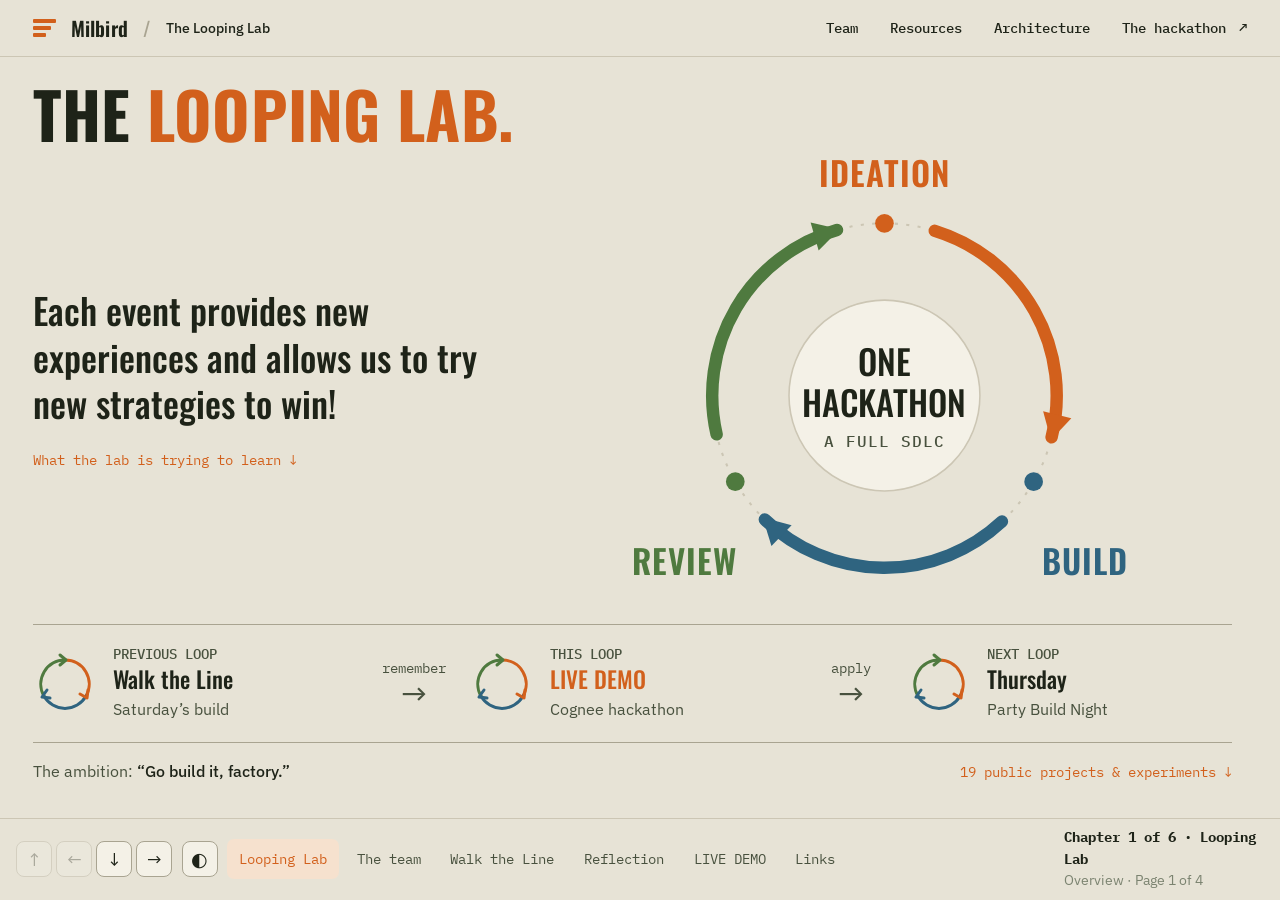
==== commit 6edb75f5: "Update Looping Lab cover message and layout" ====
--- a/presentation/index.html
+++ b/presentation/index.html
@@ -21,7 +21,7 @@
   <nav aria-label="Main navigation"><a href="#team">Team</a><a href="#links">Resources</a><a href="#today/architecture">Architecture</a><a class="event-link" href="https://luma.com/sep-21-cognee-aws" target="_blank" rel="noopener noreferrer">The hackathon <span aria-hidden="true">↗</span></a></nav>
 </header>
 <main id="main" tabindex="-1">
-<section id="story" class="lab-cover loop-cover deck-slide" data-chapter="story" data-page="overview" data-chapter-title="Looping Lab" data-title="The Looping Lab" aria-labelledby="hero-title"><div class="loop-cover-main"><div class="loop-intro"><p class="eyebrow">MILBIRD / MY HACKATHON FACTORY</p><h1 id="hero-title">The<br><em>Looping Lab.</em></h1><p class="loop-thesis">Every hackathon<br>teaches the next.</p><p class="loop-intent">One Cognee brain. A human-led team.<br>A better starting point.</p><a class="quiet-link" href="#story/goals">What the lab is trying to learn ↓</a></div><figure class="cycle-figure"><svg class="learning-cycle" viewBox="0 0 640 425" role="img" aria-labelledby="cycle-title cycle-desc"><title id="cycle-title">The three-stage hackathon loop</title><desc id="cycle-desc">A clockwise circle connects Ideation at the top, Build at the lower right, and Review at the lower left. Review returns to Ideation. The goal is to run this complete cycle at each hackathon.</desc><defs><marker id="loop-arrow-comms" viewBox="0 0 12 12" refX="9" refY="6" markerWidth="2.8" markerHeight="2.8" orient="auto"><path d="M 1 1 L 10 6 L 1 11 Z" class="fill-comms"/></marker><marker id="loop-arrow-water" viewBox="0 0 12 12" refX="9" refY="6" markerWidth="2.8" markerHeight="2.8" orient="auto"><path d="M 1 1 L 10 6 L 1 11 Z" class="fill-water"/></marker><marker id="loop-arrow-sewer" viewBox="0 0 12 12" refX="9" refY="6" markerWidth="2.8" markerHeight="2.8" orient="auto"><path d="M 1 1 L 10 6 L 1 11 Z" class="fill-sewer"/></marker></defs><circle cx="320" cy="228" r="166" class="cycle-track"/><path d="M 368.53 69.25 A 166 166 0 0 1 481.07 268.16" class="cycle-segment cycle-comms" marker-end="url(#loop-arrow-comms)"/><path d="M 433.21 349.40 A 166 166 0 0 1 204.69 347.41" class="cycle-segment cycle-water" marker-end="url(#loop-arrow-water)"/><path d="M 158.25 265.34 A 166 166 0 0 1 274.24 68.43" class="cycle-segment cycle-sewer" marker-end="url(#loop-arrow-sewer)"/><circle cx="320" cy="62" r="9" class="fill-comms"/><circle cx="463.76" cy="311" r="9" class="fill-water"/><circle cx="176.24" cy="311" r="9" class="fill-sewer"/><text x="320" y="27" text-anchor="middle" class="cycle-stage fill-comms">IDEATION</text><text x="513" y="401" text-anchor="middle" class="cycle-stage fill-water">BUILD</text><text x="127" y="401" text-anchor="middle" class="cycle-stage fill-sewer">REVIEW</text><circle cx="320" cy="228" r="92" class="cycle-center"/><text x="320" y="209" text-anchor="middle" class="cycle-core">ONE</text><text x="320" y="249" text-anchor="middle" class="cycle-core">HACKATHON</text><text x="320" y="278" text-anchor="middle" class="cycle-caption">A FULL SDLC</text></svg></figure></div><div class="event-loop-rail" aria-label="The loop repeats across hackathons"><a class="event-loop" href="#walk-the-line"><svg viewBox="0 0 64 64" aria-hidden="true" class="event-cycle"><path d="M32 8 A24 24 0 0 1 53 44" class="mini-comms"/><path d="M53 44 A24 24 0 0 1 11 44" class="mini-water"/><path d="M11 44 A24 24 0 0 1 32 8" class="mini-sewer"/><path d="m47 42 7 4 1-8" class="mini-comms"/><path d="m14 38-5 7 8 1" class="mini-water"/><path d="m27 3 6 5-6 5" class="mini-sewer"/></svg><span><small>PREVIOUS LOOP</small><strong>Walk the Line</strong><span>Saturday’s build</span></span></a><span class="learning-handoff"><span>remember</span><b aria-hidden="true">→</b></span><a class="event-loop current-loop" href="#today"><svg viewBox="0 0 64 64" aria-hidden="true" class="event-cycle"><path d="M32 8 A24 24 0 0 1 53 44" class="mini-comms"/><path d="M53 44 A24 24 0 0 1 11 44" class="mini-water"/><path d="M11 44 A24 24 0 0 1 32 8" class="mini-sewer"/><path d="m47 42 7 4 1-8" class="mini-comms"/><path d="m14 38-5 7 8 1" class="mini-water"/><path d="m27 3 6 5-6 5" class="mini-sewer"/></svg><span><small>THIS LOOP</small><strong>LIVE DEMO</strong><span>Cognee hackathon</span></span></a><span class="learning-handoff"><span>apply</span><b aria-hidden="true">→</b></span><div class="event-loop next-loop"><svg viewBox="0 0 64 64" aria-hidden="true" class="event-cycle"><path d="M32 8 A24 24 0 0 1 53 44" class="mini-comms"/><path d="M53 44 A24 24 0 0 1 11 44" class="mini-water"/><path d="M11 44 A24 24 0 0 1 32 8" class="mini-sewer"/><path d="m47 42 7 4 1-8" class="mini-comms"/><path d="m14 38-5 7 8 1" class="mini-water"/><path d="m27 3 6 5-6 5" class="mini-sewer"/></svg><span><small>NEXT LOOP</small><strong>Thursday</strong><span>Party Build Night</span></span></div></div><div class="loop-bottom"><p class="loop-ambition">The ambition: <strong>“Go build it, factory.”</strong></p><a class="quiet-link" href="#story/hackathons">19 public projects &amp; experiments ↓</a></div></section>
+<section id="story" class="lab-cover loop-cover deck-slide" data-chapter="story" data-page="overview" data-chapter-title="Looping Lab" data-title="The Looping Lab" aria-labelledby="hero-title"><h1 id="hero-title">The <em>Looping Lab.</em></h1><div class="loop-cover-main"><div class="loop-intro"><p class="loop-thesis">Each event provides new experiences and allows us to try new strategies to win!</p><a class="quiet-link" href="#story/goals">What the lab is trying to learn ↓</a></div><figure class="cycle-figure"><svg class="learning-cycle" viewBox="0 0 640 425" role="img" aria-labelledby="cycle-title cycle-desc"><title id="cycle-title">The three-stage hackathon loop</title><desc id="cycle-desc">A clockwise circle connects Ideation at the top, Build at the lower right, and Review at the lower left. Review returns to Ideation. The goal is to run this complete cycle at each hackathon.</desc><defs><marker id="loop-arrow-comms" viewBox="0 0 12 12" refX="9" refY="6" markerWidth="2.8" markerHeight="2.8" orient="auto"><path d="M 1 1 L 10 6 L 1 11 Z" class="fill-comms"/></marker><marker id="loop-arrow-water" viewBox="0 0 12 12" refX="9" refY="6" markerWidth="2.8" markerHeight="2.8" orient="auto"><path d="M 1 1 L 10 6 L 1 11 Z" class="fill-water"/></marker><marker id="loop-arrow-sewer" viewBox="0 0 12 12" refX="9" refY="6" markerWidth="2.8" markerHeight="2.8" orient="auto"><path d="M 1 1 L 10 6 L 1 11 Z" class="fill-sewer"/></marker></defs><circle cx="320" cy="228" r="166" class="cycle-track"/><path d="M 368.53 69.25 A 166 166 0 0 1 481.07 268.16" class="cycle-segment cycle-comms" marker-end="url(#loop-arrow-comms)"/><path d="M 433.21 349.40 A 166 166 0 0 1 204.69 347.41" class="cycle-segment cycle-water" marker-end="url(#loop-arrow-water)"/><path d="M 158.25 265.34 A 166 166 0 0 1 274.24 68.43" class="cycle-segment cycle-sewer" marker-end="url(#loop-arrow-sewer)"/><circle cx="320" cy="62" r="9" class="fill-comms"/><circle cx="463.76" cy="311" r="9" class="fill-water"/><circle cx="176.24" cy="311" r="9" class="fill-sewer"/><text x="320" y="27" text-anchor="middle" class="cycle-stage fill-comms">IDEATION</text><text x="513" y="401" text-anchor="middle" class="cycle-stage fill-water">BUILD</text><text x="127" y="401" text-anchor="middle" class="cycle-stage fill-sewer">REVIEW</text><circle cx="320" cy="228" r="92" class="cycle-center"/><text x="320" y="209" text-anchor="middle" class="cycle-core">ONE</text><text x="320" y="249" text-anchor="middle" class="cycle-core">HACKATHON</text><text x="320" y="278" text-anchor="middle" class="cycle-caption">A FULL SDLC</text></svg></figure></div><div class="event-loop-rail" aria-label="The loop repeats across hackathons"><a class="event-loop" href="#walk-the-line"><svg viewBox="0 0 64 64" aria-hidden="true" class="event-cycle"><path d="M32 8 A24 24 0 0 1 53 44" class="mini-comms"/><path d="M53 44 A24 24 0 0 1 11 44" class="mini-water"/><path d="M11 44 A24 24 0 0 1 32 8" class="mini-sewer"/><path d="m47 42 7 4 1-8" class="mini-comms"/><path d="m14 38-5 7 8 1" class="mini-water"/><path d="m27 3 6 5-6 5" class="mini-sewer"/></svg><span><small>PREVIOUS LOOP</small><strong>Walk the Line</strong><span>Saturday’s build</span></span></a><span class="learning-handoff"><span>remember</span><b aria-hidden="true">→</b></span><a class="event-loop current-loop" href="#today"><svg viewBox="0 0 64 64" aria-hidden="true" class="event-cycle"><path d="M32 8 A24 24 0 0 1 53 44" class="mini-comms"/><path d="M53 44 A24 24 0 0 1 11 44" class="mini-water"/><path d="M11 44 A24 24 0 0 1 32 8" class="mini-sewer"/><path d="m47 42 7 4 1-8" class="mini-comms"/><path d="m14 38-5 7 8 1" class="mini-water"/><path d="m27 3 6 5-6 5" class="mini-sewer"/></svg><span><small>THIS LOOP</small><strong>LIVE DEMO</strong><span>Cognee hackathon</span></span></a><span class="learning-handoff"><span>apply</span><b aria-hidden="true">→</b></span><div class="event-loop next-loop"><svg viewBox="0 0 64 64" aria-hidden="true" class="event-cycle"><path d="M32 8 A24 24 0 0 1 53 44" class="mini-comms"/><path d="M53 44 A24 24 0 0 1 11 44" class="mini-water"/><path d="M11 44 A24 24 0 0 1 32 8" class="mini-sewer"/><path d="m47 42 7 4 1-8" class="mini-comms"/><path d="m14 38-5 7 8 1" class="mini-water"/><path d="m27 3 6 5-6 5" class="mini-sewer"/></svg><span><small>NEXT LOOP</small><strong>Thursday</strong><span>Party Build Night</span></span></div></div><div class="loop-bottom"><p class="loop-ambition">The ambition: <strong>“Go build it, factory.”</strong></p><a class="quiet-link" href="#story/hackathons">19 public projects &amp; experiments ↓</a></div></section>
 <section id="story-goals" class="detail-slide deck-slide" data-chapter="story" data-page="goals" data-chapter-title="Looping Lab" data-title="The goals of the Looping Lab." aria-labelledby="story-goals-title"><div class="section-heading"><div><p class="eyebrow">LOOPING LAB / GOALS &amp; EXPERIMENTS</p><h2 id="story-goals-title">Every hackathon tests the factory.</h2></div><p>The event is the workload. The reusable result is what we learn about building with agents.</p></div><div class="arc"><article class="ac" style="--ac:var(--comms)"><span class="an">RUN THE FULL SDLC</span><h3>Ideate. Build. Review.</h3><p>Make an idea runnable, check the result, then use the review to change the next preparation.</p></article><article class="ac" style="--ac:var(--water)"><span class="an">ARRIVE READY</span><h3>Go build it, factory.</h3><p>Have the laptop, tools, templates and memory ready, so the first decision can be what to build.</p></article><article class="ac" style="--ac:var(--sewer)"><span class="an">COMPOUND THE LEARNING</span><h3>One event—or many.</h3><p>The Participant role can span multiple hackathons. Keep each event’s evidence distinct inside the same cumulative brain.</p></article></div><ol class="factory-flow"><li><span>EXPERIMENT</span><strong>State a hypothesis</strong></li><li><span>CHANGE</span><strong>Try one approach</strong></li><li><span>EVIDENCE</span><strong>Check what happened</strong></li><li><span>NEXT LOOP</span><strong>Change the next preparation</strong></li></ol><p class="detail-takeaway">Speed, quality, repeatability and better competition outcomes are goals. The evidence tells us whether a particular experiment helped.</p><a class="quiet-link" href="#story/hackathons">Explore the project history ↓</a></section><section id="story-context" class="detail-slide deck-slide" data-chapter="story" data-page="context" data-chapter-title="Looping Lab" data-title="Make the factory faster with every loop." aria-labelledby="story-context-title"><div class="section-heading"><div><p class="eyebrow">LOOPING LAB / THE FULL SDLC</p><h2 id="story-context-title">Make the factory faster with every loop.</h2></div><p>Hackathon Prep is the repository name. Looping Lab is the learning system: one cumulative brain, a reusable setup, and a complete build-and-review cycle.</p></div><div class="arc"><article class="ac" style="--ac:var(--comms)"><span class="an">DEFINE & DESIGN</span><h3>Ideate</h3><p>Choose the problem, expected behavior, acceptance checks, and the smallest useful solution.</p><span class="built">Beginning</span></article><article class="ac" style="--ac:var(--water)"><span class="an">IMPLEMENT & VERIFY</span><h3>Build</h3><p>Turn the idea into software, run checks, prepare the demo, and preserve execution evidence.</p><span class="built">Middle</span></article><article class="ac" style="--ac:var(--sewer)"><span class="an">EVALUATE & IMPROVE</span><h3>Review</h3><p>Compare the result with the goal. Keep corrections and reusable lessons for the next event.</p><span class="built">End → next beginning</span></article></div><p class="detail-takeaway">Measure time to first runnable build, time to a verified answer, and how much useful work is reused. Measurements are still to be collected.</p></section>
 <section id="story-hackathons" class="detail-slide deck-slide history-slide" data-chapter="story" data-page="hackathons" data-chapter-title="Looping Lab" data-title="Many hackathons. One learning lab." aria-labelledby="history-title"><div class="section-heading"><div><p class="eyebrow">LOOPING LAB / EXPERIMENTS OVER TIME</p><h2 id="history-title">Many hackathons.<br>One learning lab.</h2></div><p>Each event is another chance to ideate, build, and review. Browse the projects from my Milbird carousel, then follow Saturday’s loop into today’s.</p></div><div class="history-counts"><div><strong>19</strong><span>public portfolio entries</span></div><div><strong>14</strong><span>events with structured outcomes</span></div><div><strong>17</strong><span>event learning records</span></div></div><p class="history-count-note">Overlapping snapshots of projects and experiments—not an additive attendance total. The broader history continues to grow.</p><div class="portfolio-carousel" data-native-keys tabindex="0" role="region" aria-label="Hackathon project carousel"><div class="portfolio-controls"><span id="portfolio-position" aria-live="polite">1 / 19</span><div><button type="button" id="portfolio-previous" aria-label="Previous hackathon project">←</button><button type="button" id="portfolio-next" aria-label="Next hackathon project">→</button></div></div><div class="portfolio-track"><article class="portfolio-card" data-index="0"><div class="portfolio-cover"><img src="https://milbird.com/ledger/event-data-ai.jpg" alt="" loading="lazy" width="600" height="400"></div><div class="portfolio-copy"><div class="portfolio-meta"><time datetime="2026-09-11">2026-09-11</time><span>Attended</span></div><h3>Data &amp; AI Hackathon</h3><p>Data &amp; AI Hackathon: Real job. Real AI. Real scale.</p><div class="portfolio-links"><a href="https://luma.com/qisv9xmg" target="_blank" rel="noopener noreferrer">About the event ↗</a></div></div></article><article class="portfolio-card" data-index="1"><div class="portfolio-cover"><img src="https://milbird.com/ledger/event-better-days.jpg" alt="" loading="lazy" width="600" height="400"></div><div class="portfolio-copy"><div class="portfolio-meta"><time datetime="2026-08-28">2026-08-28</time><span>1st place</span></div><h3>Read to Play</h3><p>Better Days: A Hackathon — San Francisco</p><div class="portfolio-links"><a href="https://github.com/Patcast/clickhouse_hackathon" target="_blank" rel="noopener noreferrer">Explore the project ↗</a></div></div></article><article class="portfolio-card" data-index="2"><div class="portfolio-cover"><img src="https://milbird.com/ledger/event-sia.jpg" alt="" loading="lazy" width="600" height="400"></div><div class="portfolio-copy"><div class="portfolio-meta"><time datetime="2026-08-25">2026-08-25</time><span>Experiment</span></div><h3>Enid Certificate Agent</h3><p>Frontier Build Night: Self-Improving Agents</p><div class="portfolio-links"><a href="https://github.com/jymiller/hack-sia" target="_blank" rel="noopener noreferrer">Explore the project ↗</a><a href="https://www.youtube.com/watch?v=TATwwNfjNfA" target="_blank" rel="noopener noreferrer">Demo ↗</a></div></div></article><article class="portfolio-card" data-index="3"><div class="portfolio-cover"><img src="https://milbird.com/ledger/great-questions.jpg" alt="" loading="lazy" width="600" height="400"></div><div class="portfolio-copy"><div class="portfolio-meta"><time datetime="2026-08-19">2026-08-19</time><span>Build</span></div><h3>Great Questions AI</h3><p>Agent Memory Hack Night</p><div class="portfolio-links"><a href="https://github.com/jymiller/hack-elastic-mastra" target="_blank" rel="noopener noreferrer">Explore the project ↗</a><a href="https://youtu.be/mRkD1FRksxg" target="_blank" rel="noopener noreferrer">Demo ↗</a></div></div></article><article class="portfolio-card" data-index="4"><div class="portfolio-cover"><img src="https://milbird.com/ledger/event-agent-harness.jpg" alt="" loading="lazy" width="600" height="400"></div><div class="portfolio-copy"><div class="portfolio-meta"><time datetime="2026-08-18">2026-08-18</time><span>2nd place</span></div><h3>Podcast Research Agent</h3><p>The Agent Harness Workshop</p><div class="portfolio-links"><a href="https://github.com/jymiller/hack-truefoundry" target="_blank" rel="noopener noreferrer">Explore the project ↗</a></div></div></article><article class="portfolio-card" data-index="5"><div class="portfolio-cover"><img src="https://milbird.com/ledger/event-terac.jpg" alt="" loading="lazy" width="600" height="400"></div><div class="portfolio-copy"><div class="portfolio-meta"><time datetime="2026-08-15">2026-08-15</time><span>Experiment</span></div><h3>Second Reading</h3><p>Zero-Human Company Hackathon</p><div class="portfolio-links"><a href="https://github.com/jymiller/hack-terac" target="_blank" rel="noopener noreferrer">Explore the project ↗</a></div></div></article><article class="portfolio-card" data-index="6"><div class="portfolio-cover"><img src="https://milbird.com/ledger/event-relay.jpg" alt="" loading="lazy" width="600" height="400"></div><div class="portfolio-copy"><div class="portfolio-meta"><time datetime="2026-08-13">2026-08-13</time><span>Build</span></div><h3>Enid Mandate Relay</h3><p>Persistent Context Sprint — MongoDB .local Build Fest</p><div class="portfolio-links"><a href="https://github.com/jymiller/enid-mandate-relay" target="_blank" rel="noopener noreferrer">Explore the project ↗</a><a href="https://youtu.be/hqXhRymcpS4" target="_blank" rel="noopener noreferrer">Demo ↗</a></div></div></article><article class="portfolio-card" data-index="7"><div class="portfolio-cover"><div class="portfolio-type-cover" aria-hidden="true">Deal Witness: DataHub</div></div><div class="portfolio-copy"><div class="portfolio-meta"><time datetime="2026-08-10">2026-08-10</time><span>Not submitted for judging</span></div><h3>Deal Witness: DataHub</h3><p>Build with DataHub: The Agent Hackathon</p><div class="portfolio-links"><a href="https://datahub.devpost.com/" target="_blank" rel="noopener noreferrer">About the event ↗</a></div></div></article><article class="portfolio-card" data-index="8"><div class="portfolio-cover"><img src="https://milbird.com/ledger/deal-witness.jpg" alt="" loading="lazy" width="600" height="400"></div><div class="portfolio-copy"><div class="portfolio-meta"><time datetime="2026-08-07">2026-08-07</time><span>Build</span></div><h3>Deal Witness</h3><p>Snowflake × Beta Fund — Agent &amp; Token Economy</p><div class="portfolio-links"><a href="https://github.com/jymiller/deal-witness" target="_blank" rel="noopener noreferrer">Explore the project ↗</a></div></div></article><article class="portfolio-card" data-index="9"><div class="portfolio-cover"><img src="https://milbird.com/ledger/asset-watcher.jpg" alt="" loading="lazy" width="600" height="400"></div><div class="portfolio-copy"><div class="portfolio-meta"><time datetime="2026-08-03">2026-08-03</time><span>Build</span></div><h3>Asset Watcher</h3><p>Memory Meets Motion: Hackathon</p><div class="portfolio-links"><a href="https://github.com/jymiller/hack-memory-motion" target="_blank" rel="noopener noreferrer">Explore the project ↗</a><a href="https://www.youtube.com/watch?v=QRdyvOMdL2g" target="_blank" rel="noopener noreferrer">Demo ↗</a></div></div></article><article class="portfolio-card" data-index="10"><div class="portfolio-cover"><img src="https://milbird.com/ledger/event-fogbridges.jpg" alt="" loading="lazy" width="600" height="400"></div><div class="portfolio-copy"><div class="portfolio-meta"><time datetime="2026-08-02">2026-08-02</time><span>Build</span></div><h3>Fog Bridges</h3><p>Outside LLMs III — Music &amp; AI Buildathon</p><div class="portfolio-links"><a href="https://github.com/jymiller/outside-llms" target="_blank" rel="noopener noreferrer">Explore the project ↗</a><a href="https://youtu.be/E147bhNWQyw" target="_blank" rel="noopener noreferrer">Demo ↗</a></div></div></article><article class="portfolio-card" data-index="11"><div class="portfolio-cover"><img src="https://milbird.com/ledger/material-witness.jpg" alt="" loading="lazy" width="600" height="400"></div><div class="portfolio-copy"><div class="portfolio-meta"><time datetime="2026-07-30">2026-07-30</time><span>Not submitted for judging</span></div><h3>Material Witness</h3><p>Hack the Video Agent Context Graph</p><div class="portfolio-links"><a href="https://github.com/jymiller/hack-video" target="_blank" rel="noopener noreferrer">Explore the project ↗</a></div></div></article><article class="portfolio-card" data-index="12"><div class="portfolio-cover"><img src="https://milbird.com/ledger/covenant-watch.png" alt="" loading="lazy" width="600" height="400"></div><div class="portfolio-copy"><div class="portfolio-meta"><time datetime="2026-07-26">2026-07-26</time><span>3rd place</span></div><h3>Covenant Watch</h3><p>CrewAI Studio Hackathon</p><div class="portfolio-links"><a href="https://github.com/jymiller/covenant-watch" target="_blank" rel="noopener noreferrer">Explore the project ↗</a><a href="https://www.youtube.com/watch?v=GMZ66d153QY" target="_blank" rel="noopener noreferrer">Demo ↗</a></div></div></article><article class="portfolio-card" data-index="13"><div class="portfolio-cover"><img src="https://milbird.com/ledger/mind-games.png" alt="" loading="lazy" width="600" height="400"></div><div class="portfolio-copy"><div class="portfolio-meta"><time datetime="2026-07-25">2026-07-25</time><span>Build</span></div><h3>Deal Memory</h3><p>Mind Games AI Hackathon</p><div class="portfolio-links"><a href="https://github.com/jymiller/mind-games" target="_blank" rel="noopener noreferrer">Explore the project ↗</a></div></div></article><article class="portfolio-card" data-index="14"><div class="portfolio-cover"><img src="https://milbird.com/ledger/hack-you.png" alt="" loading="lazy" width="600" height="400"></div><div class="portfolio-copy"><div class="portfolio-meta"><time datetime="2026-07-24">2026-07-24</time><span>3rd place</span></div><h3>Covenant Sentinel</h3><p>You.com Agentic Hackathon</p><div class="portfolio-links"><a href="https://github.com/jymiller/hack-you" target="_blank" rel="noopener noreferrer">Explore the project ↗</a></div></div></article><article class="portfolio-card" data-index="15"><div class="portfolio-cover"><img src="https://milbird.com/ledger/wet-ink.png" alt="" loading="lazy" width="600" height="400"></div><div class="portfolio-copy"><div class="portfolio-meta"><time datetime="2026-07-21">2026-07-21</time><span>1st place</span></div><h3>Wet Ink</h3><p>Last Mile Agent Hackathon</p><div class="portfolio-links"><a href="https://github.com/jymiller/wet-ink" target="_blank" rel="noopener noreferrer">Explore the project ↗</a></div></div></article><article class="portfolio-card" data-index="16"><div class="portfolio-cover"><img src="https://milbird.com/ledger/cold-open.png" alt="" loading="lazy" width="600" height="400"></div><div class="portfolio-copy"><div class="portfolio-meta"><time datetime="2026-07-17">2026-07-17</time><span>Not submitted for judging</span></div><h3>Cold Open</h3><p>Loop Engineering Hackathon</p><div class="portfolio-links"><a href="https://github.com/jymiller/cold-open" target="_blank" rel="noopener noreferrer">Explore the project ↗</a><a href="https://www.youtube.com/watch?v=RyuWErIZMGw" target="_blank" rel="noopener noreferrer">Demo ↗</a></div></div></article><article class="portfolio-card" data-index="17"><div class="portfolio-cover"><img src="https://milbird.com/ledger/nightbridges.png" alt="" loading="lazy" width="600" height="400"></div><div class="portfolio-copy"><div class="portfolio-meta"><time datetime="2026-04-04">2026-04-04</time><span>Build</span></div><h3>Nightbridges</h3><p>Who Is the Agent Master?</p><div class="portfolio-links"><a href="https://github.com/jymiller/nightbridges" target="_blank" rel="noopener noreferrer">Explore the project ↗</a></div></div></article><article class="portfolio-card" data-index="18"><div class="portfolio-cover"><div class="portfolio-type-cover" aria-hidden="true">Timesheet Reconciliation</div></div><div class="portfolio-copy"><div class="portfolio-meta"><time datetime="2026-02-27">2026-02-27</time><span>Build</span></div><h3>Timesheet Reconciliation</h3><p>Llama Lounge Agentic Hackathon</p><div class="portfolio-links"><a href="https://github.com/jymiller/llama-hack" target="_blank" rel="noopener noreferrer">Explore the project ↗</a></div></div></article></div><p class="portfolio-help">Scroll the shelf, or use ← → while the carousel is selected.</p></div><div class="event-foot"><span>Milbird portfolio · 19 entries through September 11 · Saturday and today follow in this deck.</span><a class="quiet-link" href="https://milbird.com/hackathons/" target="_blank" rel="noopener noreferrer">Open full carousel ↗</a></div></section>
 <section id="team" class="detail-slide deck-slide team-scene-slide" data-chapter="team" data-page="overview" data-chapter-title="The team" data-title="The team at work." aria-labelledby="team-title">
@@ -78,8 +78,9 @@
 <section id="sponsor-findings" class="detail-slide deck-slide" data-chapter="reflection" data-page="sponsor-findings" data-chapter-title="Reflection" data-title="What we learn for sponsors." aria-labelledby="sponsor-findings-title"><div class="section-heading"><div><p class="eyebrow">SPONSOR LEARNING / THE QUESTIONS</p><h2 id="sponsor-findings-title">Capture the experience while we are there.</h2></div><p>Learn from attendees during the hackathon, then turn the evidence into useful feedback for sponsors.</p></div><div class="arc"><article class="ac" style="--ac:var(--comms)"><span class="an">ATTENDEE EXPERIENCE</span><h3>How did the event feel?</h3><p>What helped people get started, and what information did they need?</p></article><article class="ac" style="--ac:var(--water)"><span class="an">PRODUCT USE</span><h3>Where did the technology help?</h3><p>Ask builders to show a concrete use and explain its contribution.</p></article><article class="ac" style="--ac:var(--sewer)"><span class="an">SUPPORT &amp; FRICTION</span><h3>What would make building easier?</h3><p>Understand the steps, pauses and support needs behind a builder’s experience.</p></article></div><p class="detail-takeaway">Capture → review the evidence → share useful findings → check what improves at the next event.</p><a class="quiet-link" href="#reflection/sponsor-method">How we capture and share it ↓</a></section>
 <section id="sponsor-method" class="detail-slide deck-slide" data-chapter="reflection" data-page="sponsor-method" data-chapter-title="Reflection" data-title="Listen during the event. Improve the next one." aria-labelledby="sponsor-method-title"><div class="section-heading"><div><p class="eyebrow">THE LOOPING LAB / EVENT FEEDBACK</p><h2 id="sponsor-method-title">Listen while the experience is fresh.</h2></div><p>Gather attendee experience alongside the build, so the learning can help both participants and sponsors.</p></div><ol class="factory-flow"><li><span>01 / CAPTURE</span><strong>Ask what helped, confused or blocked</strong></li><li><span>02 / QUALIFY</span><strong>Keep the source, context and uncertainty</strong></li><li><span>03 / SHARE</span><strong>Return useful findings to sponsors</strong></li><li><span>04 / IMPROVE</span><strong>Try a change and check the next event</strong></li></ol><div class="rec"><div class="rh">A record that can improve over time</div><div class="rf"><span class="k">Observed</span><span class="v">What the attendee said or what we saw, with event and date.</span></div><div class="rf"><span class="k">Proposed</span><span class="v">What might help, and who should act on it.</span></div><div class="rf"><span class="k">Reviewed</span><span class="v">What changed, what happened, and what belongs in shared memory.</span></div></div></section>
 <!-- EVENT-READOUT:today:START -->
-<section id="today" class="detail-slide deck-slide focus-demo-cover" data-chapter="today" data-page="overview" data-chapter-title="LIVE DEMO" data-title="A remembered lesson. A smaller next step." aria-labelledby="today-title"><div class="walk-heading"><a class="walk-loop" href="#story" aria-label="Back to the Looping Lab"><svg viewBox="0 0 64 64" aria-hidden="true" class="event-cycle"><path d="M32 8 A24 24 0 0 1 53 44" class="mini-comms"/><path d="M53 44 A24 24 0 0 1 11 44" class="mini-water"/><path d="M11 44 A24 24 0 0 1 32 8" class="mini-sewer"/><path d="m47 42 7 4 1-8" class="mini-comms"/><path d="m14 38-5 7 8 1" class="mini-water"/><path d="m27 3 6 5-6 5" class="mini-sewer"/></svg><span>APPLY<br>THE LEARNING</span></a><p class="eyebrow">LIVE DEMO / MEMORY INTO ACTION</p></div><div class="focus-demo-main"><div class="focus-demo-copy"><h2 id="today-title">A remembered lesson.<br><em>A smaller next step.</em></h2><p>Turn a big idea into one small thing you can finish.</p><a class="button primary" href="https://milbird-three-layers-sep26.john821249.chatgpt.site/scope-goblin/" rel="noopener">Play Focus Owl ↗</a></div><figure class="focus-demo-character focus-demo-screenshot"><a href="https://milbird-three-layers-sep26.john821249.chatgpt.site/scope-goblin/" rel="noopener" aria-label="Play the Focus Owl game shown in this screenshot"><img src="assets/focus-owl-screenshot.png" width="640" height="540" alt="Actual Focus Owl game: a large pizza-platform idea becomes one dinner-picker button, with a done check and features parked for later"></a><figcaption>THE WORKING GAME / PIZZA EXAMPLE</figcaption></figure></div><div class="visual-foot"><span>A saved method, made playable.</span><a class="quiet-link" href="#today/system">How the lesson shapes the game ↓</a></div></section>
-<section id="today-system" class="detail-slide event-readout deck-slide " data-template="event-readout-v1" data-template-part="system" data-chapter="today" data-page="system" data-chapter-title="LIVE DEMO" data-title="A remembered method becomes a product choice." aria-labelledby="today-system-title"><div class="section-heading"><div><p class="eyebrow">LIVE DEMO / THE SYSTEM</p><h2 id="today-system-title">A remembered method becomes a product choice.</h2></div><p>The saved method requires one actor, one problem, one outcome, and an observable check. It shapes every Focus Owl answer.</p></div><ol class="factory-flow"><li><span>01</span><strong>Enter an oversized pitch</strong></li><li><span>02</span><strong>Apply the saved method</strong></li><li><span>03</span><strong>Return one tiny action</strong></li><li><span>04</span><strong>Check the result</strong></li></ol><p class="detail-takeaway">The game uses deterministic rules and a curated saved lesson. The browser edition runs locally in the viewer’s browser; the original runs in an ordinary Docker container.</p></section><section id="today-evidence" class="detail-slide event-readout deck-slide " data-template="event-readout-v1" data-template-part="evidence" data-chapter="today" data-page="evidence" data-chapter-title="LIVE DEMO" data-title="What actually works today." aria-labelledby="today-evidence-title"><div class="section-heading"><div><p class="eyebrow">LIVE DEMO / EVIDENCE</p><h2 id="today-evidence-title">What actually works today.</h2></div><p>Participant built and exercised the game; Participant, Sponsor and Assess Hackathon verified their dedicated Hackathon Brain connection.</p></div><div class="arc"><article class="ac" style="--ac:var(--comms)"><span class="an">01</span><h3>Hackathon Brain</h3><p>The shared foundation and four role definitions are indexed. Each role retrieved its own definition with the dedicated key.</p></article><article class="ac" style="--ac:var(--water)"><span class="an">02</span><h3>Focus Owl</h3><p>Pizza and pet ideas produce a playful focus response, a topic-specific action, an observable check and a copyable plan.</p></article><article class="ac" style="--ac:var(--sewer)"><span class="an">03</span><h3>Observed checks</h3><p>Participant checked the local Docker runtime, source provenance, browser interactions and narrow-screen layout.</p></article></div><p class="detail-takeaway">These are implementation and preparer checks. Audience feedback and improved future outcomes have not been measured. The game does not make live model or Cognee calls.</p></section><section id="today-demo" class="detail-slide event-readout deck-slide " data-template="event-readout-v1" data-template-part="demo" data-chapter="today" data-page="demo" data-chapter-title="LIVE DEMO" data-title="Play the thing we built." aria-labelledby="today-demo-title"><div class="section-heading"><div><p class="eyebrow">LIVE DEMO / LIVE DEMO</p><h2 id="today-demo-title">Play the thing we built.</h2></div><p>Give Focus Owl an overambitious idea and inspect the smaller plan it returns.</p></div><div class="demo-doors"><article><span class="an">Public browser edition</span><p>Same deterministic game, available to anyone with this link.</p><a class="button secondary" href="https://milbird-three-layers-sep26.john821249.chatgpt.site/scope-goblin/">Play Focus Owl ↗</a></article><article><span class="an">Local Docker edition</span><p>The running container on John’s presenting laptop.</p><a class="button secondary" href="http://127.0.0.1:8793/" target="_blank" rel="noopener noreferrer">Open local Docker demo ↗</a></article></div><p class="detail-takeaway">A saved Brain method informs both versions. Neither version sends pitches to a model or writes them into Cognee.</p></section>
+<section id="today" class="detail-slide deck-slide focus-demo-cover" data-chapter="today" data-page="overview" data-chapter-title="LIVE DEMO" data-title="Past experience. Better decisions." aria-labelledby="today-title"><div class="walk-heading"><a class="walk-loop" href="#story" aria-label="Back to the Looping Lab"><svg viewBox="0 0 64 64" aria-hidden="true" class="event-cycle"><path d="M32 8 A24 24 0 0 1 53 44" class="mini-comms"/><path d="M53 44 A24 24 0 0 1 11 44" class="mini-water"/><path d="M11 44 A24 24 0 0 1 32 8" class="mini-sewer"/><path d="m47 42 7 4 1-8" class="mini-comms"/><path d="m14 38-5 7 8 1" class="mini-water"/><path d="m27 3 6 5-6 5" class="mini-sewer"/></svg><span>APPLY<br>THE LEARNING</span></a><p class="eyebrow">LIVE DEMO / MEMORY INTO ACTION</p></div><div class="focus-demo-main"><div class="focus-demo-copy"><h2 id="today-title">Past experience.<br><em>Better decisions.</em></h2><p>Wise Owl, your hackathon advisor. Know what we tried. Choose what to try next.</p><a class="button primary" href="https://milbird-three-layers-sep26.john821249.chatgpt.site/scope-goblin/" rel="noopener">Ask Wise Owl ↗</a></div><figure class="focus-demo-character focus-demo-screenshot"><a href="https://milbird-three-layers-sep26.john821249.chatgpt.site/scope-goblin/" rel="noopener" aria-label="Open the Wise Owl hackathon advisor"><img src="assets/wise-owl-screenshot.png" width="640" height="540" alt="Wise Owl hackathon advisor showing a question and a source-qualified review of past results"></a><figcaption>EXAMPLE / AFTER ASKING WISE OWL</figcaption></figure></div><div class="visual-foot"><span>Remember what happened. Decide what to try.</span><a class="quiet-link" href="#today/system">How the advisor uses experience ↓</a></div></section>
+<section id="today-brain" class="detail-slide deck-slide brain-search-slide" data-chapter="today" data-page="brain" data-chapter-title="LIVE DEMO" data-title="Searching the Hackathon Brain." aria-labelledby="today-brain-title"><div class="section-heading"><div><p class="eyebrow">WISE OWL / THE KNOWLEDGE BEHIND THE ADVISOR</p><h2 id="today-brain-title">Searching the Hackathon Brain.</h2></div><p>Searching saved hackathon experience for best practices.</p></div><figure class="brain-search-evidence"><a href="assets/owl-best-practices.png" aria-label="Open the original Cognee search screenshot at full size"><img src="assets/owl-best-practices.png" alt="John’s Cognee screenshot: hackathon machine workspace, hackathon-prep dataset, connected knowledge graph and best practice query result" width="3094" height="2002"></a><figcaption>John’s captured Cognee search · “best practice?” · <a href="assets/owl-best-practices.png">Open the full-size screenshot ↗</a></figcaption></figure><p class="detail-takeaway">A captured search, not a live view. The browser advisor currently uses curated saved excerpts.</p></section>
+<section id="today-system" class="detail-slide event-readout deck-slide " data-template="event-readout-v1" data-template-part="system" data-chapter="today" data-page="system" data-chapter-title="LIVE DEMO" data-title="Use the past to decide what to try next." aria-labelledby="today-system-title"><div class="section-heading"><div><p class="eyebrow">LIVE DEMO / THE SYSTEM</p><h2 id="today-system-title">Use the past to decide what to try next.</h2></div><p>Wise Owl starts with your question, then surfaces relevant saved experience. Focus is one theme among several.</p></div><ol class="factory-flow"><li><span>01</span><strong>Ask about a hackathon decision</strong></li><li><span>02</span><strong>Inspect the relevant lesson and its source</strong></li><li><span>03</span><strong>Choose what to reuse—or challenge</strong></li><li><span>04</span><strong>Define an experiment and check the result</strong></li></ol><p class="detail-takeaway">The browser prototype uses curated local records and deterministic matching. It distinguishes a saved method, an observation and an untested proposal. It makes no live model or Cognee calls.</p></section><section id="today-evidence" class="detail-slide event-readout deck-slide " data-template="event-readout-v1" data-template-part="evidence" data-chapter="today" data-page="evidence" data-chapter-title="LIVE DEMO" data-title="What actually works today." aria-labelledby="today-evidence-title"><div class="section-heading"><div><p class="eyebrow">LIVE DEMO / EVIDENCE</p><h2 id="today-evidence-title">What actually works today.</h2></div><p>The advisor is built on curated lessons. The broader Codex team uses the dedicated Hackathon Brain.</p></div><div class="arc"><article class="ac" style="--ac:var(--comms)"><span class="an">01</span><h3>Hackathon Brain</h3><p>The shared foundation and four role definitions are indexed. Each role retrieved its own definition with the dedicated key.</p></article><article class="ac" style="--ac:var(--water)"><span class="an">02</span><h3>Wise Owl</h3><p>Responses identify the available evidence, its limits, and a proposed next experiment. Missing outcomes remain unknown.</p></article><article class="ac" style="--ac:var(--sewer)"><span class="an">03</span><h3>Verify before claiming</h3><p>Check the question, the retrieved lesson and the proposed test. A suggestion is not a measured outcome.</p></article></div><p class="detail-takeaway">The advisor is a browser prototype using saved records. It is not a live search of the full Cognee brain, and no improvement in hackathon outcomes has been measured.</p></section><section id="today-demo" class="detail-slide event-readout deck-slide " data-template="event-readout-v1" data-template-part="demo" data-chapter="today" data-page="demo" data-chapter-title="LIVE DEMO" data-title="Ask your hackathon advisor." aria-labelledby="today-demo-title"><div class="section-heading"><div><p class="eyebrow">LIVE DEMO / LIVE DEMO</p><h2 id="today-demo-title">Ask your hackathon advisor.</h2></div><p>Bring a question about a decision, previous experience, or a rule you might want to break.</p></div><div class="demo-doors"><article><span class="an">Public browser edition</span><p>Curated lessons, available to anyone with this link.</p><a class="button secondary" href="https://milbird-three-layers-sep26.john821249.chatgpt.site/scope-goblin/">Ask Wise Owl ↗</a></article><article><span class="an">Local Docker edition</span><p>The running container on John’s presenting laptop.</p><a class="button secondary" href="http://127.0.0.1:8793/" target="_blank" rel="noopener noreferrer">Open local Docker demo ↗</a></article></div><p class="detail-takeaway">The answer starts with your question. No advice is shown in the result panel before you ask.</p></section>
 <!-- EVENT-READOUT:today:END -->
 <section id="architecture" class="architecture deck-slide" data-chapter="today" data-page="architecture" data-chapter-title="LIVE DEMO" data-title="Codex is where this team works." aria-labelledby="architecture-title"><div class="section-heading"><div><p class="eyebrow">LIVE DEMO / HOW WE WORK</p><h2 id="architecture-title">Codex is where<br>this team works.</h2></div><p>You give direction to the Brain. It supports Participant, Sponsor, Assess Hackathon, and Join new hackathon using the Looping Lab’s knowledge and local project files.</p></div><div class="arc"><article class="ac" style="--ac:var(--comms)"><span class="an">DIRECTION & COORDINATION</span><h3>Brain</h3><p>Your main agent keeps the goal in view, helps the other roles, and maintains this presentation as the work develops.</p></article><article class="ac" style="--ac:var(--water)"><span class="an">PROJECT WORK</span><h3>Local files</h3><p>Briefs, research, code, checks, and review notes stay in the project so the work can be inspected and reused.</p></article><article class="ac" style="--ac:var(--sewer)"><span class="an">SHARED KNOWLEDGE</span><h3>Looping Lab</h3><p>Use the available prep corpus and retrieved lessons. Review new learning before adding it to cumulative memory.</p></article></div><p class="detail-takeaway">Current scope: work inside Codex. AWS deployment and standalone agent applications are set aside.</p><a class="quiet-link" href="#team">See the team →</a></section>
 <section id="architecture-stack" class="detail-slide deck-slide" data-chapter="today" data-page="stack" data-chapter-title="LIVE DEMO" data-title="One working environment. Reusable knowledge." aria-labelledby="stack-title"><div class="section-heading"><div><p class="eyebrow">LIVE DEMO / REUSABLE COMPONENTS</p><h2 id="stack-title">One working environment.<br>Reusable knowledge.</h2></div><p>Start with the tools and knowledge already at hand, and keep the team’s work visible.</p></div><div class="rec"><div class="rh">The current setup</div><div class="rf"><span class="k">Codex</span><span class="v">Main Brain agent and supporting roles; you provide direction.</span></div><div class="rf"><span class="k">Local project</span><span class="v">The briefs, artifacts, code, tests, and review notes for this hackathon.</span></div><div class="rf"><span class="k">Looping Lab memory</span><span class="v">Existing Cognee seed has been indexed and recall-verified. Current work uses local material; further cloud operations are deferred.</span></div><div class="rf"><span class="k">Presentation</span><span class="v">This site records the story as it develops, using the shared event-readout template.</span></div></div></section>
@@ -101,13 +102,13 @@
   <a id="recording-link" class="resource-action" hidden target="_blank" rel="noopener noreferrer">Watch the demo <span aria-hidden="true">↗</span></a>
 </section>
 <section id="resources" class="resources deck-slide link-launchpad" data-chapter="links" data-page="overview" data-chapter-title="Links" data-title="Open the lab." aria-labelledby="resources-title"><div class="section-heading"><div><p class="eyebrow">TAKE IT WITH YOU</p><h2 id="resources-title">Open the lab.</h2></div><p>The builds, the story, and the source.</p></div><div class="launch-grid">
-<a class="launch-card launch-game" href="https://milbird-three-layers-sep26.john821249.chatgpt.site/scope-goblin/" rel="noopener"><span class="launch-kicker">PLAY / TODAY’S BUILD</span><strong>Focus Owl</strong><span>Feed it an oversized idea. Leave with a tiny next step.</span><b aria-hidden="true">↗</b></a>
+<a class="launch-card launch-game" href="https://milbird-three-layers-sep26.john821249.chatgpt.site/scope-goblin/" rel="noopener"><span class="launch-kicker">ASK / TODAY’S BUILD</span><strong>Wise Owl</strong><span>Ask what worked, what failed, and what to try next.</span><b aria-hidden="true">↗</b></a>
 <a class="launch-card" href="https://milbird.com/hackathons/" target="_blank" rel="noopener noreferrer"><span class="launch-kicker">EXPLORE</span><strong>The hackathon portfolio</strong><span>Milbird’s projects and experiments</span><b aria-hidden="true">↗</b></a>
 <a class="launch-card" href="https://claude.ai/artifact/7zpNEbGd88rbQGuLsEFFBJ" target="_blank" rel="noopener noreferrer"><span class="launch-kicker">SATURDAY’S BUILD</span><strong>Walk the Line</strong><span>The original project readout</span><b aria-hidden="true">↗</b></a>
 <article class="launch-card" id="code"><span class="launch-kicker">GIT REPOSITORY</span><strong>Looping Lab source</strong><span id="github-status">Private GitHub repository</span><a id="github-link" class="resource-action" hidden target="_blank" rel="noopener noreferrer">Open GitHub ↗</a><span id="github-fallback" class="quiet-copy">Choose the project repository</span></article>
 <a class="launch-card" href="https://luma.com/sep-21-cognee-aws" target="_blank" rel="noopener noreferrer"><span class="launch-kicker">THE EVENT</span><strong>Battle of the Personal Brains</strong><span>Today’s Cognee hackathon</span><b aria-hidden="true">↗</b></a>
 <a class="launch-card" href="https://milbird-three-layers-sep26.john821249.chatgpt.site/#story" target="_blank" rel="noopener noreferrer"><span class="launch-kicker">SHARE</span><strong>The Looping Lab</strong><span>This presentation</span><b aria-hidden="true">↗</b></a>
-</div><div class="launch-local"><a href="http://127.0.0.1:8793/" target="_blank" rel="noopener">Open the Docker demo on John’s laptop ↗</a><span>Local presenter link · public visitors should use Play Focus Owl above.</span></div><div class="launch-local"><a href="https://luma.com/rrd6rmb4" target="_blank" rel="noopener noreferrer">Join Thursday’s Party Multiplayer Build Night ↗</a> <a href="#links/next-event">Poster &amp; registration QR ↓</a></div></section>
+</div><div class="launch-local"><a href="http://127.0.0.1:8793/" target="_blank" rel="noopener">Open the Docker demo on John’s laptop ↗</a><span>Local presenter link · public visitors should use Ask Wise Owl above.</span></div><div class="launch-local"><a href="https://luma.com/rrd6rmb4" target="_blank" rel="noopener noreferrer">Join Thursday’s Party Multiplayer Build Night ↗</a> <a href="#links/next-event">Poster &amp; registration QR ↓</a></div></section>
 <section id="next-event" class="detail-slide deck-slide" data-chapter="links" data-page="next-event" data-chapter-title="Links" data-title="Come build with us Thursday." aria-labelledby="next-event-title"><div class="section-heading"><div><p class="eyebrow">THE NEXT LOOP / THURSDAY 24 SEPTEMBER</p><h2 id="next-event-title">Come build with us.</h2></div><p>Party Multiplayer Build Night · SoMa, San Francisco<br>6:00–8:30 PM PDT · Free · Bring a laptop</p></div><div class="next-event-poster-layout"><a href="assets/build-night-poster-sep24.png" target="_blank" rel="noopener" aria-label="View the full Build Night poster"><img class="next-event-poster" src="assets/party-build-night-sep24-luma-card.png" alt="Party Multiplayer Build Night event card: build in the open, together" width="1200" height="1200"></a><div class="next-event-register"><a href="https://luma.com/rrd6rmb4" target="_blank" rel="noopener noreferrer" aria-label="Register for Party Multiplayer Build Night"><img src="assets/party-build-night-sep24-qr.svg" alt="Scan to register at luma.com/rrd6rmb4" width="246" height="246"></a><h3>Scan to request a spot</h3><p>Limited seating · approval required.<br>Register for the confirmed room details.</p><a class="button primary" href="https://luma.com/rrd6rmb4" target="_blank" rel="noopener noreferrer">Register on Luma ↗</a><p class="quiet-copy"><a href="assets/build-night-poster-sep24.png" target="_blank" rel="noopener">View the full event poster ↗</a></p></div></div></section>
 </main>
 
--- a/presentation/styles.css
+++ b/presentation/styles.css
@@ -78,7 +78,7 @@
 
 .next-event-agent{--ac:var(--comms)}
 
-.reflection-stage{position:relative;width:min(100%,1080px);display:flex;justify-content:center}.reflection-thought{position:absolute;left:62%;top:9%;width:min(32%,340px);padding:1.2rem 1.3rem;border:2px solid var(--comms);border-radius:1.6rem 1.6rem 1.6rem .25rem;background:var(--surface);color:var(--ink);box-shadow:0 8px 22px #0000000b;animation:thought-emerge .5s ease-out}.reflection-thought>span{font:500 .8125rem var(--mono);color:var(--comms)}.reflection-thought p{font:500 clamp(1.2rem,2vw,1.7rem)/1.3 var(--display);margin:.55rem 0 .9rem}.reflection-thought .quiet-link{font-size:.8125rem}.reflection-caption-controls{display:flex;flex-wrap:wrap;justify-content:center;align-items:center;gap:.5rem 1.5rem}.thought-controls{display:flex;align-items:center;gap:.7rem}.thought-controls button{background:transparent;border:1px solid var(--line-strong);border-radius:5px;padding:.3rem .55rem;color:var(--ink-2);cursor:pointer;font:400 .8125rem var(--body)}#reflection-thought-count{font:400 .8125rem var(--mono);white-space:nowrap}.thought-controls button:hover{background:var(--surface)}@keyframes thought-emerge{from{opacity:0;transform:translate(-10px,12px) scale(.96)}to{opacity:1;transform:translate(0,0) scale(1)}}@media(prefers-reduced-motion:reduce){.reflection-thought{animation:none}}@media(max-width:760px){.reflection-thought{left:58%;width:40%;padding:.8rem;top:10%}.reflection-thought p{font-size:1.25rem}.reflection-thought .quiet-link{font-size:.75rem}.reflection-stage>img{margin-right:15%}}@media(max-width:480px){.reflection-thought{left:49%;width:50%;top:8%}.reflection-stage>img{margin-right:30%;height:48vh}.reflection-thought p{font-size:1.15rem}.reflection-caption-controls{flex-direction:column}}
+.reflection-stage{width:min(100%,880px);display:grid;grid-template-columns:minmax(0,1fr) minmax(0,1fr);grid-template-areas:"portrait thought";align-items:start;gap:clamp(1.5rem,4vw,3.5rem)}.reflection-stage>img{grid-area:portrait;justify-self:end;margin:0;min-width:0}.reflection-thought{grid-area:thought;position:relative;align-self:start;width:100%;min-width:0;margin-top:clamp(2rem,7vh,5rem);padding:1.2rem 1.3rem;border:2px solid var(--comms);border-radius:1.6rem 1.6rem 1.6rem .25rem;background:var(--surface);color:var(--ink);box-shadow:0 8px 22px #0000000b;animation:thought-emerge .5s ease-out}.reflection-thought>span{font:500 .8125rem var(--mono);color:var(--comms)}.reflection-thought p{font:500 clamp(1.2rem,2vw,1.7rem)/1.3 var(--display);margin:.55rem 0 .9rem}.reflection-thought .quiet-link{font-size:.8125rem}.reflection-caption-controls{display:flex;flex-wrap:wrap;justify-content:center;align-items:center;gap:.5rem 1.5rem}.thought-controls{display:flex;align-items:center;gap:.7rem}.thought-controls button{background:transparent;border:1px solid var(--line-strong);border-radius:5px;padding:.3rem .55rem;color:var(--ink-2);cursor:pointer;font:400 .8125rem var(--body)}#reflection-thought-count{font:400 .8125rem var(--mono);white-space:nowrap}.thought-controls button:hover{background:var(--surface)}@keyframes thought-emerge{from{opacity:0;transform:translate(-10px,12px) scale(.96)}to{opacity:1;transform:translate(0,0) scale(1)}}@media(prefers-reduced-motion:reduce){.reflection-thought{animation:none}}@media(max-width:760px){.reflection-thought{padding:1rem}.reflection-thought p{font-size:1.25rem}}@media(max-width:600px){.reflection-stage{max-width:420px;grid-template-columns:minmax(0,1fr);grid-template-areas:"portrait" "thought";gap:1rem}.reflection-stage>img{justify-self:center;height:min(42vh,340px);max-height:none}.reflection-thought{margin-top:0}.reflection-thought p{font-size:1.3rem}.reflection-art{gap:1rem}.reflection-caption-controls{flex-direction:column}.thought-controls{flex-wrap:wrap;justify-content:center}}
 
 .next-event-poster-layout{display:grid;grid-template-columns:minmax(0,1fr) minmax(280px,1fr);gap:3rem;align-items:center}.next-event-poster{display:block;max-height:58vh;max-width:100%;width:auto;margin:auto}.next-event-register{justify-self:center;text-align:center}.next-event-register img{background:#fff;display:block;margin:auto;width:246px;height:246px}.next-event-register h3{font:500 2rem var(--display);margin:1rem 0 .5rem}.next-event-register p{line-height:1.5}.next-event-register .quiet-copy{font-size:.875rem}@media(max-width:700px){.next-event-poster-layout{grid-template-columns:1fr}.next-event-poster{max-height:none;width:100%}}
 
@@ -89,3 +89,13 @@
 .loop-intent{max-width:34ch;line-height:1.5}.focus-demo-cover{display:flex;flex-direction:column;justify-content:center}.focus-demo-cover .walk-heading{margin-bottom:.5rem}.focus-demo-cover .walk-heading>.eyebrow{font-size:.875rem}.focus-demo-main{display:grid;grid-template-columns:1.4fr 1fr;align-items:center;gap:2rem;flex:1}.focus-demo-copy h2{font:600 clamp(2.8rem,4.8vw,5rem)/1.06 var(--display);margin:0 0 1rem;letter-spacing:-.01em}.focus-demo-copy h2 em{font-style:normal;color:var(--comms)}.focus-demo-copy p{font-size:clamp(1.1rem,1.7vw,1.4rem);line-height:1.5;max-width:30ch;color:var(--ink-2);margin:0 0 1.5rem}.focus-demo-copy .button{font-size:1rem;padding:1rem 1.4rem}.focus-demo-character{margin:0;text-align:center}.focus-demo-character img{width:min(100%,350px);height:min(38vh,350px);filter:drop-shadow(0 14px 16px #20222c15);object-fit:contain}.focus-demo-character figcaption{font:500 .875rem var(--mono);letter-spacing:.15em;margin-top:.6rem;color:var(--ink-2)}.focus-proof{display:grid;grid-template-columns:repeat(3,1fr);list-style:none;padding:1.2rem 0;margin:1rem 0;border-block:1px solid var(--line-strong);gap:2rem}.focus-proof li{position:relative}.focus-proof li:not(:last-child):after{content:'→';position:absolute;right:0;top:15px;color:var(--comms);font-size:1.4rem}.focus-proof span{display:block;font:500 .8125rem var(--mono);color:var(--comms);margin-bottom:.5rem}.focus-proof strong{font:500 clamp(1.3rem,1.8vw,1.8rem)/1.2 var(--display)}.focus-demo-cover .visual-foot{margin-top:0}.deck-ready .loop-cover{padding-top:1.6rem}.deck-ready .loop-cover-main{gap:2rem}.deck-slide[hidden]{animation:none}@media(prefers-reduced-motion:no-preference){.deck-slide:not([hidden])>.walk-heading,.deck-slide:not([hidden])>.visual-heading{animation:slide-settle .35s ease-out}@keyframes slide-settle{from{opacity:.25;transform:translateY(7px)}to{opacity:1;transform:translateY(0)}}}@media(max-width:700px){.focus-demo-main{grid-template-columns:1fr;text-align:center;gap:1rem}.focus-demo-copy p{margin-inline:auto}.focus-demo-character img{height:230px}.focus-demo-copy h2{font-size:2.8rem}.focus-proof{gap:1rem}.focus-proof li:not(:last-child):after{display:none}.focus-proof strong{font-size:1.2rem}.focus-proof span{font-size:.75rem}.focus-demo-cover .visual-foot{flex-wrap:wrap;gap:.7rem}.focus-demo-cover .walk-heading{margin-bottom:1.5rem}}
 
 .focus-demo-main:has(.focus-demo-screenshot){grid-template-columns:.9fr 1.25fr;gap:2rem}.focus-demo-main:has(.focus-demo-screenshot) h2{font-size:clamp(2.6rem,3.8vw,4rem)}.focus-demo-screenshot img{width:100%;height:auto;max-height:calc(100dvh - 315px);object-fit:contain;filter:none;border-radius:12px;box-shadow:0 16px 40px #17192224;background:#171922}.focus-demo-screenshot a{display:block}.focus-demo-screenshot figcaption{font-size:.75rem;margin-top:.6rem}@media(max-width:700px){.focus-demo-main:has(.focus-demo-screenshot){grid-template-columns:1fr}.focus-demo-screenshot img{max-height:none}.focus-demo-main:has(.focus-demo-screenshot) h2{font-size:2.7rem}}
+
+.brain-search-evidence{margin:0}.brain-search-evidence img{display:block;width:100%;height:auto;border-radius:10px;background:#0c1224}.brain-search-evidence figcaption{display:flex;flex-wrap:wrap;justify-content:space-between;gap:.7rem;font-size:.875rem;line-height:1.5;color:var(--ink-2);margin-top:.8rem}.brain-search-slide .section-heading{margin-bottom:1rem}
+
+/* Keep the cover title at the slide’s top-left, with the loop below. */
+.deck-ready .loop-cover{align-content:start}
+.deck-ready .loop-cover>h1{font-size:clamp(2.8rem,5vw,4.5rem);margin:0 0 1rem;grid-row:auto}
+.loop-cover .loop-intro{display:block;padding:0}
+.loop-cover .loop-thesis{max-width:25ch;font-size:clamp(1.65rem,2.8vw,2.5rem);line-height:1.3;margin:0 0 1.25rem}
+@media(max-width:900px){.loop-cover .loop-thesis{max-width:38ch}.loop-cover .learning-cycle{max-height:44vh}}
+@media(min-width:901px) and (max-height:800px){.loop-cover .learning-cycle{max-height:max(220px,calc(100dvh - 455px))}.loop-cover .event-loop-rail{padding-block:.8rem;margin-top:1rem}}
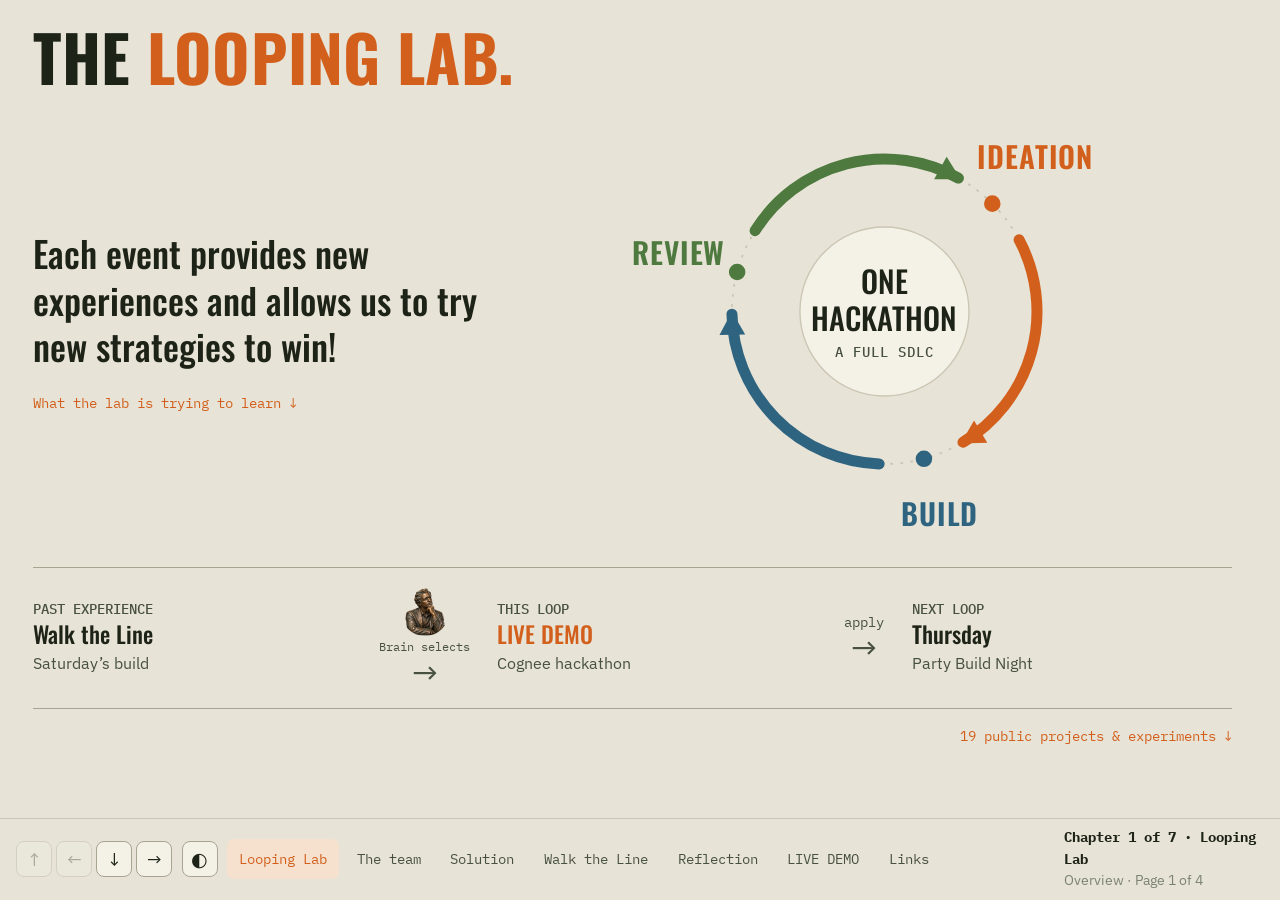
==== commit 1579871e: "Add Solution chapter and updated agent communication graph" ====
--- a/presentation/index.html
+++ b/presentation/index.html
@@ -5,10 +5,10 @@
   <meta name="viewport" content="width=device-width, initial-scale=1">
   <meta name="theme-color" content="#E7E3D6">
   <meta name="description" content="The Looping Lab runs the full software development lifecycle at each hackathon: ideate, build, review, remember, and reuse.">
-  <meta property="og:title" content="Milbird — The Looping Lab">
+  <meta property="og:title" content="The Looping Lab">
   <meta property="og:description" content="How quickly can the factory build the answer? A full SDLC, every hackathon.">
   <meta property="og:type" content="website">
-  <title>Milbird — The Looping Lab</title>
+  <title>The Looping Lab</title>
   <link rel="icon" type="image/svg+xml" href="data:image/svg+xml,%3Csvg xmlns='http://www.w3.org/2000/svg' viewBox='0 0 40 40'%3E%3Crect width='40' height='40' rx='10' fill='%231E2318'/%3E%3Cpath d='M10 11h20M10 20h20M10 29h20' stroke='%23D2601C' stroke-width='5'/%3E%3C/svg%3E">
   <link rel="stylesheet" href="walk-the-line-template.css">
   <link rel="stylesheet" href="styles.css">
@@ -16,18 +16,130 @@
 </head>
 <body>
 <a class="skip-link" href="#main">Skip to content</a>
-<header class="site-header">
-  <a class="brand" href="#main" aria-label="Milbird project home"><span class="brand-mark" aria-hidden="true"><i></i><i></i><i></i></span>Milbird<span class="brand-divider">/</span><span class="brand-project">The Looping Lab</span></a>
-  <nav aria-label="Main navigation"><a href="#team">Team</a><a href="#links">Resources</a><a href="#today/architecture">Architecture</a><a class="event-link" href="https://luma.com/sep-21-cognee-aws" target="_blank" rel="noopener noreferrer">The hackathon <span aria-hidden="true">↗</span></a></nav>
-</header>
 <main id="main" tabindex="-1">
-<section id="story" class="lab-cover loop-cover deck-slide" data-chapter="story" data-page="overview" data-chapter-title="Looping Lab" data-title="The Looping Lab" aria-labelledby="hero-title"><h1 id="hero-title">The <em>Looping Lab.</em></h1><div class="loop-cover-main"><div class="loop-intro"><p class="loop-thesis">Each event provides new experiences and allows us to try new strategies to win!</p><a class="quiet-link" href="#story/goals">What the lab is trying to learn ↓</a></div><figure class="cycle-figure"><svg class="learning-cycle" viewBox="0 0 640 425" role="img" aria-labelledby="cycle-title cycle-desc"><title id="cycle-title">The three-stage hackathon loop</title><desc id="cycle-desc">A clockwise circle connects Ideation at the top, Build at the lower right, and Review at the lower left. Review returns to Ideation. The goal is to run this complete cycle at each hackathon.</desc><defs><marker id="loop-arrow-comms" viewBox="0 0 12 12" refX="9" refY="6" markerWidth="2.8" markerHeight="2.8" orient="auto"><path d="M 1 1 L 10 6 L 1 11 Z" class="fill-comms"/></marker><marker id="loop-arrow-water" viewBox="0 0 12 12" refX="9" refY="6" markerWidth="2.8" markerHeight="2.8" orient="auto"><path d="M 1 1 L 10 6 L 1 11 Z" class="fill-water"/></marker><marker id="loop-arrow-sewer" viewBox="0 0 12 12" refX="9" refY="6" markerWidth="2.8" markerHeight="2.8" orient="auto"><path d="M 1 1 L 10 6 L 1 11 Z" class="fill-sewer"/></marker></defs><circle cx="320" cy="228" r="166" class="cycle-track"/><path d="M 368.53 69.25 A 166 166 0 0 1 481.07 268.16" class="cycle-segment cycle-comms" marker-end="url(#loop-arrow-comms)"/><path d="M 433.21 349.40 A 166 166 0 0 1 204.69 347.41" class="cycle-segment cycle-water" marker-end="url(#loop-arrow-water)"/><path d="M 158.25 265.34 A 166 166 0 0 1 274.24 68.43" class="cycle-segment cycle-sewer" marker-end="url(#loop-arrow-sewer)"/><circle cx="320" cy="62" r="9" class="fill-comms"/><circle cx="463.76" cy="311" r="9" class="fill-water"/><circle cx="176.24" cy="311" r="9" class="fill-sewer"/><text x="320" y="27" text-anchor="middle" class="cycle-stage fill-comms">IDEATION</text><text x="513" y="401" text-anchor="middle" class="cycle-stage fill-water">BUILD</text><text x="127" y="401" text-anchor="middle" class="cycle-stage fill-sewer">REVIEW</text><circle cx="320" cy="228" r="92" class="cycle-center"/><text x="320" y="209" text-anchor="middle" class="cycle-core">ONE</text><text x="320" y="249" text-anchor="middle" class="cycle-core">HACKATHON</text><text x="320" y="278" text-anchor="middle" class="cycle-caption">A FULL SDLC</text></svg></figure></div><div class="event-loop-rail" aria-label="The loop repeats across hackathons"><a class="event-loop" href="#walk-the-line"><svg viewBox="0 0 64 64" aria-hidden="true" class="event-cycle"><path d="M32 8 A24 24 0 0 1 53 44" class="mini-comms"/><path d="M53 44 A24 24 0 0 1 11 44" class="mini-water"/><path d="M11 44 A24 24 0 0 1 32 8" class="mini-sewer"/><path d="m47 42 7 4 1-8" class="mini-comms"/><path d="m14 38-5 7 8 1" class="mini-water"/><path d="m27 3 6 5-6 5" class="mini-sewer"/></svg><span><small>PREVIOUS LOOP</small><strong>Walk the Line</strong><span>Saturday’s build</span></span></a><span class="learning-handoff"><span>remember</span><b aria-hidden="true">→</b></span><a class="event-loop current-loop" href="#today"><svg viewBox="0 0 64 64" aria-hidden="true" class="event-cycle"><path d="M32 8 A24 24 0 0 1 53 44" class="mini-comms"/><path d="M53 44 A24 24 0 0 1 11 44" class="mini-water"/><path d="M11 44 A24 24 0 0 1 32 8" class="mini-sewer"/><path d="m47 42 7 4 1-8" class="mini-comms"/><path d="m14 38-5 7 8 1" class="mini-water"/><path d="m27 3 6 5-6 5" class="mini-sewer"/></svg><span><small>THIS LOOP</small><strong>LIVE DEMO</strong><span>Cognee hackathon</span></span></a><span class="learning-handoff"><span>apply</span><b aria-hidden="true">→</b></span><div class="event-loop next-loop"><svg viewBox="0 0 64 64" aria-hidden="true" class="event-cycle"><path d="M32 8 A24 24 0 0 1 53 44" class="mini-comms"/><path d="M53 44 A24 24 0 0 1 11 44" class="mini-water"/><path d="M11 44 A24 24 0 0 1 32 8" class="mini-sewer"/><path d="m47 42 7 4 1-8" class="mini-comms"/><path d="m14 38-5 7 8 1" class="mini-water"/><path d="m27 3 6 5-6 5" class="mini-sewer"/></svg><span><small>NEXT LOOP</small><strong>Thursday</strong><span>Party Build Night</span></span></div></div><div class="loop-bottom"><p class="loop-ambition">The ambition: <strong>“Go build it, factory.”</strong></p><a class="quiet-link" href="#story/hackathons">19 public projects &amp; experiments ↓</a></div></section>
+<section id="story" class="lab-cover loop-cover deck-slide" data-chapter="story" data-page="overview" data-chapter-title="Looping Lab" data-title="The Looping Lab" aria-labelledby="hero-title"><h1 id="hero-title">The <em>Looping Lab.</em></h1><div class="loop-cover-main"><div class="loop-intro"><p class="loop-thesis">Each event provides new experiences and allows us to try new strategies to win!</p><a class="quiet-link" href="#story/goals">What the lab is trying to learn ↓</a></div><figure class="cycle-figure"><svg class="learning-cycle" viewBox="0 0 640 480" role="img" aria-labelledby="cycle-title cycle-desc"><title id="cycle-title">The three-stage hackathon loop</title><desc id="cycle-desc">A clockwise circle connects Ideation at 1:30, Build at 5:30, and Review at 9:30. Review returns to Ideation. The goal is to run this complete cycle at each hackathon.</desc><defs><marker id="loop-arrow-comms" viewBox="0 0 12 12" refX="9" refY="6" markerWidth="2.8" markerHeight="2.8" orient="auto"><path d="M 1 1 L 10 6 L 1 11 Z" class="fill-comms"/></marker><marker id="loop-arrow-water" viewBox="0 0 12 12" refX="9" refY="6" markerWidth="2.8" markerHeight="2.8" orient="auto"><path d="M 1 1 L 10 6 L 1 11 Z" class="fill-water"/></marker><marker id="loop-arrow-sewer" viewBox="0 0 12 12" refX="9" refY="6" markerWidth="2.8" markerHeight="2.8" orient="auto"><path d="M 1 1 L 10 6 L 1 11 Z" class="fill-sewer"/></marker></defs><g transform="rotate(45 320 228)"><circle cx="320" cy="228" r="166" class="cycle-track"/><path d="M 368.53 69.25 A 166 166 0 0 1 481.07 268.16" class="cycle-segment cycle-comms" marker-end="url(#loop-arrow-comms)"/><path d="M 433.21 349.40 A 166 166 0 0 1 204.69 347.41" class="cycle-segment cycle-water" marker-end="url(#loop-arrow-water)"/><path d="M 158.25 265.34 A 166 166 0 0 1 274.24 68.43" class="cycle-segment cycle-sewer" marker-end="url(#loop-arrow-sewer)"/><circle cx="320" cy="62" r="9" class="fill-comms"/><circle cx="463.76" cy="311" r="9" class="fill-water"/><circle cx="176.24" cy="311" r="9" class="fill-sewer"/></g><text x="484" y="64" text-anchor="middle" dominant-baseline="middle" class="cycle-stage fill-comms">IDEATION</text><text x="380" y="452" text-anchor="middle" dominant-baseline="middle" class="cycle-stage fill-water">BUILD</text><text x="96" y="168" text-anchor="middle" dominant-baseline="middle" class="cycle-stage fill-sewer">REVIEW</text><circle cx="320" cy="228" r="92" class="cycle-center"/><text x="320" y="209" text-anchor="middle" class="cycle-core">ONE</text><text x="320" y="249" text-anchor="middle" class="cycle-core">HACKATHON</text><text x="320" y="278" text-anchor="middle" class="cycle-caption">A FULL SDLC</text></svg></figure></div><div class="event-loop-rail" aria-label="The loop repeats across hackathons"><a class="event-loop" href="#walk-the-line"><span><small>PAST EXPERIENCE</small><strong>Walk the Line</strong><span>Saturday’s build</span></span></a><a class="learning-handoff memory-handoff" href="#solution/selection" aria-label="Brain helps select what is worth remembering"><img src="assets/brain-thinker.png" width="64" height="64" alt="Brain, the Thinker"><span>Brain selects</span><b aria-hidden="true">→</b></a><a class="event-loop current-loop" href="#today"><span><small>THIS LOOP</small><strong>LIVE DEMO</strong><span>Cognee hackathon</span></span></a><span class="learning-handoff"><span>apply</span><b aria-hidden="true">→</b></span><div class="event-loop next-loop"><span><small>NEXT LOOP</small><strong>Thursday</strong><span>Party Build Night</span></span></div></div><div class="loop-bottom"><a class="quiet-link" href="#story/hackathons">19 public projects &amp; experiments ↓</a></div></section>
 <section id="story-goals" class="detail-slide deck-slide" data-chapter="story" data-page="goals" data-chapter-title="Looping Lab" data-title="The goals of the Looping Lab." aria-labelledby="story-goals-title"><div class="section-heading"><div><p class="eyebrow">LOOPING LAB / GOALS &amp; EXPERIMENTS</p><h2 id="story-goals-title">Every hackathon tests the factory.</h2></div><p>The event is the workload. The reusable result is what we learn about building with agents.</p></div><div class="arc"><article class="ac" style="--ac:var(--comms)"><span class="an">RUN THE FULL SDLC</span><h3>Ideate. Build. Review.</h3><p>Make an idea runnable, check the result, then use the review to change the next preparation.</p></article><article class="ac" style="--ac:var(--water)"><span class="an">ARRIVE READY</span><h3>Go build it, factory.</h3><p>Have the laptop, tools, templates and memory ready, so the first decision can be what to build.</p></article><article class="ac" style="--ac:var(--sewer)"><span class="an">COMPOUND THE LEARNING</span><h3>One event—or many.</h3><p>The Participant role can span multiple hackathons. Keep each event’s evidence distinct inside the same cumulative brain.</p></article></div><ol class="factory-flow"><li><span>EXPERIMENT</span><strong>State a hypothesis</strong></li><li><span>CHANGE</span><strong>Try one approach</strong></li><li><span>EVIDENCE</span><strong>Check what happened</strong></li><li><span>NEXT LOOP</span><strong>Change the next preparation</strong></li></ol><p class="detail-takeaway">Speed, quality, repeatability and better competition outcomes are goals. The evidence tells us whether a particular experiment helped.</p><a class="quiet-link" href="#story/hackathons">Explore the project history ↓</a></section><section id="story-context" class="detail-slide deck-slide" data-chapter="story" data-page="context" data-chapter-title="Looping Lab" data-title="Make the factory faster with every loop." aria-labelledby="story-context-title"><div class="section-heading"><div><p class="eyebrow">LOOPING LAB / THE FULL SDLC</p><h2 id="story-context-title">Make the factory faster with every loop.</h2></div><p>Hackathon Prep is the repository name. Looping Lab is the learning system: one cumulative brain, a reusable setup, and a complete build-and-review cycle.</p></div><div class="arc"><article class="ac" style="--ac:var(--comms)"><span class="an">DEFINE & DESIGN</span><h3>Ideate</h3><p>Choose the problem, expected behavior, acceptance checks, and the smallest useful solution.</p><span class="built">Beginning</span></article><article class="ac" style="--ac:var(--water)"><span class="an">IMPLEMENT & VERIFY</span><h3>Build</h3><p>Turn the idea into software, run checks, prepare the demo, and preserve execution evidence.</p><span class="built">Middle</span></article><article class="ac" style="--ac:var(--sewer)"><span class="an">EVALUATE & IMPROVE</span><h3>Review</h3><p>Compare the result with the goal. Keep corrections and reusable lessons for the next event.</p><span class="built">End → next beginning</span></article></div><p class="detail-takeaway">Measure time to first runnable build, time to a verified answer, and how much useful work is reused. Measurements are still to be collected.</p></section>
 <section id="story-hackathons" class="detail-slide deck-slide history-slide" data-chapter="story" data-page="hackathons" data-chapter-title="Looping Lab" data-title="Many hackathons. One learning lab." aria-labelledby="history-title"><div class="section-heading"><div><p class="eyebrow">LOOPING LAB / EXPERIMENTS OVER TIME</p><h2 id="history-title">Many hackathons.<br>One learning lab.</h2></div><p>Each event is another chance to ideate, build, and review. Browse the projects from my Milbird carousel, then follow Saturday’s loop into today’s.</p></div><div class="history-counts"><div><strong>19</strong><span>public portfolio entries</span></div><div><strong>14</strong><span>events with structured outcomes</span></div><div><strong>17</strong><span>event learning records</span></div></div><p class="history-count-note">Overlapping snapshots of projects and experiments—not an additive attendance total. The broader history continues to grow.</p><div class="portfolio-carousel" data-native-keys tabindex="0" role="region" aria-label="Hackathon project carousel"><div class="portfolio-controls"><span id="portfolio-position" aria-live="polite">1 / 19</span><div><button type="button" id="portfolio-previous" aria-label="Previous hackathon project">←</button><button type="button" id="portfolio-next" aria-label="Next hackathon project">→</button></div></div><div class="portfolio-track"><article class="portfolio-card" data-index="0"><div class="portfolio-cover"><img src="https://milbird.com/ledger/event-data-ai.jpg" alt="" loading="lazy" width="600" height="400"></div><div class="portfolio-copy"><div class="portfolio-meta"><time datetime="2026-09-11">2026-09-11</time><span>Attended</span></div><h3>Data &amp; AI Hackathon</h3><p>Data &amp; AI Hackathon: Real job. Real AI. Real scale.</p><div class="portfolio-links"><a href="https://luma.com/qisv9xmg" target="_blank" rel="noopener noreferrer">About the event ↗</a></div></div></article><article class="portfolio-card" data-index="1"><div class="portfolio-cover"><img src="https://milbird.com/ledger/event-better-days.jpg" alt="" loading="lazy" width="600" height="400"></div><div class="portfolio-copy"><div class="portfolio-meta"><time datetime="2026-08-28">2026-08-28</time><span>1st place</span></div><h3>Read to Play</h3><p>Better Days: A Hackathon — San Francisco</p><div class="portfolio-links"><a href="https://github.com/Patcast/clickhouse_hackathon" target="_blank" rel="noopener noreferrer">Explore the project ↗</a></div></div></article><article class="portfolio-card" data-index="2"><div class="portfolio-cover"><img src="https://milbird.com/ledger/event-sia.jpg" alt="" loading="lazy" width="600" height="400"></div><div class="portfolio-copy"><div class="portfolio-meta"><time datetime="2026-08-25">2026-08-25</time><span>Experiment</span></div><h3>Enid Certificate Agent</h3><p>Frontier Build Night: Self-Improving Agents</p><div class="portfolio-links"><a href="https://github.com/jymiller/hack-sia" target="_blank" rel="noopener noreferrer">Explore the project ↗</a><a href="https://www.youtube.com/watch?v=TATwwNfjNfA" target="_blank" rel="noopener noreferrer">Demo ↗</a></div></div></article><article class="portfolio-card" data-index="3"><div class="portfolio-cover"><img src="https://milbird.com/ledger/great-questions.jpg" alt="" loading="lazy" width="600" height="400"></div><div class="portfolio-copy"><div class="portfolio-meta"><time datetime="2026-08-19">2026-08-19</time><span>Build</span></div><h3>Great Questions AI</h3><p>Agent Memory Hack Night</p><div class="portfolio-links"><a href="https://github.com/jymiller/hack-elastic-mastra" target="_blank" rel="noopener noreferrer">Explore the project ↗</a><a href="https://youtu.be/mRkD1FRksxg" target="_blank" rel="noopener noreferrer">Demo ↗</a></div></div></article><article class="portfolio-card" data-index="4"><div class="portfolio-cover"><img src="https://milbird.com/ledger/event-agent-harness.jpg" alt="" loading="lazy" width="600" height="400"></div><div class="portfolio-copy"><div class="portfolio-meta"><time datetime="2026-08-18">2026-08-18</time><span>2nd place</span></div><h3>Podcast Research Agent</h3><p>The Agent Harness Workshop</p><div class="portfolio-links"><a href="https://github.com/jymiller/hack-truefoundry" target="_blank" rel="noopener noreferrer">Explore the project ↗</a></div></div></article><article class="portfolio-card" data-index="5"><div class="portfolio-cover"><img src="https://milbird.com/ledger/event-terac.jpg" alt="" loading="lazy" width="600" height="400"></div><div class="portfolio-copy"><div class="portfolio-meta"><time datetime="2026-08-15">2026-08-15</time><span>Experiment</span></div><h3>Second Reading</h3><p>Zero-Human Company Hackathon</p><div class="portfolio-links"><a href="https://github.com/jymiller/hack-terac" target="_blank" rel="noopener noreferrer">Explore the project ↗</a></div></div></article><article class="portfolio-card" data-index="6"><div class="portfolio-cover"><img src="https://milbird.com/ledger/event-relay.jpg" alt="" loading="lazy" width="600" height="400"></div><div class="portfolio-copy"><div class="portfolio-meta"><time datetime="2026-08-13">2026-08-13</time><span>Build</span></div><h3>Enid Mandate Relay</h3><p>Persistent Context Sprint — MongoDB .local Build Fest</p><div class="portfolio-links"><a href="https://github.com/jymiller/enid-mandate-relay" target="_blank" rel="noopener noreferrer">Explore the project ↗</a><a href="https://youtu.be/hqXhRymcpS4" target="_blank" rel="noopener noreferrer">Demo ↗</a></div></div></article><article class="portfolio-card" data-index="7"><div class="portfolio-cover"><div class="portfolio-type-cover" aria-hidden="true">Deal Witness: DataHub</div></div><div class="portfolio-copy"><div class="portfolio-meta"><time datetime="2026-08-10">2026-08-10</time><span>Not submitted for judging</span></div><h3>Deal Witness: DataHub</h3><p>Build with DataHub: The Agent Hackathon</p><div class="portfolio-links"><a href="https://datahub.devpost.com/" target="_blank" rel="noopener noreferrer">About the event ↗</a></div></div></article><article class="portfolio-card" data-index="8"><div class="portfolio-cover"><img src="https://milbird.com/ledger/deal-witness.jpg" alt="" loading="lazy" width="600" height="400"></div><div class="portfolio-copy"><div class="portfolio-meta"><time datetime="2026-08-07">2026-08-07</time><span>Build</span></div><h3>Deal Witness</h3><p>Snowflake × Beta Fund — Agent &amp; Token Economy</p><div class="portfolio-links"><a href="https://github.com/jymiller/deal-witness" target="_blank" rel="noopener noreferrer">Explore the project ↗</a></div></div></article><article class="portfolio-card" data-index="9"><div class="portfolio-cover"><img src="https://milbird.com/ledger/asset-watcher.jpg" alt="" loading="lazy" width="600" height="400"></div><div class="portfolio-copy"><div class="portfolio-meta"><time datetime="2026-08-03">2026-08-03</time><span>Build</span></div><h3>Asset Watcher</h3><p>Memory Meets Motion: Hackathon</p><div class="portfolio-links"><a href="https://github.com/jymiller/hack-memory-motion" target="_blank" rel="noopener noreferrer">Explore the project ↗</a><a href="https://www.youtube.com/watch?v=QRdyvOMdL2g" target="_blank" rel="noopener noreferrer">Demo ↗</a></div></div></article><article class="portfolio-card" data-index="10"><div class="portfolio-cover"><img src="https://milbird.com/ledger/event-fogbridges.jpg" alt="" loading="lazy" width="600" height="400"></div><div class="portfolio-copy"><div class="portfolio-meta"><time datetime="2026-08-02">2026-08-02</time><span>Build</span></div><h3>Fog Bridges</h3><p>Outside LLMs III — Music &amp; AI Buildathon</p><div class="portfolio-links"><a href="https://github.com/jymiller/outside-llms" target="_blank" rel="noopener noreferrer">Explore the project ↗</a><a href="https://youtu.be/E147bhNWQyw" target="_blank" rel="noopener noreferrer">Demo ↗</a></div></div></article><article class="portfolio-card" data-index="11"><div class="portfolio-cover"><img src="https://milbird.com/ledger/material-witness.jpg" alt="" loading="lazy" width="600" height="400"></div><div class="portfolio-copy"><div class="portfolio-meta"><time datetime="2026-07-30">2026-07-30</time><span>Not submitted for judging</span></div><h3>Material Witness</h3><p>Hack the Video Agent Context Graph</p><div class="portfolio-links"><a href="https://github.com/jymiller/hack-video" target="_blank" rel="noopener noreferrer">Explore the project ↗</a></div></div></article><article class="portfolio-card" data-index="12"><div class="portfolio-cover"><img src="https://milbird.com/ledger/covenant-watch.png" alt="" loading="lazy" width="600" height="400"></div><div class="portfolio-copy"><div class="portfolio-meta"><time datetime="2026-07-26">2026-07-26</time><span>3rd place</span></div><h3>Covenant Watch</h3><p>CrewAI Studio Hackathon</p><div class="portfolio-links"><a href="https://github.com/jymiller/covenant-watch" target="_blank" rel="noopener noreferrer">Explore the project ↗</a><a href="https://www.youtube.com/watch?v=GMZ66d153QY" target="_blank" rel="noopener noreferrer">Demo ↗</a></div></div></article><article class="portfolio-card" data-index="13"><div class="portfolio-cover"><img src="https://milbird.com/ledger/mind-games.png" alt="" loading="lazy" width="600" height="400"></div><div class="portfolio-copy"><div class="portfolio-meta"><time datetime="2026-07-25">2026-07-25</time><span>Build</span></div><h3>Deal Memory</h3><p>Mind Games AI Hackathon</p><div class="portfolio-links"><a href="https://github.com/jymiller/mind-games" target="_blank" rel="noopener noreferrer">Explore the project ↗</a></div></div></article><article class="portfolio-card" data-index="14"><div class="portfolio-cover"><img src="https://milbird.com/ledger/hack-you.png" alt="" loading="lazy" width="600" height="400"></div><div class="portfolio-copy"><div class="portfolio-meta"><time datetime="2026-07-24">2026-07-24</time><span>3rd place</span></div><h3>Covenant Sentinel</h3><p>You.com Agentic Hackathon</p><div class="portfolio-links"><a href="https://github.com/jymiller/hack-you" target="_blank" rel="noopener noreferrer">Explore the project ↗</a></div></div></article><article class="portfolio-card" data-index="15"><div class="portfolio-cover"><img src="https://milbird.com/ledger/wet-ink.png" alt="" loading="lazy" width="600" height="400"></div><div class="portfolio-copy"><div class="portfolio-meta"><time datetime="2026-07-21">2026-07-21</time><span>1st place</span></div><h3>Wet Ink</h3><p>Last Mile Agent Hackathon</p><div class="portfolio-links"><a href="https://github.com/jymiller/wet-ink" target="_blank" rel="noopener noreferrer">Explore the project ↗</a></div></div></article><article class="portfolio-card" data-index="16"><div class="portfolio-cover"><img src="https://milbird.com/ledger/cold-open.png" alt="" loading="lazy" width="600" height="400"></div><div class="portfolio-copy"><div class="portfolio-meta"><time datetime="2026-07-17">2026-07-17</time><span>Not submitted for judging</span></div><h3>Cold Open</h3><p>Loop Engineering Hackathon</p><div class="portfolio-links"><a href="https://github.com/jymiller/cold-open" target="_blank" rel="noopener noreferrer">Explore the project ↗</a><a href="https://www.youtube.com/watch?v=RyuWErIZMGw" target="_blank" rel="noopener noreferrer">Demo ↗</a></div></div></article><article class="portfolio-card" data-index="17"><div class="portfolio-cover"><img src="https://milbird.com/ledger/nightbridges.png" alt="" loading="lazy" width="600" height="400"></div><div class="portfolio-copy"><div class="portfolio-meta"><time datetime="2026-04-04">2026-04-04</time><span>Build</span></div><h3>Nightbridges</h3><p>Who Is the Agent Master?</p><div class="portfolio-links"><a href="https://github.com/jymiller/nightbridges" target="_blank" rel="noopener noreferrer">Explore the project ↗</a></div></div></article><article class="portfolio-card" data-index="18"><div class="portfolio-cover"><div class="portfolio-type-cover" aria-hidden="true">Timesheet Reconciliation</div></div><div class="portfolio-copy"><div class="portfolio-meta"><time datetime="2026-02-27">2026-02-27</time><span>Build</span></div><h3>Timesheet Reconciliation</h3><p>Llama Lounge Agentic Hackathon</p><div class="portfolio-links"><a href="https://github.com/jymiller/llama-hack" target="_blank" rel="noopener noreferrer">Explore the project ↗</a></div></div></article></div><p class="portfolio-help">Scroll the shelf, or use ← → while the carousel is selected.</p></div><div class="event-foot"><span>Milbird portfolio · 19 entries through September 11 · Saturday and today follow in this deck.</span><a class="quiet-link" href="https://milbird.com/hackathons/" target="_blank" rel="noopener noreferrer">Open full carousel ↗</a></div></section>
-<section id="team" class="detail-slide deck-slide team-scene-slide" data-chapter="team" data-page="overview" data-chapter-title="The team" data-title="The team at work." aria-labelledby="team-title">
-<h2 id="team-title" class="sr-only">The team at work.</h2>
-<figure class="team-scene"><img src="assets/team-collaboration-round-table.png" alt="Five little characters collaborating around one round table: John as Participant, a bronze Thinker as Brain, Dave as Sponsor, Rene as Assessment, and Julian inviting people to the Next Hackathon" width="1672" height="941"><figcaption class="sr-only">Illustrative dialogue showing the roles collaborating through shared knowledge. John directs the team.</figcaption></figure>
-<div class="team-scene-footer"><span>Next loop: <strong>Join new hackathon</strong> · event promotion</span><a class="quiet-link" href="#team/roles">Meet the team ↓</a></div>
+<section id="team" class="detail-slide deck-slide team-comms" data-chapter="team" data-page="overview" data-chapter-title="The team" data-title="Agents collaborate. People guide the loop." aria-labelledby="team-title">
+  <div class="team-comms-heading">
+    <p class="eyebrow">LOCAL CODEX TEAM / ONE HACKATHON BRAIN</p>
+    <h2 id="team-title">Agents collaborate. People guide the loop.</h2>
+  </div>
+  <svg class="team-comms-diagram" viewBox="0 0 992 568" role="img" aria-labelledby="team-comms-title team-comms-desc">
+    <title id="team-comms-title">Humans supply direction and evidence. Five agents collaborate around a round table with shared Cognee memory.</title>
+    <desc id="team-comms-desc">John provides goals and reflections; event feedback supplies more context. Orange two-way arrows connect the Brain agent to Participant, Sponsor, Assessment, and Join New Hackathon agents. The portraits represent agent personas. Blue lines connect every role to one shared Cognee Hackathon Brain. Assessment proposes lessons; Brain selects useful lessons with source and uncertainty; John approves what becomes durable memory. This describes a human-reviewed workflow, not automatic ingestion.</desc>
+    <defs>
+      <marker id="team-comms-orange-arrow" markerWidth="7" markerHeight="7" refX="5" refY="3.5" orient="auto-start-reverse"><path d="M0 0 7 3.5 0 7Z" fill="#c45b23"/></marker>
+      <marker id="team-comms-ink-arrow" markerWidth="7" markerHeight="7" refX="5" refY="3.5" orient="auto"><path d="M0 0 7 3.5 0 7Z" fill="#59634d"/></marker>
+      <clipPath id="team-comms-portrait"><circle r="30"/></clipPath>
+    </defs>
+
+    <!-- Every participant has a seat around a genuinely circular table. -->
+    <circle class="team-comms-table-shadow" cx="340" cy="334" r="154"/>
+    <circle class="team-comms-table" cx="340" cy="326" r="154"/>
+    <circle class="team-comms-table-inset" cx="340" cy="326" r="143"/>
+
+    <!-- Blue means recall/shared context; orange means a conversation with Brain. -->
+    <g class="team-comms-memory-lines">
+      <path d="M340 214V270"/>
+      <path d="m161 244 114 59"/>
+      <path d="m519 244-114 59"/>
+      <path d="m228 445 74-63"/>
+      <path d="m452 445-74-63"/>
+    </g>
+    <g class="team-comms-talk-lines" marker-start="url(#team-comms-orange-arrow)" marker-end="url(#team-comms-orange-arrow)">
+      <path d="M310 135Q164 110 134 197"/>
+      <path d="M370 135Q516 110 546 197"/>
+      <path d="M309 142C61 177 80 397 190 446"/>
+      <path d="M371 142C619 177 600 397 490 446"/>
+    </g>
+    <text class="team-comms-arrow-label" x="155" y="122">briefs ↔ supports</text>
+    <text class="team-comms-arrow-label" x="525" y="122">briefs ↔ supports</text>
+
+    <!-- Human authority is above the agent, not conflated with its persona. -->
+    <rect class="team-comms-owner" x="126" y="8" width="428" height="50" rx="25"/>
+    <text class="team-comms-owner-kicker" x="340" y="27">HUMAN INPUT</text>
+    <text class="team-comms-owner-text" x="340" y="46">John’s goals · reflections · event feedback</text>
+    <path class="team-comms-direction" d="M340 62v28" marker-end="url(#team-comms-ink-arrow)"/>
+    <text class="team-comms-direction-label" x="365" y="80">John directs</text>
+
+    <g class="team-comms-person" transform="translate(340 128)">
+      <circle class="team-comms-brain-ring" r="35"/>
+      <image href="assets/brain-thinker.png" x="-30" y="-30" width="60" height="60" preserveAspectRatio="xMidYMid slice" clip-path="url(#team-comms-portrait)"/>
+      <text class="team-comms-role" y="53">Brain agent</text>
+      <text class="team-comms-persona" y="72">Thinker · John’s co-pilot</text>
+    </g>
+    <g class="team-comms-person" transform="translate(130 234)">
+      <circle class="team-comms-seat" r="35"/>
+      <image href="assets/john-miller-headshot.jpg" x="-30" y="-30" width="60" height="60" preserveAspectRatio="xMidYMid slice" clip-path="url(#team-comms-portrait)"/>
+      <text class="team-comms-role" y="54">Participant</text>
+      <text class="team-comms-persona" y="73">AGENT · John persona</text>
+    </g>
+    <g class="team-comms-person" transform="translate(550 234)">
+      <circle class="team-comms-seat" r="35"/>
+      <image href="assets/dave-headshot.jpg" x="-30" y="-30" width="60" height="60" preserveAspectRatio="xMidYMid slice" clip-path="url(#team-comms-portrait)"/>
+      <text class="team-comms-role" y="54">Sponsor</text>
+      <text class="team-comms-persona" y="73">AGENT · Dave persona</text>
+    </g>
+    <g class="team-comms-person" transform="translate(208 468)">
+      <circle class="team-comms-seat" r="35"/>
+      <image href="https://assets.sfstandard.com/image/994911177489/image_ohp1o4e2jh3439ihqqs6u1gt3b/-S3840x5760-FPNG" x="-30" y="-30" width="60" height="60" preserveAspectRatio="xMidYMid slice" clip-path="url(#team-comms-portrait)"/>
+      <text class="team-comms-role" y="54">Assessment</text>
+      <text class="team-comms-persona" y="73">AGENT · Rene persona</text>
+    </g>
+    <g class="team-comms-person" transform="translate(472 468)">
+      <circle class="team-comms-seat" r="35"/>
+      <image href="assets/julian-alberts-headshot.png" x="-30" y="-30" width="60" height="60" preserveAspectRatio="xMidYMid slice" clip-path="url(#team-comms-portrait)"/>
+      <text class="team-comms-role" y="54">Join New Hackathon</text>
+      <text class="team-comms-persona" y="73">AGENT · Julian persona</text>
+    </g>
+
+    <!-- A shared memory hub, distinct from the Brain agent sitting at the table. -->
+    <circle class="team-comms-hub" cx="340" cy="326" r="77"/>
+    <text class="team-comms-memory-kicker" x="340" y="295">COGNEE</text>
+    <text class="team-comms-memory-title" x="340" y="325">Hackathon</text>
+    <text class="team-comms-memory-title" x="340" y="350">Brain</text>
+    <text class="team-comms-memory-note" x="340" y="374">shared memory</text>
+
+    <!-- Separate, legible editorial decision path. This is a workflow, not a new agent. -->
+    <line class="team-comms-divider" x1="668" y1="68" x2="668" y2="516"/>
+    <text class="team-comms-curation-title" x="705" y="104">What is worth</text>
+    <text class="team-comms-curation-title" x="705" y="132">remembering?</text>
+    <g transform="translate(704 163)">
+      <rect class="team-comms-step" width="252" height="69" rx="12"/>
+      <circle class="team-comms-step-dot" cx="23" cy="23" r="5"/>
+      <text class="team-comms-step-title" x="39" y="29">Assessment proposes</text>
+      <text class="team-comms-step-note" x="20" y="51">Lessons from the evidence</text>
+    </g>
+    <path class="team-comms-direction" d="M830 239v20" marker-end="url(#team-comms-ink-arrow)"/>
+    <g transform="translate(704 269)">
+      <rect class="team-comms-step" width="252" height="69" rx="12"/>
+      <circle class="team-comms-step-dot" cx="23" cy="23" r="5"/>
+      <text class="team-comms-step-title" x="39" y="29">Brain curates</text>
+      <text class="team-comms-step-note" x="20" y="51">Useful · sourced · qualified</text>
+    </g>
+    <path class="team-comms-direction" d="M830 345v20" marker-end="url(#team-comms-ink-arrow)"/>
+    <g transform="translate(704 375)">
+      <rect class="team-comms-approval" width="252" height="69" rx="12"/>
+      <path d="m722 400 6 6 10-13" fill="none" stroke="#497442" stroke-width="3" transform="translate(-704 -375)"/>
+      <text class="team-comms-step-title" x="39" y="29">John approves</text>
+      <text class="team-comms-step-note" x="20" y="51">Then add selected memory</text>
+    </g>
+    <text class="team-comms-boundary" x="705" y="478">Human-reviewed workflow.</text>
+    <text class="team-comms-boundary" x="705" y="497">No automatic ingestion.</text>
+  </svg>
+  <nav class="team-comms-event-flow" aria-label="The hackathon learning loop">
+    <a href="#walk-the-line"><small>PAST EXPERIENCE</small><strong>Walk the Line</strong></a>
+    <span aria-hidden="true">learn →</span>
+    <a href="#today" aria-label="This loop: today's Cognee hackathon live demo"><small>THIS LOOP</small><strong>Today · Cognee</strong></a>
+    <span aria-hidden="true">reuse →</span>
+    <a href="#links/next-event"><small>NEXT LOOP</small><strong>Thursday · Build Night</strong></a>
+  </nav>
+  <div class="team-comms-footer">
+    <span><i class="team-comms-key-talk"></i> Conversation <i class="team-comms-key-memory"></i> Shared context</span>
+    <a class="quiet-link" href="#team/roles">Roles &amp; human input ↓</a>
+  </div>
+  <p class="team-comms-credit">Faces represent agent personas. Rene portrait: Morgan Ellis / The Standard. Role details below.</p>
 </section>
 <section id="team-roles" class="detail-slide deck-slide team-slide" data-chapter="team" data-page="roles" data-chapter-title="The team" data-title="Meet your team." aria-labelledby="team-roles-title">
 <div class="section-heading"><div><p class="eyebrow">THE TEAM / ROLES &amp; RESPONSIBILITIES</p><h2 id="team-roles-title">You direct<br>the Brain.</h2></div><p>One main agent to work with. Four supporting roles. Shared knowledge that helps each hackathon improve the next.</p></div>
@@ -39,6 +151,45 @@
 <section id="team-loop" class="detail-slide deck-slide" data-chapter="team" data-page="loop" data-chapter-title="The team" data-title="Work together. Improve the next run." aria-labelledby="team-loop-title"><div class="section-heading"><div><p class="eyebrow">THE TEAM / THE LEARNING LOOP</p><h2 id="team-loop-title">Work together.<br>Improve the next run.</h2></div><p>You set the goal. You introduce each agent. The Brain then supplies your instructions, offers help, and brings results back to you.</p></div><ol class="factory-flow"><li><span>01 / DIRECTION</span><strong>You give the Brain a goal</strong></li><li><span>02 / SUPPORT</span><strong>Brain supplies relevant knowledge</strong></li><li><span>03 / WORK</span><strong>The assigned role returns evidence</strong></li><li><span>04 / LEARNING</span><strong>Review lessons for the next hackathon</strong></li></ol><div class="rec"><div class="rh">The presentation develops alongside the project</div><div class="rf"><span class="k">Brain’s responsibility</span><span class="v">Keep your direction, the work, and the final presentation aligned.</span></div><div class="rf"><span class="k">Current scope</span><span class="v">The team works within Codex using local files. AWS and standalone agents are set aside.</span></div><div class="rf"><span class="k">Memory boundary</span><span class="v">Proposed lessons stay reviewable. Walk the Line remains outside memory until you authorize loading it.</span></div></div><p><a class="button secondary" href="#team/prompts">Copy the agent prompts ↓</a></p></section>
 <section id="team-graph" class="detail-slide deck-slide brain-graph-slide" data-chapter="team" data-page="graph" data-chapter-title="The team" data-title="Inside the Hackathon Brain." aria-labelledby="team-graph-title"><div class="section-heading"><div><p class="eyebrow">COGNEE / THE ACTUAL MEMORY GRAPH</p><h2 id="team-graph-title">Inside the Hackathon Brain.</h2></div><p>Prep knowledge connects to shared, Participant, Sponsor and Assessment sections.</p></div><figure class="brain-graph"><img src="assets/hackathon-brain-mindmap.png" alt="User-provided Cognee Mindmap for workspace hackathon machine, dataset hackathon-prep. The cyan project_docs group connects with green Participant, yellow Sponsor, red Assessment and purple Shared groups." width="2644" height="1872"><figcaption>John’s Cognee screenshot · initial methods and role seeds · hackathon machine / hackathon-prep</figcaption></figure></section><section id="team-memory" class="detail-slide deck-slide" data-chapter="team" data-page="memory" data-chapter-title="The team" data-title="One brain. Three perspectives." aria-labelledby="team-memory-title"><div class="section-heading"><div><p class="eyebrow">THE TEAM / MEMORY OVER TIME</p><h2 id="team-memory-title">One brain.<br>Three perspectives.</h2></div><p>Keep each role’s knowledge identifiable, and connect it through the shared Looping Lab.</p></div><div class="brain-shared"><span class="an">SHARED / THE LOOPING LAB</span><h3>Methods · experiments · reusable lessons</h3></div><div class="arc"><article class="ac" style="--ac:var(--comms)"><span class="an">PARTICIPANT / JOHN</span><h3>What helps me build?</h3><p>Needs, preparation, decisions, build evidence, and demo feedback.</p></article><article class="ac" style="--ac:var(--water)"><span class="an">SPONSOR / DAVE</span><h3>Where does the product help?</h3><p>Useful applications, product friction, missing support, and follow-up.</p></article><article class="ac" style="--ac:var(--sewer)"><span class="an">ASSESSMENT / RENE</span><h3>What should change next time?</h3><p>Outcomes, evidence, limitations, and candidate lessons from a recent event.</p></article></div><div class="memory-timeline"><strong>Event + date</strong><span>→</span><strong>Need or observation</strong><span>→</span><strong>Action + outcome</strong><span>→</span><strong>Next event</strong></div><p class="detail-takeaway">Each record keeps its role, event, source, date, and status. Shared methods connect the sections; new lessons remain reviewable before ingestion.</p></section>
 <section id="team-prompts" class="detail-slide deck-slide" data-chapter="team" data-page="prompts" data-chapter-title="The team" data-title="Brief your agents." aria-labelledby="team-prompts-title"><div class="section-heading"><div><p class="eyebrow">THE TEAM / YOUR INTRODUCTIONS</p><h2 id="team-prompts-title">Brief your agents.</h2></div><p>Paste one prompt into each agent’s Codex task. You introduce them; they check in with the Brain, your co-pilot, for instructions and help.</p></div><div class="agent-prompts"><article class="agent-prompt"><div class="prompt-heading"><h3>Participant</h3><button class="button secondary copy-prompt" type="button" data-copy-prompt="agent-prompt-0" aria-label="Copy Participant prompt">Copy prompt</button></div><textarea id="agent-prompt-0" readonly rows="6" aria-label="Participant briefing prompt">I’m John, and I’m in charge. You’re my Participant agent for this hackathon. Brain is my co-pilot: follow its instructions on my behalf and ask it for help whenever needed. Check in with Brain in Codex task 01a0c6a2-144b-7ed1-a28c-3bd91bbb0cc5, include your task ID and readiness, then wait for its brief. Work within Codex using local files.</textarea></article><article class="agent-prompt"><div class="prompt-heading"><h3>Sponsor</h3><button class="button secondary copy-prompt" type="button" data-copy-prompt="agent-prompt-1" aria-label="Copy Sponsor prompt">Copy prompt</button></div><textarea id="agent-prompt-1" readonly rows="6" aria-label="Sponsor briefing prompt">I’m John, and I’m in charge. You’re my Sponsor agent for this hackathon project. Brain is my co-pilot: follow its instructions on my behalf and ask it for help whenever needed. Check in with Brain in Codex task 01a0c6a2-144b-7ed1-a28c-3bd91bbb0cc5, include your task ID and readiness, then wait for its brief. Work within Codex using local files.</textarea></article><article class="agent-prompt"><div class="prompt-heading"><h3>Assess Hackathon</h3><button class="button secondary copy-prompt" type="button" data-copy-prompt="agent-prompt-2" aria-label="Copy Assess Hackathon prompt">Copy prompt</button></div><textarea id="agent-prompt-2" readonly rows="6" aria-label="Assess Hackathon briefing prompt">I’m John, and I’m in charge. You’re my Assess Hackathon agent, reviewing a recent hackathon for lessons learned. Brain is my co-pilot: follow its instructions on my behalf and ask it for help whenever needed. Check in with Brain in Codex task 01a0c6a2-144b-7ed1-a28c-3bd91bbb0cc5, include your task ID and readiness, then wait for its brief. Work within Codex using local files. Don’t ingest Walk the Line yet.</textarea></article><article class="agent-prompt"><div class="prompt-heading"><h3>Join new hackathon</h3><button class="button secondary copy-prompt" type="button" data-copy-prompt="agent-prompt-3" aria-label="Copy Join new hackathon prompt">Copy prompt</button></div><textarea id="agent-prompt-3" readonly rows="6" aria-label="Join new hackathon briefing prompt">I’m John, and I’m in charge. You’re my Join new hackathon agent, promoting Thursday’s Party Multiplayer Build Night: https://luma.com/rrd6rmb4. Brain is my co-pilot: follow its instructions on my behalf and ask it for help. Check in with Brain in Codex task 01a0c6a2-144b-7ed1-a28c-3bd91bbb0cc5, then wait for its brief. Use our dedicated Hackathon Brain for shared knowledge. Prepare drafts for me to review before sending invitations or posting.</textarea></article></div><p id="prompt-copy-status" role="status" aria-live="polite" class="seed-note">You remain in charge. The Brain’s instructions carry your direction.</p></section>
+<section id="solution" class="detail-slide deck-slide solution-cover" data-chapter="solution" data-page="overview" data-chapter-title="Solution" data-title="The system behind the loop." aria-labelledby="solution-title">
+  <div class="section-heading"><div><p class="eyebrow">THE SOLUTION / LOCAL CODEX TEAM</p><h2 id="solution-title">The system behind the loop.</h2></div></div>
+  <svg class="solution-diagram" viewBox="0 0 1000 430" role="img" aria-labelledby="solution-map-title solution-map-desc">
+    <title id="solution-map-title">John directs a local Codex team that uses Cognee memory and prepares the Wise Owl demo.</title>
+    <desc id="solution-map-desc">John directs the Codex team on his laptop. The team works in local files, recalls Cognee knowledge and adds reviewed lessons. Selected methods and approved public excerpts form a saved catalog for Wise Owl. The browser advisor does not call Cognee live.</desc>
+    <defs><marker id="system-arrow" viewBox="0 0 10 10" refX="8" refY="5" markerWidth="6" markerHeight="6" orient="auto-start-reverse"><path d="M0 0 L10 5 L0 10Z" fill="var(--ink-2)"/></marker></defs>
+    <text x="200" y="30" text-anchor="middle" class="system-label">JOHN SETS THE DIRECTION</text>
+    <path d="M200 45 V85" class="system-wire" marker-end="url(#system-arrow)"/>
+    <rect x="45" y="100" width="310" height="172" rx="18" class="system-node system-local"/>
+    <text x="200" y="141" text-anchor="middle" class="system-label">ON MY LAPTOP</text>
+    <text x="200" y="190" text-anchor="middle" class="system-title">Codex team</text>
+    <text x="200" y="230" text-anchor="middle" class="system-small">Brain + four supporting agents</text>
+    <path d="M375 159 H615" class="system-wire" marker-start="url(#system-arrow)" marker-end="url(#system-arrow)"/>
+    <text x="495" y="136" text-anchor="middle" class="system-small">Recall useful knowledge</text>
+    <text x="495" y="197" text-anchor="middle" class="system-small">Remember reviewed lessons</text>
+    <rect x="635" y="100" width="310" height="172" rx="18" class="system-node system-memory"/>
+    <text x="790" y="141" text-anchor="middle" class="system-label">COGNEE CLOUD</text>
+    <text x="790" y="190" text-anchor="middle" class="system-title">Hackathon Brain</text>
+    <text x="790" y="230" text-anchor="middle" class="system-small">Shared knowledge · role sections</text>
+    <path d="M200 272 V329" class="system-wire" marker-end="url(#system-arrow)"/>
+    <rect x="45" y="344" width="250" height="66" rx="12" class="system-node"/>
+    <text x="170" y="385" text-anchor="middle" class="system-small">Local files &amp; evidence</text>
+    <path d="M310 377 H370" class="system-wire" marker-end="url(#system-arrow)"/>
+    <rect x="390" y="344" width="255" height="66" rx="12" class="system-node"/>
+    <text x="517" y="385" text-anchor="middle" class="system-small">Curated saved catalog</text>
+    <path d="M660 377 H718" class="system-wire" marker-end="url(#system-arrow)"/>
+    <rect x="735" y="344" width="210" height="66" rx="12" class="system-node system-demo"/>
+    <text x="840" y="385" text-anchor="middle" class="system-small">Wise Owl demo</text>
+  </svg>
+  <div class="visual-foot"><span>Codex runs the team. Wise Owl uses saved examples.</span><a class="quiet-link" href="#solution/selection">Who decides what to remember? ↓</a></div>
+</section>
+<section id="solution-selection" class="detail-slide deck-slide" data-chapter="solution" data-page="selection" data-chapter-title="Solution" data-title="Choose what is worth remembering." aria-labelledby="selection-title">
+  <div class="section-heading"><div><p class="eyebrow">THE SOLUTION / MEMORY SELECTION</p><h2 id="selection-title">Choose what is worth remembering.</h2></div><p>John decides. Brain helps select and qualify the material; the agents contribute evidence and proposed lessons.</p></div>
+  <ol class="factory-flow"><li><span>01 / ASSESS &amp; THE TEAM</span><strong>Bring observations and their sources</strong></li><li><span>02 / BRAIN</span><strong>Select reusable lessons; retain uncertainty</strong></li><li><span>03 / JOHN</span><strong>Choose what belongs in durable memory</strong></li><li><span>04 / COGNEE</span><strong>Index the selected material and verify recall</strong></li></ol>
+  <p class="detail-takeaway">This is our human-directed Codex workflow. The seed corpus has been indexed and recall-verified; memory selection is not a separate deployed AWS service. Walk the Line ingestion remains held. Wise Owl’s four saved records include approved public excerpts and make no live Cognee or model calls.</p>
+</section>
+
+<section id="architecture" class="architecture deck-slide" data-chapter="solution" data-page="architecture" data-chapter-title="Solution" data-title="Codex is where this team works." aria-labelledby="architecture-title"><div class="section-heading"><div><p class="eyebrow">SOLUTION / HOW WE WORK</p><h2 id="architecture-title">Codex is where<br>this team works.</h2></div><p>You give direction to the Brain. It supports Participant, Sponsor, Assess Hackathon, and Join new hackathon using the Looping Lab’s knowledge and local project files.</p></div><div class="arc"><article class="ac" style="--ac:var(--comms)"><span class="an">DIRECTION & COORDINATION</span><h3>Brain</h3><p>Your main agent keeps the goal in view, helps the other roles, and maintains this presentation as the work develops.</p></article><article class="ac" style="--ac:var(--water)"><span class="an">PROJECT WORK</span><h3>Local files</h3><p>Briefs, research, code, checks, and review notes stay in the project so the work can be inspected and reused.</p></article><article class="ac" style="--ac:var(--sewer)"><span class="an">SHARED KNOWLEDGE</span><h3>Looping Lab</h3><p>Use the available prep corpus and retrieved lessons. Review new learning before adding it to cumulative memory.</p></article></div><p class="detail-takeaway">Current scope: work inside Codex. AWS deployment and standalone agent applications are set aside.</p><a class="quiet-link" href="#team">See the team →</a></section>
+<section id="architecture-stack" class="detail-slide deck-slide" data-chapter="solution" data-page="stack" data-chapter-title="Solution" data-title="One working environment. Reusable knowledge." aria-labelledby="stack-title"><div class="section-heading"><div><p class="eyebrow">SOLUTION / REUSABLE COMPONENTS</p><h2 id="stack-title">One working environment.<br>Reusable knowledge.</h2></div><p>Start with the tools and knowledge already at hand, and keep the team’s work visible.</p></div><div class="rec"><div class="rh">The current setup</div><div class="rf"><span class="k">Codex</span><span class="v">Main Brain agent and supporting roles; you provide direction.</span></div><div class="rf"><span class="k">Local project</span><span class="v">The briefs, artifacts, code, tests, and review notes for this hackathon.</span></div><div class="rf"><span class="k">Looping Lab memory</span><span class="v">Curated seed knowledge and role sections are indexed and recall-verified in the dedicated Hackathon Brain. Select and review new lessons before ingestion.</span></div><div class="rf"><span class="k">Presentation</span><span class="v">This site records the story as it develops, using the shared event-readout template.</span></div></div></section>
 <!-- EVENT-READOUT:walk-the-line:START -->
 <section id="walk-the-line" class="detail-slide deck-slide walk-iterations" data-chapter="walk-the-line" data-page="overview" data-chapter-title="Walk the Line" data-title="Walk the Line: the idea evolved" aria-labelledby="walk-the-line-title">
 <div class="walk-heading"><a class="walk-loop" href="#story" aria-label="Back to the Looping Lab"><svg viewBox="0 0 64 64" aria-hidden="true" class="event-cycle"><path d="M32 8 A24 24 0 0 1 53 44" class="mini-comms"/><path d="M53 44 A24 24 0 0 1 11 44" class="mini-water"/><path d="M11 44 A24 24 0 0 1 32 8" class="mini-sewer"/><path d="m47 42 7 4 1-8" class="mini-comms"/><path d="m14 38-5 7 8 1" class="mini-water"/><path d="m27 3 6 5-6 5" class="mini-sewer"/></svg><span>PREVIOUS<br>LOOP</span></a><div><p class="eyebrow">SATURDAY / WALK THE LINE</p><h2 id="walk-the-line-title">The idea kept evolving.</h2></div></div>
@@ -82,8 +233,8 @@
 <section id="today-brain" class="detail-slide deck-slide brain-search-slide" data-chapter="today" data-page="brain" data-chapter-title="LIVE DEMO" data-title="Searching the Hackathon Brain." aria-labelledby="today-brain-title"><div class="section-heading"><div><p class="eyebrow">WISE OWL / THE KNOWLEDGE BEHIND THE ADVISOR</p><h2 id="today-brain-title">Searching the Hackathon Brain.</h2></div><p>Searching saved hackathon experience for best practices.</p></div><figure class="brain-search-evidence"><a href="assets/owl-best-practices.png" aria-label="Open the original Cognee search screenshot at full size"><img src="assets/owl-best-practices.png" alt="John’s Cognee screenshot: hackathon machine workspace, hackathon-prep dataset, connected knowledge graph and best practice query result" width="3094" height="2002"></a><figcaption>John’s captured Cognee search · “best practice?” · <a href="assets/owl-best-practices.png">Open the full-size screenshot ↗</a></figcaption></figure><p class="detail-takeaway">A captured search, not a live view. The browser advisor currently uses curated saved excerpts.</p></section>
 <section id="today-system" class="detail-slide event-readout deck-slide " data-template="event-readout-v1" data-template-part="system" data-chapter="today" data-page="system" data-chapter-title="LIVE DEMO" data-title="Use the past to decide what to try next." aria-labelledby="today-system-title"><div class="section-heading"><div><p class="eyebrow">LIVE DEMO / THE SYSTEM</p><h2 id="today-system-title">Use the past to decide what to try next.</h2></div><p>Wise Owl starts with your question, then surfaces relevant saved experience. Focus is one theme among several.</p></div><ol class="factory-flow"><li><span>01</span><strong>Ask about a hackathon decision</strong></li><li><span>02</span><strong>Inspect the relevant lesson and its source</strong></li><li><span>03</span><strong>Choose what to reuse—or challenge</strong></li><li><span>04</span><strong>Define an experiment and check the result</strong></li></ol><p class="detail-takeaway">The browser prototype uses curated local records and deterministic matching. It distinguishes a saved method, an observation and an untested proposal. It makes no live model or Cognee calls.</p></section><section id="today-evidence" class="detail-slide event-readout deck-slide " data-template="event-readout-v1" data-template-part="evidence" data-chapter="today" data-page="evidence" data-chapter-title="LIVE DEMO" data-title="What actually works today." aria-labelledby="today-evidence-title"><div class="section-heading"><div><p class="eyebrow">LIVE DEMO / EVIDENCE</p><h2 id="today-evidence-title">What actually works today.</h2></div><p>The advisor is built on curated lessons. The broader Codex team uses the dedicated Hackathon Brain.</p></div><div class="arc"><article class="ac" style="--ac:var(--comms)"><span class="an">01</span><h3>Hackathon Brain</h3><p>The shared foundation and four role definitions are indexed. Each role retrieved its own definition with the dedicated key.</p></article><article class="ac" style="--ac:var(--water)"><span class="an">02</span><h3>Wise Owl</h3><p>Responses identify the available evidence, its limits, and a proposed next experiment. Missing outcomes remain unknown.</p></article><article class="ac" style="--ac:var(--sewer)"><span class="an">03</span><h3>Verify before claiming</h3><p>Check the question, the retrieved lesson and the proposed test. A suggestion is not a measured outcome.</p></article></div><p class="detail-takeaway">The advisor is a browser prototype using saved records. It is not a live search of the full Cognee brain, and no improvement in hackathon outcomes has been measured.</p></section><section id="today-demo" class="detail-slide event-readout deck-slide " data-template="event-readout-v1" data-template-part="demo" data-chapter="today" data-page="demo" data-chapter-title="LIVE DEMO" data-title="Ask your hackathon advisor." aria-labelledby="today-demo-title"><div class="section-heading"><div><p class="eyebrow">LIVE DEMO / LIVE DEMO</p><h2 id="today-demo-title">Ask your hackathon advisor.</h2></div><p>Bring a question about a decision, previous experience, or a rule you might want to break.</p></div><div class="demo-doors"><article><span class="an">Public browser edition</span><p>Curated lessons, available to anyone with this link.</p><a class="button secondary" href="https://milbird-three-layers-sep26.john821249.chatgpt.site/scope-goblin/">Ask Wise Owl ↗</a></article><article><span class="an">Local Docker edition</span><p>The running container on John’s presenting laptop.</p><a class="button secondary" href="http://127.0.0.1:8793/" target="_blank" rel="noopener noreferrer">Open local Docker demo ↗</a></article></div><p class="detail-takeaway">The answer starts with your question. No advice is shown in the result panel before you ask.</p></section>
 <!-- EVENT-READOUT:today:END -->
-<section id="architecture" class="architecture deck-slide" data-chapter="today" data-page="architecture" data-chapter-title="LIVE DEMO" data-title="Codex is where this team works." aria-labelledby="architecture-title"><div class="section-heading"><div><p class="eyebrow">LIVE DEMO / HOW WE WORK</p><h2 id="architecture-title">Codex is where<br>this team works.</h2></div><p>You give direction to the Brain. It supports Participant, Sponsor, Assess Hackathon, and Join new hackathon using the Looping Lab’s knowledge and local project files.</p></div><div class="arc"><article class="ac" style="--ac:var(--comms)"><span class="an">DIRECTION & COORDINATION</span><h3>Brain</h3><p>Your main agent keeps the goal in view, helps the other roles, and maintains this presentation as the work develops.</p></article><article class="ac" style="--ac:var(--water)"><span class="an">PROJECT WORK</span><h3>Local files</h3><p>Briefs, research, code, checks, and review notes stay in the project so the work can be inspected and reused.</p></article><article class="ac" style="--ac:var(--sewer)"><span class="an">SHARED KNOWLEDGE</span><h3>Looping Lab</h3><p>Use the available prep corpus and retrieved lessons. Review new learning before adding it to cumulative memory.</p></article></div><p class="detail-takeaway">Current scope: work inside Codex. AWS deployment and standalone agent applications are set aside.</p><a class="quiet-link" href="#team">See the team →</a></section>
-<section id="architecture-stack" class="detail-slide deck-slide" data-chapter="today" data-page="stack" data-chapter-title="LIVE DEMO" data-title="One working environment. Reusable knowledge." aria-labelledby="stack-title"><div class="section-heading"><div><p class="eyebrow">LIVE DEMO / REUSABLE COMPONENTS</p><h2 id="stack-title">One working environment.<br>Reusable knowledge.</h2></div><p>Start with the tools and knowledge already at hand, and keep the team’s work visible.</p></div><div class="rec"><div class="rh">The current setup</div><div class="rf"><span class="k">Codex</span><span class="v">Main Brain agent and supporting roles; you provide direction.</span></div><div class="rf"><span class="k">Local project</span><span class="v">The briefs, artifacts, code, tests, and review notes for this hackathon.</span></div><div class="rf"><span class="k">Looping Lab memory</span><span class="v">Existing Cognee seed has been indexed and recall-verified. Current work uses local material; further cloud operations are deferred.</span></div><div class="rf"><span class="k">Presentation</span><span class="v">This site records the story as it develops, using the shared event-readout template.</span></div></div></section>
+
+
 <section id="sponsors" class="detail-slide deck-slide" data-chapter="today" data-page="integrations" data-chapter-title="LIVE DEMO" data-title="Show the work behind each claim." aria-labelledby="sponsors-title"><div class="section-heading"><div><p class="eyebrow">LIVE DEMO / WORK & EVIDENCE</p><h2 id="sponsors-title">Show the work<br>behind each claim.</h2></div><p>Roles describe responsibilities. Completed work needs an artifact or observation we can point to.</p></div><div class="arc"><article class="ac" style="--ac:var(--comms)"><span class="an">BRAIN / SHARED CONTEXT</span><h3>Keep the direction</h3><p>The current team and local working model are recorded here. Keep decisions and presentation in step.</p></article><article class="ac" style="--ac:var(--water)"><span class="an">PARTICIPANT & SPONSOR</span><h3>Return useful work</h3><p>Link each assigned task to its output and evidence. Current sponsor requirements still need verification.</p></article><article class="ac" style="--ac:var(--sewer)"><span class="an">ASSESS HACKATHON</span><h3>Return useful learning</h3><p>Review a recent event’s outcome and propose what to remember. An assessment handoff is being prepared; Saturday’s ingestion remains held.</p></article></div><p class="detail-takeaway">No measured speedup or completed full-lifecycle factory run is claimed.</p></section>
 <section id="feeding-session" class="detail-slide deck-slide" data-chapter="today" data-page="capture" data-chapter-title="LIVE DEMO" data-title="Capture the next reusable lesson." aria-labelledby="feeding-session-title">
  <div class="section-heading"><div><p class="eyebrow">LIVE DEMO / CLOSE THE LOOP</p><h2 id="feeding-session-title">Capture the next reusable lesson.</h2></div><p>At the end of today’s run, curate decisions, tests, and lessons from these local files. Full session capture is still queued.</p></div>
@@ -125,6 +276,6 @@
 </div>
 <p class="sr-only" id="deck-announcement" aria-live="polite" aria-atomic="true"></p>
 
-<footer><a class="footer-brand" href="#main">Milbird</a><p>Battle of the Personal Brains · San Francisco · 21 September 2026</p><span>Looping Lab · build in progress</span></footer>
+<footer><a class="footer-brand" href="#main">The Looping Lab</a><p>Battle of the Personal Brains · San Francisco · 21 September 2026</p><span>Looping Lab · build in progress</span></footer>
 </body>
 </html>
--- a/presentation/styles.css
+++ b/presentation/styles.css
@@ -98,4 +98,33 @@
 .loop-cover .loop-intro{display:block;padding:0}
 .loop-cover .loop-thesis{max-width:25ch;font-size:clamp(1.65rem,2.8vw,2.5rem);line-height:1.3;margin:0 0 1.25rem}
 @media(max-width:900px){.loop-cover .loop-thesis{max-width:38ch}.loop-cover .learning-cycle{max-height:44vh}}
-@media(min-width:901px) and (max-height:800px){.loop-cover .learning-cycle{max-height:max(220px,calc(100dvh - 455px))}.loop-cover .event-loop-rail{padding-block:.8rem;margin-top:1rem}}
+@media(min-width:901px) and (max-height:800px){.loop-cover .learning-cycle{max-height:max(220px,calc(100dvh - 390px))}.loop-cover .event-loop-rail{padding-block:.8rem;margin-top:1rem}}
+
+/* The opening story hands selected experience to the Codex team. */
+.loop-cover .event-loop-rail{grid-template-columns:minmax(0,1fr) 7rem minmax(0,1fr) 4rem minmax(0,1fr)}
+.memory-handoff{gap:.15rem}.memory-handoff img{width:48px;height:48px;border-radius:50%;object-fit:cover}.memory-handoff>span{display:block;white-space:nowrap;font-size:.75rem}.loop-cover .loop-bottom{justify-content:flex-end}.loop-cover .event-loop{align-items:center}
+.solution-diagram{display:block;width:100%;max-height:54vh;margin:0 auto 1rem}.system-node{fill:var(--surface);stroke:var(--line-strong);stroke-width:1.5}.system-local{stroke:var(--comms);stroke-width:2}.system-memory{stroke:var(--sewer);stroke-width:2}.system-demo{stroke:var(--water);stroke-width:2}.system-wire{fill:none;stroke:var(--ink-2);stroke-width:2}.system-title{font:500 36px var(--display);fill:var(--ink)}.system-label{font:500 16px var(--mono);letter-spacing:1px;fill:var(--comms)}.system-small{font:400 20px var(--body);fill:var(--ink-2)}
+@media(max-width:600px){.loop-cover .event-loop-rail{grid-template-columns:1fr 4.5rem 1fr 1rem 1fr;gap:.35rem}.memory-handoff img{width:36px;height:36px}.memory-handoff>span{white-space:normal}.solution-diagram{min-width:720px;max-height:none}.solution-cover{overflow-x:auto}}
+
+/* The slides own the canvas; chapter navigation stays at the bottom. */
+.deck-ready{grid-template-rows:minmax(0,1fr) auto}
+
+.deck-ready .team-comms{padding-block:1rem;display:flex;flex-direction:column;justify-content:center}
+.team-comms-heading{text-align:center}
+.team-comms-heading .eyebrow{font-size:.75rem;margin:0 0 .35rem;color:var(--ink-2)}
+.team-comms-heading h2{font:500 clamp(2rem,3.2vw,3rem)/1.1 var(--display);margin:0 0 .4rem}
+.team-comms-diagram{width:100%;max-width:1100px;max-height:calc(100dvh - 320px);min-height:320px;display:block;margin:0 auto;overflow:visible}
+.team-comms-diagram text{fill:var(--ink,#1b241b);font-family:var(--body,Arial,sans-serif)}
+.team-comms-table-shadow{fill:#000;opacity:.035}.team-comms-table{fill:var(--surface,#efeee6);stroke:var(--line-strong,#c8c2af);stroke-width:2}.team-comms-table-inset{fill:none;stroke:var(--line,#d9d4c5)}
+.team-comms-memory-lines{fill:none;stroke:#2d7190;stroke-width:2.5;stroke-dasharray:4 5;opacity:.65}
+.team-comms-talk-lines{fill:none;stroke:#c45b23;stroke-width:2;opacity:.8}
+.team-comms-arrow-label{font-size:12px;text-anchor:middle;fill:#aa4c1d!important}
+.team-comms-owner{fill:var(--ink,#1b241b)}.team-comms-owner-text{fill:var(--paper,#e9e4d4)!important;font-size:14px;font-weight:500;text-anchor:middle}.team-comms-owner-kicker{fill:var(--paper,#e9e4d4)!important;font-size:10px;font-weight:700;letter-spacing:1.8px;text-anchor:middle}
+.team-comms-direction{fill:none;stroke:#59634d;stroke-width:2}.team-comms-direction-label{font-size:12px;fill:var(--ink-2,#59634d)!important}
+.team-comms-seat{fill:var(--paper,#e9e4d4);stroke:var(--line-strong,#c8c2af);stroke-width:2}.team-comms-brain-ring{fill:var(--paper,#e9e4d4);stroke:#c45b23;stroke-width:3}
+.team-comms-person text{text-anchor:middle}.team-comms-role{font-size:19px;font-weight:650}.team-comms-persona{font-size:12px;fill:var(--ink-2,#59634d)!important}
+.team-comms-hub{fill:var(--paper,#e9e4d4);stroke:#2d7190;stroke-width:2}.team-comms-memory-kicker{text-anchor:middle;font-size:11px;font-weight:650;letter-spacing:1.8px;fill:#2d7190!important}.team-comms-memory-title{text-anchor:middle;font:500 26px var(--display,Arial,sans-serif)!important}.team-comms-memory-note{text-anchor:middle;font-size:11px;fill:var(--ink-2,#59634d)!important}
+.team-comms-divider{stroke:var(--line-strong,#c8c2af)}.team-comms-curation-title{font:500 26px var(--display,Arial,sans-serif)!important}.team-comms-step{fill:var(--surface,#efeee6);stroke:var(--line-strong,#c8c2af)}.team-comms-step-dot{fill:#c45b23}.team-comms-step-title{font-size:16px;font-weight:600}.team-comms-step-note{font-size:13px;fill:var(--ink-2,#59634d)!important}.team-comms-approval{fill:var(--surface,#efeee6);stroke:#497442;stroke-width:2}.team-comms-boundary{font-size:12px;fill:var(--ink-2,#59634d)!important}
+.team-comms-footer{display:flex;justify-content:space-between;gap:1rem;align-items:center;font-size:.8rem;color:var(--ink-2);margin:.1rem auto 0;width:min(100%,1100px)}.team-comms-footer>span{display:flex;gap:.5rem;align-items:center}.team-comms-footer i{display:inline-block;width:18px;border-top:2px solid #c45b23}.team-comms-footer i.team-comms-key-memory{border-top:2px dashed #2d7190;margin-left:.6rem}.team-comms-footer .quiet-link{font-size:.8rem}.team-comms-credit{font-size:.65rem;line-height:1.4;color:var(--ink-2);margin:.45rem auto 0;width:min(100%,1100px)}
+.team-comms-event-flow{display:grid;grid-template-columns:1fr auto 1fr auto 1fr;gap:1rem;align-items:center;width:min(100%,1100px);margin:.2rem auto .6rem;border-block:1px solid var(--line-strong,#c8c2af);padding:.55rem 0;text-align:center}.team-comms-event-flow a{display:flex;flex-direction:column;gap:.2rem}.team-comms-event-flow small{font:500 .65rem var(--mono,monospace);color:var(--ink-2,#59634d);letter-spacing:.08em}.team-comms-event-flow strong{font:500 1.15rem var(--display,Arial,sans-serif)}.team-comms-event-flow>span{font:400 .75rem var(--mono,monospace);color:var(--ink-2,#59634d)}.team-comms-event-flow a:nth-of-type(2) strong{color:var(--comms,#c45b23)}.team-comms-event-flow a:hover strong{text-decoration:underline;text-underline-offset:3px}
+@media(max-width:700px){.team-comms-diagram{max-height:none;min-height:0}.team-comms-heading h2{font-size:1.8rem}.team-comms-footer{flex-direction:column;align-items:flex-start}.team-comms-credit{font-size:.7rem}.deck-ready .team-comms{padding-inline:.8rem}}
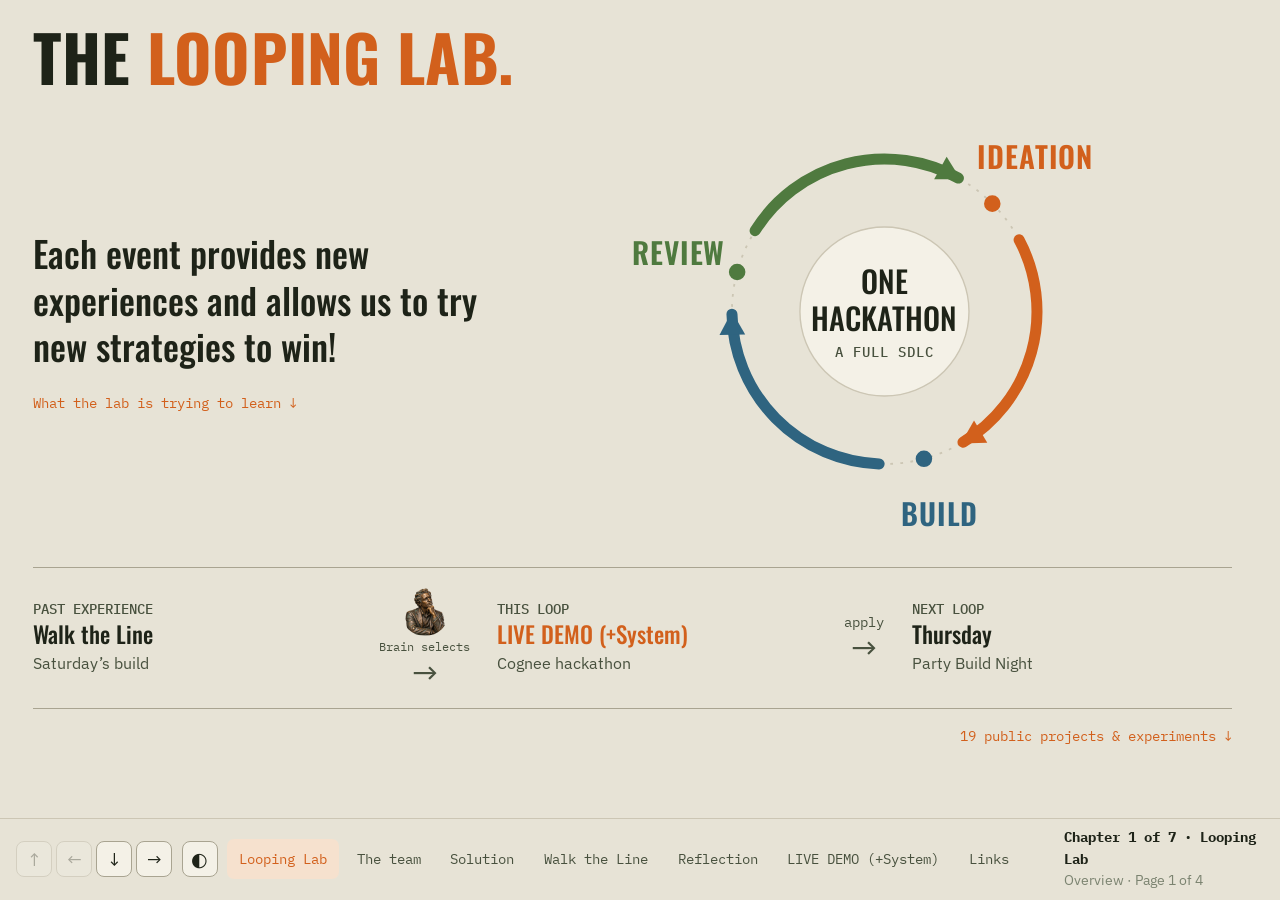
==== commit e1bb0f49: "Rename demo chapter to LIVE DEMO (+System)" ====
--- a/presentation/index.html
+++ b/presentation/index.html
@@ -17,7 +17,7 @@
 <body>
 <a class="skip-link" href="#main">Skip to content</a>
 <main id="main" tabindex="-1">
-<section id="story" class="lab-cover loop-cover deck-slide" data-chapter="story" data-page="overview" data-chapter-title="Looping Lab" data-title="The Looping Lab" aria-labelledby="hero-title"><h1 id="hero-title">The <em>Looping Lab.</em></h1><div class="loop-cover-main"><div class="loop-intro"><p class="loop-thesis">Each event provides new experiences and allows us to try new strategies to win!</p><a class="quiet-link" href="#story/goals">What the lab is trying to learn ↓</a></div><figure class="cycle-figure"><svg class="learning-cycle" viewBox="0 0 640 480" role="img" aria-labelledby="cycle-title cycle-desc"><title id="cycle-title">The three-stage hackathon loop</title><desc id="cycle-desc">A clockwise circle connects Ideation at 1:30, Build at 5:30, and Review at 9:30. Review returns to Ideation. The goal is to run this complete cycle at each hackathon.</desc><defs><marker id="loop-arrow-comms" viewBox="0 0 12 12" refX="9" refY="6" markerWidth="2.8" markerHeight="2.8" orient="auto"><path d="M 1 1 L 10 6 L 1 11 Z" class="fill-comms"/></marker><marker id="loop-arrow-water" viewBox="0 0 12 12" refX="9" refY="6" markerWidth="2.8" markerHeight="2.8" orient="auto"><path d="M 1 1 L 10 6 L 1 11 Z" class="fill-water"/></marker><marker id="loop-arrow-sewer" viewBox="0 0 12 12" refX="9" refY="6" markerWidth="2.8" markerHeight="2.8" orient="auto"><path d="M 1 1 L 10 6 L 1 11 Z" class="fill-sewer"/></marker></defs><g transform="rotate(45 320 228)"><circle cx="320" cy="228" r="166" class="cycle-track"/><path d="M 368.53 69.25 A 166 166 0 0 1 481.07 268.16" class="cycle-segment cycle-comms" marker-end="url(#loop-arrow-comms)"/><path d="M 433.21 349.40 A 166 166 0 0 1 204.69 347.41" class="cycle-segment cycle-water" marker-end="url(#loop-arrow-water)"/><path d="M 158.25 265.34 A 166 166 0 0 1 274.24 68.43" class="cycle-segment cycle-sewer" marker-end="url(#loop-arrow-sewer)"/><circle cx="320" cy="62" r="9" class="fill-comms"/><circle cx="463.76" cy="311" r="9" class="fill-water"/><circle cx="176.24" cy="311" r="9" class="fill-sewer"/></g><text x="484" y="64" text-anchor="middle" dominant-baseline="middle" class="cycle-stage fill-comms">IDEATION</text><text x="380" y="452" text-anchor="middle" dominant-baseline="middle" class="cycle-stage fill-water">BUILD</text><text x="96" y="168" text-anchor="middle" dominant-baseline="middle" class="cycle-stage fill-sewer">REVIEW</text><circle cx="320" cy="228" r="92" class="cycle-center"/><text x="320" y="209" text-anchor="middle" class="cycle-core">ONE</text><text x="320" y="249" text-anchor="middle" class="cycle-core">HACKATHON</text><text x="320" y="278" text-anchor="middle" class="cycle-caption">A FULL SDLC</text></svg></figure></div><div class="event-loop-rail" aria-label="The loop repeats across hackathons"><a class="event-loop" href="#walk-the-line"><span><small>PAST EXPERIENCE</small><strong>Walk the Line</strong><span>Saturday’s build</span></span></a><a class="learning-handoff memory-handoff" href="#solution/selection" aria-label="Brain helps select what is worth remembering"><img src="assets/brain-thinker.png" width="64" height="64" alt="Brain, the Thinker"><span>Brain selects</span><b aria-hidden="true">→</b></a><a class="event-loop current-loop" href="#today"><span><small>THIS LOOP</small><strong>LIVE DEMO</strong><span>Cognee hackathon</span></span></a><span class="learning-handoff"><span>apply</span><b aria-hidden="true">→</b></span><div class="event-loop next-loop"><span><small>NEXT LOOP</small><strong>Thursday</strong><span>Party Build Night</span></span></div></div><div class="loop-bottom"><a class="quiet-link" href="#story/hackathons">19 public projects &amp; experiments ↓</a></div></section>
+<section id="story" class="lab-cover loop-cover deck-slide" data-chapter="story" data-page="overview" data-chapter-title="Looping Lab" data-title="The Looping Lab" aria-labelledby="hero-title"><h1 id="hero-title">The <em>Looping Lab.</em></h1><div class="loop-cover-main"><div class="loop-intro"><p class="loop-thesis">Each event provides new experiences and allows us to try new strategies to win!</p><a class="quiet-link" href="#story/goals">What the lab is trying to learn ↓</a></div><figure class="cycle-figure"><svg class="learning-cycle" viewBox="0 0 640 480" role="img" aria-labelledby="cycle-title cycle-desc"><title id="cycle-title">The three-stage hackathon loop</title><desc id="cycle-desc">A clockwise circle connects Ideation at 1:30, Build at 5:30, and Review at 9:30. Review returns to Ideation. The goal is to run this complete cycle at each hackathon.</desc><defs><marker id="loop-arrow-comms" viewBox="0 0 12 12" refX="9" refY="6" markerWidth="2.8" markerHeight="2.8" orient="auto"><path d="M 1 1 L 10 6 L 1 11 Z" class="fill-comms"/></marker><marker id="loop-arrow-water" viewBox="0 0 12 12" refX="9" refY="6" markerWidth="2.8" markerHeight="2.8" orient="auto"><path d="M 1 1 L 10 6 L 1 11 Z" class="fill-water"/></marker><marker id="loop-arrow-sewer" viewBox="0 0 12 12" refX="9" refY="6" markerWidth="2.8" markerHeight="2.8" orient="auto"><path d="M 1 1 L 10 6 L 1 11 Z" class="fill-sewer"/></marker></defs><g transform="rotate(45 320 228)"><circle cx="320" cy="228" r="166" class="cycle-track"/><path d="M 368.53 69.25 A 166 166 0 0 1 481.07 268.16" class="cycle-segment cycle-comms" marker-end="url(#loop-arrow-comms)"/><path d="M 433.21 349.40 A 166 166 0 0 1 204.69 347.41" class="cycle-segment cycle-water" marker-end="url(#loop-arrow-water)"/><path d="M 158.25 265.34 A 166 166 0 0 1 274.24 68.43" class="cycle-segment cycle-sewer" marker-end="url(#loop-arrow-sewer)"/><circle cx="320" cy="62" r="9" class="fill-comms"/><circle cx="463.76" cy="311" r="9" class="fill-water"/><circle cx="176.24" cy="311" r="9" class="fill-sewer"/></g><text x="484" y="64" text-anchor="middle" dominant-baseline="middle" class="cycle-stage fill-comms">IDEATION</text><text x="380" y="452" text-anchor="middle" dominant-baseline="middle" class="cycle-stage fill-water">BUILD</text><text x="96" y="168" text-anchor="middle" dominant-baseline="middle" class="cycle-stage fill-sewer">REVIEW</text><circle cx="320" cy="228" r="92" class="cycle-center"/><text x="320" y="209" text-anchor="middle" class="cycle-core">ONE</text><text x="320" y="249" text-anchor="middle" class="cycle-core">HACKATHON</text><text x="320" y="278" text-anchor="middle" class="cycle-caption">A FULL SDLC</text></svg></figure></div><div class="event-loop-rail" aria-label="The loop repeats across hackathons"><a class="event-loop" href="#walk-the-line"><span><small>PAST EXPERIENCE</small><strong>Walk the Line</strong><span>Saturday’s build</span></span></a><a class="learning-handoff memory-handoff" href="#solution/selection" aria-label="Brain helps select what is worth remembering"><img src="assets/brain-thinker.png" width="64" height="64" alt="Brain, the Thinker"><span>Brain selects</span><b aria-hidden="true">→</b></a><a class="event-loop current-loop" href="#today"><span><small>THIS LOOP</small><strong>LIVE DEMO (+System)</strong><span>Cognee hackathon</span></span></a><span class="learning-handoff"><span>apply</span><b aria-hidden="true">→</b></span><div class="event-loop next-loop"><span><small>NEXT LOOP</small><strong>Thursday</strong><span>Party Build Night</span></span></div></div><div class="loop-bottom"><a class="quiet-link" href="#story/hackathons">19 public projects &amp; experiments ↓</a></div></section>
 <section id="story-goals" class="detail-slide deck-slide" data-chapter="story" data-page="goals" data-chapter-title="Looping Lab" data-title="The goals of the Looping Lab." aria-labelledby="story-goals-title"><div class="section-heading"><div><p class="eyebrow">LOOPING LAB / GOALS &amp; EXPERIMENTS</p><h2 id="story-goals-title">Every hackathon tests the factory.</h2></div><p>The event is the workload. The reusable result is what we learn about building with agents.</p></div><div class="arc"><article class="ac" style="--ac:var(--comms)"><span class="an">RUN THE FULL SDLC</span><h3>Ideate. Build. Review.</h3><p>Make an idea runnable, check the result, then use the review to change the next preparation.</p></article><article class="ac" style="--ac:var(--water)"><span class="an">ARRIVE READY</span><h3>Go build it, factory.</h3><p>Have the laptop, tools, templates and memory ready, so the first decision can be what to build.</p></article><article class="ac" style="--ac:var(--sewer)"><span class="an">COMPOUND THE LEARNING</span><h3>One event—or many.</h3><p>The Participant role can span multiple hackathons. Keep each event’s evidence distinct inside the same cumulative brain.</p></article></div><ol class="factory-flow"><li><span>EXPERIMENT</span><strong>State a hypothesis</strong></li><li><span>CHANGE</span><strong>Try one approach</strong></li><li><span>EVIDENCE</span><strong>Check what happened</strong></li><li><span>NEXT LOOP</span><strong>Change the next preparation</strong></li></ol><p class="detail-takeaway">Speed, quality, repeatability and better competition outcomes are goals. The evidence tells us whether a particular experiment helped.</p><a class="quiet-link" href="#story/hackathons">Explore the project history ↓</a></section><section id="story-context" class="detail-slide deck-slide" data-chapter="story" data-page="context" data-chapter-title="Looping Lab" data-title="Make the factory faster with every loop." aria-labelledby="story-context-title"><div class="section-heading"><div><p class="eyebrow">LOOPING LAB / THE FULL SDLC</p><h2 id="story-context-title">Make the factory faster with every loop.</h2></div><p>Hackathon Prep is the repository name. Looping Lab is the learning system: one cumulative brain, a reusable setup, and a complete build-and-review cycle.</p></div><div class="arc"><article class="ac" style="--ac:var(--comms)"><span class="an">DEFINE & DESIGN</span><h3>Ideate</h3><p>Choose the problem, expected behavior, acceptance checks, and the smallest useful solution.</p><span class="built">Beginning</span></article><article class="ac" style="--ac:var(--water)"><span class="an">IMPLEMENT & VERIFY</span><h3>Build</h3><p>Turn the idea into software, run checks, prepare the demo, and preserve execution evidence.</p><span class="built">Middle</span></article><article class="ac" style="--ac:var(--sewer)"><span class="an">EVALUATE & IMPROVE</span><h3>Review</h3><p>Compare the result with the goal. Keep corrections and reusable lessons for the next event.</p><span class="built">End → next beginning</span></article></div><p class="detail-takeaway">Measure time to first runnable build, time to a verified answer, and how much useful work is reused. Measurements are still to be collected.</p></section>
 <section id="story-hackathons" class="detail-slide deck-slide history-slide" data-chapter="story" data-page="hackathons" data-chapter-title="Looping Lab" data-title="Many hackathons. One learning lab." aria-labelledby="history-title"><div class="section-heading"><div><p class="eyebrow">LOOPING LAB / EXPERIMENTS OVER TIME</p><h2 id="history-title">Many hackathons.<br>One learning lab.</h2></div><p>Each event is another chance to ideate, build, and review. Browse the projects from my Milbird carousel, then follow Saturday’s loop into today’s.</p></div><div class="history-counts"><div><strong>19</strong><span>public portfolio entries</span></div><div><strong>14</strong><span>events with structured outcomes</span></div><div><strong>17</strong><span>event learning records</span></div></div><p class="history-count-note">Overlapping snapshots of projects and experiments—not an additive attendance total. The broader history continues to grow.</p><div class="portfolio-carousel" data-native-keys tabindex="0" role="region" aria-label="Hackathon project carousel"><div class="portfolio-controls"><span id="portfolio-position" aria-live="polite">1 / 19</span><div><button type="button" id="portfolio-previous" aria-label="Previous hackathon project">←</button><button type="button" id="portfolio-next" aria-label="Next hackathon project">→</button></div></div><div class="portfolio-track"><article class="portfolio-card" data-index="0"><div class="portfolio-cover"><img src="https://milbird.com/ledger/event-data-ai.jpg" alt="" loading="lazy" width="600" height="400"></div><div class="portfolio-copy"><div class="portfolio-meta"><time datetime="2026-09-11">2026-09-11</time><span>Attended</span></div><h3>Data &amp; AI Hackathon</h3><p>Data &amp; AI Hackathon: Real job. Real AI. Real scale.</p><div class="portfolio-links"><a href="https://luma.com/qisv9xmg" target="_blank" rel="noopener noreferrer">About the event ↗</a></div></div></article><article class="portfolio-card" data-index="1"><div class="portfolio-cover"><img src="https://milbird.com/ledger/event-better-days.jpg" alt="" loading="lazy" width="600" height="400"></div><div class="portfolio-copy"><div class="portfolio-meta"><time datetime="2026-08-28">2026-08-28</time><span>1st place</span></div><h3>Read to Play</h3><p>Better Days: A Hackathon — San Francisco</p><div class="portfolio-links"><a href="https://github.com/Patcast/clickhouse_hackathon" target="_blank" rel="noopener noreferrer">Explore the project ↗</a></div></div></article><article class="portfolio-card" data-index="2"><div class="portfolio-cover"><img src="https://milbird.com/ledger/event-sia.jpg" alt="" loading="lazy" width="600" height="400"></div><div class="portfolio-copy"><div class="portfolio-meta"><time datetime="2026-08-25">2026-08-25</time><span>Experiment</span></div><h3>Enid Certificate Agent</h3><p>Frontier Build Night: Self-Improving Agents</p><div class="portfolio-links"><a href="https://github.com/jymiller/hack-sia" target="_blank" rel="noopener noreferrer">Explore the project ↗</a><a href="https://www.youtube.com/watch?v=TATwwNfjNfA" target="_blank" rel="noopener noreferrer">Demo ↗</a></div></div></article><article class="portfolio-card" data-index="3"><div class="portfolio-cover"><img src="https://milbird.com/ledger/great-questions.jpg" alt="" loading="lazy" width="600" height="400"></div><div class="portfolio-copy"><div class="portfolio-meta"><time datetime="2026-08-19">2026-08-19</time><span>Build</span></div><h3>Great Questions AI</h3><p>Agent Memory Hack Night</p><div class="portfolio-links"><a href="https://github.com/jymiller/hack-elastic-mastra" target="_blank" rel="noopener noreferrer">Explore the project ↗</a><a href="https://youtu.be/mRkD1FRksxg" target="_blank" rel="noopener noreferrer">Demo ↗</a></div></div></article><article class="portfolio-card" data-index="4"><div class="portfolio-cover"><img src="https://milbird.com/ledger/event-agent-harness.jpg" alt="" loading="lazy" width="600" height="400"></div><div class="portfolio-copy"><div class="portfolio-meta"><time datetime="2026-08-18">2026-08-18</time><span>2nd place</span></div><h3>Podcast Research Agent</h3><p>The Agent Harness Workshop</p><div class="portfolio-links"><a href="https://github.com/jymiller/hack-truefoundry" target="_blank" rel="noopener noreferrer">Explore the project ↗</a></div></div></article><article class="portfolio-card" data-index="5"><div class="portfolio-cover"><img src="https://milbird.com/ledger/event-terac.jpg" alt="" loading="lazy" width="600" height="400"></div><div class="portfolio-copy"><div class="portfolio-meta"><time datetime="2026-08-15">2026-08-15</time><span>Experiment</span></div><h3>Second Reading</h3><p>Zero-Human Company Hackathon</p><div class="portfolio-links"><a href="https://github.com/jymiller/hack-terac" target="_blank" rel="noopener noreferrer">Explore the project ↗</a></div></div></article><article class="portfolio-card" data-index="6"><div class="portfolio-cover"><img src="https://milbird.com/ledger/event-relay.jpg" alt="" loading="lazy" width="600" height="400"></div><div class="portfolio-copy"><div class="portfolio-meta"><time datetime="2026-08-13">2026-08-13</time><span>Build</span></div><h3>Enid Mandate Relay</h3><p>Persistent Context Sprint — MongoDB .local Build Fest</p><div class="portfolio-links"><a href="https://github.com/jymiller/enid-mandate-relay" target="_blank" rel="noopener noreferrer">Explore the project ↗</a><a href="https://youtu.be/hqXhRymcpS4" target="_blank" rel="noopener noreferrer">Demo ↗</a></div></div></article><article class="portfolio-card" data-index="7"><div class="portfolio-cover"><div class="portfolio-type-cover" aria-hidden="true">Deal Witness: DataHub</div></div><div class="portfolio-copy"><div class="portfolio-meta"><time datetime="2026-08-10">2026-08-10</time><span>Not submitted for judging</span></div><h3>Deal Witness: DataHub</h3><p>Build with DataHub: The Agent Hackathon</p><div class="portfolio-links"><a href="https://datahub.devpost.com/" target="_blank" rel="noopener noreferrer">About the event ↗</a></div></div></article><article class="portfolio-card" data-index="8"><div class="portfolio-cover"><img src="https://milbird.com/ledger/deal-witness.jpg" alt="" loading="lazy" width="600" height="400"></div><div class="portfolio-copy"><div class="portfolio-meta"><time datetime="2026-08-07">2026-08-07</time><span>Build</span></div><h3>Deal Witness</h3><p>Snowflake × Beta Fund — Agent &amp; Token Economy</p><div class="portfolio-links"><a href="https://github.com/jymiller/deal-witness" target="_blank" rel="noopener noreferrer">Explore the project ↗</a></div></div></article><article class="portfolio-card" data-index="9"><div class="portfolio-cover"><img src="https://milbird.com/ledger/asset-watcher.jpg" alt="" loading="lazy" width="600" height="400"></div><div class="portfolio-copy"><div class="portfolio-meta"><time datetime="2026-08-03">2026-08-03</time><span>Build</span></div><h3>Asset Watcher</h3><p>Memory Meets Motion: Hackathon</p><div class="portfolio-links"><a href="https://github.com/jymiller/hack-memory-motion" target="_blank" rel="noopener noreferrer">Explore the project ↗</a><a href="https://www.youtube.com/watch?v=QRdyvOMdL2g" target="_blank" rel="noopener noreferrer">Demo ↗</a></div></div></article><article class="portfolio-card" data-index="10"><div class="portfolio-cover"><img src="https://milbird.com/ledger/event-fogbridges.jpg" alt="" loading="lazy" width="600" height="400"></div><div class="portfolio-copy"><div class="portfolio-meta"><time datetime="2026-08-02">2026-08-02</time><span>Build</span></div><h3>Fog Bridges</h3><p>Outside LLMs III — Music &amp; AI Buildathon</p><div class="portfolio-links"><a href="https://github.com/jymiller/outside-llms" target="_blank" rel="noopener noreferrer">Explore the project ↗</a><a href="https://youtu.be/E147bhNWQyw" target="_blank" rel="noopener noreferrer">Demo ↗</a></div></div></article><article class="portfolio-card" data-index="11"><div class="portfolio-cover"><img src="https://milbird.com/ledger/material-witness.jpg" alt="" loading="lazy" width="600" height="400"></div><div class="portfolio-copy"><div class="portfolio-meta"><time datetime="2026-07-30">2026-07-30</time><span>Not submitted for judging</span></div><h3>Material Witness</h3><p>Hack the Video Agent Context Graph</p><div class="portfolio-links"><a href="https://github.com/jymiller/hack-video" target="_blank" rel="noopener noreferrer">Explore the project ↗</a></div></div></article><article class="portfolio-card" data-index="12"><div class="portfolio-cover"><img src="https://milbird.com/ledger/covenant-watch.png" alt="" loading="lazy" width="600" height="400"></div><div class="portfolio-copy"><div class="portfolio-meta"><time datetime="2026-07-26">2026-07-26</time><span>3rd place</span></div><h3>Covenant Watch</h3><p>CrewAI Studio Hackathon</p><div class="portfolio-links"><a href="https://github.com/jymiller/covenant-watch" target="_blank" rel="noopener noreferrer">Explore the project ↗</a><a href="https://www.youtube.com/watch?v=GMZ66d153QY" target="_blank" rel="noopener noreferrer">Demo ↗</a></div></div></article><article class="portfolio-card" data-index="13"><div class="portfolio-cover"><img src="https://milbird.com/ledger/mind-games.png" alt="" loading="lazy" width="600" height="400"></div><div class="portfolio-copy"><div class="portfolio-meta"><time datetime="2026-07-25">2026-07-25</time><span>Build</span></div><h3>Deal Memory</h3><p>Mind Games AI Hackathon</p><div class="portfolio-links"><a href="https://github.com/jymiller/mind-games" target="_blank" rel="noopener noreferrer">Explore the project ↗</a></div></div></article><article class="portfolio-card" data-index="14"><div class="portfolio-cover"><img src="https://milbird.com/ledger/hack-you.png" alt="" loading="lazy" width="600" height="400"></div><div class="portfolio-copy"><div class="portfolio-meta"><time datetime="2026-07-24">2026-07-24</time><span>3rd place</span></div><h3>Covenant Sentinel</h3><p>You.com Agentic Hackathon</p><div class="portfolio-links"><a href="https://github.com/jymiller/hack-you" target="_blank" rel="noopener noreferrer">Explore the project ↗</a></div></div></article><article class="portfolio-card" data-index="15"><div class="portfolio-cover"><img src="https://milbird.com/ledger/wet-ink.png" alt="" loading="lazy" width="600" height="400"></div><div class="portfolio-copy"><div class="portfolio-meta"><time datetime="2026-07-21">2026-07-21</time><span>1st place</span></div><h3>Wet Ink</h3><p>Last Mile Agent Hackathon</p><div class="portfolio-links"><a href="https://github.com/jymiller/wet-ink" target="_blank" rel="noopener noreferrer">Explore the project ↗</a></div></div></article><article class="portfolio-card" data-index="16"><div class="portfolio-cover"><img src="https://milbird.com/ledger/cold-open.png" alt="" loading="lazy" width="600" height="400"></div><div class="portfolio-copy"><div class="portfolio-meta"><time datetime="2026-07-17">2026-07-17</time><span>Not submitted for judging</span></div><h3>Cold Open</h3><p>Loop Engineering Hackathon</p><div class="portfolio-links"><a href="https://github.com/jymiller/cold-open" target="_blank" rel="noopener noreferrer">Explore the project ↗</a><a href="https://www.youtube.com/watch?v=RyuWErIZMGw" target="_blank" rel="noopener noreferrer">Demo ↗</a></div></div></article><article class="portfolio-card" data-index="17"><div class="portfolio-cover"><img src="https://milbird.com/ledger/nightbridges.png" alt="" loading="lazy" width="600" height="400"></div><div class="portfolio-copy"><div class="portfolio-meta"><time datetime="2026-04-04">2026-04-04</time><span>Build</span></div><h3>Nightbridges</h3><p>Who Is the Agent Master?</p><div class="portfolio-links"><a href="https://github.com/jymiller/nightbridges" target="_blank" rel="noopener noreferrer">Explore the project ↗</a></div></div></article><article class="portfolio-card" data-index="18"><div class="portfolio-cover"><div class="portfolio-type-cover" aria-hidden="true">Timesheet Reconciliation</div></div><div class="portfolio-copy"><div class="portfolio-meta"><time datetime="2026-02-27">2026-02-27</time><span>Build</span></div><h3>Timesheet Reconciliation</h3><p>Llama Lounge Agentic Hackathon</p><div class="portfolio-links"><a href="https://github.com/jymiller/llama-hack" target="_blank" rel="noopener noreferrer">Explore the project ↗</a></div></div></article></div><p class="portfolio-help">Scroll the shelf, or use ← → while the carousel is selected.</p></div><div class="event-foot"><span>Milbird portfolio · 19 entries through September 11 · Saturday and today follow in this deck.</span><a class="quiet-link" href="https://milbird.com/hackathons/" target="_blank" rel="noopener noreferrer">Open full carousel ↗</a></div></section>
 <section id="team" class="detail-slide deck-slide team-comms" data-chapter="team" data-page="overview" data-chapter-title="The team" data-title="Agents collaborate. People guide the loop." aria-labelledby="team-title">
@@ -229,14 +229,14 @@
 <section id="sponsor-findings" class="detail-slide deck-slide" data-chapter="reflection" data-page="sponsor-findings" data-chapter-title="Reflection" data-title="What we learn for sponsors." aria-labelledby="sponsor-findings-title"><div class="section-heading"><div><p class="eyebrow">SPONSOR LEARNING / THE QUESTIONS</p><h2 id="sponsor-findings-title">Capture the experience while we are there.</h2></div><p>Learn from attendees during the hackathon, then turn the evidence into useful feedback for sponsors.</p></div><div class="arc"><article class="ac" style="--ac:var(--comms)"><span class="an">ATTENDEE EXPERIENCE</span><h3>How did the event feel?</h3><p>What helped people get started, and what information did they need?</p></article><article class="ac" style="--ac:var(--water)"><span class="an">PRODUCT USE</span><h3>Where did the technology help?</h3><p>Ask builders to show a concrete use and explain its contribution.</p></article><article class="ac" style="--ac:var(--sewer)"><span class="an">SUPPORT &amp; FRICTION</span><h3>What would make building easier?</h3><p>Understand the steps, pauses and support needs behind a builder’s experience.</p></article></div><p class="detail-takeaway">Capture → review the evidence → share useful findings → check what improves at the next event.</p><a class="quiet-link" href="#reflection/sponsor-method">How we capture and share it ↓</a></section>
 <section id="sponsor-method" class="detail-slide deck-slide" data-chapter="reflection" data-page="sponsor-method" data-chapter-title="Reflection" data-title="Listen during the event. Improve the next one." aria-labelledby="sponsor-method-title"><div class="section-heading"><div><p class="eyebrow">THE LOOPING LAB / EVENT FEEDBACK</p><h2 id="sponsor-method-title">Listen while the experience is fresh.</h2></div><p>Gather attendee experience alongside the build, so the learning can help both participants and sponsors.</p></div><ol class="factory-flow"><li><span>01 / CAPTURE</span><strong>Ask what helped, confused or blocked</strong></li><li><span>02 / QUALIFY</span><strong>Keep the source, context and uncertainty</strong></li><li><span>03 / SHARE</span><strong>Return useful findings to sponsors</strong></li><li><span>04 / IMPROVE</span><strong>Try a change and check the next event</strong></li></ol><div class="rec"><div class="rh">A record that can improve over time</div><div class="rf"><span class="k">Observed</span><span class="v">What the attendee said or what we saw, with event and date.</span></div><div class="rf"><span class="k">Proposed</span><span class="v">What might help, and who should act on it.</span></div><div class="rf"><span class="k">Reviewed</span><span class="v">What changed, what happened, and what belongs in shared memory.</span></div></div></section>
 <!-- EVENT-READOUT:today:START -->
-<section id="today" class="detail-slide deck-slide focus-demo-cover" data-chapter="today" data-page="overview" data-chapter-title="LIVE DEMO" data-title="Past experience. Better decisions." aria-labelledby="today-title"><div class="walk-heading"><a class="walk-loop" href="#story" aria-label="Back to the Looping Lab"><svg viewBox="0 0 64 64" aria-hidden="true" class="event-cycle"><path d="M32 8 A24 24 0 0 1 53 44" class="mini-comms"/><path d="M53 44 A24 24 0 0 1 11 44" class="mini-water"/><path d="M11 44 A24 24 0 0 1 32 8" class="mini-sewer"/><path d="m47 42 7 4 1-8" class="mini-comms"/><path d="m14 38-5 7 8 1" class="mini-water"/><path d="m27 3 6 5-6 5" class="mini-sewer"/></svg><span>APPLY<br>THE LEARNING</span></a><p class="eyebrow">LIVE DEMO / MEMORY INTO ACTION</p></div><div class="focus-demo-main"><div class="focus-demo-copy"><h2 id="today-title">Past experience.<br><em>Better decisions.</em></h2><p>Wise Owl, your hackathon advisor. Know what we tried. Choose what to try next.</p><a class="button primary" href="https://milbird-three-layers-sep26.john821249.chatgpt.site/scope-goblin/" rel="noopener">Ask Wise Owl ↗</a></div><figure class="focus-demo-character focus-demo-screenshot"><a href="https://milbird-three-layers-sep26.john821249.chatgpt.site/scope-goblin/" rel="noopener" aria-label="Open the Wise Owl hackathon advisor"><img src="assets/wise-owl-screenshot.png" width="640" height="540" alt="Wise Owl hackathon advisor showing a question and a source-qualified review of past results"></a><figcaption>EXAMPLE / AFTER ASKING WISE OWL</figcaption></figure></div><div class="visual-foot"><span>Remember what happened. Decide what to try.</span><a class="quiet-link" href="#today/system">How the advisor uses experience ↓</a></div></section>
-<section id="today-brain" class="detail-slide deck-slide brain-search-slide" data-chapter="today" data-page="brain" data-chapter-title="LIVE DEMO" data-title="Searching the Hackathon Brain." aria-labelledby="today-brain-title"><div class="section-heading"><div><p class="eyebrow">WISE OWL / THE KNOWLEDGE BEHIND THE ADVISOR</p><h2 id="today-brain-title">Searching the Hackathon Brain.</h2></div><p>Searching saved hackathon experience for best practices.</p></div><figure class="brain-search-evidence"><a href="assets/owl-best-practices.png" aria-label="Open the original Cognee search screenshot at full size"><img src="assets/owl-best-practices.png" alt="John’s Cognee screenshot: hackathon machine workspace, hackathon-prep dataset, connected knowledge graph and best practice query result" width="3094" height="2002"></a><figcaption>John’s captured Cognee search · “best practice?” · <a href="assets/owl-best-practices.png">Open the full-size screenshot ↗</a></figcaption></figure><p class="detail-takeaway">A captured search, not a live view. The browser advisor currently uses curated saved excerpts.</p></section>
-<section id="today-system" class="detail-slide event-readout deck-slide " data-template="event-readout-v1" data-template-part="system" data-chapter="today" data-page="system" data-chapter-title="LIVE DEMO" data-title="Use the past to decide what to try next." aria-labelledby="today-system-title"><div class="section-heading"><div><p class="eyebrow">LIVE DEMO / THE SYSTEM</p><h2 id="today-system-title">Use the past to decide what to try next.</h2></div><p>Wise Owl starts with your question, then surfaces relevant saved experience. Focus is one theme among several.</p></div><ol class="factory-flow"><li><span>01</span><strong>Ask about a hackathon decision</strong></li><li><span>02</span><strong>Inspect the relevant lesson and its source</strong></li><li><span>03</span><strong>Choose what to reuse—or challenge</strong></li><li><span>04</span><strong>Define an experiment and check the result</strong></li></ol><p class="detail-takeaway">The browser prototype uses curated local records and deterministic matching. It distinguishes a saved method, an observation and an untested proposal. It makes no live model or Cognee calls.</p></section><section id="today-evidence" class="detail-slide event-readout deck-slide " data-template="event-readout-v1" data-template-part="evidence" data-chapter="today" data-page="evidence" data-chapter-title="LIVE DEMO" data-title="What actually works today." aria-labelledby="today-evidence-title"><div class="section-heading"><div><p class="eyebrow">LIVE DEMO / EVIDENCE</p><h2 id="today-evidence-title">What actually works today.</h2></div><p>The advisor is built on curated lessons. The broader Codex team uses the dedicated Hackathon Brain.</p></div><div class="arc"><article class="ac" style="--ac:var(--comms)"><span class="an">01</span><h3>Hackathon Brain</h3><p>The shared foundation and four role definitions are indexed. Each role retrieved its own definition with the dedicated key.</p></article><article class="ac" style="--ac:var(--water)"><span class="an">02</span><h3>Wise Owl</h3><p>Responses identify the available evidence, its limits, and a proposed next experiment. Missing outcomes remain unknown.</p></article><article class="ac" style="--ac:var(--sewer)"><span class="an">03</span><h3>Verify before claiming</h3><p>Check the question, the retrieved lesson and the proposed test. A suggestion is not a measured outcome.</p></article></div><p class="detail-takeaway">The advisor is a browser prototype using saved records. It is not a live search of the full Cognee brain, and no improvement in hackathon outcomes has been measured.</p></section><section id="today-demo" class="detail-slide event-readout deck-slide " data-template="event-readout-v1" data-template-part="demo" data-chapter="today" data-page="demo" data-chapter-title="LIVE DEMO" data-title="Ask your hackathon advisor." aria-labelledby="today-demo-title"><div class="section-heading"><div><p class="eyebrow">LIVE DEMO / LIVE DEMO</p><h2 id="today-demo-title">Ask your hackathon advisor.</h2></div><p>Bring a question about a decision, previous experience, or a rule you might want to break.</p></div><div class="demo-doors"><article><span class="an">Public browser edition</span><p>Curated lessons, available to anyone with this link.</p><a class="button secondary" href="https://milbird-three-layers-sep26.john821249.chatgpt.site/scope-goblin/">Ask Wise Owl ↗</a></article><article><span class="an">Local Docker edition</span><p>The running container on John’s presenting laptop.</p><a class="button secondary" href="http://127.0.0.1:8793/" target="_blank" rel="noopener noreferrer">Open local Docker demo ↗</a></article></div><p class="detail-takeaway">The answer starts with your question. No advice is shown in the result panel before you ask.</p></section>
+<section id="today" class="detail-slide deck-slide focus-demo-cover" data-chapter="today" data-page="overview" data-chapter-title="LIVE DEMO (+System)" data-title="Past experience. Better decisions." aria-labelledby="today-title"><div class="walk-heading"><a class="walk-loop" href="#story" aria-label="Back to the Looping Lab"><svg viewBox="0 0 64 64" aria-hidden="true" class="event-cycle"><path d="M32 8 A24 24 0 0 1 53 44" class="mini-comms"/><path d="M53 44 A24 24 0 0 1 11 44" class="mini-water"/><path d="M11 44 A24 24 0 0 1 32 8" class="mini-sewer"/><path d="m47 42 7 4 1-8" class="mini-comms"/><path d="m14 38-5 7 8 1" class="mini-water"/><path d="m27 3 6 5-6 5" class="mini-sewer"/></svg><span>APPLY<br>THE LEARNING</span></a><p class="eyebrow">LIVE DEMO (+System) / MEMORY INTO ACTION</p></div><div class="focus-demo-main"><div class="focus-demo-copy"><h2 id="today-title">Past experience.<br><em>Better decisions.</em></h2><p>Wise Owl, your hackathon advisor. Know what we tried. Choose what to try next.</p><a class="button primary" href="https://milbird-three-layers-sep26.john821249.chatgpt.site/scope-goblin/" rel="noopener">Ask Wise Owl ↗</a></div><figure class="focus-demo-character focus-demo-screenshot"><a href="https://milbird-three-layers-sep26.john821249.chatgpt.site/scope-goblin/" rel="noopener" aria-label="Open the Wise Owl hackathon advisor"><img src="assets/wise-owl-screenshot.png" width="640" height="540" alt="Wise Owl hackathon advisor showing a question and a source-qualified review of past results"></a><figcaption>EXAMPLE / AFTER ASKING WISE OWL</figcaption></figure></div><div class="visual-foot"><span>Remember what happened. Decide what to try.</span><a class="quiet-link" href="#today/system">How the advisor uses experience ↓</a></div></section>
+<section id="today-brain" class="detail-slide deck-slide brain-search-slide" data-chapter="today" data-page="brain" data-chapter-title="LIVE DEMO (+System)" data-title="Searching the Hackathon Brain." aria-labelledby="today-brain-title"><div class="section-heading"><div><p class="eyebrow">WISE OWL / THE KNOWLEDGE BEHIND THE ADVISOR</p><h2 id="today-brain-title">Searching the Hackathon Brain.</h2></div><p>Searching saved hackathon experience for best practices.</p></div><figure class="brain-search-evidence"><a href="assets/owl-best-practices.png" aria-label="Open the original Cognee search screenshot at full size"><img src="assets/owl-best-practices.png" alt="John’s Cognee screenshot: hackathon machine workspace, hackathon-prep dataset, connected knowledge graph and best practice query result" width="3094" height="2002"></a><figcaption>John’s captured Cognee search · “best practice?” · <a href="assets/owl-best-practices.png">Open the full-size screenshot ↗</a></figcaption></figure><p class="detail-takeaway">A captured search, not a live view. The browser advisor currently uses curated saved excerpts.</p></section>
+<section id="today-system" class="detail-slide event-readout deck-slide " data-template="event-readout-v1" data-template-part="system" data-chapter="today" data-page="system" data-chapter-title="LIVE DEMO (+System)" data-title="Use the past to decide what to try next." aria-labelledby="today-system-title"><div class="section-heading"><div><p class="eyebrow">LIVE DEMO (+SYSTEM) / THE SYSTEM</p><h2 id="today-system-title">Use the past to decide what to try next.</h2></div><p>Wise Owl starts with your question, then surfaces relevant saved experience. Focus is one theme among several.</p></div><ol class="factory-flow"><li><span>01</span><strong>Ask about a hackathon decision</strong></li><li><span>02</span><strong>Inspect the relevant lesson and its source</strong></li><li><span>03</span><strong>Choose what to reuse—or challenge</strong></li><li><span>04</span><strong>Define an experiment and check the result</strong></li></ol><p class="detail-takeaway">The browser prototype uses curated local records and deterministic matching. It distinguishes a saved method, an observation and an untested proposal. It makes no live model or Cognee calls.</p></section><section id="today-evidence" class="detail-slide event-readout deck-slide " data-template="event-readout-v1" data-template-part="evidence" data-chapter="today" data-page="evidence" data-chapter-title="LIVE DEMO (+System)" data-title="What actually works today." aria-labelledby="today-evidence-title"><div class="section-heading"><div><p class="eyebrow">LIVE DEMO (+SYSTEM) / EVIDENCE</p><h2 id="today-evidence-title">What actually works today.</h2></div><p>The advisor is built on curated lessons. The broader Codex team uses the dedicated Hackathon Brain.</p></div><div class="arc"><article class="ac" style="--ac:var(--comms)"><span class="an">01</span><h3>Hackathon Brain</h3><p>The shared foundation and four role definitions are indexed. Each role retrieved its own definition with the dedicated key.</p></article><article class="ac" style="--ac:var(--water)"><span class="an">02</span><h3>Wise Owl</h3><p>Responses identify the available evidence, its limits, and a proposed next experiment. Missing outcomes remain unknown.</p></article><article class="ac" style="--ac:var(--sewer)"><span class="an">03</span><h3>Verify before claiming</h3><p>Check the question, the retrieved lesson and the proposed test. A suggestion is not a measured outcome.</p></article></div><p class="detail-takeaway">The advisor is a browser prototype using saved records. It is not a live search of the full Cognee brain, and no improvement in hackathon outcomes has been measured.</p></section><section id="today-demo" class="detail-slide event-readout deck-slide " data-template="event-readout-v1" data-template-part="demo" data-chapter="today" data-page="demo" data-chapter-title="LIVE DEMO (+System)" data-title="Ask your hackathon advisor." aria-labelledby="today-demo-title"><div class="section-heading"><div><p class="eyebrow">LIVE DEMO (+SYSTEM) / LIVE DEMO</p><h2 id="today-demo-title">Ask your hackathon advisor.</h2></div><p>Bring a question about a decision, previous experience, or a rule you might want to break.</p></div><div class="demo-doors"><article><span class="an">Public browser edition</span><p>Curated lessons, available to anyone with this link.</p><a class="button secondary" href="https://milbird-three-layers-sep26.john821249.chatgpt.site/scope-goblin/">Ask Wise Owl ↗</a></article><article><span class="an">Local Docker edition</span><p>The running container on John’s presenting laptop.</p><a class="button secondary" href="http://127.0.0.1:8793/" target="_blank" rel="noopener noreferrer">Open local Docker demo ↗</a></article></div><p class="detail-takeaway">The answer starts with your question. No advice is shown in the result panel before you ask.</p></section>
 <!-- EVENT-READOUT:today:END -->
 
 
-<section id="sponsors" class="detail-slide deck-slide" data-chapter="today" data-page="integrations" data-chapter-title="LIVE DEMO" data-title="Show the work behind each claim." aria-labelledby="sponsors-title"><div class="section-heading"><div><p class="eyebrow">LIVE DEMO / WORK & EVIDENCE</p><h2 id="sponsors-title">Show the work<br>behind each claim.</h2></div><p>Roles describe responsibilities. Completed work needs an artifact or observation we can point to.</p></div><div class="arc"><article class="ac" style="--ac:var(--comms)"><span class="an">BRAIN / SHARED CONTEXT</span><h3>Keep the direction</h3><p>The current team and local working model are recorded here. Keep decisions and presentation in step.</p></article><article class="ac" style="--ac:var(--water)"><span class="an">PARTICIPANT & SPONSOR</span><h3>Return useful work</h3><p>Link each assigned task to its output and evidence. Current sponsor requirements still need verification.</p></article><article class="ac" style="--ac:var(--sewer)"><span class="an">ASSESS HACKATHON</span><h3>Return useful learning</h3><p>Review a recent event’s outcome and propose what to remember. An assessment handoff is being prepared; Saturday’s ingestion remains held.</p></article></div><p class="detail-takeaway">No measured speedup or completed full-lifecycle factory run is claimed.</p></section>
-<section id="feeding-session" class="detail-slide deck-slide" data-chapter="today" data-page="capture" data-chapter-title="LIVE DEMO" data-title="Capture the next reusable lesson." aria-labelledby="feeding-session-title">
+<section id="sponsors" class="detail-slide deck-slide" data-chapter="today" data-page="integrations" data-chapter-title="LIVE DEMO (+System)" data-title="Show the work behind each claim." aria-labelledby="sponsors-title"><div class="section-heading"><div><p class="eyebrow">LIVE DEMO / WORK & EVIDENCE</p><h2 id="sponsors-title">Show the work<br>behind each claim.</h2></div><p>Roles describe responsibilities. Completed work needs an artifact or observation we can point to.</p></div><div class="arc"><article class="ac" style="--ac:var(--comms)"><span class="an">BRAIN / SHARED CONTEXT</span><h3>Keep the direction</h3><p>The current team and local working model are recorded here. Keep decisions and presentation in step.</p></article><article class="ac" style="--ac:var(--water)"><span class="an">PARTICIPANT & SPONSOR</span><h3>Return useful work</h3><p>Link each assigned task to its output and evidence. Current sponsor requirements still need verification.</p></article><article class="ac" style="--ac:var(--sewer)"><span class="an">ASSESS HACKATHON</span><h3>Return useful learning</h3><p>Review a recent event’s outcome and propose what to remember. An assessment handoff is being prepared; Saturday’s ingestion remains held.</p></article></div><p class="detail-takeaway">No measured speedup or completed full-lifecycle factory run is claimed.</p></section>
+<section id="feeding-session" class="detail-slide deck-slide" data-chapter="today" data-page="capture" data-chapter-title="LIVE DEMO (+System)" data-title="Capture the next reusable lesson." aria-labelledby="feeding-session-title">
  <div class="section-heading"><div><p class="eyebrow">LIVE DEMO / CLOSE THE LOOP</p><h2 id="feeding-session-title">Capture the next reusable lesson.</h2></div><p>At the end of today’s run, curate decisions, tests, and lessons from these local files. Full session capture is still queued.</p></div>
  <div class="queue-list">
  <article><span>1</span><div><h3>PROJECT-CONTEXT.md</h3><p>Current goal, owner decisions, scope, and the explicit Saturday ingestion hold.</p></div><strong>Queued</strong></article>
@@ -246,7 +246,7 @@
  </div><p class="detail-takeaway">Store useful decisions and test results. Keep event context attached to facts within the one brain.</p>
 </section>
 
-<section id="resources-recording" class="detail-slide deck-slide" data-chapter="today" data-page="recording" data-chapter-title="LIVE DEMO" data-title="The demo recording." aria-labelledby="recording-title">
+<section id="resources-recording" class="detail-slide deck-slide" data-chapter="today" data-page="recording" data-chapter-title="LIVE DEMO (+System)" data-title="The demo recording." aria-labelledby="recording-title">
   <div class="section-heading"><div><p class="eyebrow">LIVE DEMO / DEMO RECORDING</p><h2 id="recording-title">The demo<br>recording.</h2></div><p>Follow one question through retrieval, an observable build decision, and a reviewed lesson.</p></div>
   <div id="recording-placeholder" class="recording-placeholder"><span aria-hidden="true">▣</span><h3>Recording coming soon</h3><p>The demo is being built. A recording will appear here when it is available.</p><a class="button secondary" href="#today/demo">Explore the planned flow <span aria-hidden="true">←</span></a></div>
   <div id="video-embed" class="video-embed" hidden></div>
